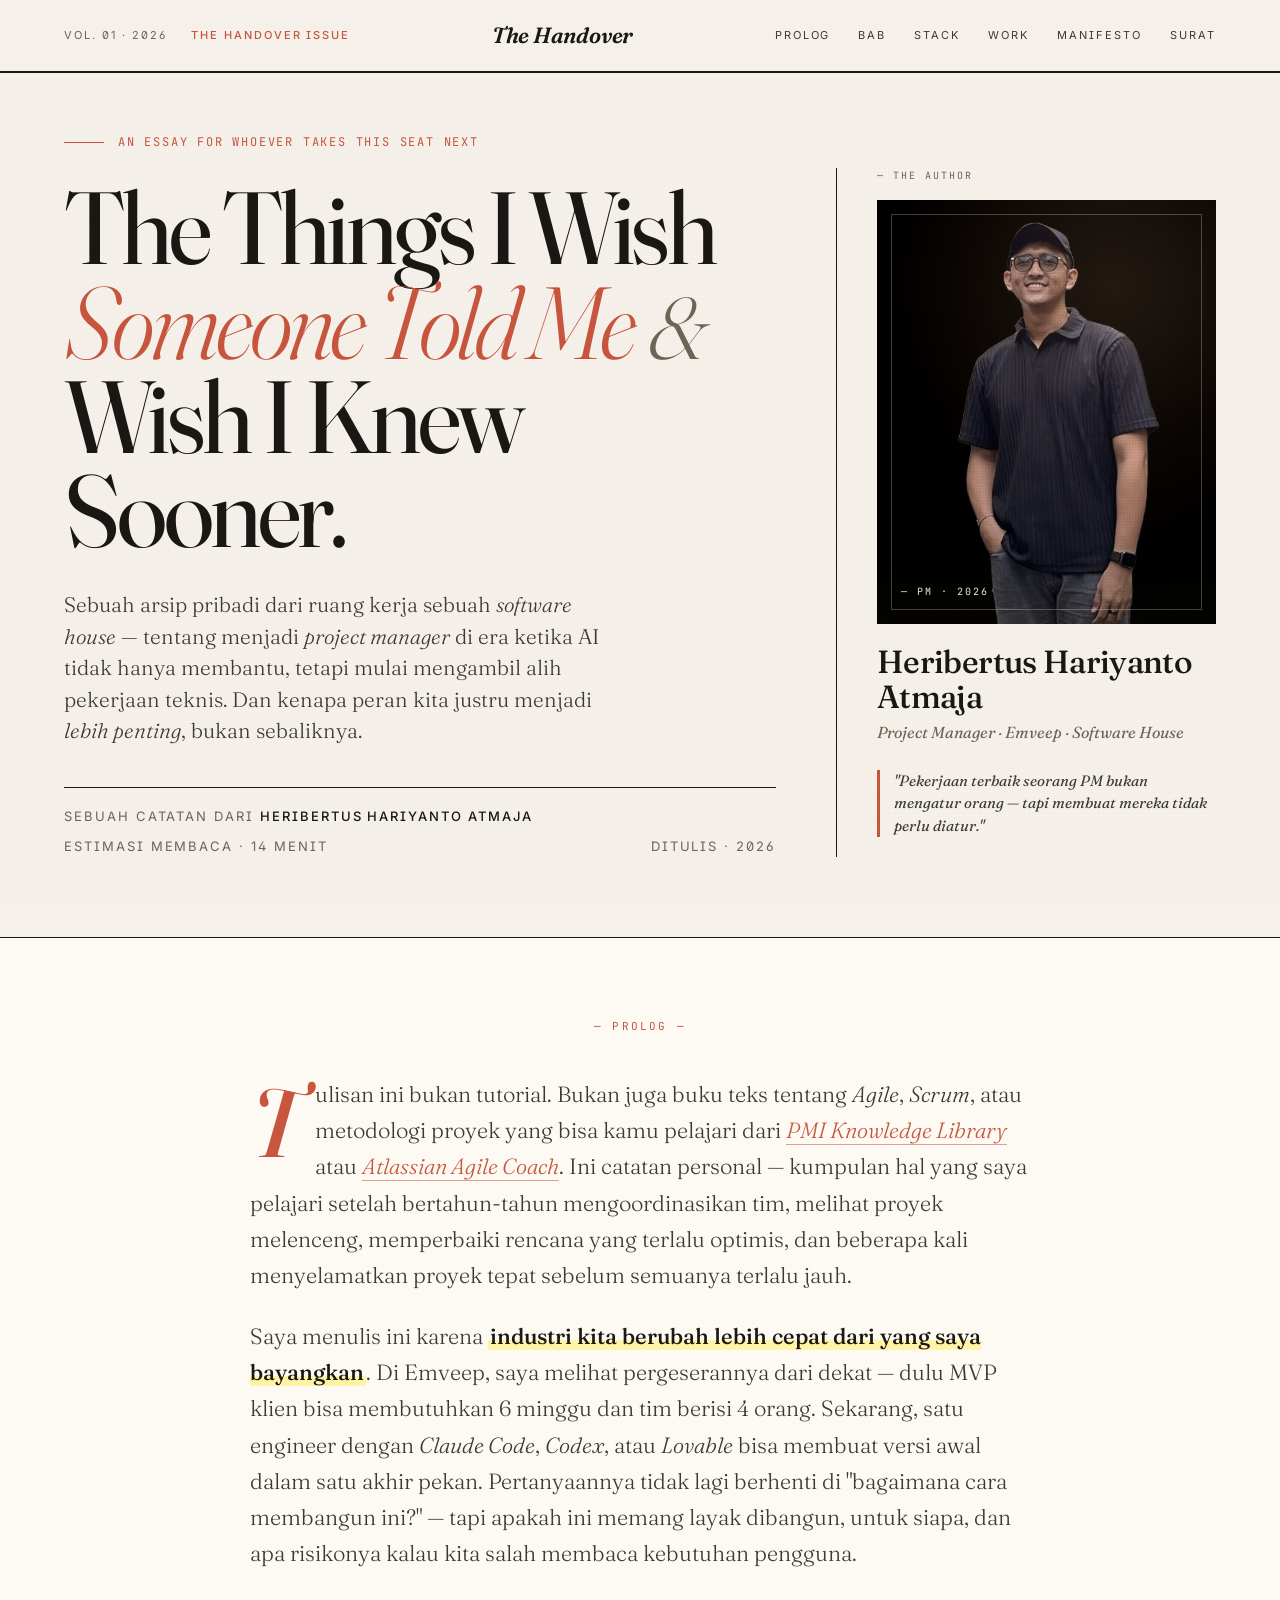
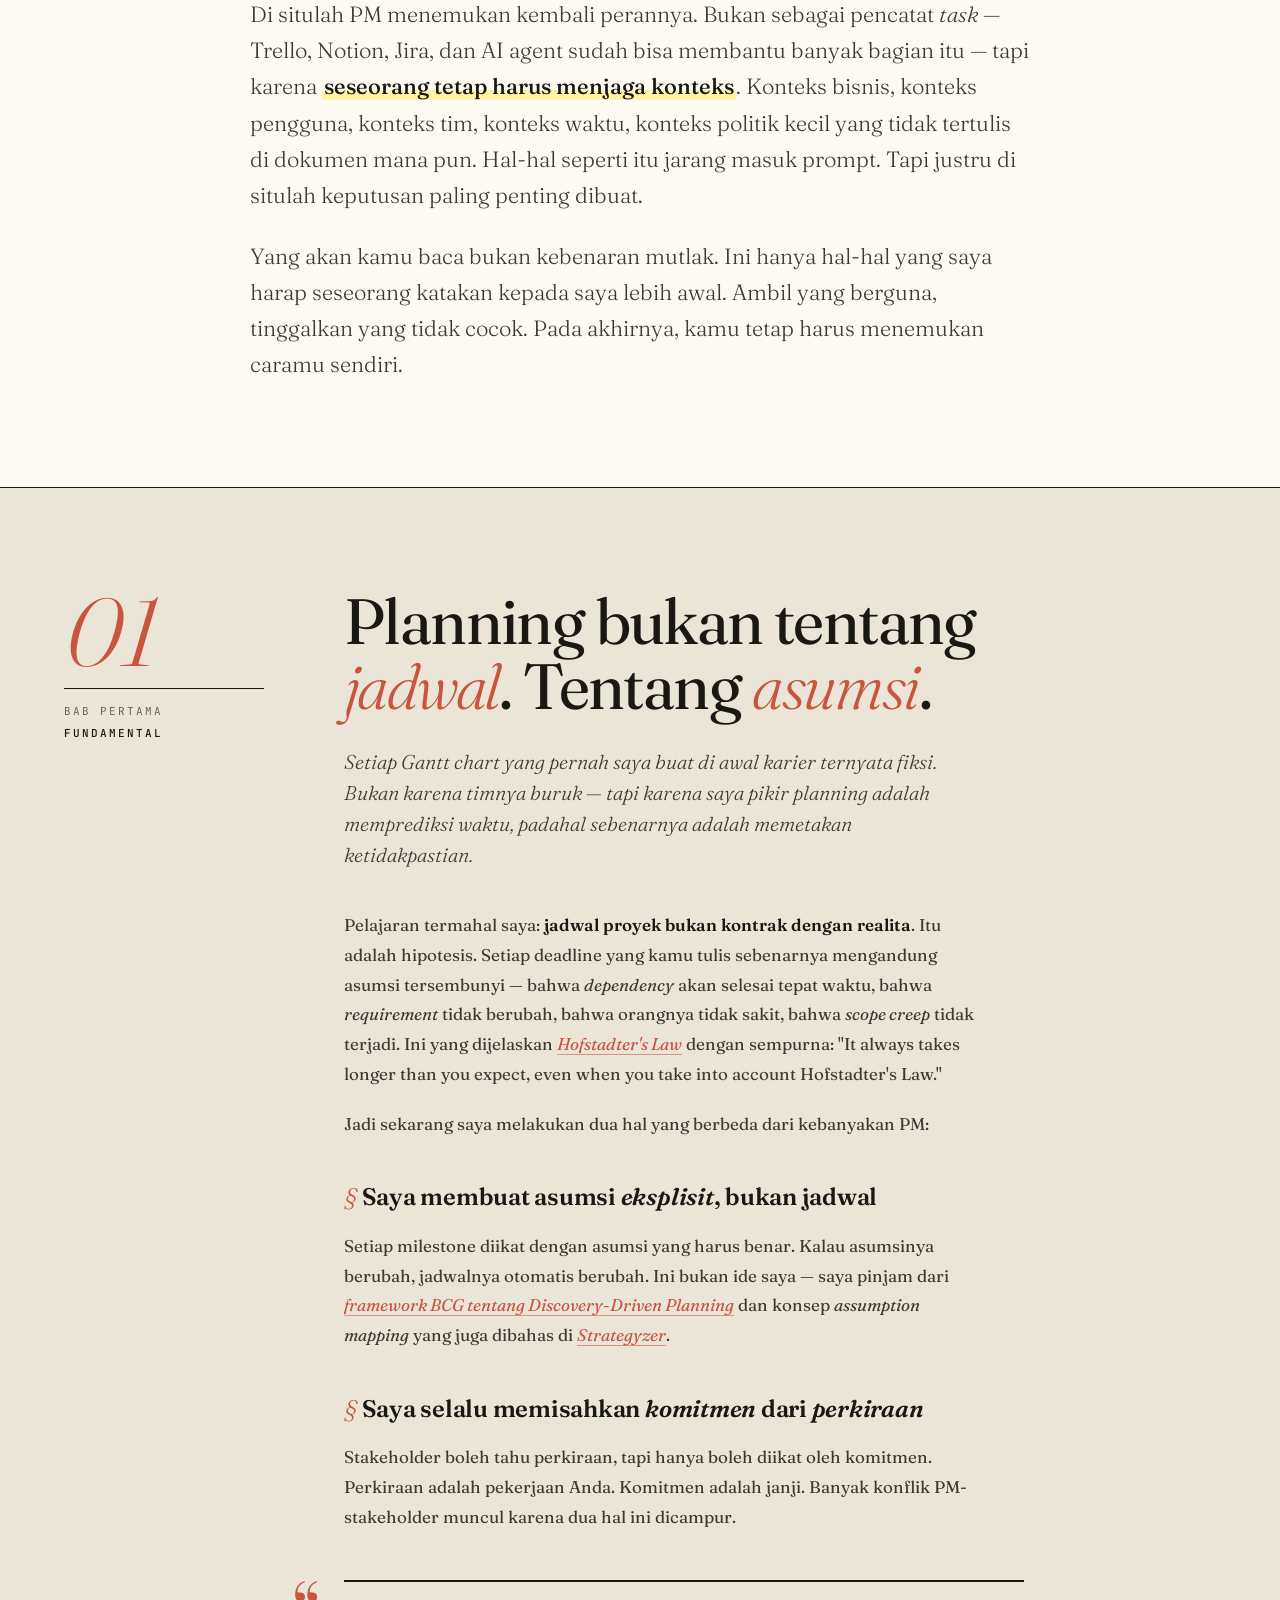
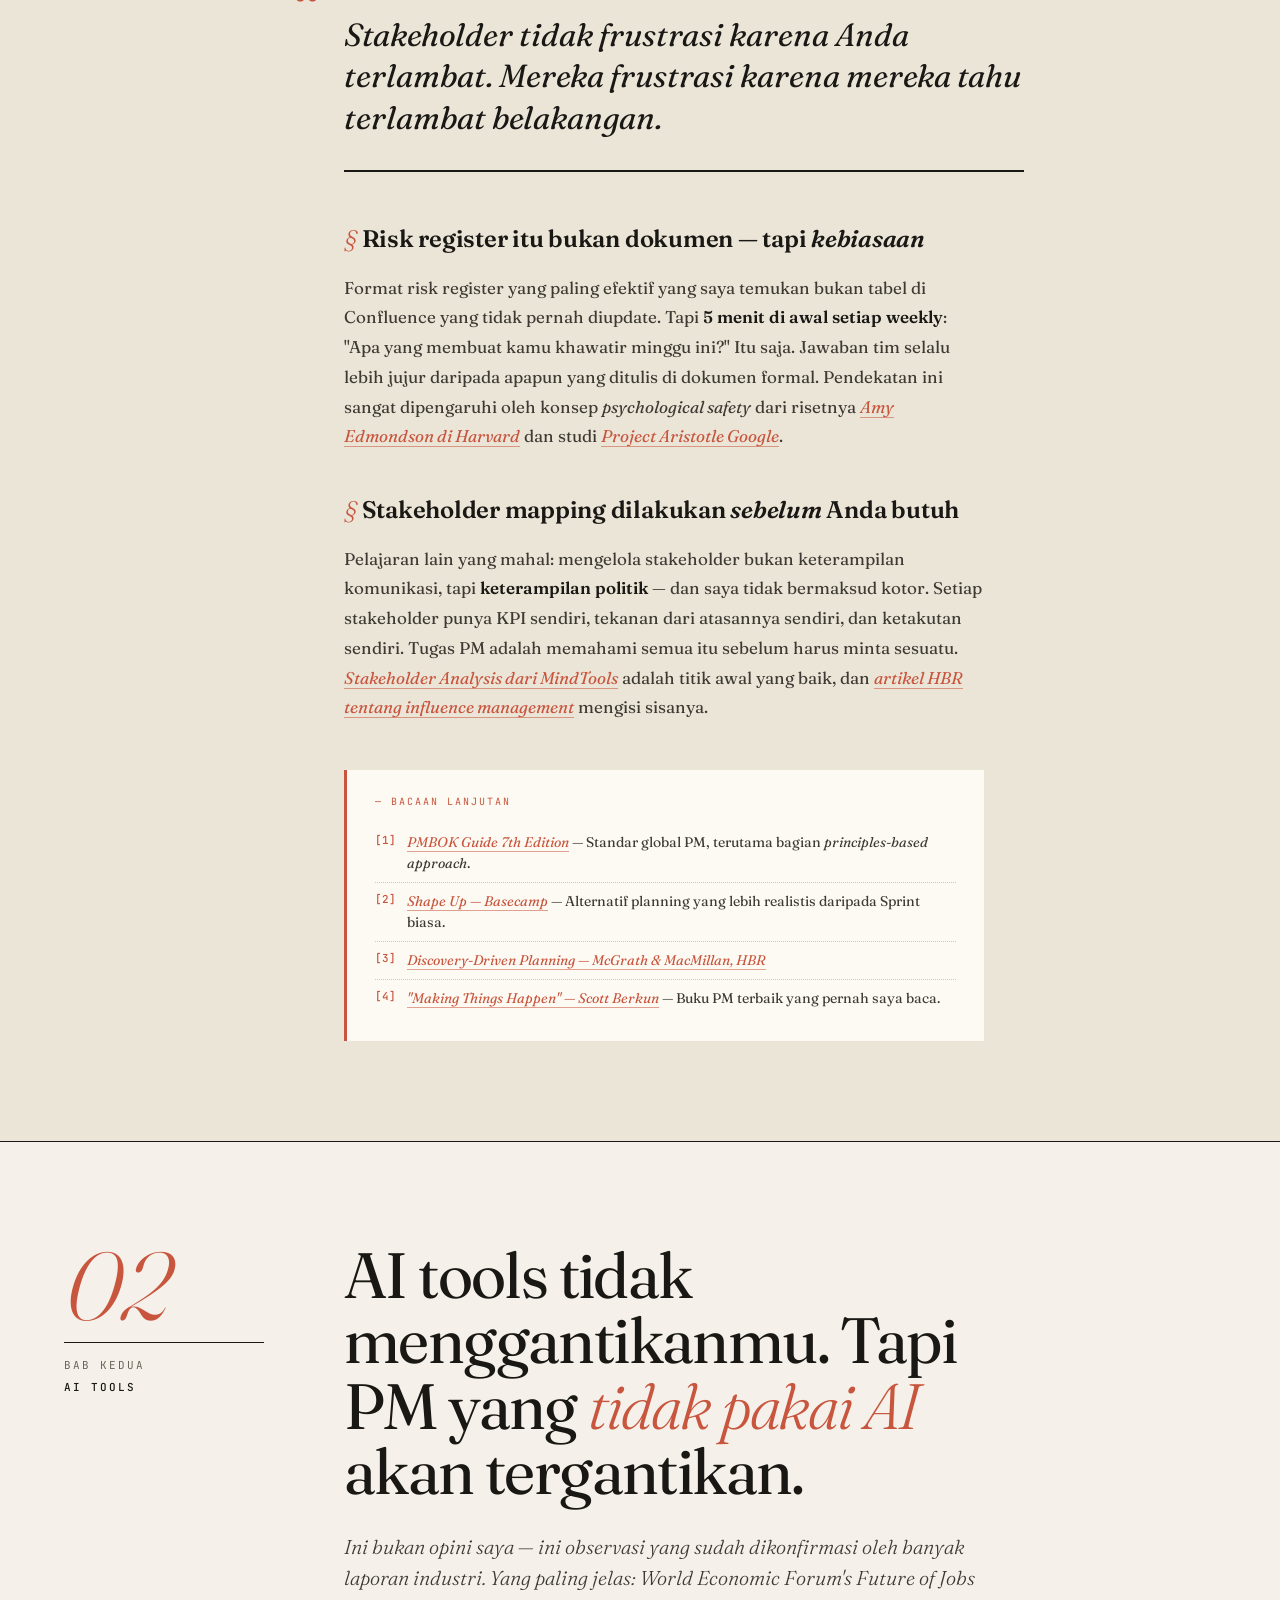
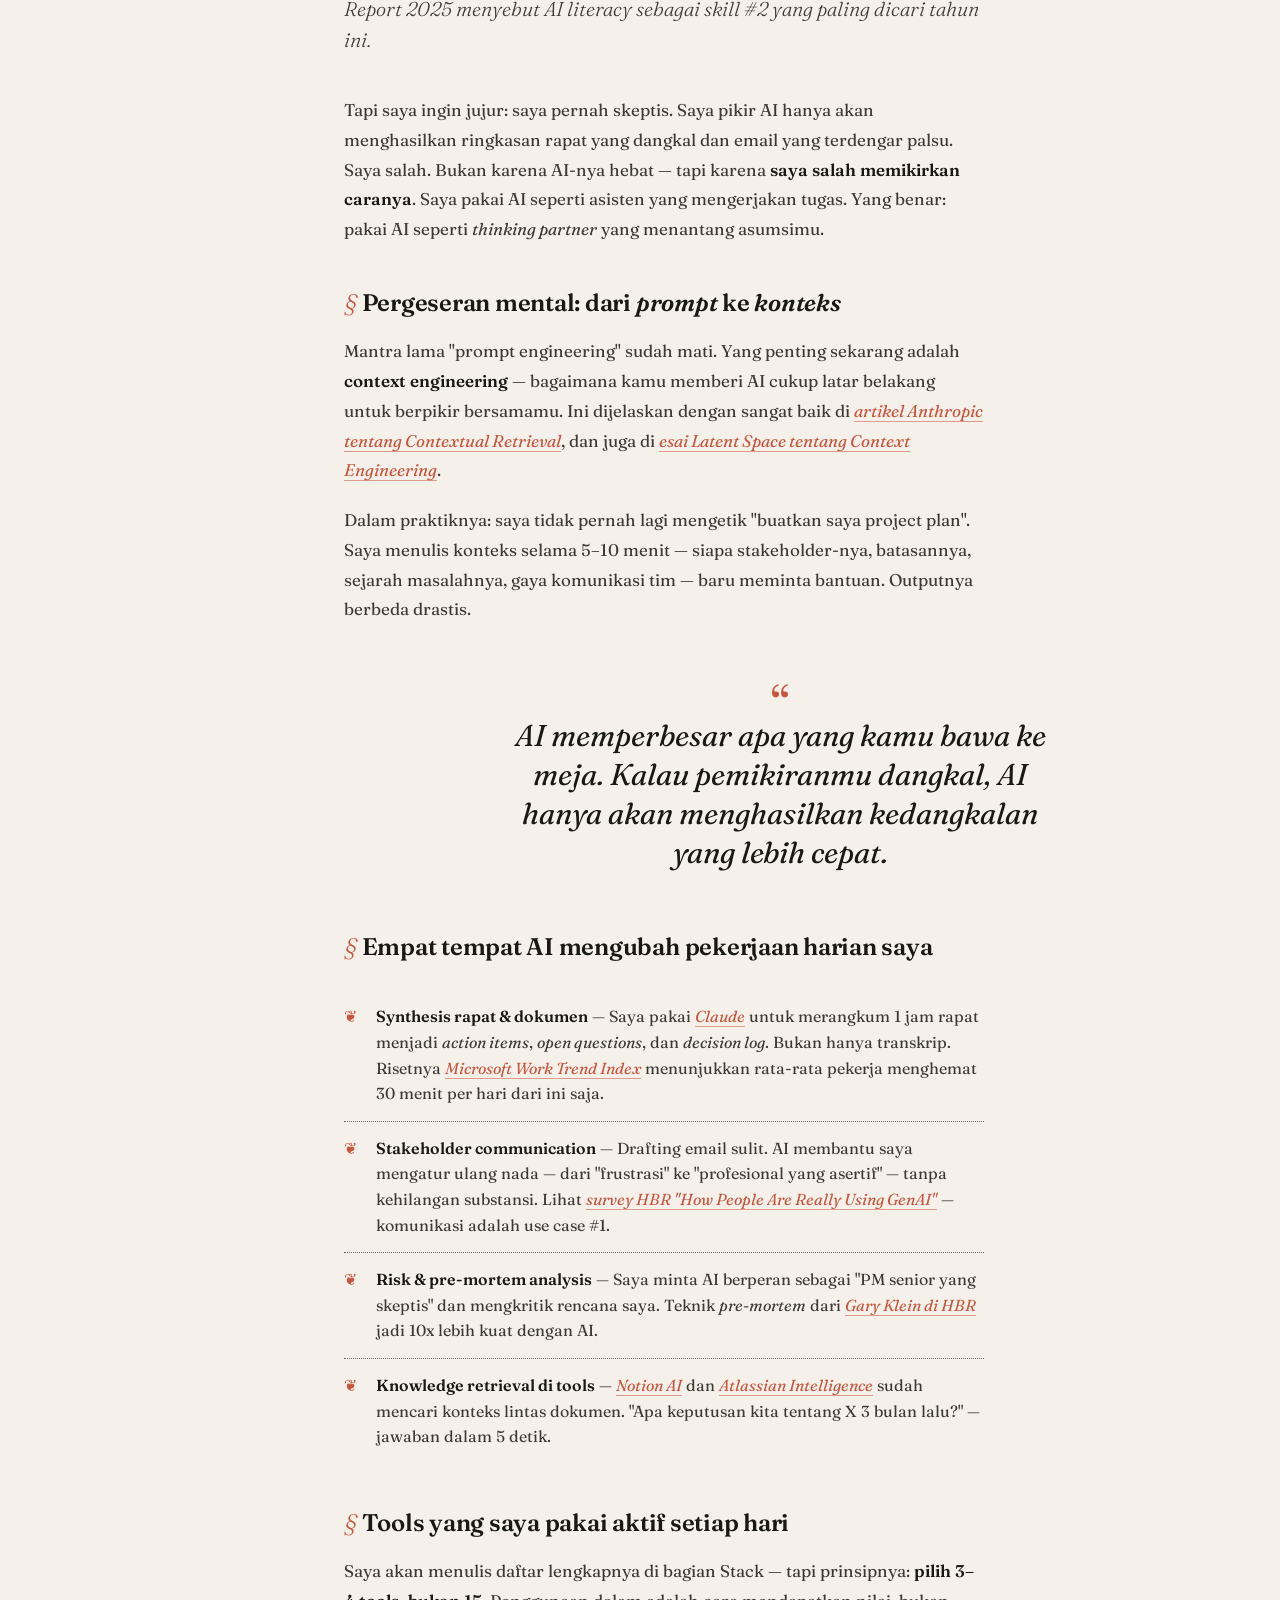
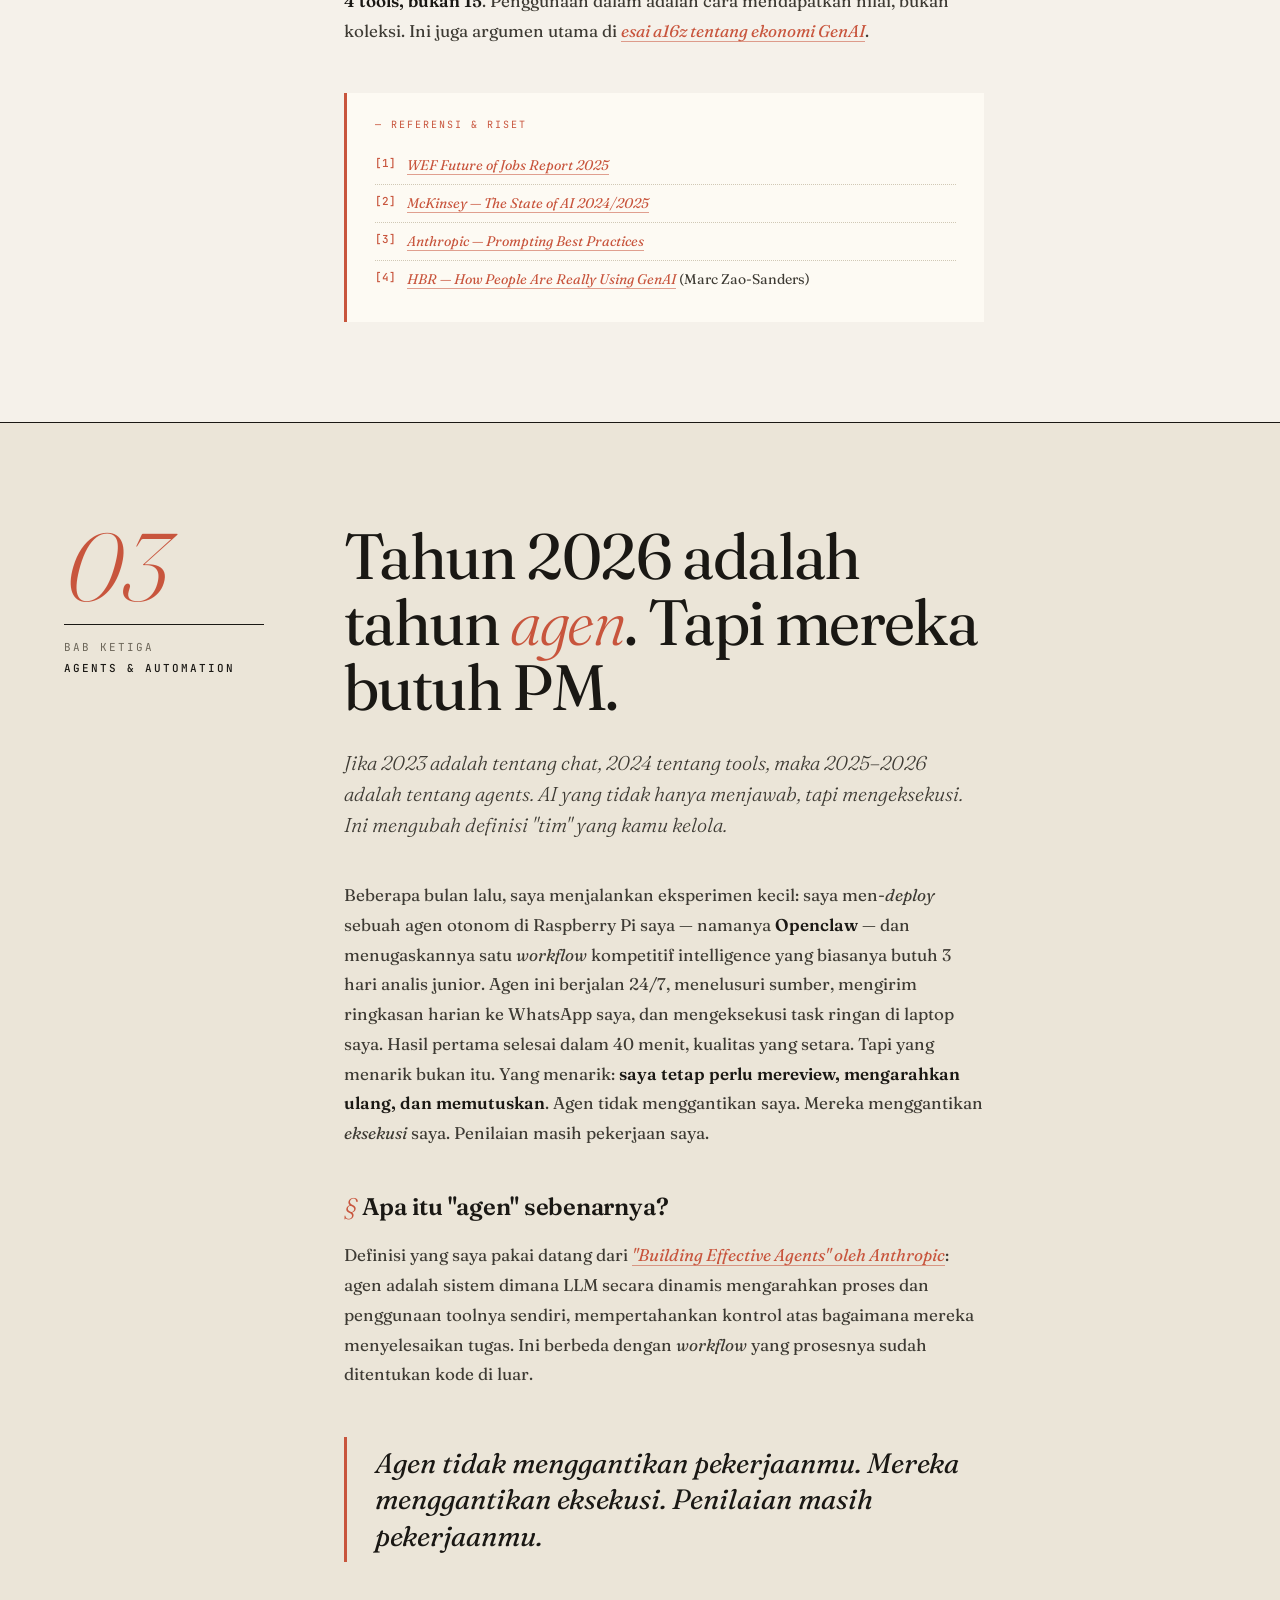
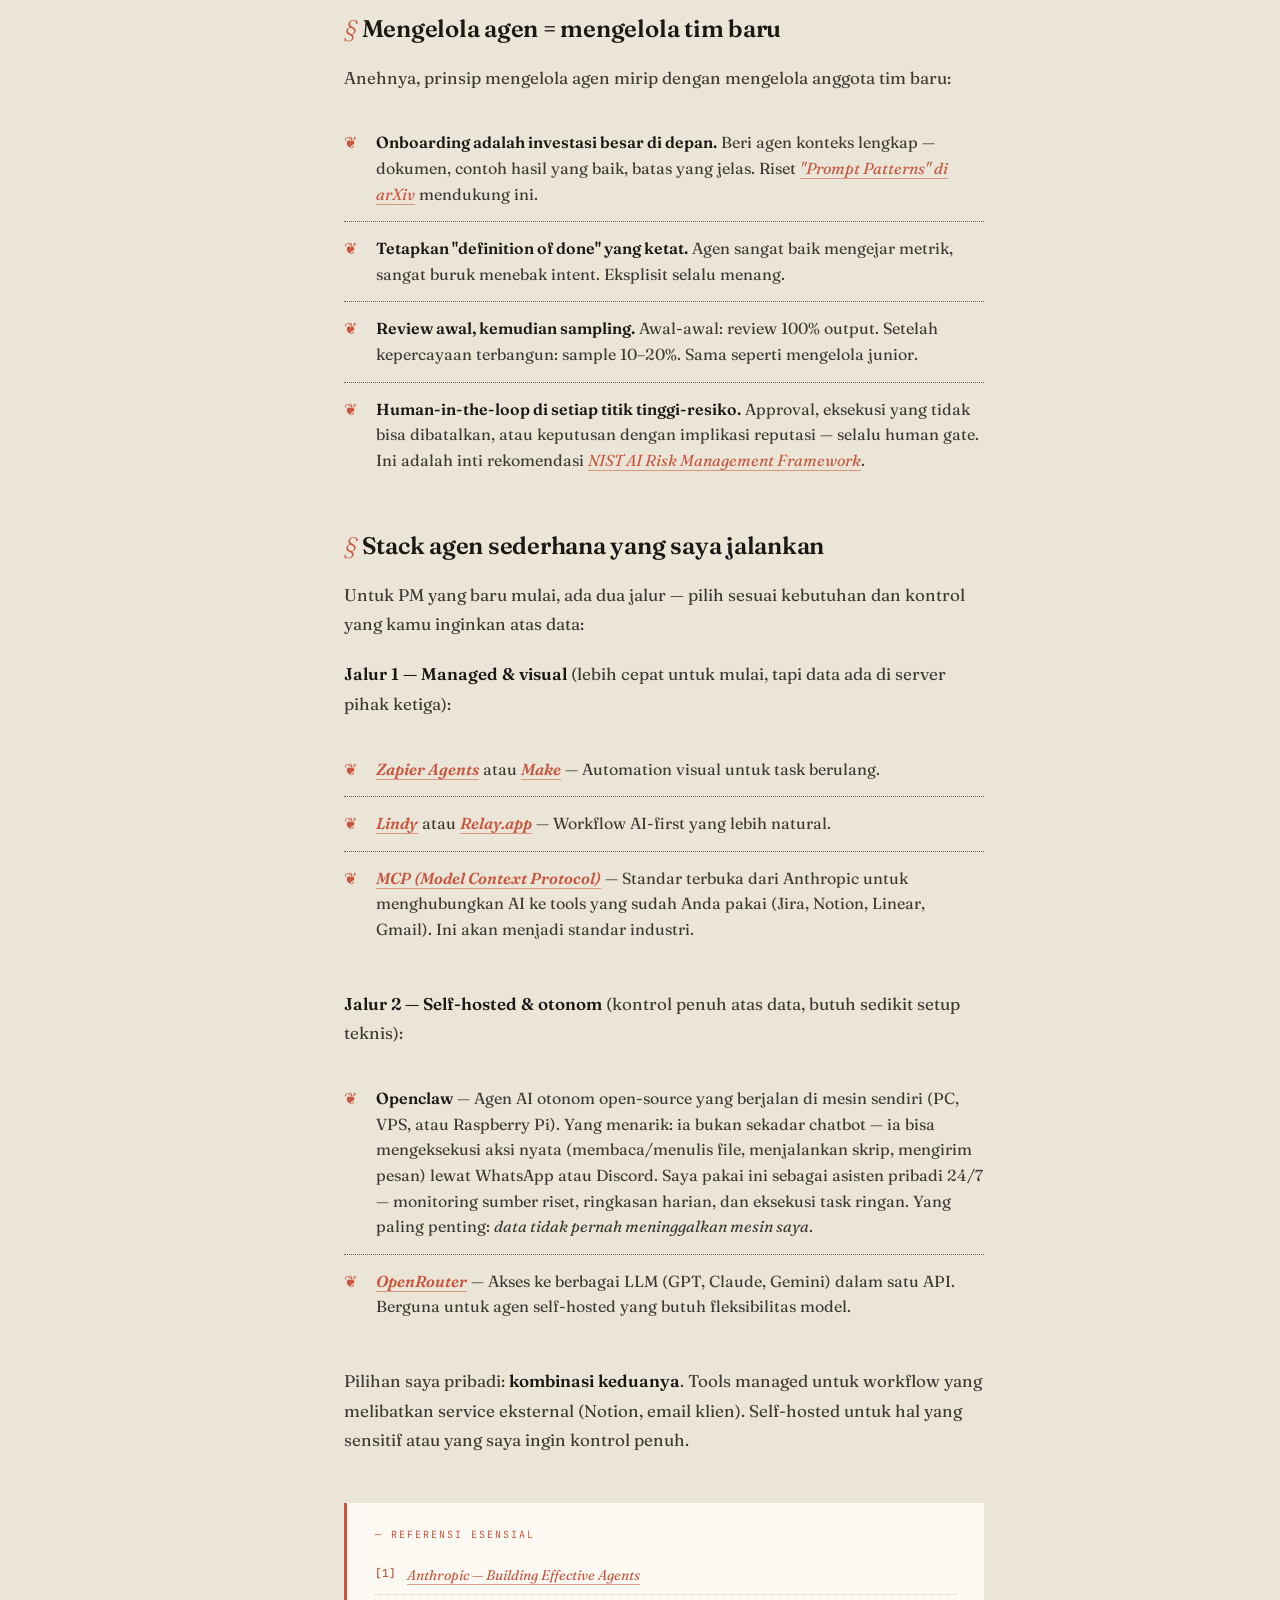
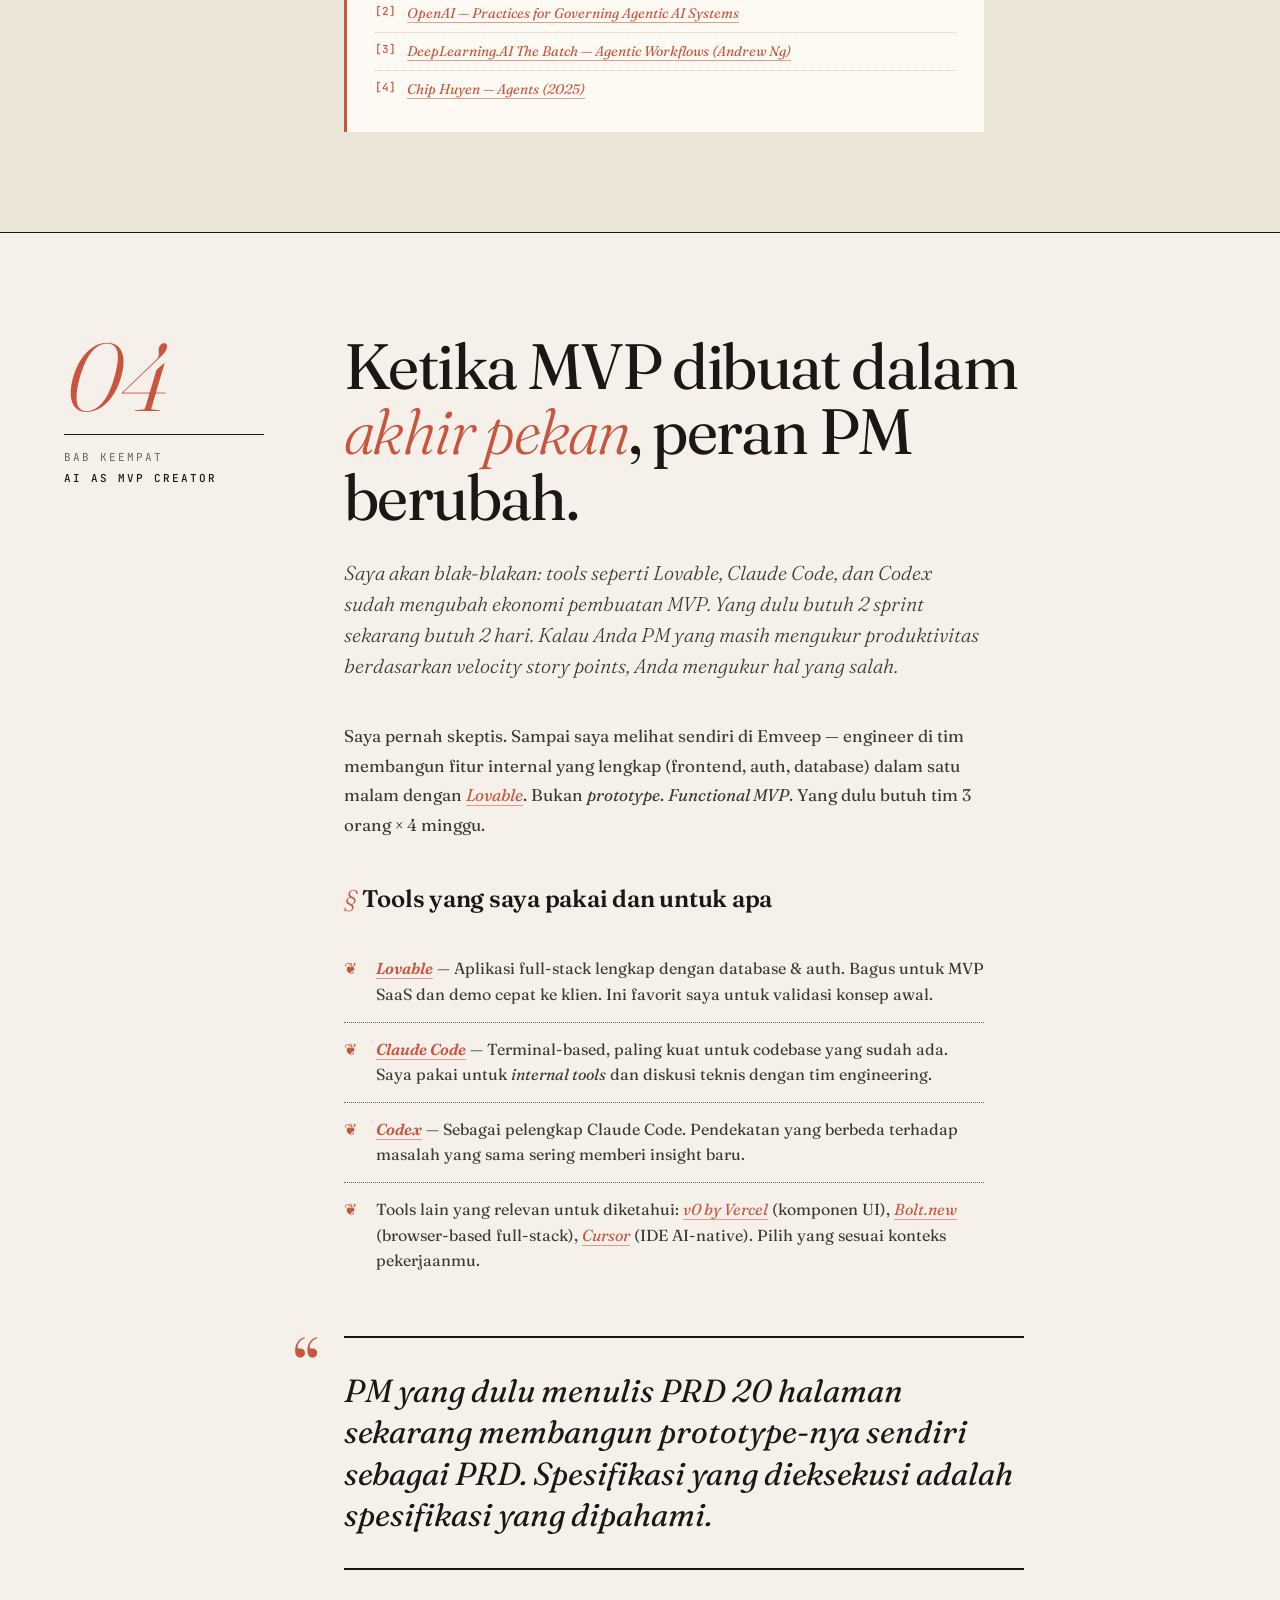
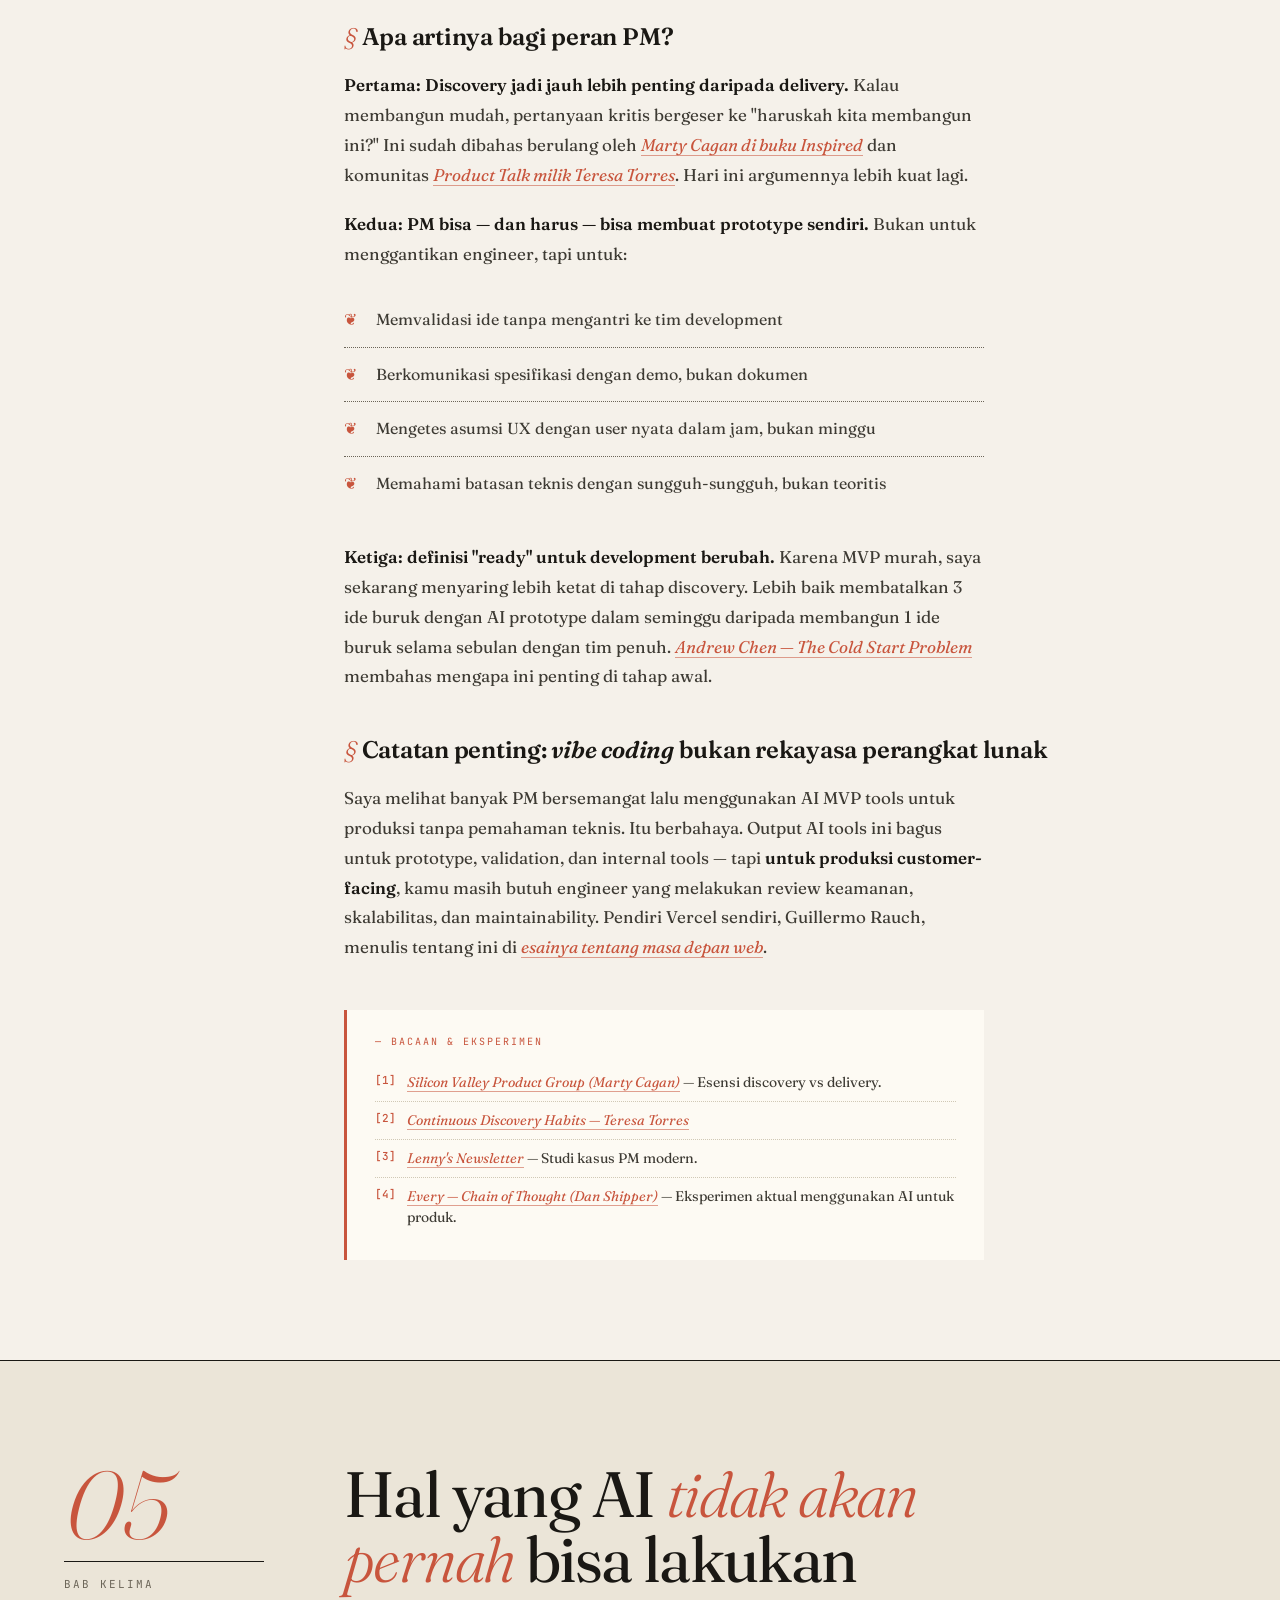
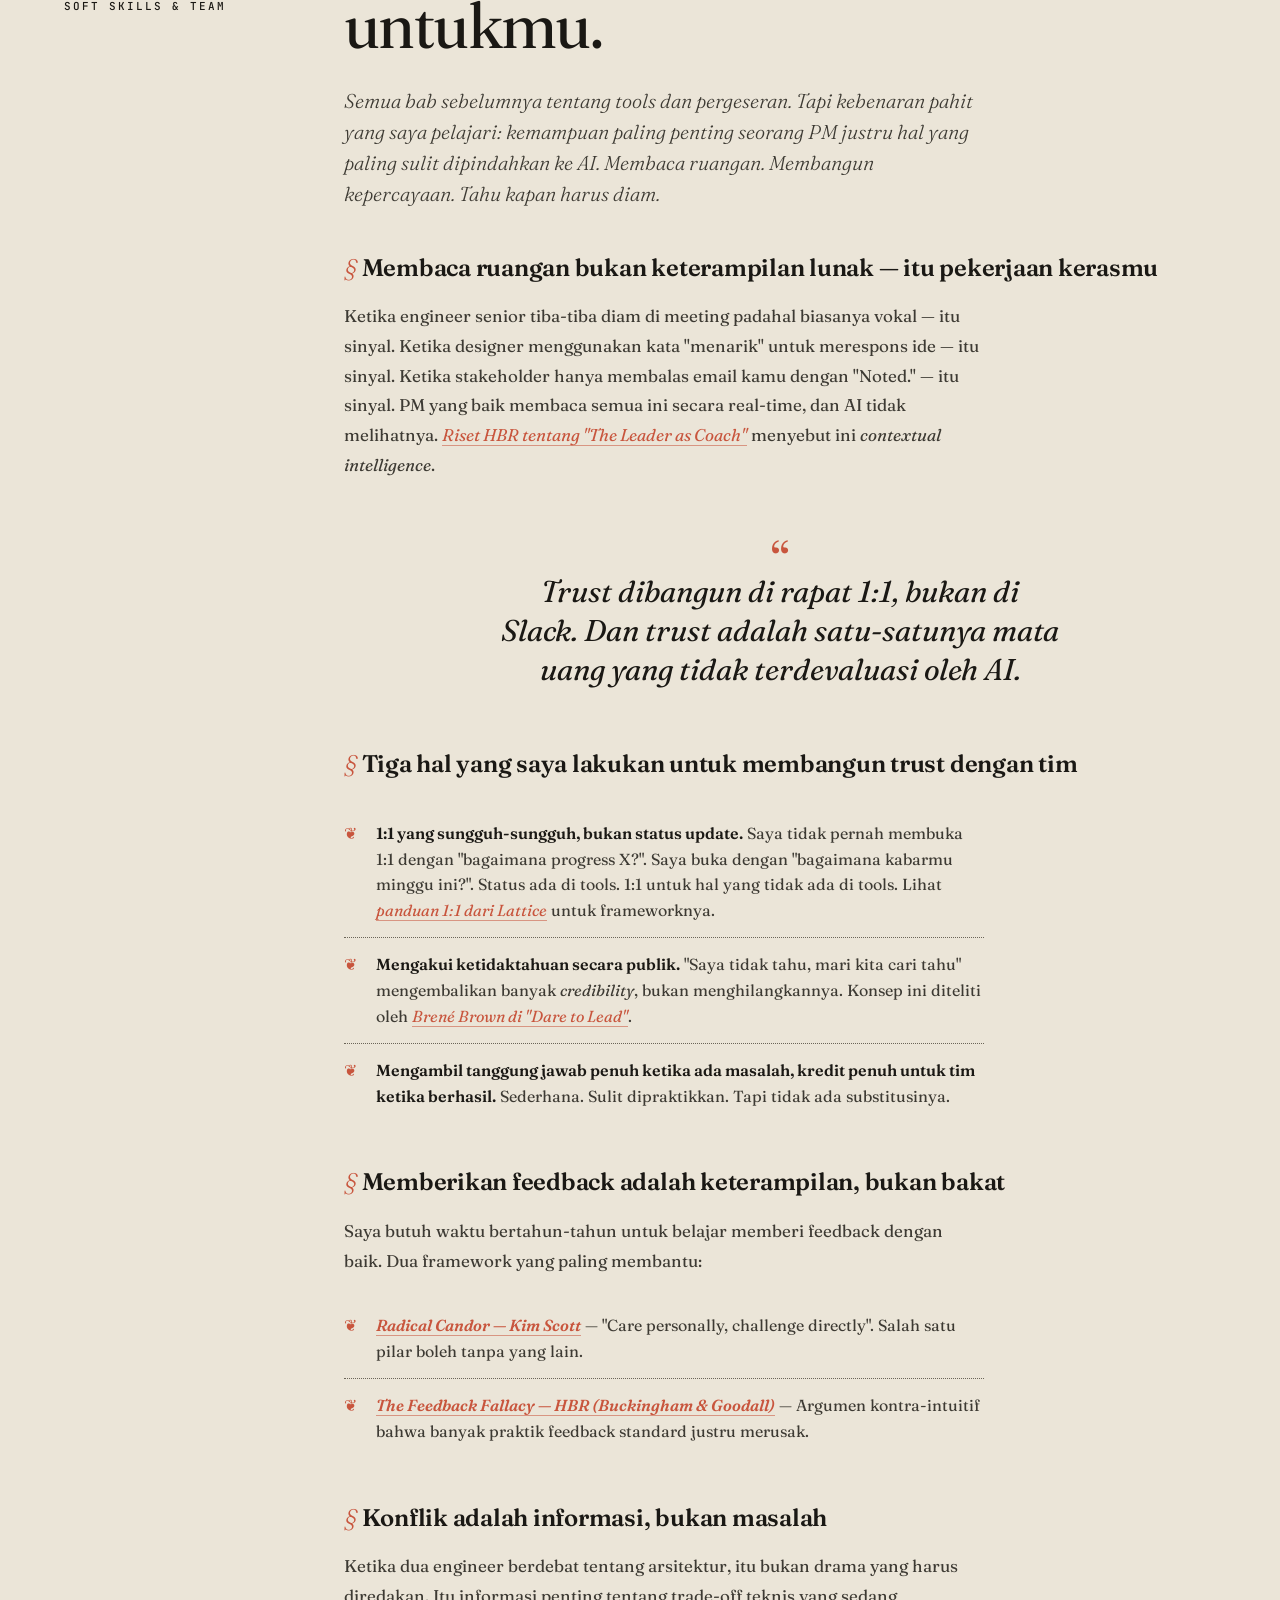
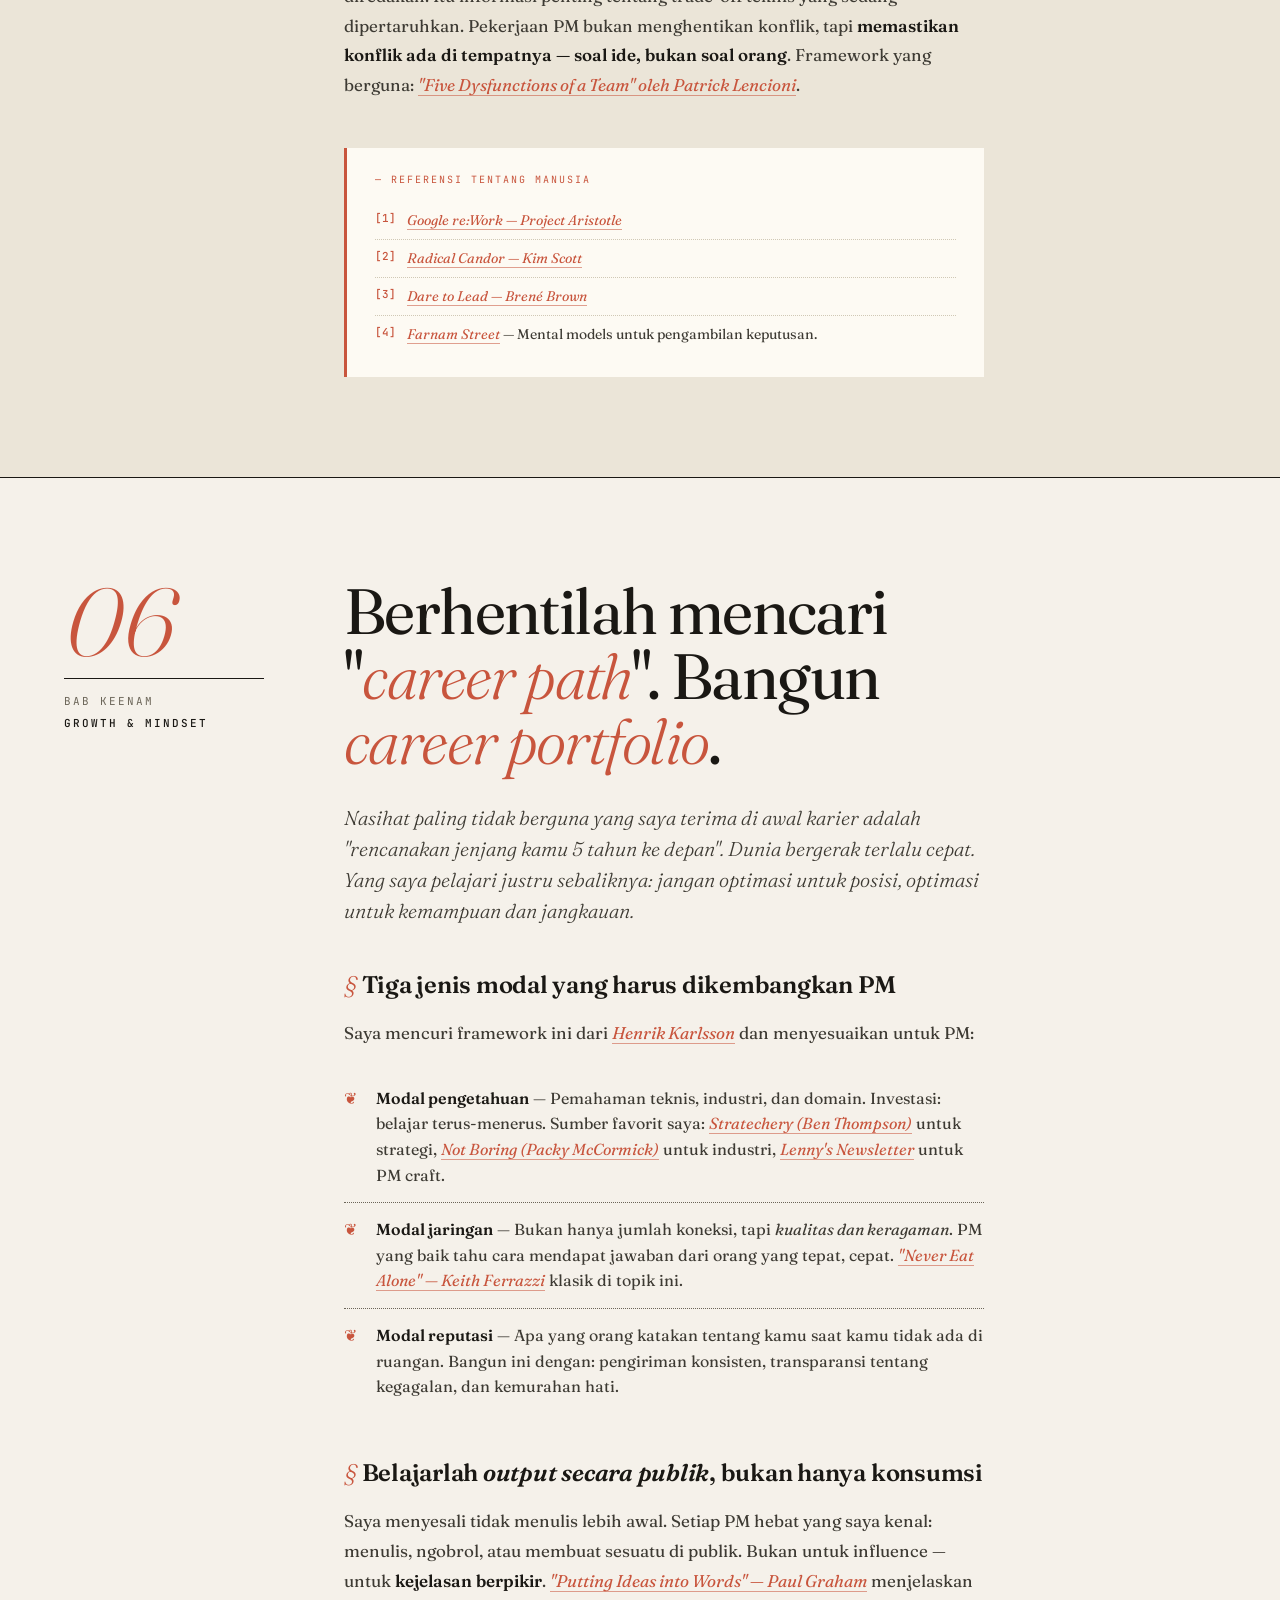
==== index.html @ 06b30543 "Compact Prolog back to 4 dense paragraphs Keep the revised copy but consolidate the 9 short paragrap" ====
<!DOCTYPE html>
<html lang="id">
<head>
<meta charset="UTF-8">
<meta name="viewport" content="width=device-width, initial-scale=1.0">
<meta name="description" content="Catatan personal Heribertus Hariyanto Atmaja — Project Manager di Emveep — untuk PM penerus di era ketika AI mulai mengambil alih eksekusi teknis.">
<meta name="theme-color" content="#f5f1ea">
<meta property="og:title" content="The Handover — Catatan untuk PM Penerus di Era AI">
<meta property="og:description" content="Sebuah arsip pribadi dari ruang kerja sebuah software house — tentang menjadi project manager di era AI.">
<meta property="og:type" content="article">
<title>The Handover — Catatan untuk PM Penerus di Era AI</title>
<link rel="preconnect" href="https://fonts.googleapis.com">
<link rel="preconnect" href="https://fonts.gstatic.com" crossorigin>
<link href="https://fonts.googleapis.com/css2?family=Fraunces:opsz,wght@9..144,300;9..144,400;9..144,500;9..144,600;9..144,700;9..144,900&family=Inter:wght@300;400;500;600&family=JetBrains+Mono:wght@400;500&display=swap" rel="stylesheet">
<style>
:root{
  --bg:#f5f1ea;
  --bg-alt:#ebe5d8;
  --ink:#1a1814;
  --ink-soft:#3d3a33;
  --muted:#6b6558;
  --rule:#1a1814;
  --accent:#c8553d;
  --accent-soft:#e8a87c;
  --paper:#fdfaf3;
  --highlight:#fff3a8;
}

*{box-sizing:border-box;margin:0;padding:0}
html{scroll-behavior:smooth}
.chapter,.intro,.toolstack,.portfolio,.manifesto,.letter{scroll-margin-top:80px}
@media (max-width:780px){
  .chapter,.intro,.toolstack,.portfolio,.manifesto,.letter{scroll-margin-top:64px}
}
:focus-visible{outline:2px solid var(--accent);outline-offset:3px;border-radius:2px}
body{
  background:var(--bg);
  color:var(--ink);
  font-family:'Fraunces',Georgia,serif;
  font-weight:400;
  line-height:1.6;
  overflow-x:hidden;
  font-feature-settings:"ss01","ss02";
}

/* Paper grain overlay */
body::before{
  content:"";
  position:fixed;
  inset:0;
  pointer-events:none;
  z-index:1;
  background-image:
    radial-gradient(circle at 20% 30%, rgba(0,0,0,0.015) 1px, transparent 1px),
    radial-gradient(circle at 80% 70%, rgba(0,0,0,0.02) 1px, transparent 1px);
  background-size:3px 3px, 5px 5px;
  opacity:0.6;
}

a{color:inherit;text-decoration:none}
a.ref{
  border-bottom:1px solid rgba(200,85,61,0.55);
  color:var(--accent);
  transition:all .2s ease;
  font-style:italic;
}
a.ref:hover{
  background:var(--accent);
  color:var(--paper);
  border-bottom-color:var(--accent);
}
a.ref:focus-visible{outline-offset:1px}

/* === MASTHEAD === */
.masthead{
  border-bottom:2px solid var(--ink);
  padding:18px 5vw;
  display:flex;
  justify-content:space-between;
  align-items:center;
  position:sticky;
  top:0;
  background:var(--bg);
  z-index:50;
  font-family:'Inter',sans-serif;
  font-size:11px;
  text-transform:uppercase;
  letter-spacing:0.18em;
}
.masthead .vol{display:flex;gap:24px;color:var(--muted)}
.masthead .vol span:nth-child(2){color:var(--accent);font-weight:500}
.masthead .logo{
  font-family:'Fraunces',serif;
  font-size:22px;
  font-weight:600;
  font-style:italic;
  letter-spacing:-0.01em;
  text-transform:none;
}
.masthead nav{display:flex;gap:28px}
.masthead nav a{transition:color .2s;color:var(--ink-soft)}
.masthead nav a:hover{color:var(--accent)}

@media (max-width:780px){
  .masthead{flex-wrap:wrap;gap:10px;padding:14px 5vw}
  .masthead nav{display:none}
  .masthead .vol{font-size:10px;gap:14px}
}

/* === HERO === */
.hero{
  padding:60px 5vw 80px;
  border-bottom:1px solid var(--ink);
  position:relative;
  overflow:hidden;
}
.hero-grid{
  display:grid;
  grid-template-columns:1fr 380px;
  gap:60px;
  align-items:end;
  max-width:1400px;
  margin:0 auto;
}
.hero .kicker{
  font-family:'JetBrains Mono',monospace;
  font-size:12px;
  letter-spacing:0.15em;
  color:var(--accent);
  text-transform:uppercase;
  margin-bottom:28px;
  display:flex;
  align-items:center;
  gap:14px;
}
.hero .kicker::before{
  content:"";
  width:40px;
  height:1px;
  background:var(--accent);
}
.hero h1{
  font-family:'Fraunces',serif;
  font-size:clamp(48px,8vw,128px);
  line-height:0.92;
  font-weight:400;
  letter-spacing:-0.035em;
  margin-bottom:32px;
}
.hero h1 em{
  font-style:italic;
  font-weight:300;
  color:var(--accent);
}
.hero h1 .ampersand{
  font-style:italic;
  font-weight:300;
  font-size:0.85em;
  color:var(--muted);
}
.hero .deck{
  font-size:21px;
  line-height:1.5;
  color:var(--ink-soft);
  max-width:560px;
  font-weight:300;
  margin-bottom:40px;
}
.hero .byline{
  font-family:'Inter',sans-serif;
  font-size:13px;
  color:var(--muted);
  text-transform:uppercase;
  letter-spacing:0.15em;
  border-top:1px solid var(--ink);
  padding-top:18px;
  display:flex;
  justify-content:space-between;
  flex-wrap:wrap;
  gap:10px;
}
.hero .byline strong{color:var(--ink);font-weight:500}

.hero-aside{
  border-left:1px solid var(--ink);
  padding-left:40px;
  padding-bottom:20px;
}
.hero-aside .label{
  font-family:'JetBrains Mono',monospace;
  font-size:10px;
  letter-spacing:0.2em;
  color:var(--muted);
  text-transform:uppercase;
  margin-bottom:16px;
}
.hero-aside .author-name{
  font-family:'Fraunces',serif;
  font-size:32px;
  font-weight:500;
  letter-spacing:-0.02em;
  margin-bottom:6px;
  line-height:1.1;
}
.hero-aside .author-role{
  font-style:italic;
  color:var(--muted);
  font-size:16px;
  margin-bottom:24px;
}
.hero-aside .avatar{
  width:100%;
  aspect-ratio:4/5;
  background:var(--ink);
  margin-bottom:20px;
  position:relative;
  overflow:hidden;
  display:flex;
  align-items:flex-end;
  justify-content:center;
  filter:contrast(1.05) saturate(0.85);
}
.hero-aside .avatar img{
  width:100%;
  height:100%;
  object-fit:cover;
  object-position:center top;
  display:block;
  mix-blend-mode:normal;
}
.hero-aside .avatar::before{
  content:"";
  position:absolute;
  inset:0;
  background:
    linear-gradient(180deg, transparent 50%, rgba(26,24,20,0.4) 100%),
    radial-gradient(circle at 70% 20%, rgba(232,168,124,0.18), transparent 65%);
  z-index:2;
  pointer-events:none;
}
.hero-aside .avatar::after{
  content:"";
  position:absolute;
  inset:0;
  background-image:radial-gradient(circle at 20% 30%, rgba(0,0,0,0.08) 1px, transparent 1px);
  background-size:3px 3px;
  z-index:3;
  pointer-events:none;
  opacity:0.6;
}
.hero-aside .avatar-frame{
  position:absolute;
  top:14px;
  left:14px;
  right:14px;
  bottom:14px;
  border:1px solid rgba(245,241,234,0.25);
  z-index:4;
  pointer-events:none;
}
.hero-aside .avatar-tag{
  position:absolute;
  bottom:24px;
  left:24px;
  font-family:'JetBrains Mono',monospace;
  font-size:10px;
  letter-spacing:0.2em;
  color:var(--paper);
  text-transform:uppercase;
  z-index:5;
  opacity:0.9;
}
.hero-aside .quote{
  font-style:italic;
  font-size:15px;
  line-height:1.5;
  color:var(--ink-soft);
  padding-left:14px;
  border-left:3px solid var(--accent);
}

@media (max-width:980px){
  .hero-grid{grid-template-columns:1fr;gap:40px}
  .hero-aside{border-left:none;border-top:1px solid var(--ink);padding-left:0;padding-top:32px;max-width:340px}
}

/* === DROPCAP INTRO === */
.intro{
  padding:80px 5vw;
  border-bottom:1px solid var(--ink);
  background:var(--paper);
}
.intro-inner{
  max-width:780px;
  margin:0 auto;
}
.intro .section-label{
  font-family:'JetBrains Mono',monospace;
  font-size:11px;
  letter-spacing:0.2em;
  color:var(--accent);
  text-transform:uppercase;
  margin-bottom:40px;
  text-align:center;
}
.intro p{
  font-size:22px;
  line-height:1.65;
  margin-bottom:24px;
  color:var(--ink-soft);
  font-weight:300;
}
.intro p:first-of-type::first-letter{
  font-family:'Fraunces',serif;
  float:left;
  font-size:96px;
  line-height:0.85;
  font-weight:500;
  padding:6px 14px 0 0;
  color:var(--accent);
  font-style:italic;
}
.intro p strong{
  font-weight:500;
  color:var(--ink);
  background:linear-gradient(transparent 65%, var(--highlight) 65%);
  padding:0 2px;
}
.intro p strong.no-mark{background:none;padding:0}

/* === CHAPTER === */
.chapter{
  padding:100px 5vw;
  border-bottom:1px solid var(--ink);
  position:relative;
}
.chapter:nth-child(even){background:var(--bg-alt)}
.chapter-inner{
  max-width:1200px;
  margin:0 auto;
  display:grid;
  grid-template-columns:200px 1fr;
  gap:80px;
}
.chapter-meta{
  position:sticky;
  top:120px;
  align-self:start;
}
.chapter-number{
  font-family:'Fraunces',serif;
  font-style:italic;
  font-size:96px;
  line-height:0.9;
  font-weight:300;
  color:var(--accent);
  margin-bottom:14px;
}
.chapter-tag{
  font-family:'JetBrains Mono',monospace;
  font-size:11px;
  letter-spacing:0.18em;
  text-transform:uppercase;
  color:var(--muted);
  padding-top:14px;
  border-top:1px solid var(--ink);
}
.chapter-tag span{display:block;color:var(--ink);margin-top:4px;font-weight:500}

.chapter-body h2{
  font-family:'Fraunces',serif;
  font-size:clamp(36px,5vw,64px);
  line-height:1.02;
  font-weight:400;
  letter-spacing:-0.025em;
  margin-bottom:28px;
  max-width:680px;
}
.chapter-body h2 em{font-style:italic;color:var(--accent);font-weight:300}
.chapter-body .lede{
  font-size:20px;
  line-height:1.55;
  color:var(--ink-soft);
  margin-bottom:40px;
  max-width:640px;
  font-weight:300;
  font-style:italic;
}
.chapter-body p{
  font-size:17px;
  line-height:1.75;
  margin-bottom:20px;
  max-width:640px;
  color:var(--ink-soft);
}
.chapter-body p strong{color:var(--ink);font-weight:600}
.chapter-body h3{
  font-family:'Fraunces',serif;
  font-size:24px;
  font-weight:600;
  letter-spacing:-0.01em;
  margin:40px 0 14px;
  color:var(--ink);
}
.chapter-body h3::before{
  content:"§ ";
  color:var(--accent);
  font-style:italic;
  font-weight:300;
}

.pullquote{
  font-family:'Fraunces',serif;
  font-style:italic;
  font-size:32px;
  line-height:1.3;
  color:var(--ink);
  margin:48px 0;
  padding:32px 0;
  border-top:2px solid var(--ink);
  border-bottom:2px solid var(--ink);
  font-weight:400;
  max-width:680px;
  position:relative;
}
.pullquote::before{
  content:"\201C";
  font-size:80px;
  position:absolute;
  top:-8px;
  left:-50px;
  color:var(--accent);
  line-height:1;
  font-style:normal;
}
.pullquote.side{
  border-top:none;
  border-bottom:none;
  border-left:3px solid var(--accent);
  padding:8px 0 8px 28px;
  font-size:28px;
}
.pullquote.side::before{display:none}
.pullquote.minimal{
  border:none;
  padding:8px 0;
  font-size:30px;
  text-align:center;
  max-width:560px;
  margin:48px auto;
}
.pullquote.minimal::before{
  position:static;
  display:block;
  font-size:48px;
  text-align:center;
  margin-bottom:-12px;
}
@media (max-width:780px){
  .pullquote::before{display:none}
  .pullquote.side{padding-left:18px}
}

ul.notes{
  list-style:none;
  margin:24px 0 32px;
  padding:0;
  max-width:640px;
}
ul.notes li{
  padding:14px 0 14px 32px;
  border-bottom:1px dotted var(--muted);
  font-size:16px;
  line-height:1.6;
  color:var(--ink-soft);
  position:relative;
}
ul.notes li::before{
  content:"❦";
  position:absolute;
  left:0;
  top:14px;
  color:var(--accent);
  font-size:16px;
}
ul.notes li:last-child{border-bottom:none}
ul.notes li strong{color:var(--ink);font-weight:600}

/* Reference box at end of each chapter */
.refs{
  margin-top:48px;
  padding:24px 28px;
  background:var(--paper);
  border-left:3px solid var(--accent);
  max-width:640px;
}
.refs .refs-title{
  font-family:'JetBrains Mono',monospace;
  font-size:10px;
  letter-spacing:0.2em;
  text-transform:uppercase;
  color:var(--accent);
  margin-bottom:14px;
}
.refs ol{
  list-style:none;
  counter-reset:refs;
  padding:0;
}
.refs ol li{
  counter-increment:refs;
  padding:8px 0 8px 32px;
  position:relative;
  font-size:14px;
  line-height:1.5;
  color:var(--ink-soft);
  border-bottom:1px dotted #d0c8b5;
}
.refs ol li:last-child{border-bottom:none}
.refs ol li::before{
  content:"[" counter(refs) "]";
  position:absolute;
  left:0;
  top:8px;
  font-family:'JetBrains Mono',monospace;
  font-size:11px;
  color:var(--accent);
  font-weight:500;
}

@media (max-width:980px){
  .chapter-inner{grid-template-columns:1fr;gap:30px}
  .chapter-meta{position:static;display:flex;align-items:baseline;gap:14px}
  .chapter-number{font-size:42px;margin-bottom:0}
  .chapter-tag{border-top:none;padding-top:0;font-size:10px}
  .chapter-tag span{display:inline;margin-top:0;margin-left:6px}
}

/* === TOOL STACK SECTION === */
.toolstack{
  padding:100px 5vw;
  background:var(--ink);
  color:var(--bg);
  border-bottom:1px solid var(--ink);
}
.toolstack-inner{max-width:1200px;margin:0 auto}
.toolstack .section-label{
  font-family:'JetBrains Mono',monospace;
  font-size:11px;
  letter-spacing:0.2em;
  color:var(--accent-soft);
  text-transform:uppercase;
  margin-bottom:30px;
}
.toolstack h2{
  font-family:'Fraunces',serif;
  font-size:clamp(36px,5vw,72px);
  font-weight:300;
  letter-spacing:-0.025em;
  line-height:1.02;
  margin-bottom:60px;
  max-width:900px;
}
.toolstack h2 em{font-style:italic;color:var(--accent-soft)}

.tool-grid{
  display:grid;
  grid-template-columns:repeat(3,1fr);
  gap:1px;
  background:rgba(245,241,234,0.15);
  border:1px solid rgba(245,241,234,0.15);
}
.tool-card{
  background:var(--ink);
  padding:32px 28px;
  transition:background .3s;
  cursor:default;
  position:relative;
}
.tool-card:hover{background:#252118}
.tool-card .tool-cat{
  font-family:'JetBrains Mono',monospace;
  font-size:10px;
  letter-spacing:0.18em;
  color:var(--accent-soft);
  text-transform:uppercase;
  margin-bottom:14px;
}
.tool-card h4{
  font-family:'Fraunces',serif;
  font-size:24px;
  font-weight:500;
  margin-bottom:8px;
  letter-spacing:-0.01em;
}
.tool-card h4 a{
  border-bottom:1px solid transparent;
  transition:border-color .2s;
}
.tool-card h4 a:hover{border-bottom-color:var(--accent-soft)}
.tool-card p{
  font-size:14px;
  line-height:1.55;
  color:#c8c2b3;
  font-weight:300;
}
.tool-card .use-case{
  margin-top:14px;
  padding-top:14px;
  border-top:1px dotted rgba(245,241,234,0.2);
  font-size:13px;
  font-style:italic;
  color:var(--accent-soft);
}

@media (max-width:780px){.tool-grid{grid-template-columns:1fr}}

/* === PORTFOLIO / SELECTED WORK === */
.portfolio{
  padding:100px 5vw;
  background:var(--paper);
  border-bottom:1px solid var(--ink);
  position:relative;
}
.portfolio-inner{max-width:1200px;margin:0 auto}
.portfolio .section-label{
  font-family:'JetBrains Mono',monospace;
  font-size:11px;
  letter-spacing:0.2em;
  color:var(--accent);
  text-transform:uppercase;
  margin-bottom:30px;
}
.portfolio h2{
  font-family:'Fraunces',serif;
  font-size:clamp(36px,5vw,72px);
  font-weight:400;
  letter-spacing:-0.025em;
  line-height:1.02;
  margin-bottom:24px;
  max-width:900px;
}
.portfolio h2 em{font-style:italic;color:var(--accent);font-weight:300}
.portfolio .portfolio-lede{
  font-size:19px;
  line-height:1.6;
  color:var(--ink-soft);
  max-width:680px;
  margin-bottom:70px;
  font-style:italic;
  font-weight:300;
}

.project-list{
  display:flex;
  flex-direction:column;
  border-top:2px solid var(--ink);
}
.project{
  display:grid;
  grid-template-columns:80px 1fr 1.5fr 180px;
  gap:40px;
  padding:36px 0 32px;
  border-bottom:1px solid var(--ink);
  align-items:start;
  transition:background .3s, padding-left .3s;
  position:relative;
}
.project:hover{
  background:var(--bg-alt);
  padding-left:16px;
}
.project::after{
  content:"→";
  position:absolute;
  right:0;
  top:36px;
  font-size:24px;
  color:var(--muted);
  opacity:0;
  transition:opacity .3s, transform .3s;
  font-family:'Fraunces',serif;
}
.project:hover::after{opacity:1; transform:translateX(4px)}

.project-number{
  font-family:'Fraunces',serif;
  font-style:italic;
  font-size:36px;
  font-weight:300;
  color:var(--accent);
  line-height:1;
}
.project-title{
  font-family:'Fraunces',serif;
  font-size:26px;
  font-weight:500;
  letter-spacing:-0.015em;
  line-height:1.15;
  color:var(--ink);
}
.project-title .project-status{
  display:inline-block;
  font-family:'JetBrains Mono',monospace;
  font-size:9px;
  letter-spacing:0.18em;
  text-transform:uppercase;
  background:var(--accent);
  color:var(--paper);
  padding:3px 8px;
  margin-left:10px;
  vertical-align:middle;
  font-weight:500;
  border-radius:2px;
}
.project-title .project-status.current{background:var(--ink)}
.project-desc{
  font-size:15px;
  line-height:1.65;
  color:var(--ink-soft);
}
.project-desc .project-stack{
  display:block;
  margin-top:10px;
  font-family:'JetBrains Mono',monospace;
  font-size:11px;
  letter-spacing:0.08em;
  color:var(--muted);
  text-transform:uppercase;
}
.project-meta{
  text-align:right;
  font-family:'JetBrains Mono',monospace;
  font-size:11px;
  letter-spacing:0.12em;
  color:var(--muted);
  text-transform:uppercase;
  line-height:1.8;
}
.project-meta strong{
  display:block;
  color:var(--ink);
  font-weight:500;
}
.project-meta .meta-flag{
  display:inline-block;
  width:18px;
  height:12px;
  margin-right:6px;
  vertical-align:-1px;
  border:1px solid rgba(26,24,20,0.2);
}

@media (max-width:980px){
  .project{
    grid-template-columns:50px 1fr;
    gap:18px 20px;
    padding:30px 0 26px;
  }
  .project-number{font-size:28px}
  .project-title{font-size:22px; grid-column:2}
  .project-desc{grid-column:1 / -1; padding-left:0; margin-top:6px}
  .project-meta{grid-column:1 / -1; text-align:left; margin-top:8px}
  .project::after{display:none}
  .project:hover{padding-left:0}
}

.portfolio-note{
  margin-top:50px;
  padding-top:30px;
  border-top:1px dotted var(--muted);
  font-size:15px;
  line-height:1.6;
  color:var(--ink-soft);
  font-style:italic;
  max-width:680px;
}
.portfolio-note strong{
  font-style:normal;
  color:var(--ink);
  font-weight:500;
}

/* === MANIFESTO === */
.manifesto{
  padding:120px 5vw;
  background:var(--paper);
  border-bottom:1px solid var(--ink);
  text-align:center;
}
.manifesto-inner{max-width:900px;margin:0 auto}
.manifesto .section-label{
  font-family:'JetBrains Mono',monospace;
  font-size:11px;
  letter-spacing:0.2em;
  color:var(--accent);
  text-transform:uppercase;
  margin-bottom:40px;
}
.manifesto h2{
  font-family:'Fraunces',serif;
  font-size:clamp(40px,6vw,88px);
  font-weight:300;
  font-style:italic;
  letter-spacing:-0.03em;
  line-height:1.05;
  margin-bottom:48px;
}
.manifesto h2 strong{
  font-style:normal;
  font-weight:500;
  background:linear-gradient(transparent 65%, var(--highlight) 65%);
  padding:0 4px;
}
.manifesto .principles{
  display:grid;
  grid-template-columns:repeat(2,1fr);
  gap:48px 60px;
  text-align:left;
  margin-top:60px;
}
.principle{position:relative;padding-top:16px}
.principle::before{
  content:"";
  position:absolute;
  top:0;
  left:0;
  width:40px;
  height:2px;
  background:var(--accent);
}
.principle h3{
  font-family:'Fraunces',serif;
  font-size:22px;
  font-weight:600;
  letter-spacing:-0.01em;
  margin-bottom:10px;
}
.principle p{
  font-size:15px;
  line-height:1.6;
  color:var(--ink-soft);
}
@media (max-width:780px){.manifesto .principles{grid-template-columns:1fr}}

/* === CLOSING LETTER === */
.letter{
  padding:120px 5vw;
  background:var(--bg);
}
.letter-inner{
  max-width:680px;
  margin:0 auto;
  position:relative;
}
.letter .stamp{
  position:absolute;
  top:-40px;
  right:-20px;
  font-family:'JetBrains Mono',monospace;
  font-size:10px;
  color:var(--accent);
  border:2px solid var(--accent);
  padding:14px 18px;
  letter-spacing:0.15em;
  transform:rotate(8deg);
  text-transform:uppercase;
  background:var(--paper);
}
@media (max-width:780px){.letter .stamp{position:static;display:inline-block;transform:none;margin-bottom:30px}}

.letter .salutation{
  font-family:'Fraunces',serif;
  font-style:italic;
  font-size:36px;
  font-weight:400;
  margin-bottom:32px;
  letter-spacing:-0.01em;
}
.letter p{
  font-family:'Fraunces',serif;
  font-size:19px;
  line-height:1.7;
  color:var(--ink-soft);
  margin-bottom:22px;
  font-weight:400;
}
.letter p strong{color:var(--ink);font-weight:500}
.letter .signoff{
  margin-top:48px;
  padding-top:32px;
  border-top:1px solid var(--ink);
}
.letter .signoff-text{
  font-family:'Fraunces',serif;
  font-style:italic;
  font-size:22px;
  margin-bottom:8px;
}
.letter .signature{
  font-family:'Fraunces',serif;
  font-size:42px;
  font-weight:500;
  font-style:italic;
  color:var(--accent);
  letter-spacing:-0.02em;
  margin-bottom:6px;
}
.letter .signature-role{
  font-family:'JetBrains Mono',monospace;
  font-size:11px;
  letter-spacing:0.18em;
  text-transform:uppercase;
  color:var(--muted);
}

.contact-strip{
  margin-top:60px;
  padding:32px;
  border:1px solid var(--ink);
  display:flex;
  justify-content:space-between;
  align-items:center;
  flex-wrap:wrap;
  gap:24px;
  background:var(--paper);
}
.contact-strip .ct-label{
  font-family:'JetBrains Mono',monospace;
  font-size:11px;
  letter-spacing:0.2em;
  text-transform:uppercase;
  color:var(--muted);
}
.contact-strip .ct-links{display:flex;gap:24px;flex-wrap:wrap}
.contact-strip .ct-links a{
  font-family:'Inter',sans-serif;
  font-size:13px;
  letter-spacing:0.05em;
  border-bottom:1px solid var(--ink);
  padding-bottom:2px;
  transition:all .2s;
}
.contact-strip .ct-links a:hover{color:var(--accent);border-color:var(--accent)}

/* === COLOPHON === */
footer{
  background:var(--ink);
  color:var(--bg);
  padding:50px 5vw 30px;
  font-family:'Inter',sans-serif;
  font-size:12px;
  letter-spacing:0.05em;
}
footer .colophon{
  max-width:1200px;
  margin:0 auto;
  display:flex;
  justify-content:space-between;
  align-items:flex-start;
  flex-wrap:wrap;
  gap:30px;
  padding-bottom:30px;
  border-bottom:1px solid rgba(245,241,234,0.2);
}
footer .colophon-block{max-width:280px}
footer .colophon-block .ttl{
  font-family:'JetBrains Mono',monospace;
  font-size:10px;
  letter-spacing:0.2em;
  text-transform:uppercase;
  color:var(--accent-soft);
  margin-bottom:10px;
}
footer .colophon-block p{
  font-size:13px;
  line-height:1.6;
  color:#c8c2b3;
}
footer .footer-bottom{
  max-width:1200px;
  margin:24px auto 0;
  display:flex;
  justify-content:space-between;
  flex-wrap:wrap;
  gap:14px;
  color:#8a8475;
  font-size:11px;
  text-transform:uppercase;
  letter-spacing:0.15em;
}

/* === RESPONSIVE TYPOGRAPHY === */
@media (max-width:600px){
  .hero{padding:40px 5vw 60px}
  .chapter{padding:70px 5vw}
  .intro,.toolstack,.manifesto,.letter{padding:70px 5vw}
  .tool-card{padding:24px 20px}
}

/* === SCROLL REVEAL === */
.reveal{opacity:0;transform:translateY(20px);transition:opacity .8s ease,transform .8s ease}
.reveal.show{opacity:1;transform:translateY(0)}
@media (prefers-reduced-motion: reduce){
  html{scroll-behavior:auto}
  .reveal{opacity:1;transform:none;transition:none}
  *,*::before,*::after{animation-duration:0.01ms !important;animation-iteration-count:1 !important;transition-duration:0.01ms !important}
}
</style>
</head>
<body>

<!-- ============ MASTHEAD ============ -->
<header class="masthead">
  <div class="vol">
    <span>Vol. 01 · 2026</span>
    <span>The Handover Issue</span>
  </div>
  <div class="logo">The Handover</div>
  <nav>
    <a href="#intro">Prolog</a>
    <a href="#ch1">Bab</a>
    <a href="#stack">Stack</a>
    <a href="#portfolio">Work</a>
    <a href="#manifesto">Manifesto</a>
    <a href="#letter">Surat</a>
  </nav>
</header>

<!-- ============ HERO ============ -->
<section class="hero">
  <div class="hero-grid">
    <div>
      <div class="kicker" lang="en">An essay for whoever takes this seat next</div>
      <h1 lang="en">The Things I Wish <em>Someone Told Me</em> <span class="ampersand">&amp;</span> Wish I Knew Sooner.</h1>
      <p class="deck">Sebuah arsip pribadi dari ruang kerja sebuah <em>software house</em> — tentang menjadi <em>project manager</em> di era ketika AI tidak hanya membantu, tetapi mulai mengambil alih pekerjaan teknis. Dan kenapa peran kita justru menjadi <em>lebih penting</em>, bukan sebaliknya.</p>
      <div class="byline">
        <span>Sebuah catatan dari <strong>Heribertus Hariyanto Atmaja</strong></span>
        <span>Estimasi membaca · 14 menit</span>
        <span>Ditulis · 2026</span>
      </div>
    </div>
    <aside class="hero-aside">
      <div class="label">— The Author</div>
      <div class="avatar">
        <img src="assets/author.jpg" alt="Foto Heribertus Hariyanto Atmaja" loading="lazy" decoding="async" width="559" height="619">
        <div class="avatar-frame"></div>
        <div class="avatar-tag">— PM · 2026</div>
      </div>
      <div class="author-name">Heribertus Hariyanto Atmaja</div>
      <div class="author-role">Project Manager · Emveep · Software House</div>
      <div class="quote">"Pekerjaan terbaik seorang PM bukan mengatur orang — tapi membuat mereka tidak perlu diatur."</div>
    </aside>
  </div>
</section>

<!-- ============ PROLOG ============ -->
<section class="intro" id="intro">
  <div class="intro-inner">
    <div class="section-label">— Prolog —</div>
    <p>Tulisan ini bukan tutorial. Bukan juga buku teks tentang <em>Agile</em>, <em>Scrum</em>, atau metodologi proyek yang bisa kamu pelajari dari <a class="ref" href="https://www.pmi.org/learning/library" target="_blank" rel="noopener">PMI Knowledge Library</a> atau <a class="ref" href="https://www.atlassian.com/agile" target="_blank" rel="noopener">Atlassian Agile Coach</a>. Ini catatan personal — kumpulan hal yang saya pelajari setelah bertahun-tahun mengoordinasikan tim, melihat proyek melenceng, memperbaiki rencana yang terlalu optimis, dan beberapa kali menyelamatkan proyek tepat sebelum semuanya terlalu jauh.</p>

    <p>Saya menulis ini karena <strong>industri kita berubah lebih cepat dari yang saya bayangkan</strong>. Di Emveep, saya melihat pergeserannya dari dekat — dulu MVP klien bisa membutuhkan 6 minggu dan tim berisi 4 orang. Sekarang, satu engineer dengan <em>Claude Code</em>, <em>Codex</em>, atau <em>Lovable</em> bisa membuat versi awal dalam satu akhir pekan. Pertanyaannya tidak lagi berhenti di "bagaimana cara membangun ini?" — tapi apakah ini memang layak dibangun, untuk siapa, dan apa risikonya kalau kita salah membaca kebutuhan pengguna.</p>

    <p>Di situlah PM menemukan kembali perannya. Bukan sebagai pencatat <em>task</em> — Trello, Notion, Jira, dan AI agent sudah bisa membantu banyak bagian itu — tapi karena <strong>seseorang tetap harus menjaga konteks</strong>. Konteks bisnis, konteks pengguna, konteks tim, konteks waktu, konteks politik kecil yang tidak tertulis di dokumen mana pun. Hal-hal seperti itu jarang masuk prompt. Tapi justru di situlah keputusan paling penting dibuat.</p>

    <p>Yang akan kamu baca bukan kebenaran mutlak. Ini hanya hal-hal yang saya harap seseorang katakan kepada saya lebih awal. Ambil yang berguna, tinggalkan yang tidak cocok. Pada akhirnya, kamu tetap harus menemukan caramu sendiri.</p>
  </div>
</section>

<!-- ============ CHAPTER 1 — FUNDAMENTAL ============ -->
<section class="chapter" id="ch1">
  <div class="chapter-inner">
    <div class="chapter-meta">
      <div class="chapter-number">01</div>
      <div class="chapter-tag">Bab Pertama<span>Fundamental</span></div>
    </div>
    <div class="chapter-body">
      <h2>Planning bukan tentang <em>jadwal</em>. Tentang <em>asumsi</em>.</h2>
      <p class="lede">Setiap Gantt chart yang pernah saya buat di awal karier ternyata fiksi. Bukan karena timnya buruk — tapi karena saya pikir <em>planning</em> adalah memprediksi waktu, padahal sebenarnya adalah memetakan ketidakpastian.</p>

      <p>Pelajaran termahal saya: <strong>jadwal proyek bukan kontrak dengan realita</strong>. Itu adalah hipotesis. Setiap deadline yang kamu tulis sebenarnya mengandung asumsi tersembunyi — bahwa <em>dependency</em> akan selesai tepat waktu, bahwa <em>requirement</em> tidak berubah, bahwa orangnya tidak sakit, bahwa <em>scope creep</em> tidak terjadi. Ini yang dijelaskan <a class="ref" href="https://en.wikipedia.org/wiki/Hofstadter%27s_law" target="_blank" rel="noopener">Hofstadter's Law</a> dengan sempurna: "It always takes longer than you expect, even when you take into account Hofstadter's Law."</p>

      <p>Jadi sekarang saya melakukan dua hal yang berbeda dari kebanyakan PM:</p>

      <h3>Saya membuat asumsi <em>eksplisit</em>, bukan jadwal</h3>
      <p>Setiap milestone diikat dengan asumsi yang harus benar. Kalau asumsinya berubah, jadwalnya otomatis berubah. Ini bukan ide saya — saya pinjam dari <a class="ref" href="https://www.bcg.com/publications/2023/managing-uncertainty-in-projects" target="_blank" rel="noopener">framework BCG tentang Discovery-Driven Planning</a> dan konsep <em>assumption mapping</em> yang juga dibahas di <a class="ref" href="https://strategyzer.com/library/assumptions-mapping" target="_blank" rel="noopener">Strategyzer</a>.</p>

      <h3>Saya selalu memisahkan <em>komitmen</em> dari <em>perkiraan</em></h3>
      <p>Stakeholder boleh tahu perkiraan, tapi hanya boleh diikat oleh komitmen. Perkiraan adalah pekerjaan Anda. Komitmen adalah janji. Banyak konflik PM-stakeholder muncul karena dua hal ini dicampur.</p>

      <div class="pullquote">Stakeholder tidak frustrasi karena Anda terlambat. Mereka frustrasi karena mereka <em>tahu terlambat</em> belakangan.</div>

      <h3>Risk register itu bukan dokumen — tapi <em>kebiasaan</em></h3>
      <p>Format risk register yang paling efektif yang saya temukan bukan tabel di Confluence yang tidak pernah diupdate. Tapi <strong>5 menit di awal setiap weekly</strong>: "Apa yang membuat kamu khawatir minggu ini?" Itu saja. Jawaban tim selalu lebih jujur daripada apapun yang ditulis di dokumen formal. Pendekatan ini sangat dipengaruhi oleh konsep <em>psychological safety</em> dari risetnya <a class="ref" href="https://www.hbs.edu/faculty/Pages/profile.aspx?facId=6451" target="_blank" rel="noopener">Amy Edmondson di Harvard</a> dan studi <a class="ref" href="https://rework.withgoogle.com/print/guides/5721312655835136/" target="_blank" rel="noopener">Project Aristotle Google</a>.</p>

      <h3>Stakeholder mapping dilakukan <em>sebelum</em> Anda butuh</h3>
      <p>Pelajaran lain yang mahal: mengelola stakeholder bukan keterampilan komunikasi, tapi <strong>keterampilan politik</strong> — dan saya tidak bermaksud kotor. Setiap stakeholder punya KPI sendiri, tekanan dari atasannya sendiri, dan ketakutan sendiri. Tugas PM adalah memahami semua itu sebelum harus minta sesuatu. <a class="ref" href="https://www.mindtools.com/aol0rms/stakeholder-analysis" target="_blank" rel="noopener">Stakeholder Analysis dari MindTools</a> adalah titik awal yang baik, dan <a class="ref" href="https://hbr.org/2007/11/influence-management-the-art-of-creating-and-sharing-value" target="_blank" rel="noopener">artikel HBR tentang influence management</a> mengisi sisanya.</p>

      <div class="refs">
        <div class="refs-title">— Bacaan Lanjutan</div>
        <ol>
          <li><a class="ref" href="https://www.pmi.org/pmbok-guide-standards" target="_blank" rel="noopener">PMBOK Guide 7th Edition</a> — Standar global PM, terutama bagian <em>principles-based approach</em>.</li>
          <li><a class="ref" href="https://www.shapeup.com/" target="_blank" rel="noopener">Shape Up — Basecamp</a> — Alternatif planning yang lebih realistis daripada Sprint biasa.</li>
          <li><a class="ref" href="https://hbr.org/1995/05/discovery-driven-planning" target="_blank" rel="noopener">Discovery-Driven Planning — McGrath &amp; MacMillan, HBR</a></li>
          <li><a class="ref" href="https://www.amazon.com/Making-Things-Happen-Mastering-Management/dp/0596517718" target="_blank" rel="noopener">"Making Things Happen" — Scott Berkun</a> — Buku PM terbaik yang pernah saya baca.</li>
        </ol>
      </div>
    </div>
  </div>
</section>

<!-- ============ CHAPTER 2 — AI TOOLS ============ -->
<section class="chapter" id="ch2">
  <div class="chapter-inner">
    <div class="chapter-meta">
      <div class="chapter-number">02</div>
      <div class="chapter-tag">Bab Kedua<span>AI Tools</span></div>
    </div>
    <div class="chapter-body">
      <h2>AI tools tidak menggantikanmu. Tapi PM yang <em>tidak pakai AI</em> akan tergantikan.</h2>
      <p class="lede">Ini bukan opini saya — ini observasi yang sudah dikonfirmasi oleh banyak laporan industri. Yang paling jelas: World Economic Forum's Future of Jobs Report 2025 menyebut <em>AI literacy</em> sebagai skill #2 yang paling dicari tahun ini.</p>

      <p>Tapi saya ingin jujur: saya pernah skeptis. Saya pikir AI hanya akan menghasilkan ringkasan rapat yang dangkal dan email yang terdengar palsu. Saya salah. Bukan karena AI-nya hebat — tapi karena <strong>saya salah memikirkan caranya</strong>. Saya pakai AI seperti asisten yang mengerjakan tugas. Yang benar: pakai AI seperti <em>thinking partner</em> yang menantang asumsimu.</p>

      <h3>Pergeseran mental: dari <em>prompt</em> ke <em>konteks</em></h3>
      <p>Mantra lama "prompt engineering" sudah mati. Yang penting sekarang adalah <strong>context engineering</strong> — bagaimana kamu memberi AI cukup latar belakang untuk berpikir bersamamu. Ini dijelaskan dengan sangat baik di <a class="ref" href="https://www.anthropic.com/news/contextual-retrieval" target="_blank" rel="noopener">artikel Anthropic tentang Contextual Retrieval</a>, dan juga di <a class="ref" href="https://www.latent.space/p/context-engineering" target="_blank" rel="noopener">esai Latent Space tentang Context Engineering</a>.</p>

      <p>Dalam praktiknya: saya tidak pernah lagi mengetik "buatkan saya project plan". Saya menulis konteks selama 5–10 menit — siapa stakeholder-nya, batasannya, sejarah masalahnya, gaya komunikasi tim — baru meminta bantuan. Outputnya berbeda drastis.</p>

      <div class="pullquote minimal">AI memperbesar apa yang kamu bawa ke meja. Kalau pemikiranmu dangkal, AI hanya akan menghasilkan kedangkalan yang lebih cepat.</div>

      <h3>Empat tempat AI mengubah pekerjaan harian saya</h3>

      <ul class="notes">
        <li><strong>Synthesis rapat &amp; dokumen</strong> — Saya pakai <a class="ref" href="https://claude.ai" target="_blank" rel="noopener">Claude</a> untuk merangkum 1 jam rapat menjadi <em>action items</em>, <em>open questions</em>, dan <em>decision log</em>. Bukan hanya transkrip. Risetnya <a class="ref" href="https://www.microsoft.com/en-us/worklab/work-trend-index/" target="_blank" rel="noopener">Microsoft Work Trend Index</a> menunjukkan rata-rata pekerja menghemat 30 menit per hari dari ini saja.</li>
        <li><strong>Stakeholder communication</strong> — Drafting email sulit. AI membantu saya mengatur ulang nada — dari "frustrasi" ke "profesional yang asertif" — tanpa kehilangan substansi. Lihat <a class="ref" href="https://hbr.org/2024/05/how-people-are-really-using-genai" target="_blank" rel="noopener">survey HBR "How People Are Really Using GenAI"</a> — komunikasi adalah use case #1.</li>
        <li><strong>Risk &amp; pre-mortem analysis</strong> — Saya minta AI berperan sebagai "PM senior yang skeptis" dan mengkritik rencana saya. Teknik <em>pre-mortem</em> dari <a class="ref" href="https://hbr.org/2007/09/performing-a-project-premortem" target="_blank" rel="noopener">Gary Klein di HBR</a> jadi 10x lebih kuat dengan AI.</li>
        <li><strong>Knowledge retrieval di tools</strong> — <a class="ref" href="https://www.notion.so/help/notion-ai" target="_blank" rel="noopener">Notion AI</a> dan <a class="ref" href="https://www.atlassian.com/software/artificial-intelligence" target="_blank" rel="noopener">Atlassian Intelligence</a> sudah mencari konteks lintas dokumen. "Apa keputusan kita tentang X 3 bulan lalu?" — jawaban dalam 5 detik.</li>
      </ul>

      <h3>Tools yang saya pakai aktif setiap hari</h3>
      <p>Saya akan menulis daftar lengkapnya di bagian Stack — tapi prinsipnya: <strong>pilih 3–4 tools, bukan 15</strong>. Penggunaan dalam adalah cara mendapatkan nilai, bukan koleksi. Ini juga argumen utama di <a class="ref" href="https://a16z.com/the-economic-case-for-generative-ai-and-foundation-models/" target="_blank" rel="noopener">esai a16z tentang ekonomi GenAI</a>.</p>

      <div class="refs">
        <div class="refs-title">— Referensi &amp; Riset</div>
        <ol>
          <li><a class="ref" href="https://www.weforum.org/publications/the-future-of-jobs-report-2025/" target="_blank" rel="noopener">WEF Future of Jobs Report 2025</a></li>
          <li><a class="ref" href="https://www.mckinsey.com/capabilities/quantumblack/our-insights/the-state-of-ai" target="_blank" rel="noopener">McKinsey — The State of AI 2024/2025</a></li>
          <li><a class="ref" href="https://www.anthropic.com/news/prompt-engineering-for-business-performance" target="_blank" rel="noopener">Anthropic — Prompting Best Practices</a></li>
          <li><a class="ref" href="https://hbr.org/2024/05/how-people-are-really-using-genai" target="_blank" rel="noopener">HBR — How People Are Really Using GenAI</a> (Marc Zao-Sanders)</li>
        </ol>
      </div>
    </div>
  </div>
</section>

<!-- ============ CHAPTER 3 — AGENTS ============ -->
<section class="chapter" id="ch3">
  <div class="chapter-inner">
    <div class="chapter-meta">
      <div class="chapter-number">03</div>
      <div class="chapter-tag">Bab Ketiga<span>Agents &amp; Automation</span></div>
    </div>
    <div class="chapter-body">
      <h2>Tahun 2026 adalah tahun <em>agen</em>. Tapi mereka butuh PM.</h2>
      <p class="lede">Jika 2023 adalah tentang <em>chat</em>, 2024 tentang <em>tools</em>, maka 2025–2026 adalah tentang <em>agents</em>. AI yang tidak hanya menjawab, tapi <em>mengeksekusi</em>. Ini mengubah definisi "tim" yang kamu kelola.</p>

      <p>Beberapa bulan lalu, saya menjalankan eksperimen kecil: saya men-<em>deploy</em> sebuah agen otonom di Raspberry Pi saya — namanya <strong>Openclaw</strong> — dan menugaskannya satu <em>workflow</em> kompetitif intelligence yang biasanya butuh 3 hari analis junior. Agen ini berjalan 24/7, menelusuri sumber, mengirim ringkasan harian ke WhatsApp saya, dan mengeksekusi task ringan di laptop saya. Hasil pertama selesai dalam 40 menit, kualitas yang setara. Tapi yang menarik bukan itu. Yang menarik: <strong>saya tetap perlu mereview, mengarahkan ulang, dan memutuskan</strong>. Agen tidak menggantikan saya. Mereka menggantikan <em>eksekusi</em> saya. Penilaian masih pekerjaan saya.</p>

      <h3>Apa itu "agen" sebenarnya?</h3>
      <p>Definisi yang saya pakai datang dari <a class="ref" href="https://www.anthropic.com/research/building-effective-agents" target="_blank" rel="noopener">"Building Effective Agents" oleh Anthropic</a>: agen adalah sistem dimana LLM secara dinamis mengarahkan proses dan penggunaan toolnya sendiri, mempertahankan kontrol atas bagaimana mereka menyelesaikan tugas. Ini berbeda dengan <em>workflow</em> yang prosesnya sudah ditentukan kode di luar.</p>

      <div class="pullquote side">Agen tidak menggantikan pekerjaanmu. Mereka menggantikan <em>eksekusi</em>. Penilaian masih pekerjaanmu.</div>

      <h3>Mengelola agen = mengelola tim baru</h3>
      <p>Anehnya, prinsip mengelola agen mirip dengan mengelola anggota tim baru:</p>

      <ul class="notes">
        <li><strong>Onboarding adalah investasi besar di depan.</strong> Beri agen konteks lengkap — dokumen, contoh hasil yang baik, batas yang jelas. Riset <a class="ref" href="https://arxiv.org/abs/2302.11382" target="_blank" rel="noopener">"Prompt Patterns" di arXiv</a> mendukung ini.</li>
        <li><strong>Tetapkan "definition of done" yang ketat.</strong> Agen sangat baik mengejar metrik, sangat buruk menebak intent. Eksplisit selalu menang.</li>
        <li><strong>Review awal, kemudian sampling.</strong> Awal-awal: review 100% output. Setelah kepercayaan terbangun: sample 10–20%. Sama seperti mengelola junior.</li>
        <li><strong>Human-in-the-loop di setiap titik tinggi-resiko.</strong> Approval, eksekusi yang tidak bisa dibatalkan, atau keputusan dengan implikasi reputasi — selalu human gate. Ini adalah inti rekomendasi <a class="ref" href="https://www.nist.gov/itl/ai-risk-management-framework" target="_blank" rel="noopener">NIST AI Risk Management Framework</a>.</li>
      </ul>

      <h3>Stack agen sederhana yang saya jalankan</h3>
      <p>Untuk PM yang baru mulai, ada dua jalur — pilih sesuai kebutuhan dan kontrol yang kamu inginkan atas data:</p>

      <p><strong>Jalur 1 — Managed &amp; visual</strong> (lebih cepat untuk mulai, tapi data ada di server pihak ketiga):</p>
      <ul class="notes">
        <li><strong><a class="ref" href="https://zapier.com/agents" target="_blank" rel="noopener">Zapier Agents</a></strong> atau <strong><a class="ref" href="https://make.com" target="_blank" rel="noopener">Make</a></strong> — Automation visual untuk task berulang.</li>
        <li><strong><a class="ref" href="https://www.lindy.ai" target="_blank" rel="noopener">Lindy</a></strong> atau <strong><a class="ref" href="https://relay.app" target="_blank" rel="noopener">Relay.app</a></strong> — Workflow AI-first yang lebih natural.</li>
        <li><strong><a class="ref" href="https://modelcontextprotocol.io" target="_blank" rel="noopener">MCP (Model Context Protocol)</a></strong> — Standar terbuka dari Anthropic untuk menghubungkan AI ke tools yang sudah Anda pakai (Jira, Notion, Linear, Gmail). Ini akan menjadi standar industri.</li>
      </ul>

      <p><strong>Jalur 2 — Self-hosted &amp; otonom</strong> (kontrol penuh atas data, butuh sedikit setup teknis):</p>
      <ul class="notes">
        <li><strong>Openclaw</strong> — Agen AI otonom open-source yang berjalan di mesin sendiri (PC, VPS, atau Raspberry Pi). Yang menarik: ia bukan sekadar chatbot — ia bisa mengeksekusi aksi nyata (membaca/menulis file, menjalankan skrip, mengirim pesan) lewat WhatsApp atau Discord. Saya pakai ini sebagai asisten pribadi 24/7 — monitoring sumber riset, ringkasan harian, dan eksekusi task ringan. Yang paling penting: <em>data tidak pernah meninggalkan mesin saya</em>.</li>
        <li><strong><a class="ref" href="https://openrouter.ai" target="_blank" rel="noopener">OpenRouter</a></strong> — Akses ke berbagai LLM (GPT, Claude, Gemini) dalam satu API. Berguna untuk agen self-hosted yang butuh fleksibilitas model.</li>
      </ul>

      <p>Pilihan saya pribadi: <strong>kombinasi keduanya</strong>. Tools managed untuk workflow yang melibatkan service eksternal (Notion, email klien). Self-hosted untuk hal yang sensitif atau yang saya ingin kontrol penuh.</p>

      <div class="refs">
        <div class="refs-title">— Referensi Esensial</div>
        <ol>
          <li><a class="ref" href="https://www.anthropic.com/research/building-effective-agents" target="_blank" rel="noopener">Anthropic — Building Effective Agents</a></li>
          <li><a class="ref" href="https://openai.com/index/practices-for-governing-agentic-ai-systems/" target="_blank" rel="noopener">OpenAI — Practices for Governing Agentic AI Systems</a></li>
          <li><a class="ref" href="https://www.deeplearning.ai/the-batch/issue-241/" target="_blank" rel="noopener">DeepLearning.AI The Batch — Agentic Workflows (Andrew Ng)</a></li>
          <li><a class="ref" href="https://huyenchip.com/2025/01/07/agents.html" target="_blank" rel="noopener">Chip Huyen — Agents (2025)</a></li>
        </ol>
      </div>
    </div>
  </div>
</section>

<!-- ============ CHAPTER 4 — MVP CREATORS ============ -->
<section class="chapter" id="ch4">
  <div class="chapter-inner">
    <div class="chapter-meta">
      <div class="chapter-number">04</div>
      <div class="chapter-tag">Bab Keempat<span>AI as MVP Creator</span></div>
    </div>
    <div class="chapter-body">
      <h2>Ketika MVP dibuat dalam <em>akhir pekan</em>, peran PM berubah.</h2>
      <p class="lede">Saya akan blak-blakan: tools seperti Lovable, Claude Code, dan Codex sudah mengubah ekonomi pembuatan MVP. Yang dulu butuh 2 sprint sekarang butuh 2 hari. Kalau Anda PM yang masih mengukur produktivitas berdasarkan <em>velocity story points</em>, Anda mengukur hal yang salah.</p>

      <p>Saya pernah skeptis. Sampai saya melihat sendiri di Emveep — engineer di tim membangun fitur internal yang lengkap (frontend, auth, database) dalam satu malam dengan <a class="ref" href="https://lovable.dev" target="_blank" rel="noopener">Lovable</a>. Bukan <em>prototype</em>. <em>Functional MVP</em>. Yang dulu butuh tim 3 orang × 4 minggu.</p>

      <h3>Tools yang saya pakai dan untuk apa</h3>
      <ul class="notes">
        <li><strong><a class="ref" href="https://lovable.dev" target="_blank" rel="noopener">Lovable</a></strong> — Aplikasi full-stack lengkap dengan database &amp; auth. Bagus untuk MVP SaaS dan demo cepat ke klien. Ini favorit saya untuk validasi konsep awal.</li>
        <li><strong><a class="ref" href="https://www.anthropic.com/claude-code" target="_blank" rel="noopener">Claude Code</a></strong> — Terminal-based, paling kuat untuk codebase yang sudah ada. Saya pakai untuk <em>internal tools</em> dan diskusi teknis dengan tim engineering.</li>
        <li><strong><a class="ref" href="https://openai.com/index/openai-codex/" target="_blank" rel="noopener">Codex</a></strong> — Sebagai pelengkap Claude Code. Pendekatan yang berbeda terhadap masalah yang sama sering memberi insight baru.</li>
        <li>Tools lain yang relevan untuk diketahui: <a class="ref" href="https://v0.dev" target="_blank" rel="noopener">v0 by Vercel</a> (komponen UI), <a class="ref" href="https://bolt.new" target="_blank" rel="noopener">Bolt.new</a> (browser-based full-stack), <a class="ref" href="https://www.cursor.com" target="_blank" rel="noopener">Cursor</a> (IDE AI-native). Pilih yang sesuai konteks pekerjaanmu.</li>
      </ul>

      <div class="pullquote">PM yang dulu menulis PRD 20 halaman sekarang membangun <em>prototype-nya sendiri</em> sebagai PRD. Spesifikasi yang dieksekusi adalah spesifikasi yang dipahami.</div>

      <h3>Apa artinya bagi peran PM?</h3>

      <p><strong>Pertama: Discovery jadi jauh lebih penting daripada delivery.</strong> Kalau membangun mudah, pertanyaan kritis bergeser ke "haruskah kita membangun ini?" Ini sudah dibahas berulang oleh <a class="ref" href="https://www.svpg.com/inspired-how-to-create-products-customers-love/" target="_blank" rel="noopener">Marty Cagan di buku Inspired</a> dan komunitas <a class="ref" href="https://www.producttalk.org" target="_blank" rel="noopener">Product Talk milik Teresa Torres</a>. Hari ini argumennya lebih kuat lagi.</p>

      <p><strong>Kedua: PM bisa — dan harus — bisa membuat prototype sendiri.</strong> Bukan untuk menggantikan engineer, tapi untuk:</p>
      <ul class="notes">
        <li>Memvalidasi ide tanpa mengantri ke tim development</li>
        <li>Berkomunikasi spesifikasi dengan demo, bukan dokumen</li>
        <li>Mengetes asumsi UX dengan user nyata dalam jam, bukan minggu</li>
        <li>Memahami batasan teknis dengan sungguh-sungguh, bukan teoritis</li>
      </ul>

      <p><strong>Ketiga: definisi "ready" untuk development berubah.</strong> Karena MVP murah, saya sekarang menyaring lebih ketat di tahap discovery. Lebih baik membatalkan 3 ide buruk dengan AI prototype dalam seminggu daripada membangun 1 ide buruk selama sebulan dengan tim penuh. <a class="ref" href="https://andrewchen.com/the-cold-start-problem/" target="_blank" rel="noopener">Andrew Chen — The Cold Start Problem</a> membahas mengapa ini penting di tahap awal.</p>

      <h3>Catatan penting: <em>vibe coding</em> bukan rekayasa perangkat lunak</h3>
      <p>Saya melihat banyak PM bersemangat lalu menggunakan AI MVP tools untuk produksi tanpa pemahaman teknis. Itu berbahaya. Output AI tools ini bagus untuk prototype, validation, dan internal tools — tapi <strong>untuk produksi customer-facing</strong>, kamu masih butuh engineer yang melakukan review keamanan, skalabilitas, dan maintainability. Pendiri Vercel sendiri, Guillermo Rauch, menulis tentang ini di <a class="ref" href="https://vercel.com/blog/ai-and-the-future-of-the-web" target="_blank" rel="noopener">esainya tentang masa depan web</a>.</p>

      <div class="refs">
        <div class="refs-title">— Bacaan &amp; Eksperimen</div>
        <ol>
          <li><a class="ref" href="https://www.svpg.com/" target="_blank" rel="noopener">Silicon Valley Product Group (Marty Cagan)</a> — Esensi discovery vs delivery.</li>
          <li><a class="ref" href="https://www.producttalk.org/continuous-discovery-habits/" target="_blank" rel="noopener">Continuous Discovery Habits — Teresa Torres</a></li>
          <li><a class="ref" href="https://www.lennysnewsletter.com/" target="_blank" rel="noopener">Lenny's Newsletter</a> — Studi kasus PM modern.</li>
          <li><a class="ref" href="https://every.to/chain-of-thought" target="_blank" rel="noopener">Every — Chain of Thought (Dan Shipper)</a> — Eksperimen aktual menggunakan AI untuk produk.</li>
        </ol>
      </div>
    </div>
  </div>
</section>

<!-- ============ CHAPTER 5 — SOFT SKILLS ============ -->
<section class="chapter" id="ch5">
  <div class="chapter-inner">
    <div class="chapter-meta">
      <div class="chapter-number">05</div>
      <div class="chapter-tag">Bab Kelima<span>Soft Skills &amp; Team</span></div>
    </div>
    <div class="chapter-body">
      <h2>Hal yang AI <em>tidak akan pernah</em> bisa lakukan untukmu.</h2>
      <p class="lede">Semua bab sebelumnya tentang tools dan pergeseran. Tapi kebenaran pahit yang saya pelajari: kemampuan paling penting seorang PM justru hal yang paling sulit dipindahkan ke AI. Membaca ruangan. Membangun kepercayaan. Tahu kapan harus diam.</p>

      <h3>Membaca ruangan bukan keterampilan lunak — itu pekerjaan kerasmu</h3>
      <p>Ketika engineer senior tiba-tiba diam di meeting padahal biasanya vokal — itu sinyal. Ketika designer menggunakan kata "menarik" untuk merespons ide — itu sinyal. Ketika stakeholder hanya membalas email kamu dengan "Noted." — itu sinyal. PM yang baik membaca semua ini secara real-time, dan AI tidak melihatnya. <a class="ref" href="https://hbr.org/2017/02/the-leader-as-coach" target="_blank" rel="noopener">Riset HBR tentang "The Leader as Coach"</a> menyebut ini <em>contextual intelligence</em>.</p>

      <div class="pullquote minimal">Trust dibangun di rapat 1:1, bukan di Slack. Dan trust adalah satu-satunya mata uang yang tidak terdevaluasi oleh AI.</div>

      <h3>Tiga hal yang saya lakukan untuk membangun trust dengan tim</h3>
      <ul class="notes">
        <li><strong>1:1 yang sungguh-sungguh, bukan status update.</strong> Saya tidak pernah membuka 1:1 dengan "bagaimana progress X?". Saya buka dengan "bagaimana kabarmu minggu ini?". Status ada di tools. 1:1 untuk hal yang tidak ada di tools. Lihat <a class="ref" href="https://lattice.com/library/the-ultimate-guide-to-1-1-meetings-for-managers-and-employees" target="_blank" rel="noopener">panduan 1:1 dari Lattice</a> untuk frameworknya.</li>
        <li><strong>Mengakui ketidaktahuan secara publik.</strong> "Saya tidak tahu, mari kita cari tahu" mengembalikan banyak <em>credibility</em>, bukan menghilangkannya. Konsep ini diteliti oleh <a class="ref" href="https://www.brenebrown.com/book/dare-to-lead/" target="_blank" rel="noopener">Brené Brown di "Dare to Lead"</a>.</li>
        <li><strong>Mengambil tanggung jawab penuh ketika ada masalah, kredit penuh untuk tim ketika berhasil.</strong> Sederhana. Sulit dipraktikkan. Tapi tidak ada substitusinya.</li>
      </ul>

      <h3>Memberikan feedback adalah keterampilan, bukan bakat</h3>
      <p>Saya butuh waktu bertahun-tahun untuk belajar memberi feedback dengan baik. Dua framework yang paling membantu:</p>
      <ul class="notes">
        <li><strong><a class="ref" href="https://www.radicalcandor.com/our-approach/" target="_blank" rel="noopener">Radical Candor — Kim Scott</a></strong> — "Care personally, challenge directly". Salah satu pilar boleh tanpa yang lain.</li>
        <li><strong><a class="ref" href="https://hbr.org/2019/03/the-feedback-fallacy" target="_blank" rel="noopener">The Feedback Fallacy — HBR (Buckingham &amp; Goodall)</a></strong> — Argumen kontra-intuitif bahwa banyak praktik feedback standard justru merusak.</li>
      </ul>

      <h3>Konflik adalah informasi, bukan masalah</h3>
      <p>Ketika dua engineer berdebat tentang arsitektur, itu bukan drama yang harus diredakan. Itu informasi penting tentang trade-off teknis yang sedang dipertaruhkan. Pekerjaan PM bukan menghentikan konflik, tapi <strong>memastikan konflik ada di tempatnya — soal ide, bukan soal orang</strong>. Framework yang berguna: <a class="ref" href="https://www.tablegroup.com/topics-and-resources/teamwork-5-dysfunctions/" target="_blank" rel="noopener">"Five Dysfunctions of a Team" oleh Patrick Lencioni</a>.</p>

      <div class="refs">
        <div class="refs-title">— Referensi tentang Manusia</div>
        <ol>
          <li><a class="ref" href="https://rework.withgoogle.com/print/guides/5721312655835136/" target="_blank" rel="noopener">Google re:Work — Project Aristotle</a></li>
          <li><a class="ref" href="https://www.radicalcandor.com/" target="_blank" rel="noopener">Radical Candor — Kim Scott</a></li>
          <li><a class="ref" href="https://www.brenebrown.com/book/dare-to-lead/" target="_blank" rel="noopener">Dare to Lead — Brené Brown</a></li>
          <li><a class="ref" href="https://fs.blog/" target="_blank" rel="noopener">Farnam Street</a> — Mental models untuk pengambilan keputusan.</li>
        </ol>
      </div>
    </div>
  </div>
</section>

<!-- ============ CHAPTER 6 — CAREER MINDSET ============ -->
<section class="chapter" id="ch6">
  <div class="chapter-inner">
    <div class="chapter-meta">
      <div class="chapter-number">06</div>
      <div class="chapter-tag">Bab Keenam<span>Growth &amp; Mindset</span></div>
    </div>
    <div class="chapter-body">
      <h2>Berhentilah mencari "<em>career path</em>". Bangun <em>career portfolio</em>.</h2>
      <p class="lede">Nasihat paling tidak berguna yang saya terima di awal karier adalah "rencanakan jenjang kamu 5 tahun ke depan". Dunia bergerak terlalu cepat. Yang saya pelajari justru sebaliknya: jangan optimasi untuk posisi, optimasi untuk <em>kemampuan dan jangkauan</em>.</p>

      <h3>Tiga jenis modal yang harus dikembangkan PM</h3>
      <p>Saya mencuri framework ini dari <a class="ref" href="https://www.henrikkarlsson.xyz/" target="_blank" rel="noopener">Henrik Karlsson</a> dan menyesuaikan untuk PM:</p>
      <ul class="notes">
        <li><strong>Modal pengetahuan</strong> — Pemahaman teknis, industri, dan domain. Investasi: belajar terus-menerus. Sumber favorit saya: <a class="ref" href="https://stratechery.com/" target="_blank" rel="noopener">Stratechery (Ben Thompson)</a> untuk strategi, <a class="ref" href="https://www.notboring.co/" target="_blank" rel="noopener">Not Boring (Packy McCormick)</a> untuk industri, <a class="ref" href="https://www.lennysnewsletter.com/" target="_blank" rel="noopener">Lenny's Newsletter</a> untuk PM craft.</li>
        <li><strong>Modal jaringan</strong> — Bukan hanya jumlah koneksi, tapi <em>kualitas dan keragaman</em>. PM yang baik tahu cara mendapat jawaban dari orang yang tepat, cepat. <a class="ref" href="https://www.amazon.com/Never-Eat-Alone-Expanded-Updated/dp/0553418769" target="_blank" rel="noopener">"Never Eat Alone" — Keith Ferrazzi</a> klasik di topik ini.</li>
        <li><strong>Modal reputasi</strong> — Apa yang orang katakan tentang kamu saat kamu tidak ada di ruangan. Bangun ini dengan: pengiriman konsisten, transparansi tentang kegagalan, dan kemurahan hati.</li>
      </ul>

      <h3>Belajarlah <em>output secara publik</em>, bukan hanya konsumsi</h3>
      <p>Saya menyesali tidak menulis lebih awal. Setiap PM hebat yang saya kenal: menulis, ngobrol, atau membuat sesuatu di publik. Bukan untuk influence — untuk <strong>kejelasan berpikir</strong>. <a class="ref" href="http://www.paulgraham.com/words.html" target="_blank" rel="noopener">"Putting Ideas into Words" — Paul Graham</a> menjelaskan kenapa lebih baik daripada saya bisa.</p>

      <div class="pullquote side">Cara tercepat berhenti menjadi <em>generalist yang dangkal</em> adalah menulis. Menulis memaksamu menjadi spesifik. Spesifik memaksa kedalaman.</div>

      <h3>Pertanyaan untuk menemukan kelebihanmu sendiri</h3>
      <p>Setiap kuartal saya menulis ulang jawaban untuk 4 pertanyaan ini. Mereka membantu saya tetap jujur:</p>
      <ul class="notes">
        <li>Apa yang saya kerjakan dengan mudah, padahal orang lain susah?</li>
        <li>Topik apa yang saya bicarakan tanpa lelah, di mana pun?</li>
        <li>Skill apa yang akan jadi langka 3 tahun lagi, dan saya bisa kembangkan sekarang?</li>
        <li>Siapa yang saya iri padanya — dan apa sebenarnya yang saya iri?</li>
      </ul>

      <h3>Dan akhirnya: tentang ambisi yang masuk akal</h3>
      <p>Industri tech mencintai narasi <em>"10x harder, 10x faster"</em>. Saya pernah hidup demikian. Saya juga pernah burnout. Yang saya pelajari: <strong>karier panjang dibangun oleh keberlanjutan, bukan intensitas</strong>. <a class="ref" href="https://www.amazon.com/Slow-Productivity-Burnout-Accomplishment-Without/dp/0593544854" target="_blank" rel="noopener">Cal Newport's "Slow Productivity"</a> jadi bacaan yang penting untuk saya tahun lalu. Tidak semua hal harus dikerjakan sekarang. Tidak semua kesempatan harus diambil.</p>

      <div class="refs">
        <div class="refs-title">— Mentor yang Tidak Pernah Bertemu</div>
        <ol>
          <li><a class="ref" href="https://www.lennysnewsletter.com/" target="_blank" rel="noopener">Lenny Rachitsky</a> — Konten PM modern paling konsisten.</li>
          <li><a class="ref" href="https://stratechery.com/" target="_blank" rel="noopener">Ben Thompson — Stratechery</a> — Cara berpikir tentang strategi tech.</li>
          <li><a class="ref" href="https://www.calnewport.com/" target="_blank" rel="noopener">Cal Newport</a> — Karier &amp; produktivitas yang berkelanjutan.</li>
          <li><a class="ref" href="https://www.henrikkarlsson.xyz/" target="_blank" rel="noopener">Henrik Karlsson</a> — Esai jangka panjang tentang berpikir &amp; karier.</li>
          <li><a class="ref" href="http://www.paulgraham.com/articles.html" target="_blank" rel="noopener">Paul Graham — Essays</a></li>
        </ol>
      </div>
    </div>
  </div>
</section>

<!-- ============ TOOL STACK ============ -->
<section class="toolstack" id="stack">
  <div class="toolstack-inner">
    <div class="section-label">— Apendiks A · Tool Stack</div>
    <h2>Yang sebenarnya saya pakai. <em>Tidak lebih, tidak kurang.</em></h2>
    <div class="tool-grid">
      <div class="tool-card">
        <div class="tool-cat">— Thinking Partner · Primary</div>
        <h4><a href="https://claude.ai" target="_blank" rel="noopener">Claude</a></h4>
        <p>Reasoning panjang, analisis dokumen, drafting komunikasi sensitif, dan deep research. Context window besar membuat analisis lintas dokumen tetap menjaga nuansa.</p>
        <div class="use-case">Pre-mortem, stakeholder communication, synthesis, research</div>
      </div>
      <div class="tool-card">
        <div class="tool-cat">— Thinking Partner · Secondary</div>
        <h4><a href="https://chat.openai.com" target="_blank" rel="noopener">ChatGPT</a></h4>
        <p>Saya pakai sebagai second opinion. Ketika satu model setuju, oke. Ketika dua model setuju di sudut yang berbeda — saya lebih percaya keputusan saya.</p>
        <div class="use-case">Cross-check reasoning, alternative framing</div>
      </div>
      <div class="tool-card">
        <div class="tool-cat">— Task Board</div>
        <h4><a href="https://trello.com" target="_blank" rel="noopener">Trello</a></h4>
        <p>Visual kanban yang sudah teruji. Untuk proyek klien dan tim yang butuh lihat status dengan cepat tanpa belajar tool baru. Simpel, jelas, langsung jalan.</p>
        <div class="use-case">Sprint board, client task tracking, roadmap visual</div>
      </div>
      <div class="tool-card">
        <div class="tool-cat">— Workspace &amp; Docs</div>
        <h4><a href="https://www.notion.so" target="_blank" rel="noopener">Notion</a></h4>
        <p>Single source of truth untuk semua dokumentasi proyek. PRD, retrospective, knowledge base klien, hingga personal SOP — semua di satu tempat.</p>
        <div class="use-case">PRD, retrospective, knowledge base, SOP</div>
      </div>
      <div class="tool-card">
        <div class="tool-cat">— MVP &amp; Prototype</div>
        <h4><a href="https://lovable.dev" target="_blank" rel="noopener">Lovable</a></h4>
        <p>Untuk validasi konsep klien dalam hitungan jam, bukan minggu. Sebagai PM di software house, ini mengubah cara saya melakukan <em>scoping</em> — saya bisa menunjukkan demo, bukan mockup.</p>
        <div class="use-case">MVP validation, client demo, internal tool</div>
      </div>
      <div class="tool-card">
        <div class="tool-cat">— Autonomous Agent</div>
        <h4>Openclaw</h4>
        <p>Agen AI otonom <em>self-hosted</em> yang bisa mengeksekusi aksi nyata — bukan sekadar chatbot. Berjalan di mesin sendiri, terintegrasi dengan WhatsApp/Discord, dan punya akses ke tools seperti browsing, email, dan kalender. Inilah yang membuat "agen" bukan hanya konsep.</p>
        <div class="use-case">Personal AI assistant 24/7, task execution, monitoring</div>
      </div>
      <div class="tool-card">
        <div class="tool-cat">— Research Stack</div>
        <h4><a href="https://claude.ai" target="_blank" rel="noopener">Claude Research</a> + Openclaw</h4>
        <p>Kombinasi yang saya pakai untuk competitive intelligence. Claude untuk reasoning &amp; sintesis mendalam, Openclaw sebagai agen yang menelusuri internet real-time, memonitor sumber, dan mengirim hasilnya langsung ke WhatsApp saya.</p>
        <div class="use-case">Market research, competitor monitoring, trend tracking</div>
      </div>
      <div class="tool-card">
        <div class="tool-cat">— Code &amp; Technical</div>
        <h4><a href="https://www.anthropic.com/claude-code" target="_blank" rel="noopener">Claude Code</a> + <a href="https://github.com/openai/codex" target="_blank" rel="noopener">Codex</a></h4>
        <p>Untuk PM software house, kemampuan membaca dan mendiskusikan kode bukan opsional. Dua tools ini membantu saya tetap relevan dalam diskusi teknis dengan tim engineering.</p>
        <div class="use-case">Code review, technical scoping, learning</div>
      </div>
      <div class="tool-card">
        <div class="tool-cat">— Meeting Intelligence</div>
        <h4><a href="https://fathom.video" target="_blank" rel="noopener">Fathom</a></h4>
        <p>Transcription + action items otomatis untuk setiap meeting klien dan internal. Saya tidak perlu sibuk mencatat — saya bisa hadir dan benar-benar mendengarkan.</p>
        <div class="use-case">Meeting notes, action items, decision log</div>
      </div>
    </div>
  </div>
</section>

<!-- ============ PORTFOLIO ============ -->
<section class="portfolio" id="portfolio">
  <div class="portfolio-inner">
    <div class="section-label">— Apendiks B · Selected Work</div>
    <h2>Bukti dalam <em>pengiriman.</em></h2>
    <p class="portfolio-lede">Teori yang tidak diuji adalah opini. Berikut beberapa proyek yang saya tangani — masing-masing mengajari saya pelajaran yang berbeda. Beberapa berhasil. Beberapa hampir gagal. Semua mengubah cara saya berpikir.</p>

    <div class="project-list">

      <div class="project">
        <div class="project-number">01</div>
        <div class="project-title">
          Booking System
          <span class="project-status current">Active</span>
        </div>
        <div class="project-desc">
          Membangun sistem booking untuk klien di Belanda. Proyek yang sedang berjalan saat tulisan ini dibuat — penuh dengan tantangan kompleksitas regulasi lintas batas, multi-bahasa, dan ekspektasi pengguna Eropa yang demanding terhadap UX dan privasi data.
          <span class="project-stack">Sector: Travel &amp; Hospitality · Region: Netherlands</span>
        </div>
        <div class="project-meta">
          <svg class="meta-flag" viewBox="0 0 9 6" aria-hidden="true" focusable="false"><rect width="9" height="2" fill="#ae1c28"/><rect y="2" width="9" height="2" fill="#fff"/><rect y="4" width="9" height="2" fill="#21468b"/></svg><strong>Netherlands</strong>
          2026 · Ongoing
        </div>
      </div>

      <div class="project">
        <div class="project-number">02</div>
        <div class="project-title">
          AI Voice Ordering Platform
        </div>
        <div class="project-desc">
          Sistem pemesanan berbasis suara dengan AI untuk klien di Amerika Serikat. Tantangan utamanya bukan pada teknologi — tapi pada <em>edge cases</em> bahasa: aksen, kata sambung, noise, dan multi-intent dalam satu kalimat. Mengajari saya bahwa <em>voice UX</em> adalah disiplin tersendiri.
          <span class="project-stack">Sector: Food &amp; Retail · Tech: LLM · Voice AI · NLU</span>
        </div>
        <div class="project-meta">
          <svg class="meta-flag" viewBox="0 0 19 10" aria-hidden="true" focusable="false"><rect width="19" height="10" fill="#fff"/><g fill="#b22234"><rect y="0" width="19" height="0.77"/><rect y="1.54" width="19" height="0.77"/><rect y="3.08" width="19" height="0.77"/><rect y="4.62" width="19" height="0.77"/><rect y="6.15" width="19" height="0.77"/><rect y="7.69" width="19" height="0.77"/><rect y="9.23" width="19" height="0.77"/></g><rect width="7.6" height="5.38" fill="#3c3b6e"/></svg><strong>United States</strong>
          AI Product
        </div>
      </div>

      <div class="project">
        <div class="project-number">03</div>
        <div class="project-title">
          AI Game Design &amp; Maker
        </div>
        <div class="project-desc">
          Platform AI untuk membuat dan mendesain game — pengguna mendeskripsikan game yang mereka inginkan, sistem yang menghasilkan asset, logika, dan struktur. Proyek paling ambisius secara teknis. Pelajaran terbesar: <em>scope discipline</em>. Setiap minggu ada ide baru yang menggoda — tugas PM adalah menjaga fokus tanpa membunuh kreativitas.
          <span class="project-stack">Sector: Gaming &amp; Creative · Tech: Generative AI · Multi-modal</span>
        </div>
        <div class="project-meta">
          <svg class="meta-flag" viewBox="0 0 19 10" aria-hidden="true" focusable="false"><rect width="19" height="10" fill="#fff"/><g fill="#b22234"><rect y="0" width="19" height="0.77"/><rect y="1.54" width="19" height="0.77"/><rect y="3.08" width="19" height="0.77"/><rect y="4.62" width="19" height="0.77"/><rect y="6.15" width="19" height="0.77"/><rect y="7.69" width="19" height="0.77"/><rect y="9.23" width="19" height="0.77"/></g><rect width="7.6" height="5.38" fill="#3c3b6e"/></svg><strong>United States</strong>
          AI · Creative Tools
        </div>
      </div>

      <div class="project">
        <div class="project-number">04</div>
        <div class="project-title">
          Web3 Web Application
        </div>
        <div class="project-desc">
          Aplikasi web berbasis teknologi blockchain. Dari proyek ini saya belajar bahwa stakeholder management di ruang Web3 sangat berbeda — komunitas adalah stakeholder, bukan hanya klien. Transparansi bukan pilihan, tapi keharusan. <em>Decentralization</em> juga berarti keputusan tidak bisa di-rollback dengan mudah.
          <span class="project-stack">Tech: Smart Contract · Wallet Integration · dApp</span>
        </div>
        <div class="project-meta">
          <strong>Web3 Native</strong>
          Blockchain
        </div>
      </div>

      <div class="project">
        <div class="project-number">05</div>
        <div class="project-title">
          Community Engagement Mobile App
        </div>
        <div class="project-desc">
          Aplikasi mobile untuk <em>community engagement</em> dengan integrasi teknologi Web3 — gamifikasi, reward system on-chain, dan mekanisme partisipasi yang transparan. Pelajaran inti: teknologi blockchain hanya bernilai kalau memecahkan masalah yang nyata. Kalau tidak, itu hanya komplikasi tambahan.
          <span class="project-stack">Tech: Mobile (iOS/Android) · Web3 · Token Mechanics</span>
        </div>
        <div class="project-meta">
          <strong>Mobile + Web3</strong>
          Community Tech
        </div>
      </div>

    </div>

    <p class="portfolio-note"><strong>Catatan:</strong> Sebagian besar proyek di atas berada di bawah NDA, jadi nama klien dan detail teknis spesifik tidak bisa saya bagikan secara publik. Tapi pelajarannya — itu yang ingin saya wariskan. Untuk diskusi lebih mendalam tentang salah satu proyek di atas, silakan hubungi saya langsung.</p>
  </div>
</section>

<!-- ============ MANIFESTO ============ -->
<section class="manifesto" id="manifesto">
  <div class="manifesto-inner">
    <div class="section-label">— Apendiks C · Prinsip</div>
    <h2>Enam <strong>prinsip</strong> untuk PM<br>di era yang penuh ketidakpastian.</h2>
    <div class="principles">
      <div class="principle">
        <h3>I. Konteks &gt; Tools</h3>
        <p>Tools bisa diganti besok. Konteks bisnis, pengguna, dan tim yang kamu bangun — itu yang tahan lama.</p>
      </div>
      <div class="principle">
        <h3>II. Bertanya &gt; Memberitahu</h3>
        <p>PM yang baik bertanya 5x lebih banyak daripada memberi pernyataan. Pertanyaan yang baik membuka, pernyataan yang buruk menutup.</p>
      </div>
      <div class="principle">
        <h3>III. Iterasi &gt; Sempurna</h3>
        <p>Versi 1 yang dikirim mengalahkan versi sempurna yang tidak pernah ada. Selalu.</p>
      </div>
      <div class="principle">
        <h3>IV. Sistem &gt; Heroik</h3>
        <p>Kalau proyek bergantung pada satu orang menjadi pahlawan, sistemnya rusak. Bangun proses, bukan ketergantungan.</p>
      </div>
      <div class="principle">
        <h3>V. Tulis &gt; Bicara</h3>
        <p>Tulisan memaksa kejelasan. Pikiran yang tidak bisa ditulis biasanya pikiran yang tidak jelas.</p>
      </div>
      <div class="principle">
        <h3>VI. Trust &gt; Otoritas</h3>
        <p>Sebagian besar PM tidak punya otoritas formal. Kekuatan datang dari kredibilitas. Bangun perlahan, lindungi seperti emas.</p>
      </div>
    </div>
  </div>
</section>

<!-- ============ LETTER ============ -->
<section class="letter" id="letter">
  <div class="letter-inner">
    <div class="stamp">Untuk Yang Datang Berikutnya</div>
    <div class="salutation">Untuk kamu yang menerima estafet ini,</div>
    <p>Saya tidak tahu siapa kamu. Tapi saya tahu satu hal: <strong>tantanganmu akan berbeda dari tantangan saya</strong>.</p>

    <p>Tools akan berubah. Tim akan berubah. <em>Stakeholder</em> akan datang dan pergi. Cara kerja akan bergeser lagi. Bahkan definisi "project manager" mungkin akan terlihat aneh lima tahun dari sekarang.</p>

    <p>Yang saya tinggalkan bukan peta. Ini hanya <em>kompas</em>.</p>

    <p>Bab-bab di atas adalah cara saya membaca dunia kerja per Mei 2026. Sebagian akan tetap relevan. Sebagian mungkin akan ketinggalan zaman lebih cepat dari yang saya kira.</p>

    <p>Tugasmu adalah mencari tahu mana yang masih berguna dan mana yang harus kamu tinggalkan.</p>

    <p>Tapi <strong>ada satu hal yang saya percaya tidak akan cepat usang</strong>: orang-orang di sekitarmu.</p>

    <p>Engineer yang stuck di bug Jumat malam. Designer yang diam-diam tidak yakin dengan hasilnya. Stakeholder yang takut terlihat gagal di depan atasan. Junior yang sebenarnya butuh arahan, tapi terlalu takut bertanya.</p>

    <p>Mereka semua butuh seseorang yang <em>melihat</em> mereka.</p>

    <p>Seseorang yang membuat mereka aman untuk bicara. Seseorang yang membantu mereka memahami prioritas. Seseorang yang cukup peduli untuk bertanya, bukan hanya menagih.</p>

    <p>Itu pekerjaan kita yang sebenarnya.</p>

    <p>AI tidak mengambil bagian itu. Kalau kita menggunakannya dengan benar, AI justru membebaskan lebih banyak waktu kita untuk melakukannya dengan lebih baik.</p>

    <p>Pergilah membuat sesuatu yang baik.</p>

    <p>Pergilah merawat orang-orangmu.</p>

    <p>Dan semoga kamu menjadi PM yang lebih baik daripada saya.</p>

    <div class="signoff">
      <div class="signoff-text">Salam hangat,</div>
      <div class="signature">Heribertus Hariyanto Atmaja</div>
      <div class="signature-role">Project Manager · Emveep · Mei 2026</div>
    </div>

    <div class="contact-strip">
      <div class="ct-label">— Mari berbicara</div>
      <div class="ct-links">
        <a href="mailto:heribertushhariyanto@gmail.com">Email</a>
        <a href="https://www.linkedin.com/in/heribertus-hariyanto-atmaja-a29b63199/" target="_blank" rel="noopener">LinkedIn</a>
        <a href="https://www.instagram.com/heribertusha/" target="_blank" rel="noopener">Instagram</a>
      </div>
    </div>
  </div>
</section>

<!-- ============ COLOPHON ============ -->
<footer>
  <div class="colophon">
    <div class="colophon-block">
      <div class="ttl">— Colophon</div>
      <p>Diset dalam Fraunces &amp; Inter. Dibuat sebagai catatan personal untuk siapa saja yang menerima estafet menjadi project manager — di era apapun.</p>
    </div>
    <div class="colophon-block">
      <div class="ttl">— Lisensi</div>
      <p>Semua isi di sini gratis untuk dibagikan, dikutip, dimodifikasi. Atribusi dihargai, tidak diwajibkan. Pengetahuan tidak boleh dipenjara.</p>
    </div>
    <div class="colophon-block">
      <div class="ttl">— Versi</div>
      <p>v1.0 · Mei 2026 · Living document. Akan diperbarui ketika dunia berubah — yang berarti, segera.</p>
    </div>
  </div>
  <div class="footer-bottom">
    <span>© 2026 Heribertus Hariyanto Atmaja</span>
    <span>The Handover Issue · Vol. 01</span>
  </div>
</footer>

<script>
// Soft reveal on scroll
const observer = new IntersectionObserver((entries) => {
  entries.forEach(entry => {
    if (entry.isIntersecting) {
      entry.target.classList.add('show');
    }
  });
}, {threshold: 0.1});

document.querySelectorAll('.chapter, .intro-inner, .toolstack-inner, .portfolio-inner, .manifesto-inner, .letter-inner').forEach(el => {
  el.classList.add('reveal');
  observer.observe(el);
});

// Smooth scroll already enabled via CSS
</script>

</body>
</html>
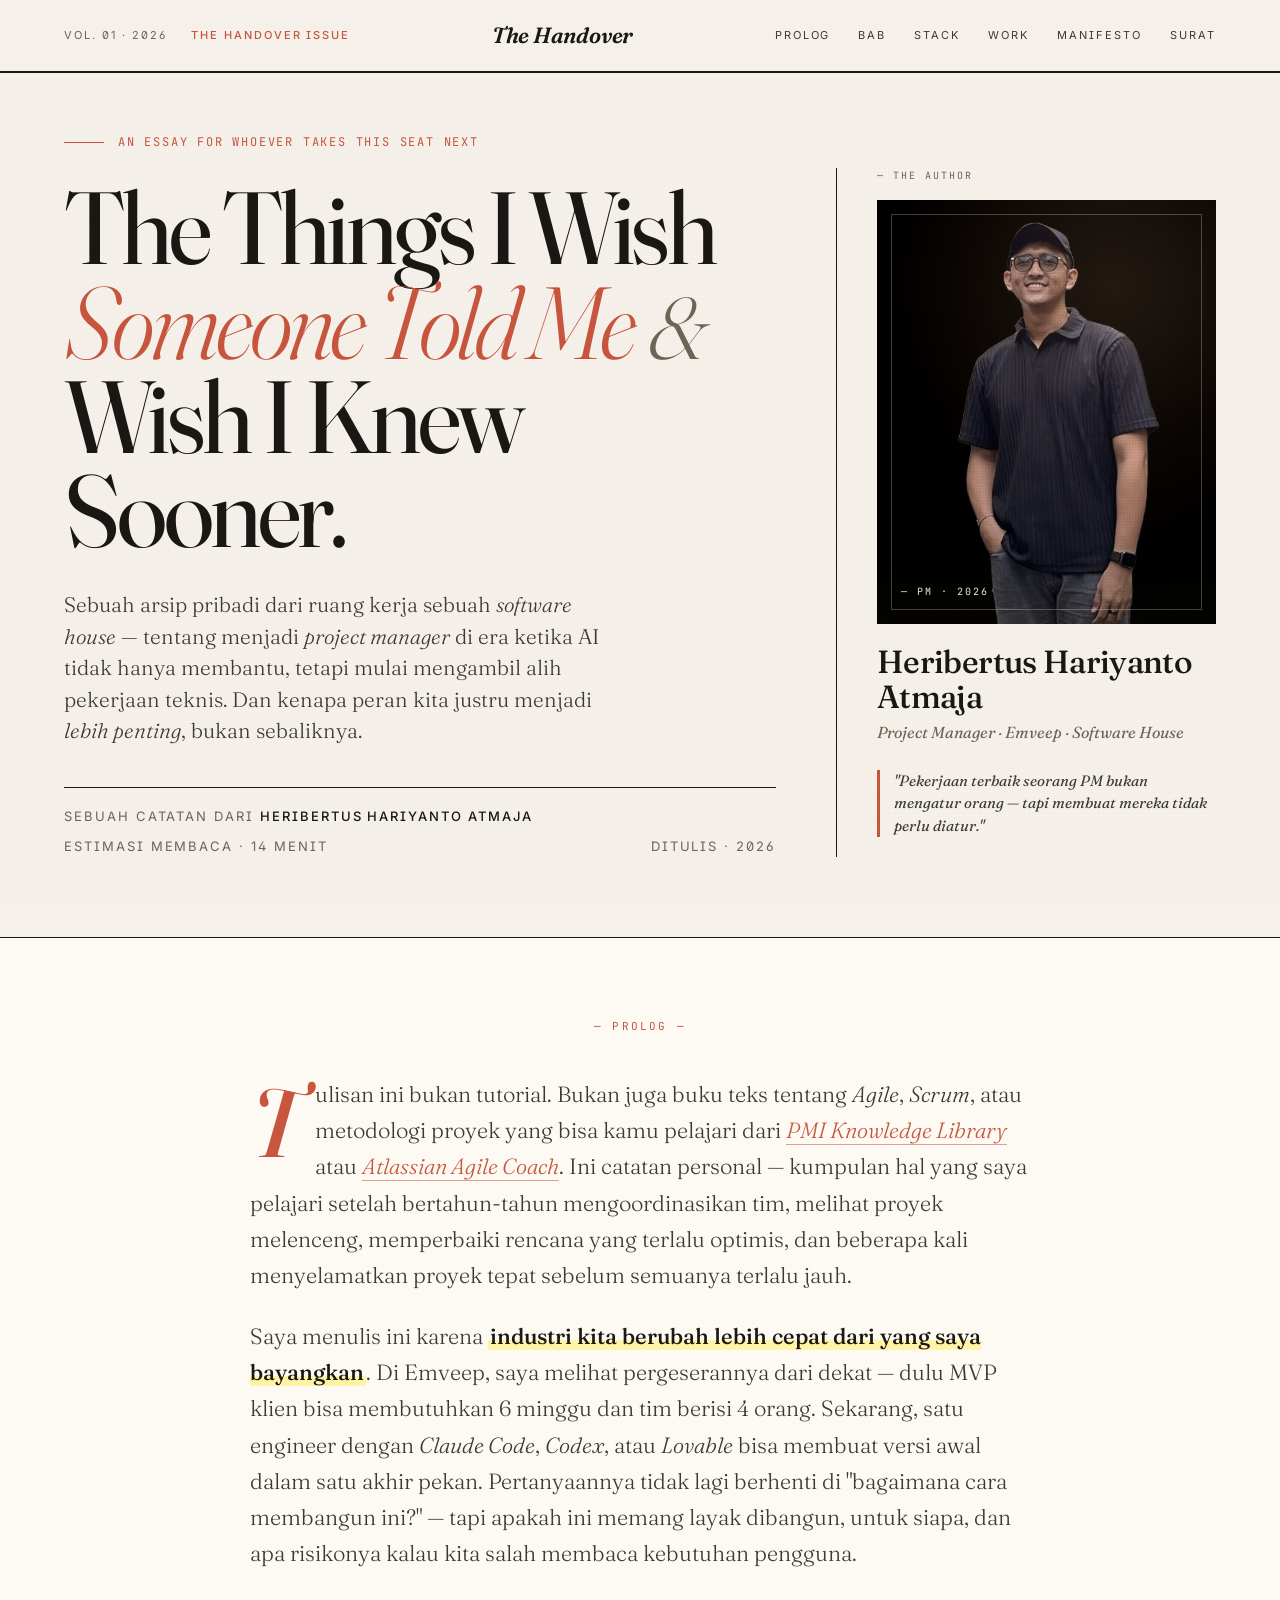
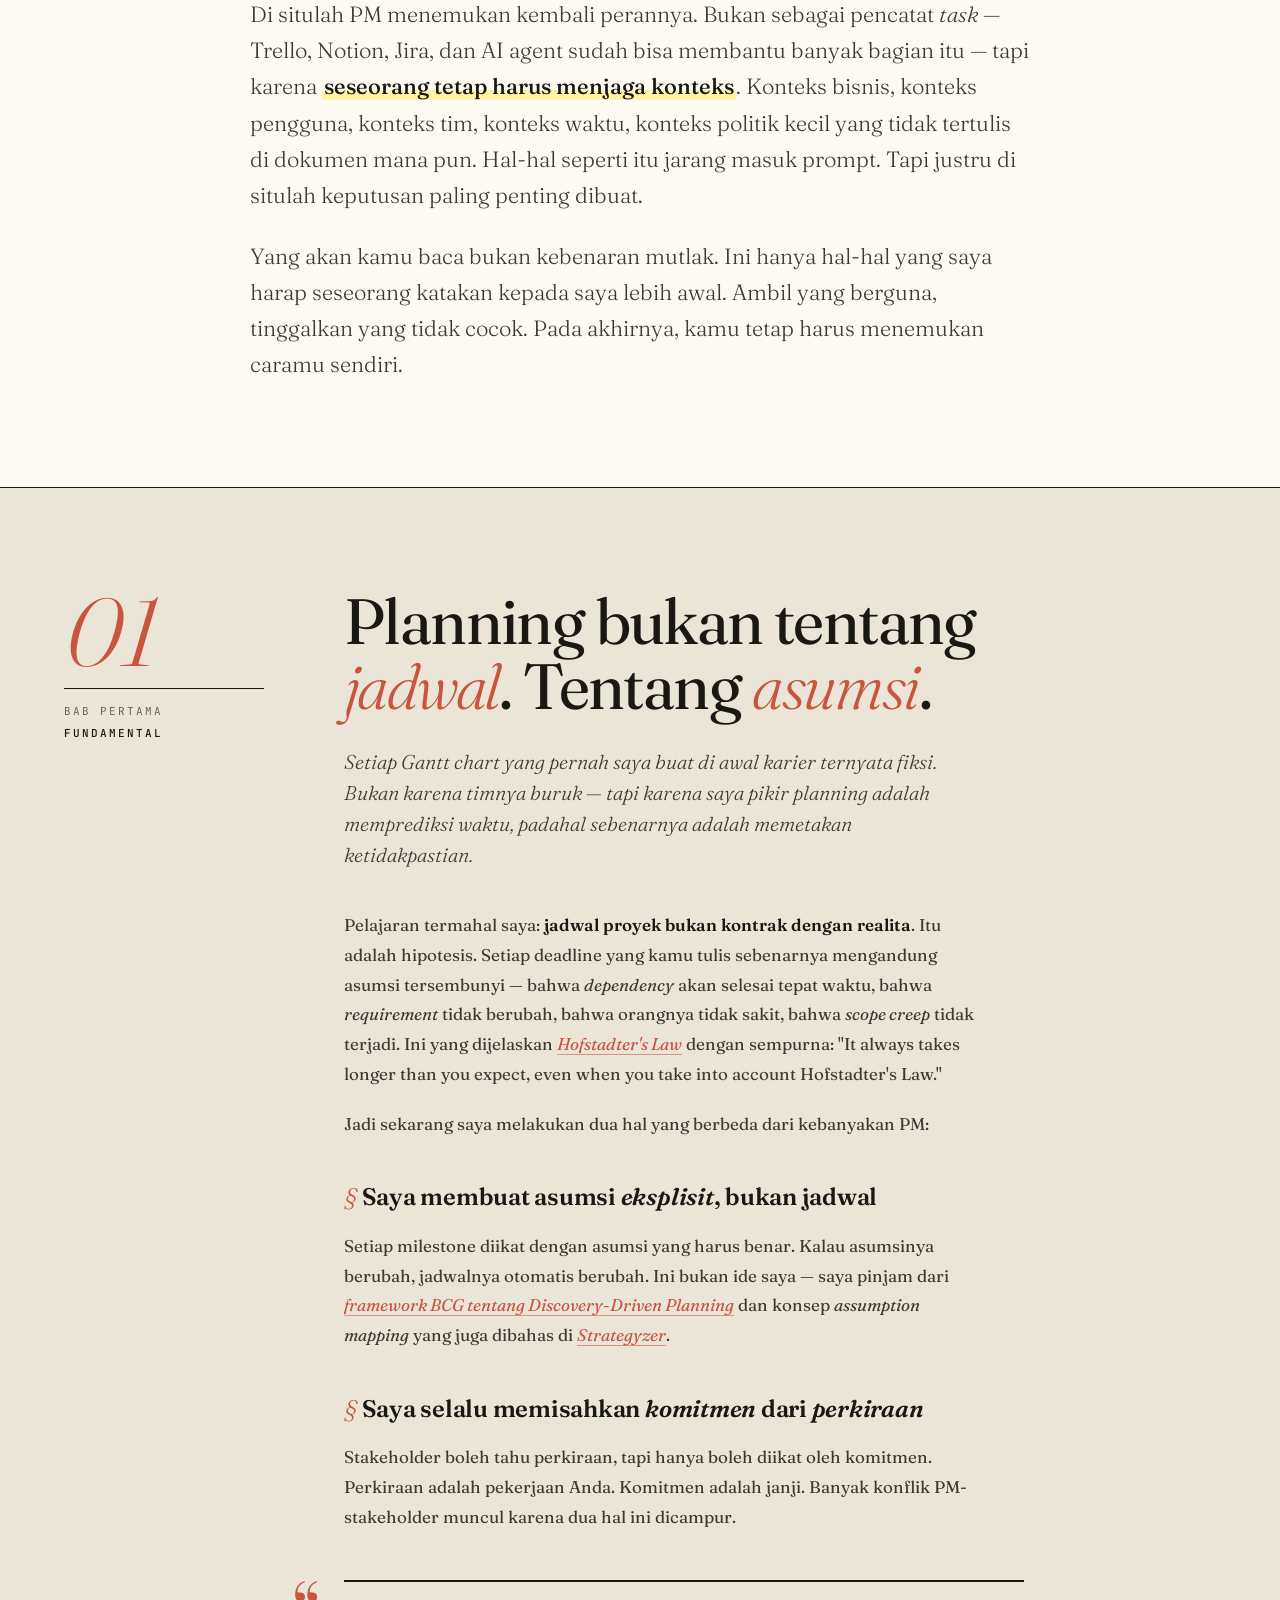
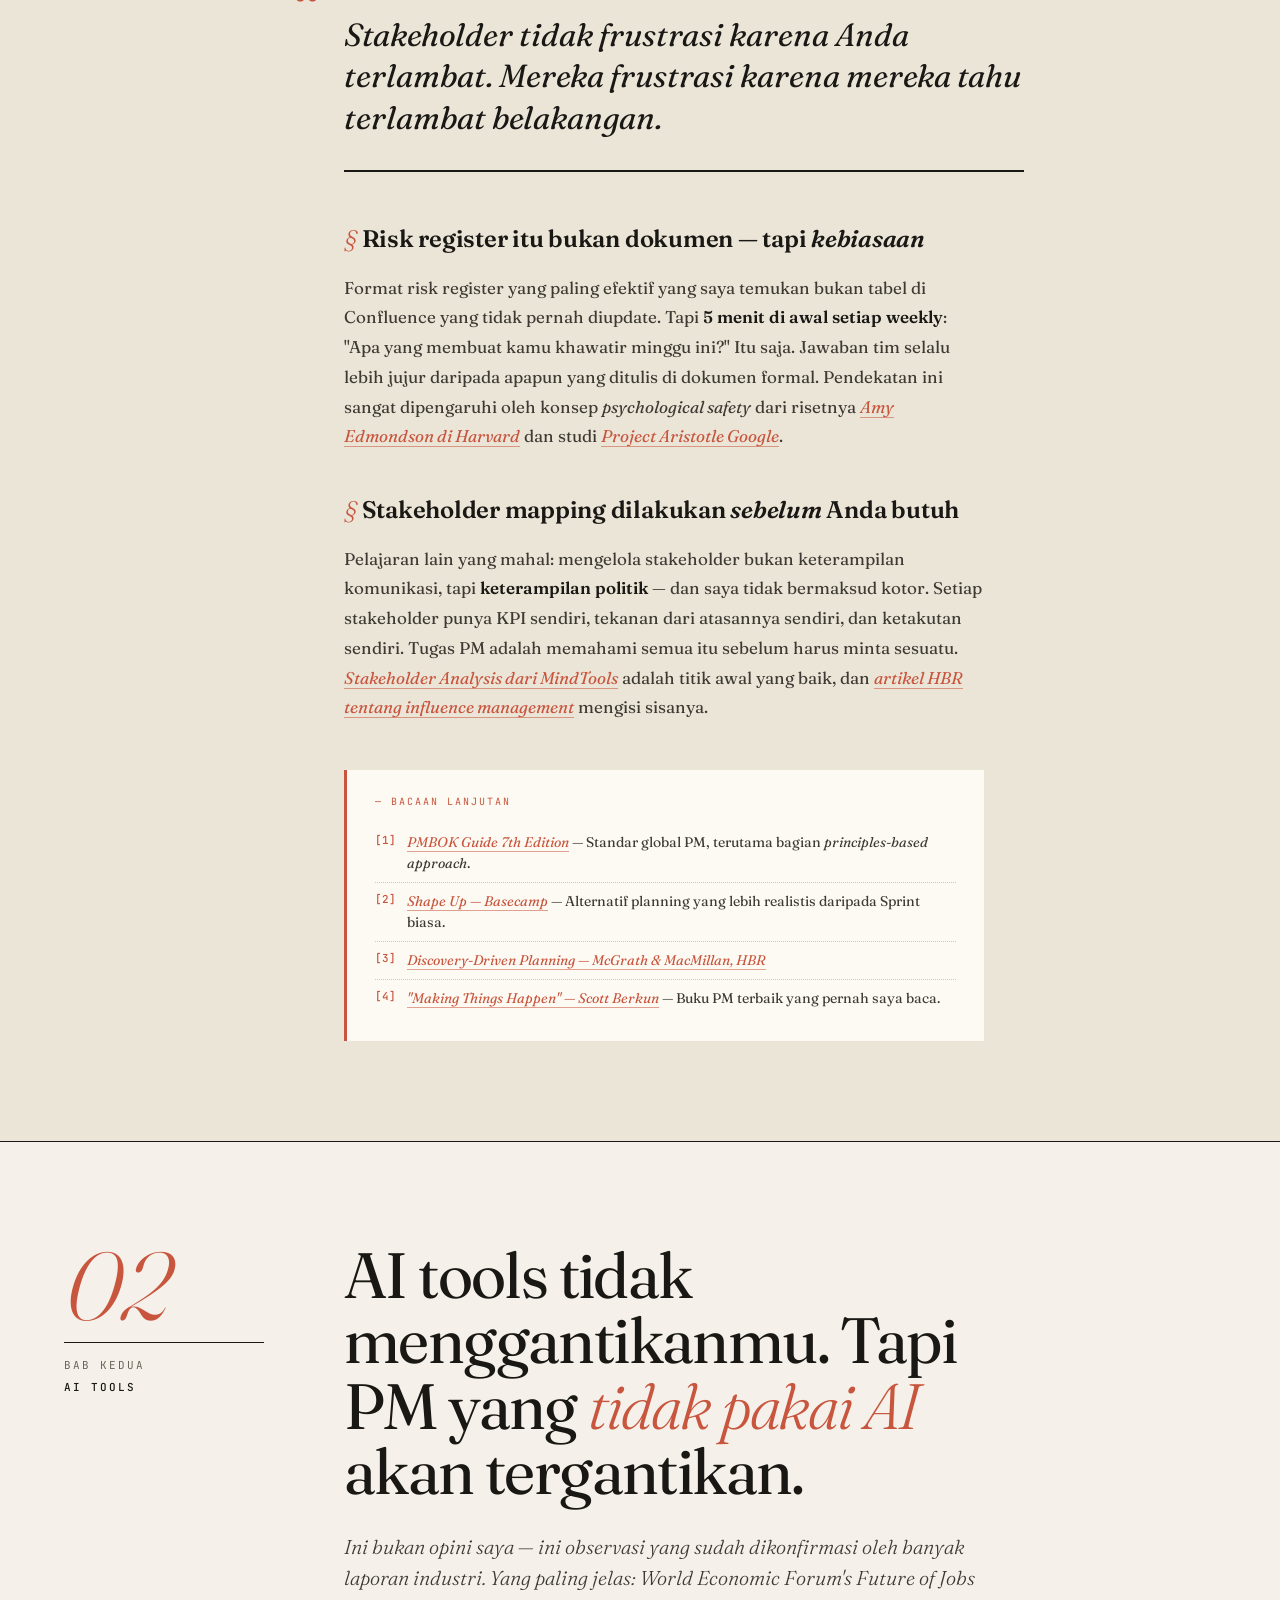
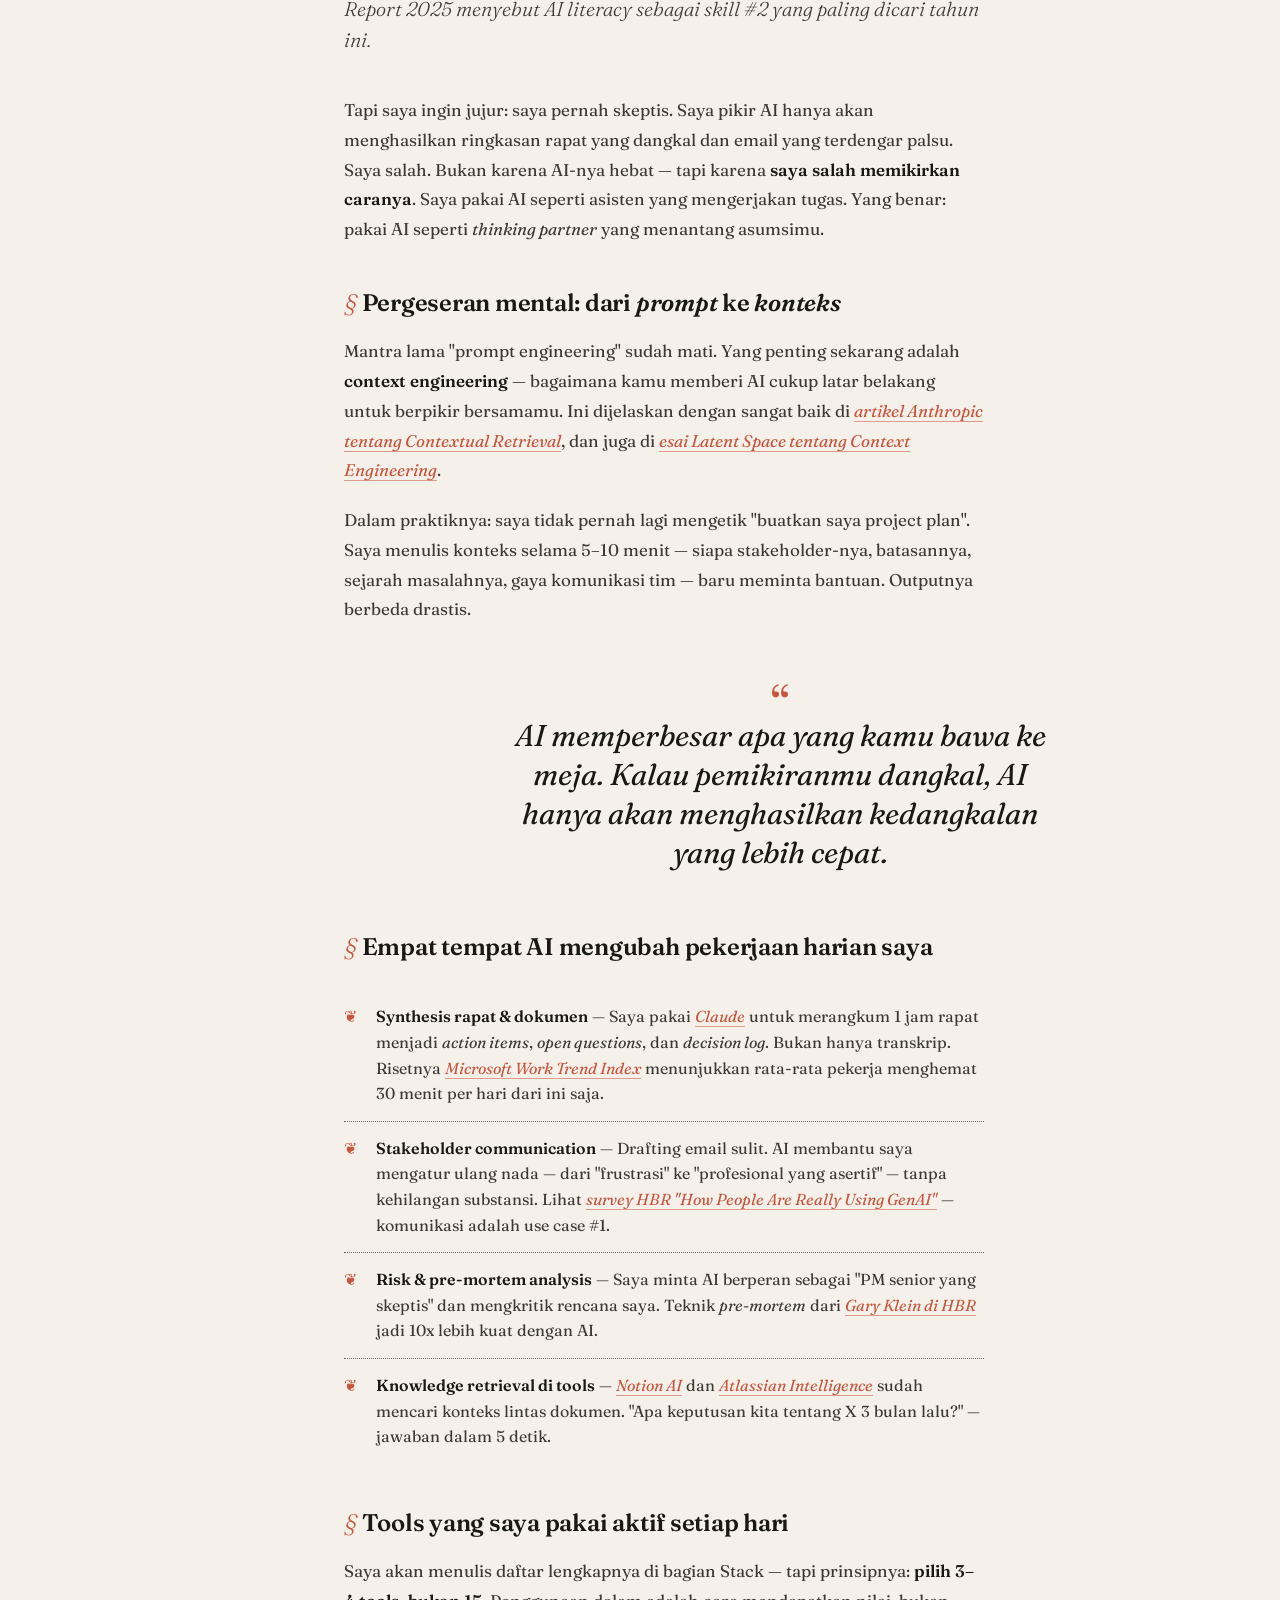
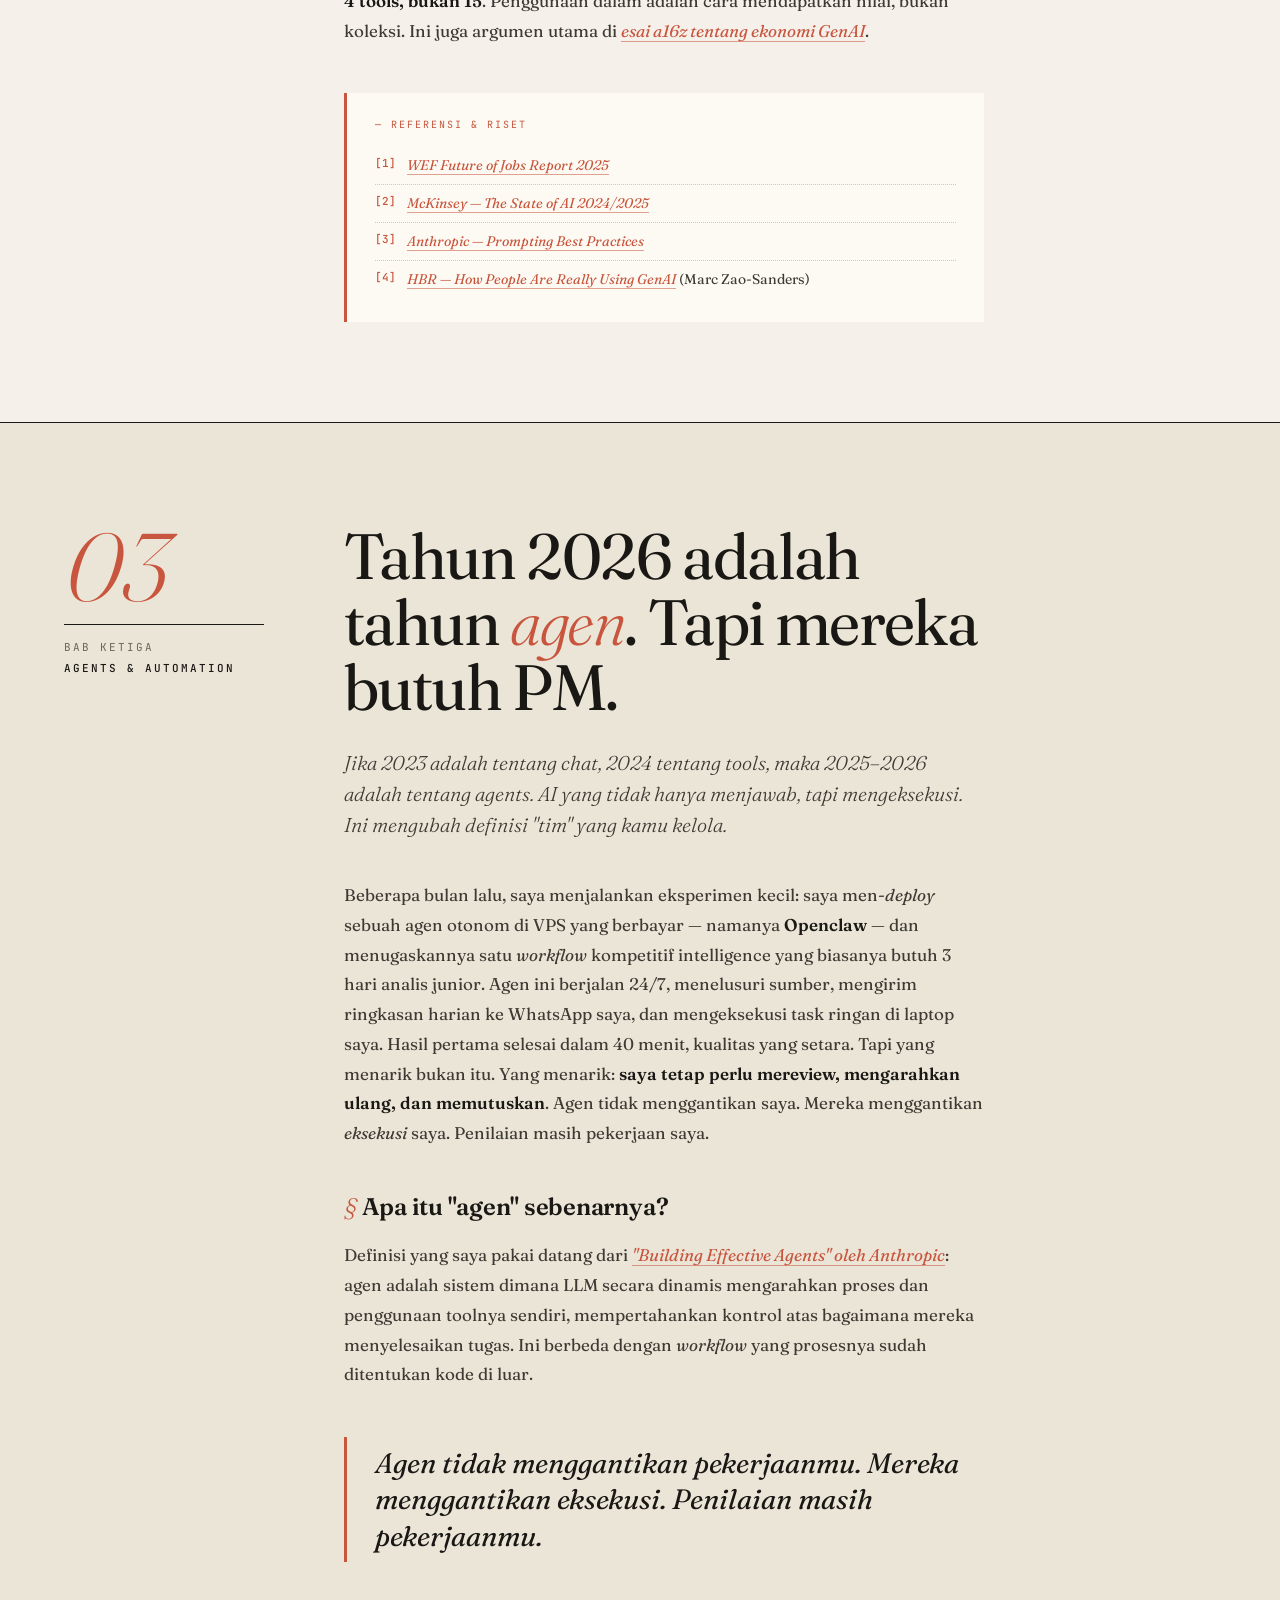
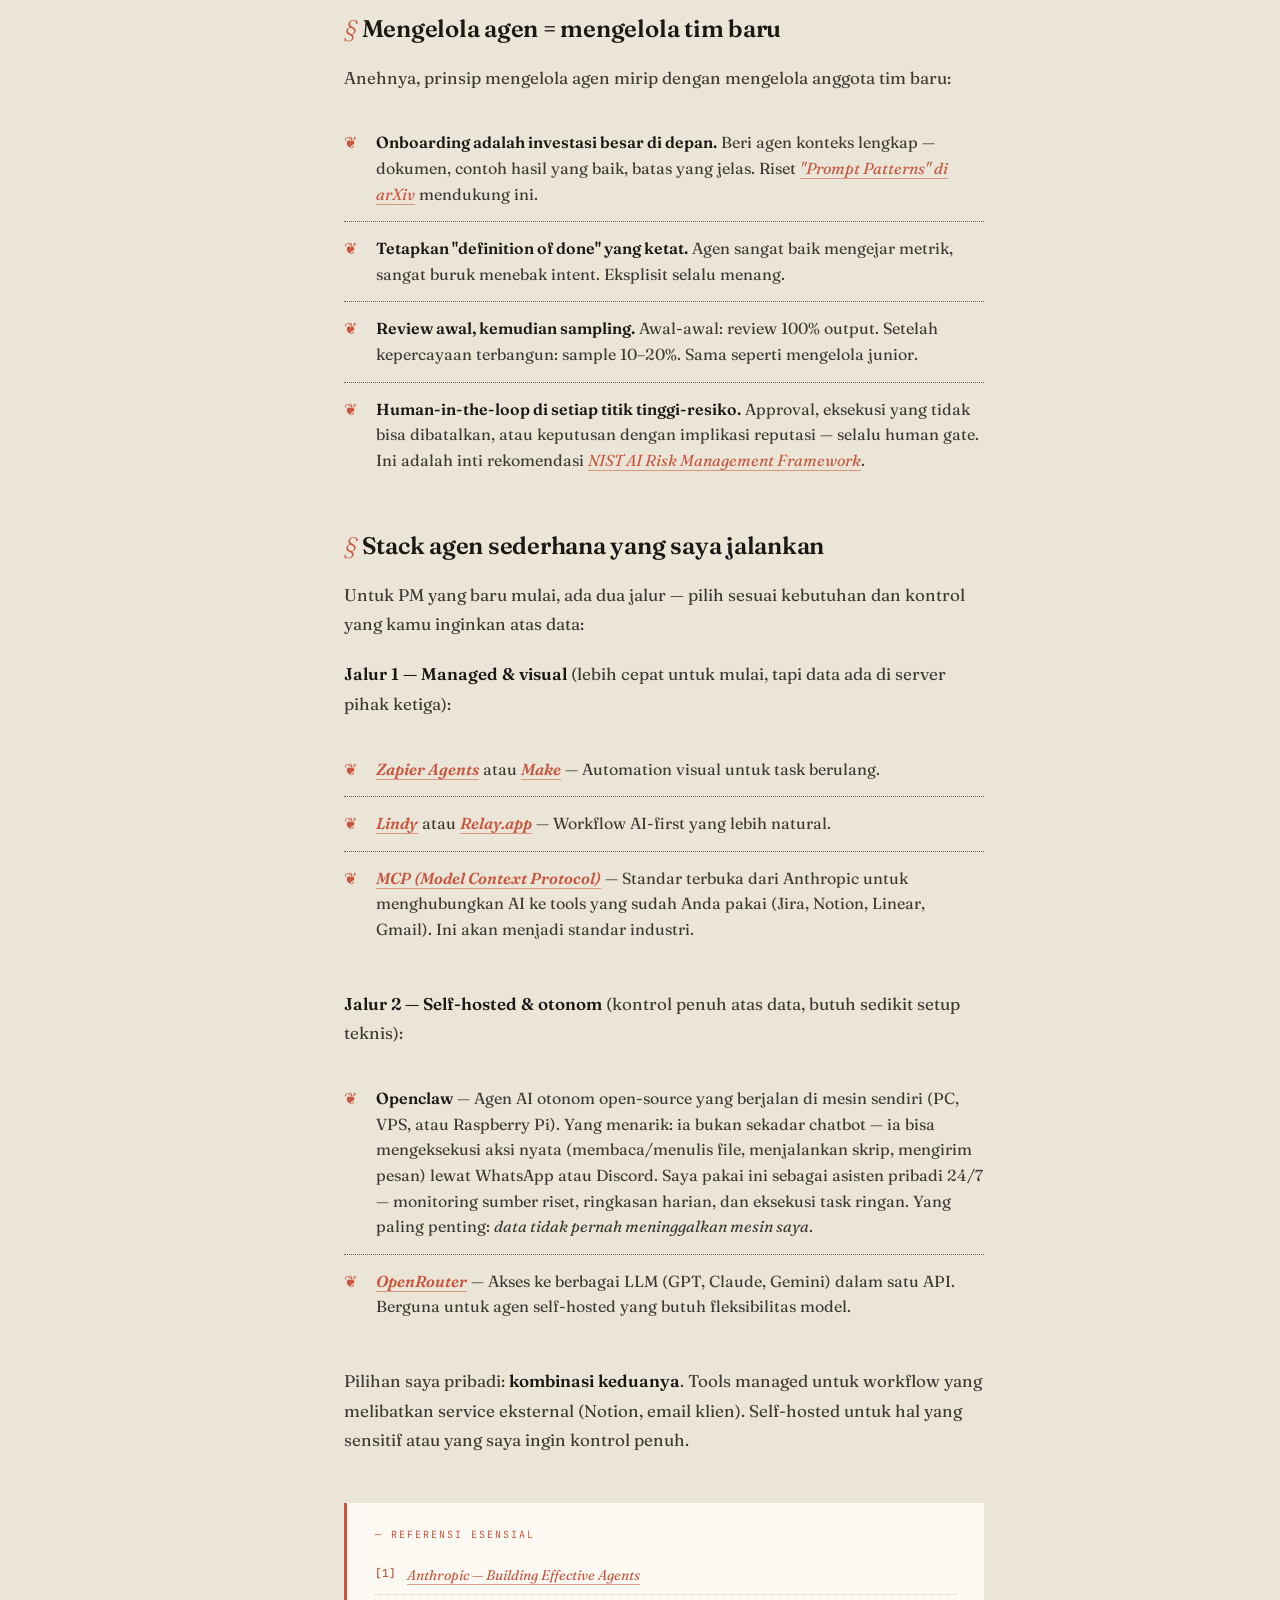
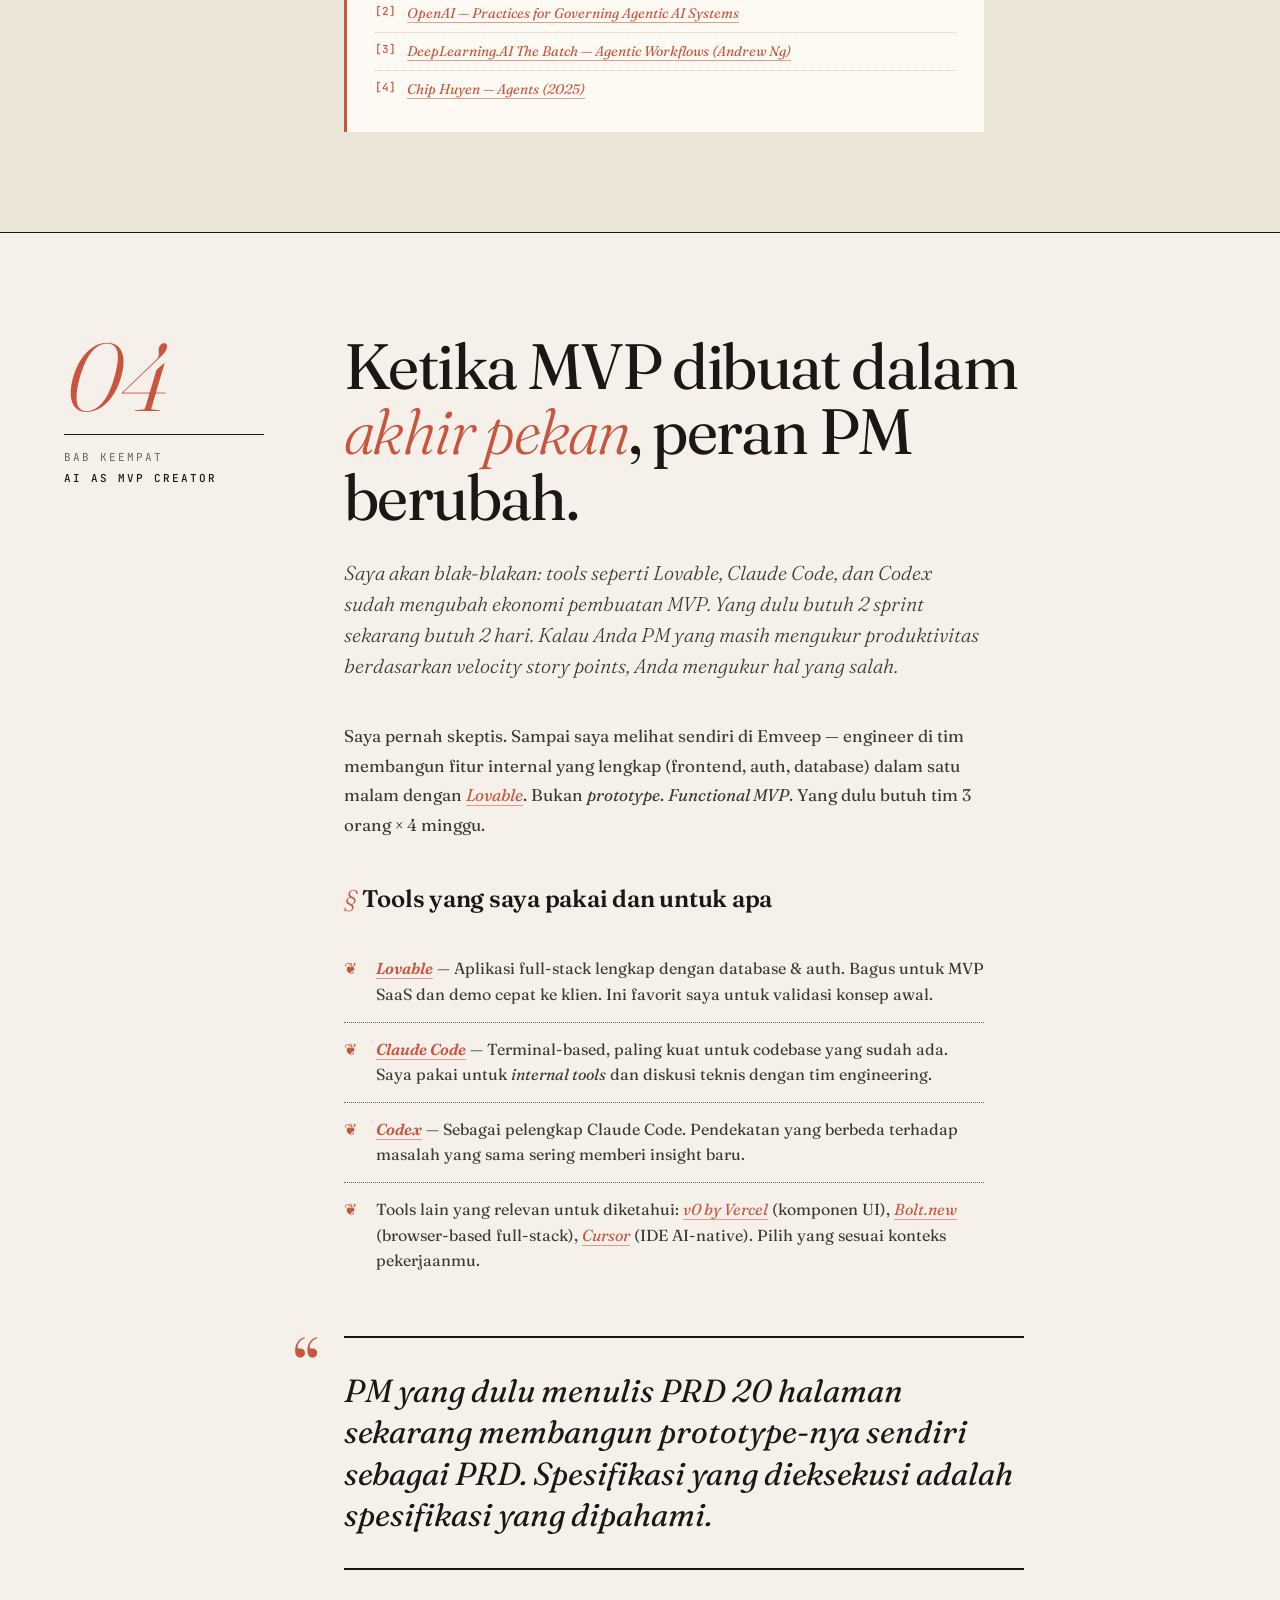
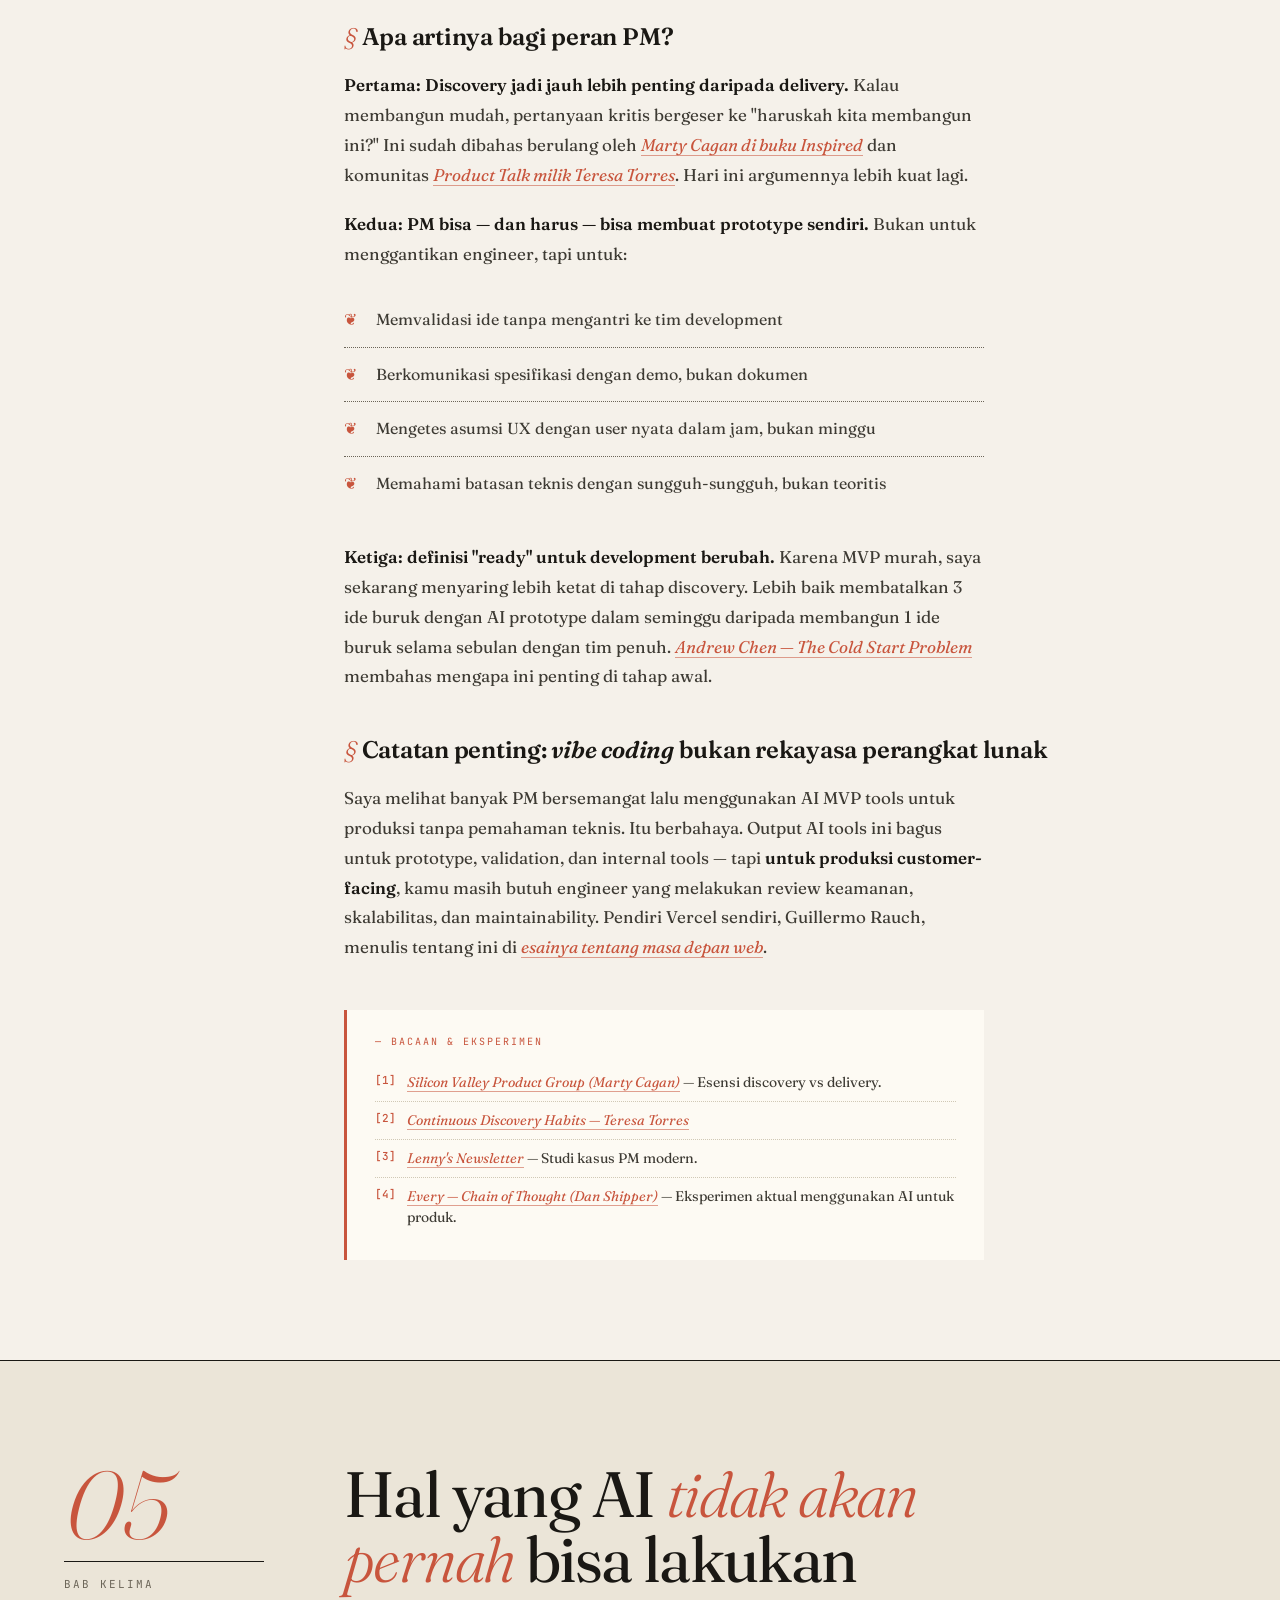
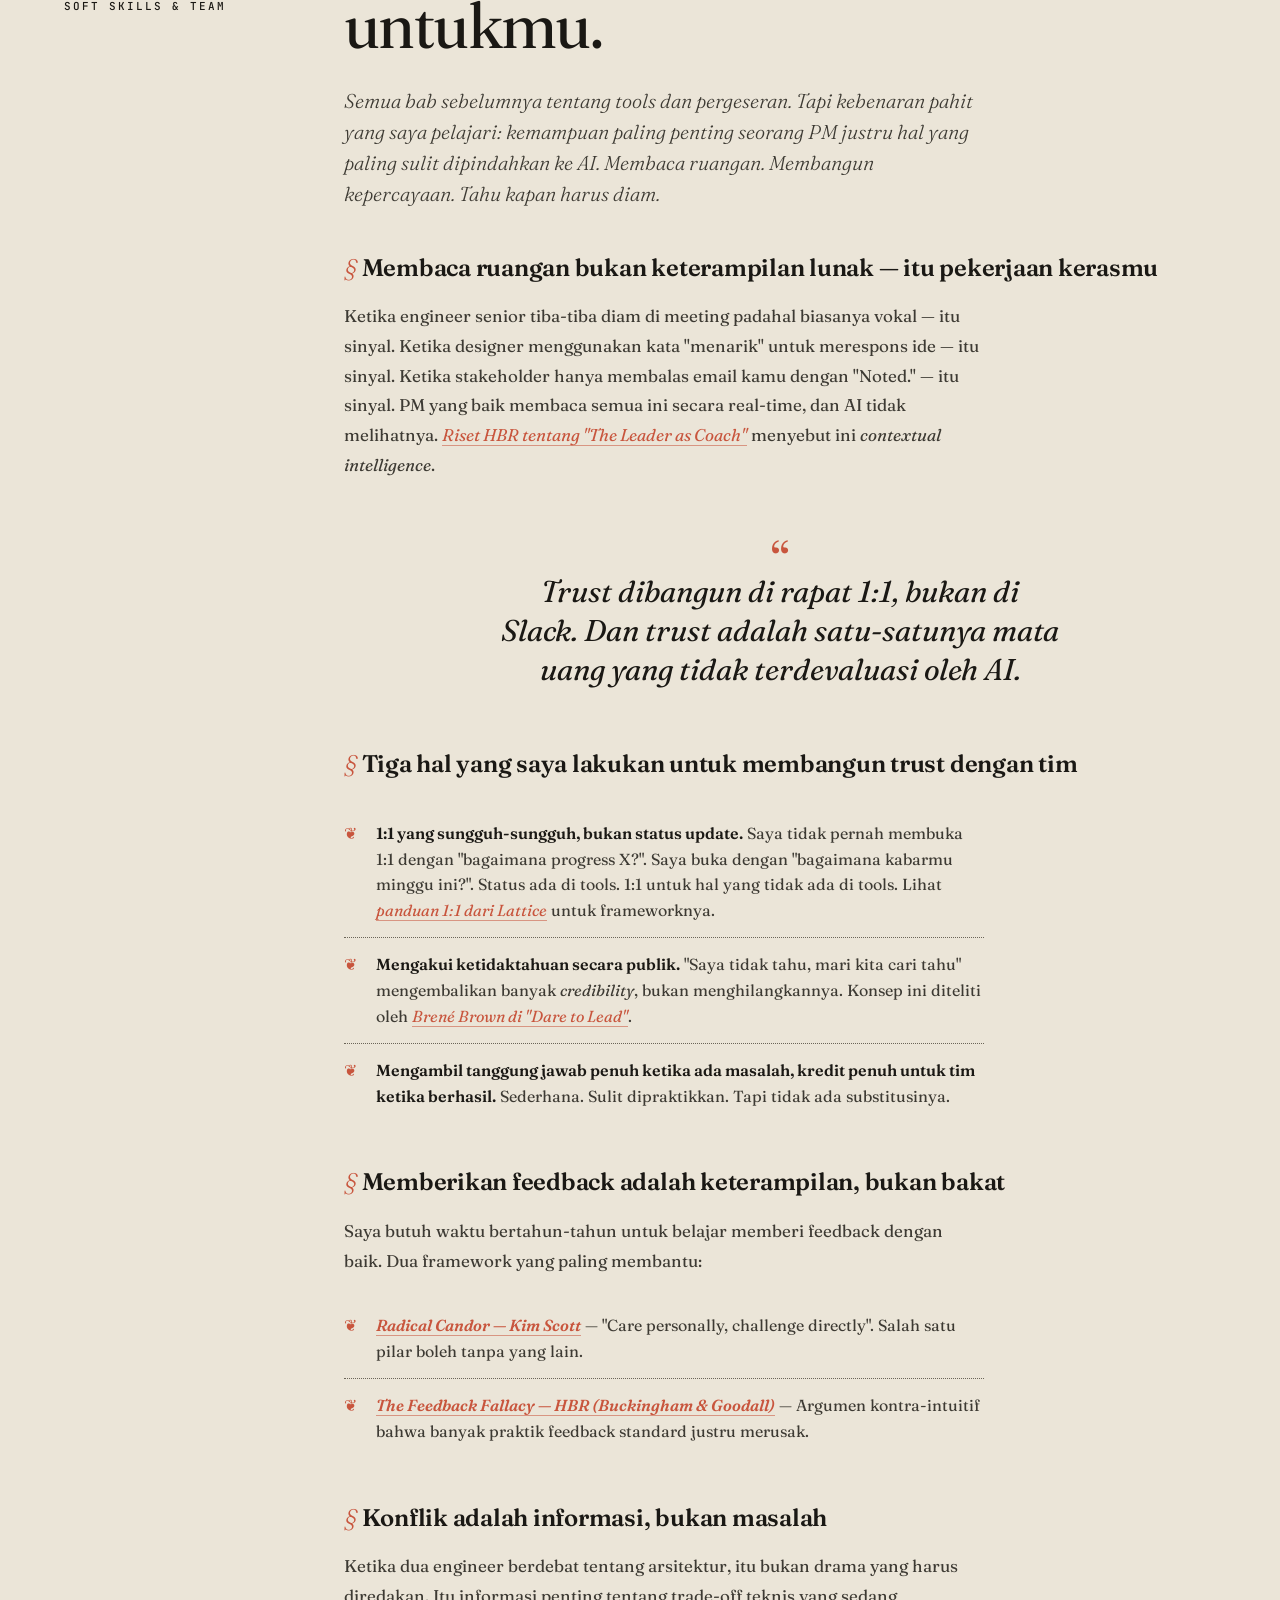
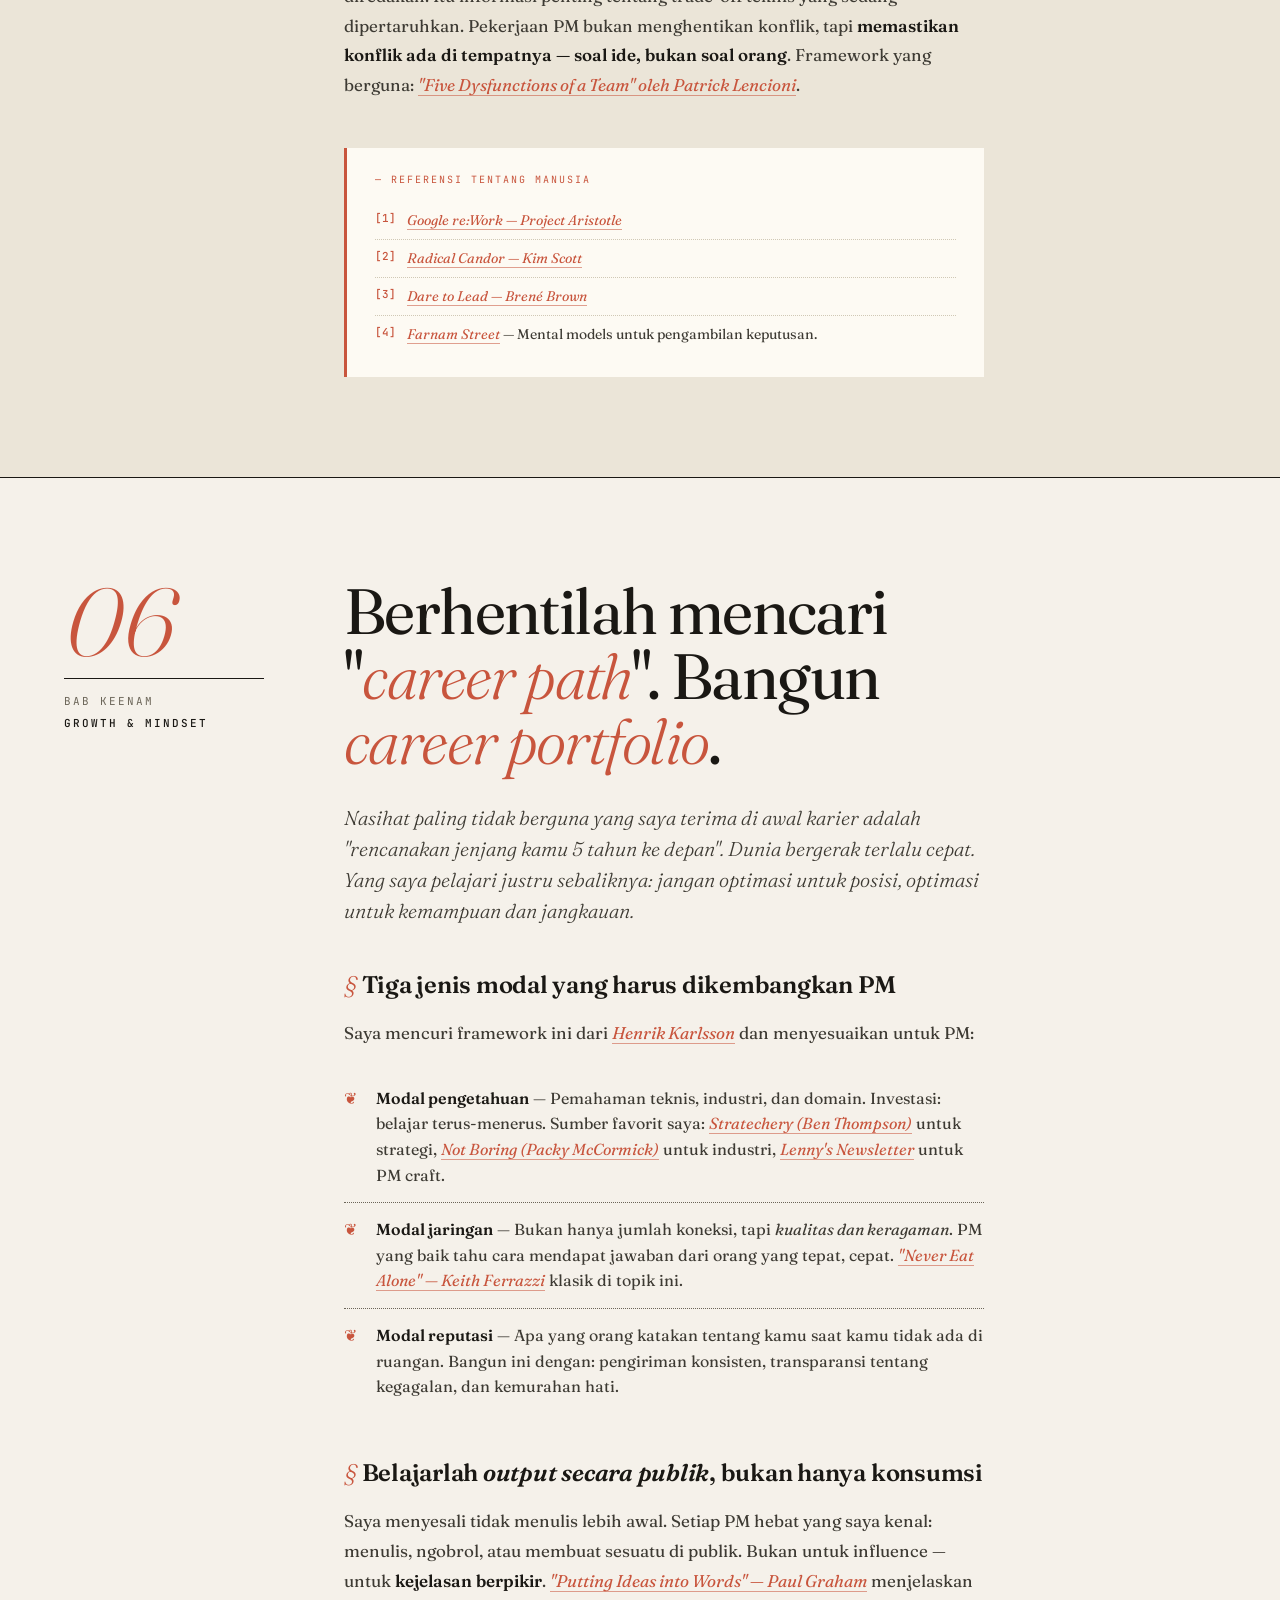
==== commit 98f14448: "Update Openclaw experiment story: VPS instead of Raspberry Pi Match the actual deployment context (p" ====
--- a/index.html
+++ b/index.html
@@ -1166,7 +1166,7 @@
       <h2>Tahun 2026 adalah tahun <em>agen</em>. Tapi mereka butuh PM.</h2>
       <p class="lede">Jika 2023 adalah tentang <em>chat</em>, 2024 tentang <em>tools</em>, maka 2025–2026 adalah tentang <em>agents</em>. AI yang tidak hanya menjawab, tapi <em>mengeksekusi</em>. Ini mengubah definisi "tim" yang kamu kelola.</p>
 
-      <p>Beberapa bulan lalu, saya menjalankan eksperimen kecil: saya men-<em>deploy</em> sebuah agen otonom di Raspberry Pi saya — namanya <strong>Openclaw</strong> — dan menugaskannya satu <em>workflow</em> kompetitif intelligence yang biasanya butuh 3 hari analis junior. Agen ini berjalan 24/7, menelusuri sumber, mengirim ringkasan harian ke WhatsApp saya, dan mengeksekusi task ringan di laptop saya. Hasil pertama selesai dalam 40 menit, kualitas yang setara. Tapi yang menarik bukan itu. Yang menarik: <strong>saya tetap perlu mereview, mengarahkan ulang, dan memutuskan</strong>. Agen tidak menggantikan saya. Mereka menggantikan <em>eksekusi</em> saya. Penilaian masih pekerjaan saya.</p>
+      <p>Beberapa bulan lalu, saya menjalankan eksperimen kecil: saya men-<em>deploy</em> sebuah agen otonom di VPS yang berbayar — namanya <strong>Openclaw</strong> — dan menugaskannya satu <em>workflow</em> kompetitif intelligence yang biasanya butuh 3 hari analis junior. Agen ini berjalan 24/7, menelusuri sumber, mengirim ringkasan harian ke WhatsApp saya, dan mengeksekusi task ringan di laptop saya. Hasil pertama selesai dalam 40 menit, kualitas yang setara. Tapi yang menarik bukan itu. Yang menarik: <strong>saya tetap perlu mereview, mengarahkan ulang, dan memutuskan</strong>. Agen tidak menggantikan saya. Mereka menggantikan <em>eksekusi</em> saya. Penilaian masih pekerjaan saya.</p>
 
       <h3>Apa itu "agen" sebenarnya?</h3>
       <p>Definisi yang saya pakai datang dari <a class="ref" href="https://www.anthropic.com/research/building-effective-agents" target="_blank" rel="noopener">"Building Effective Agents" oleh Anthropic</a>: agen adalah sistem dimana LLM secara dinamis mengarahkan proses dan penggunaan toolnya sendiri, mempertahankan kontrol atas bagaimana mereka menyelesaikan tugas. Ini berbeda dengan <em>workflow</em> yang prosesnya sudah ditentukan kode di luar.</p>
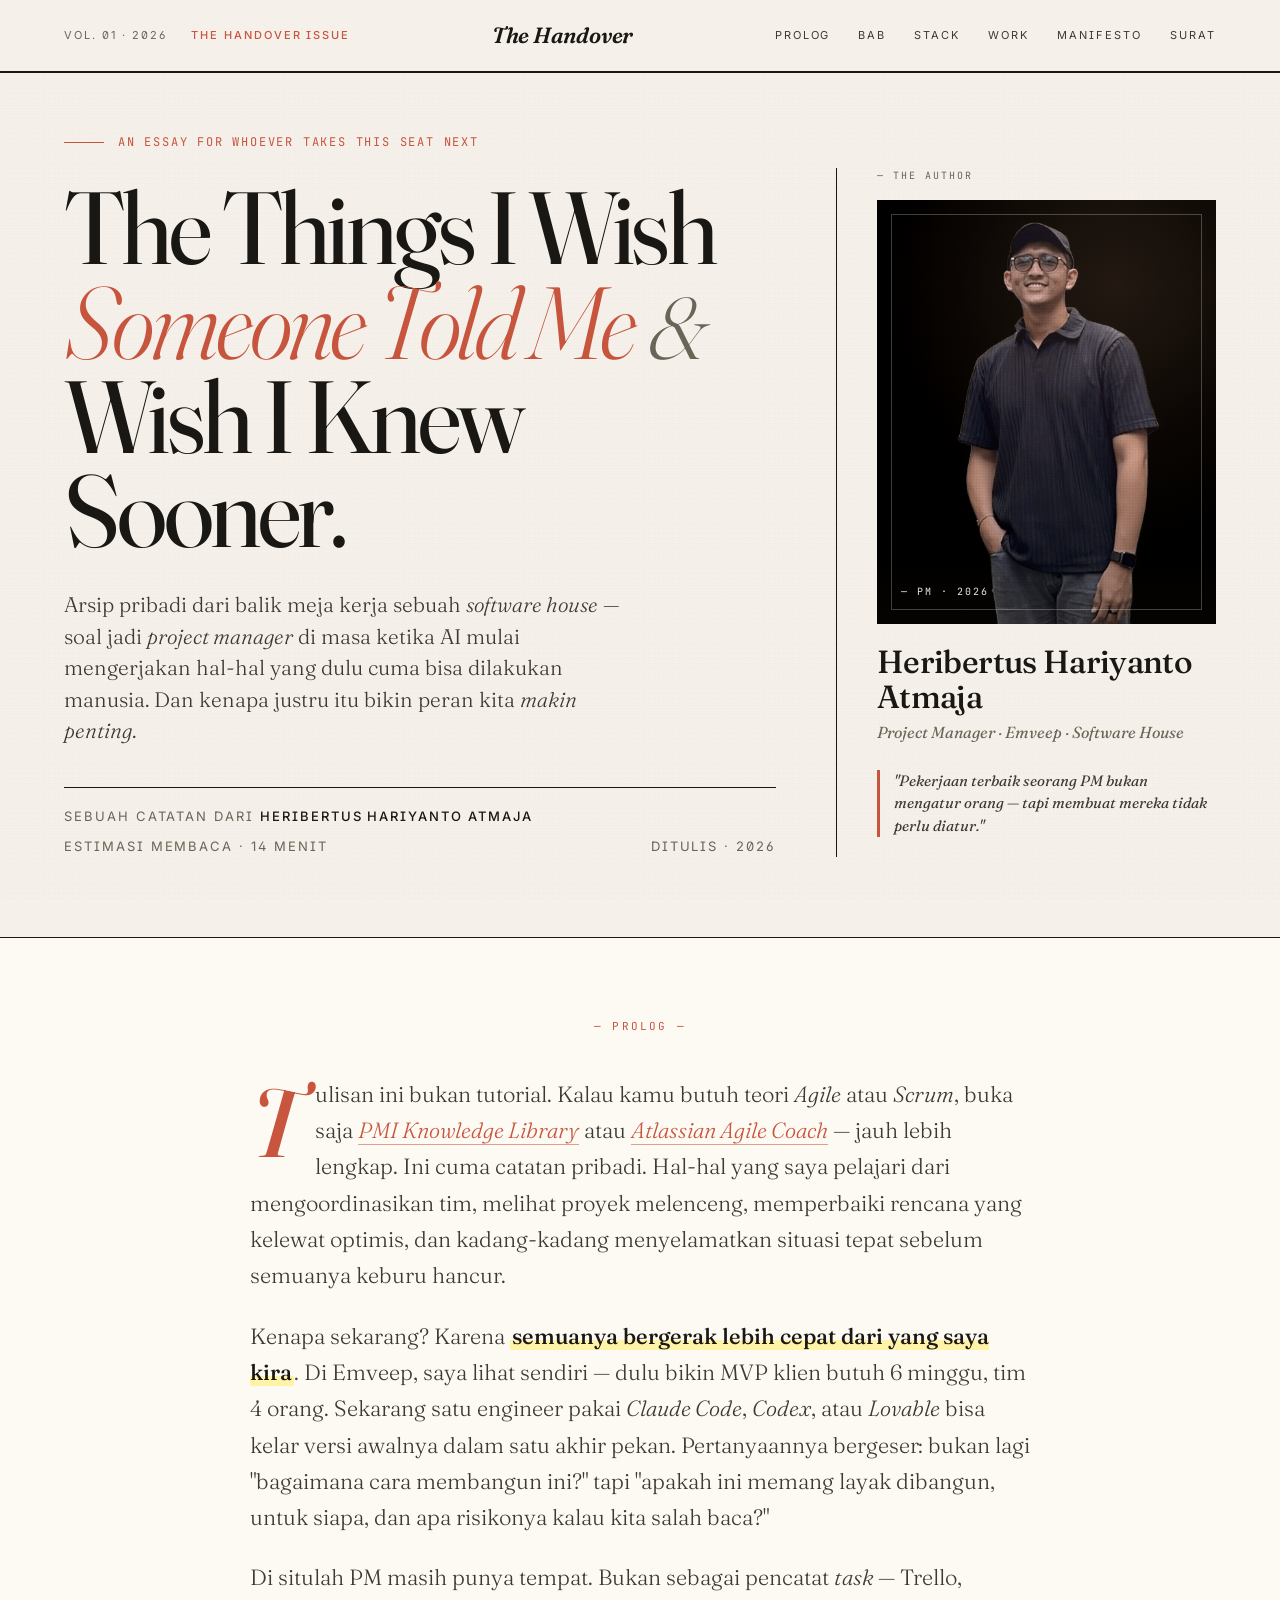
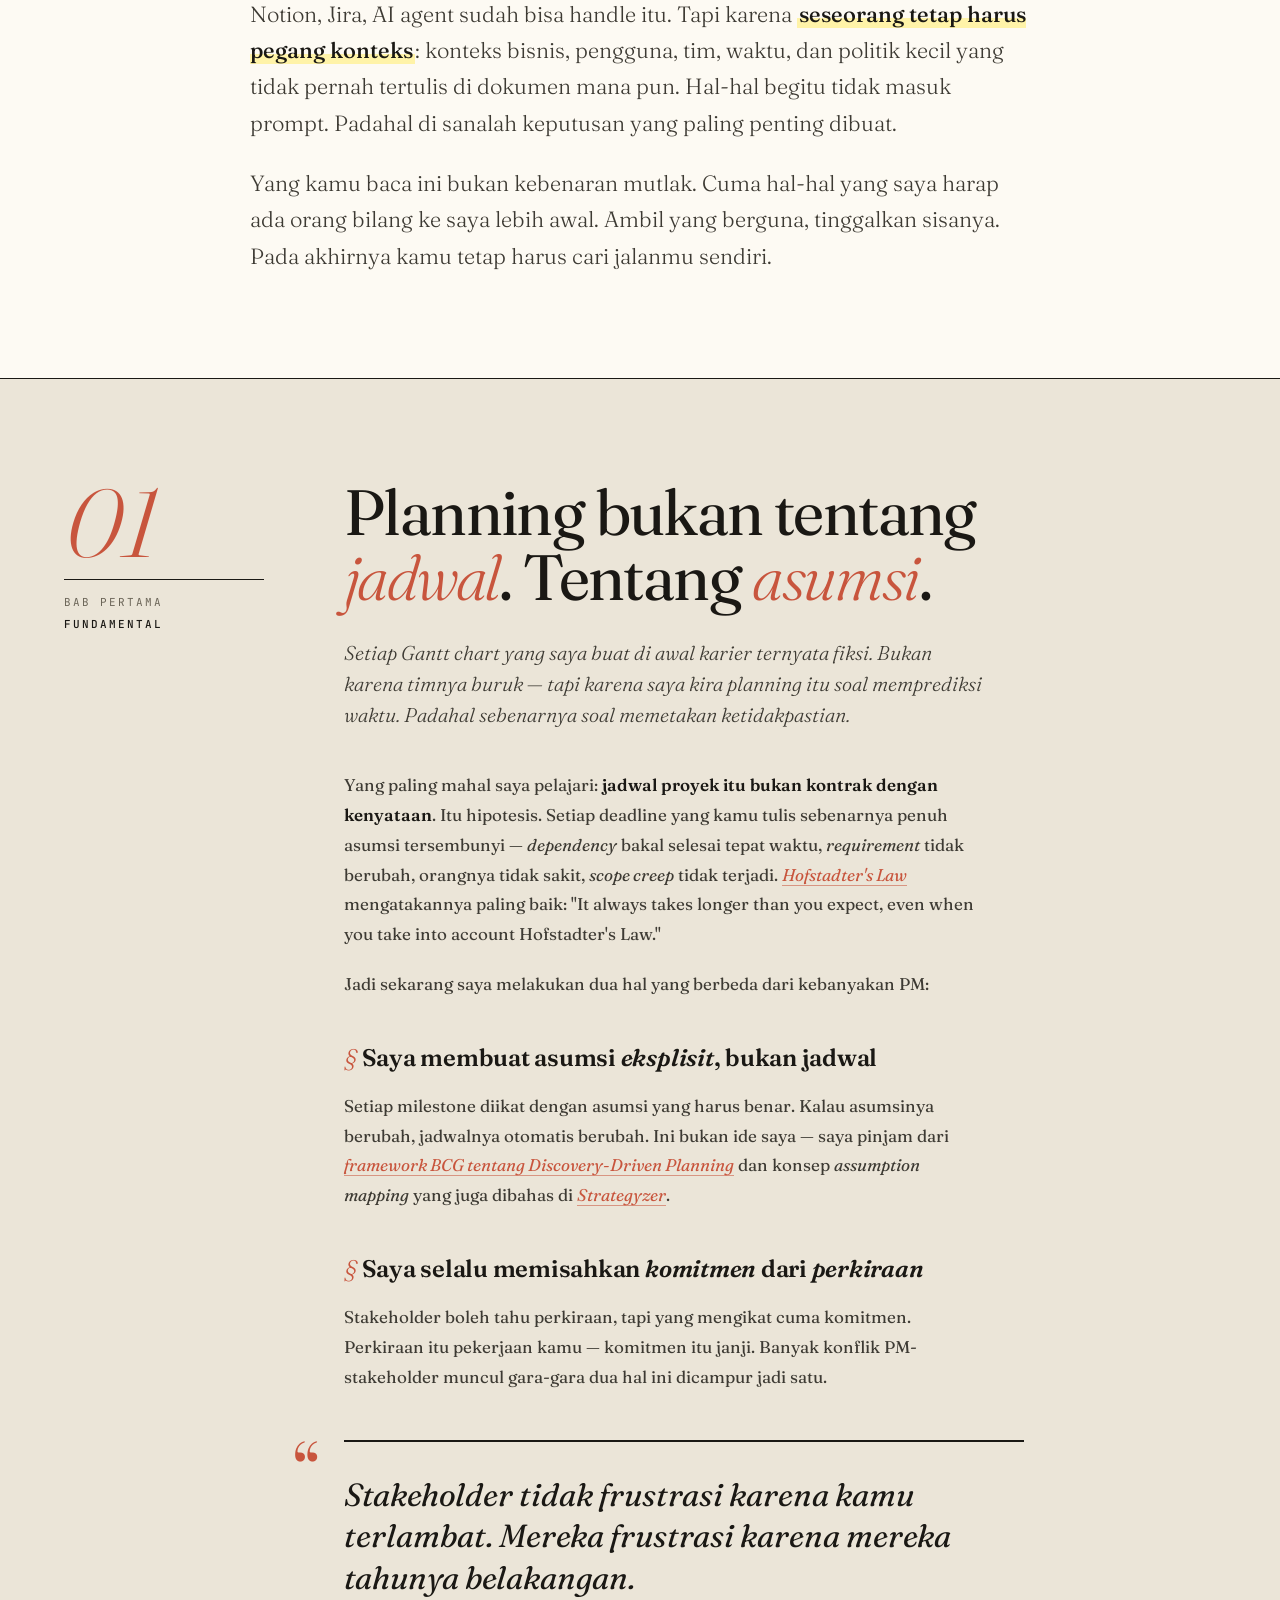
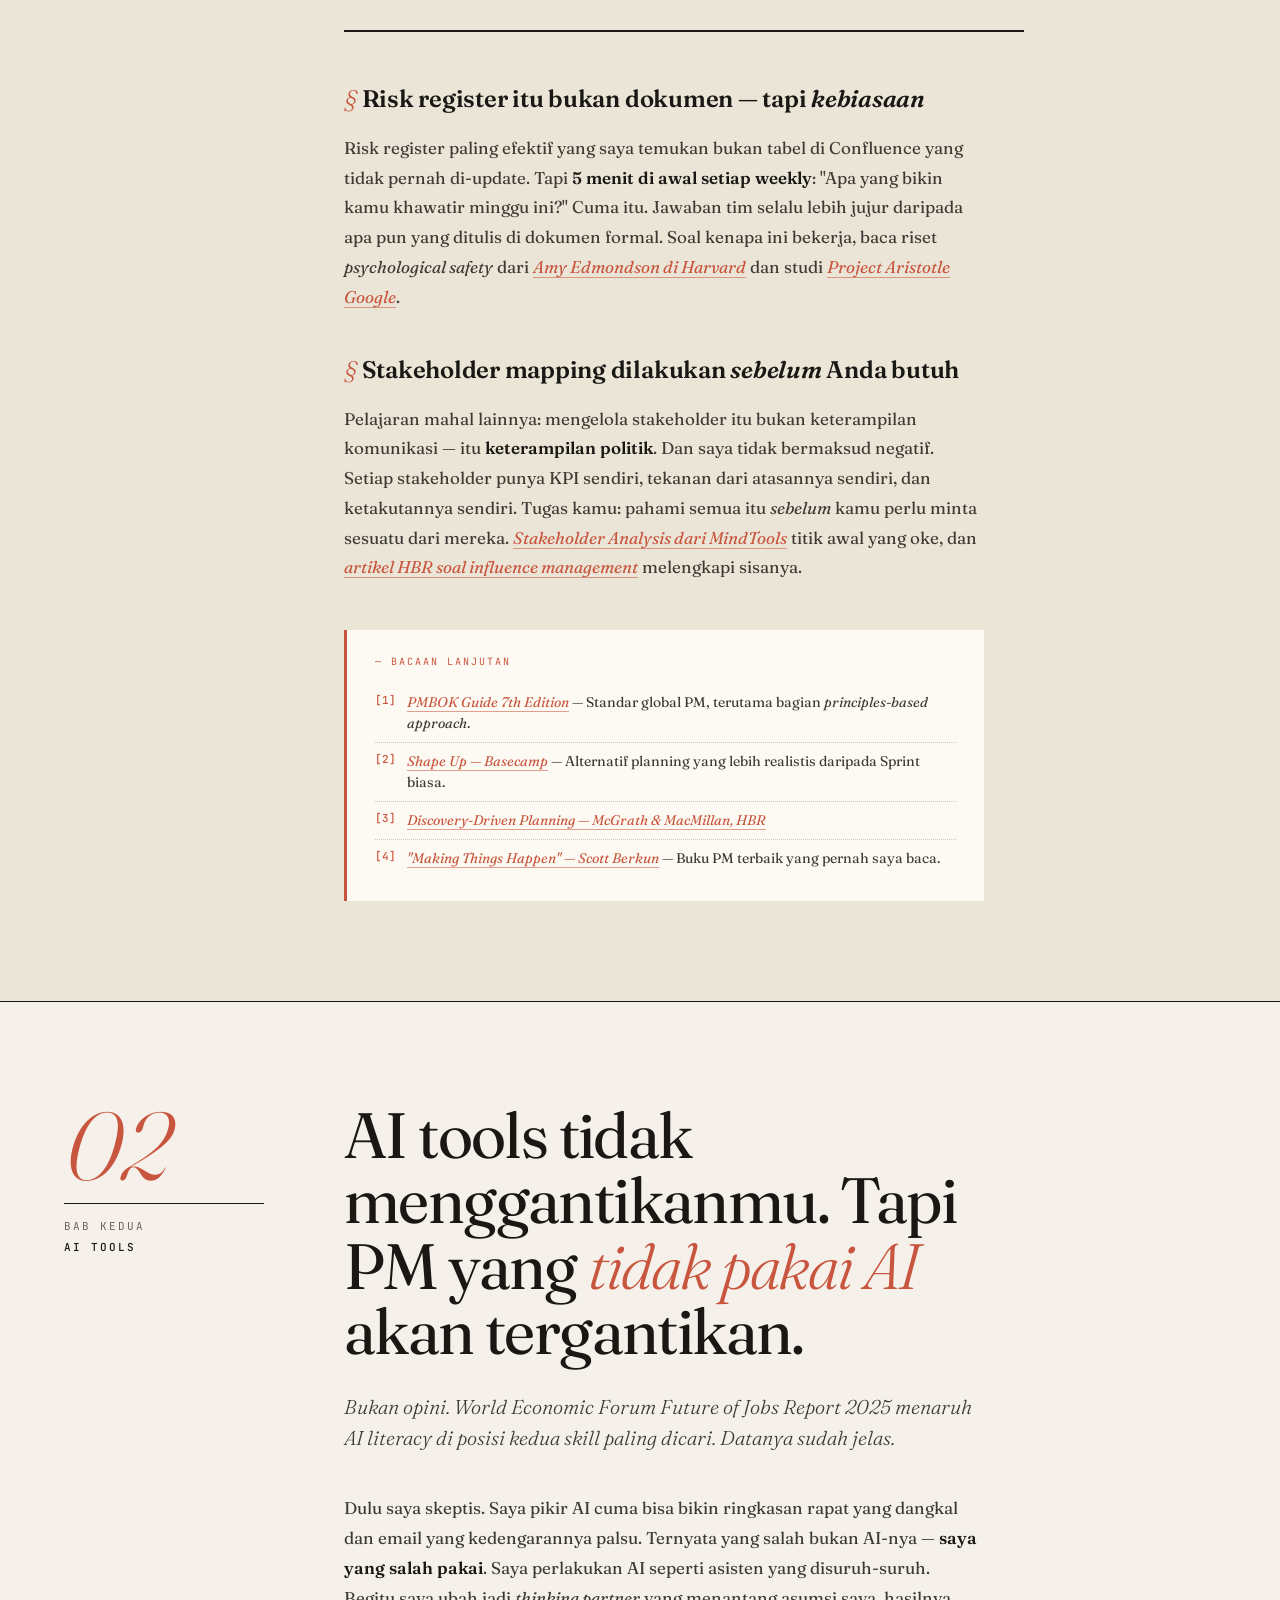
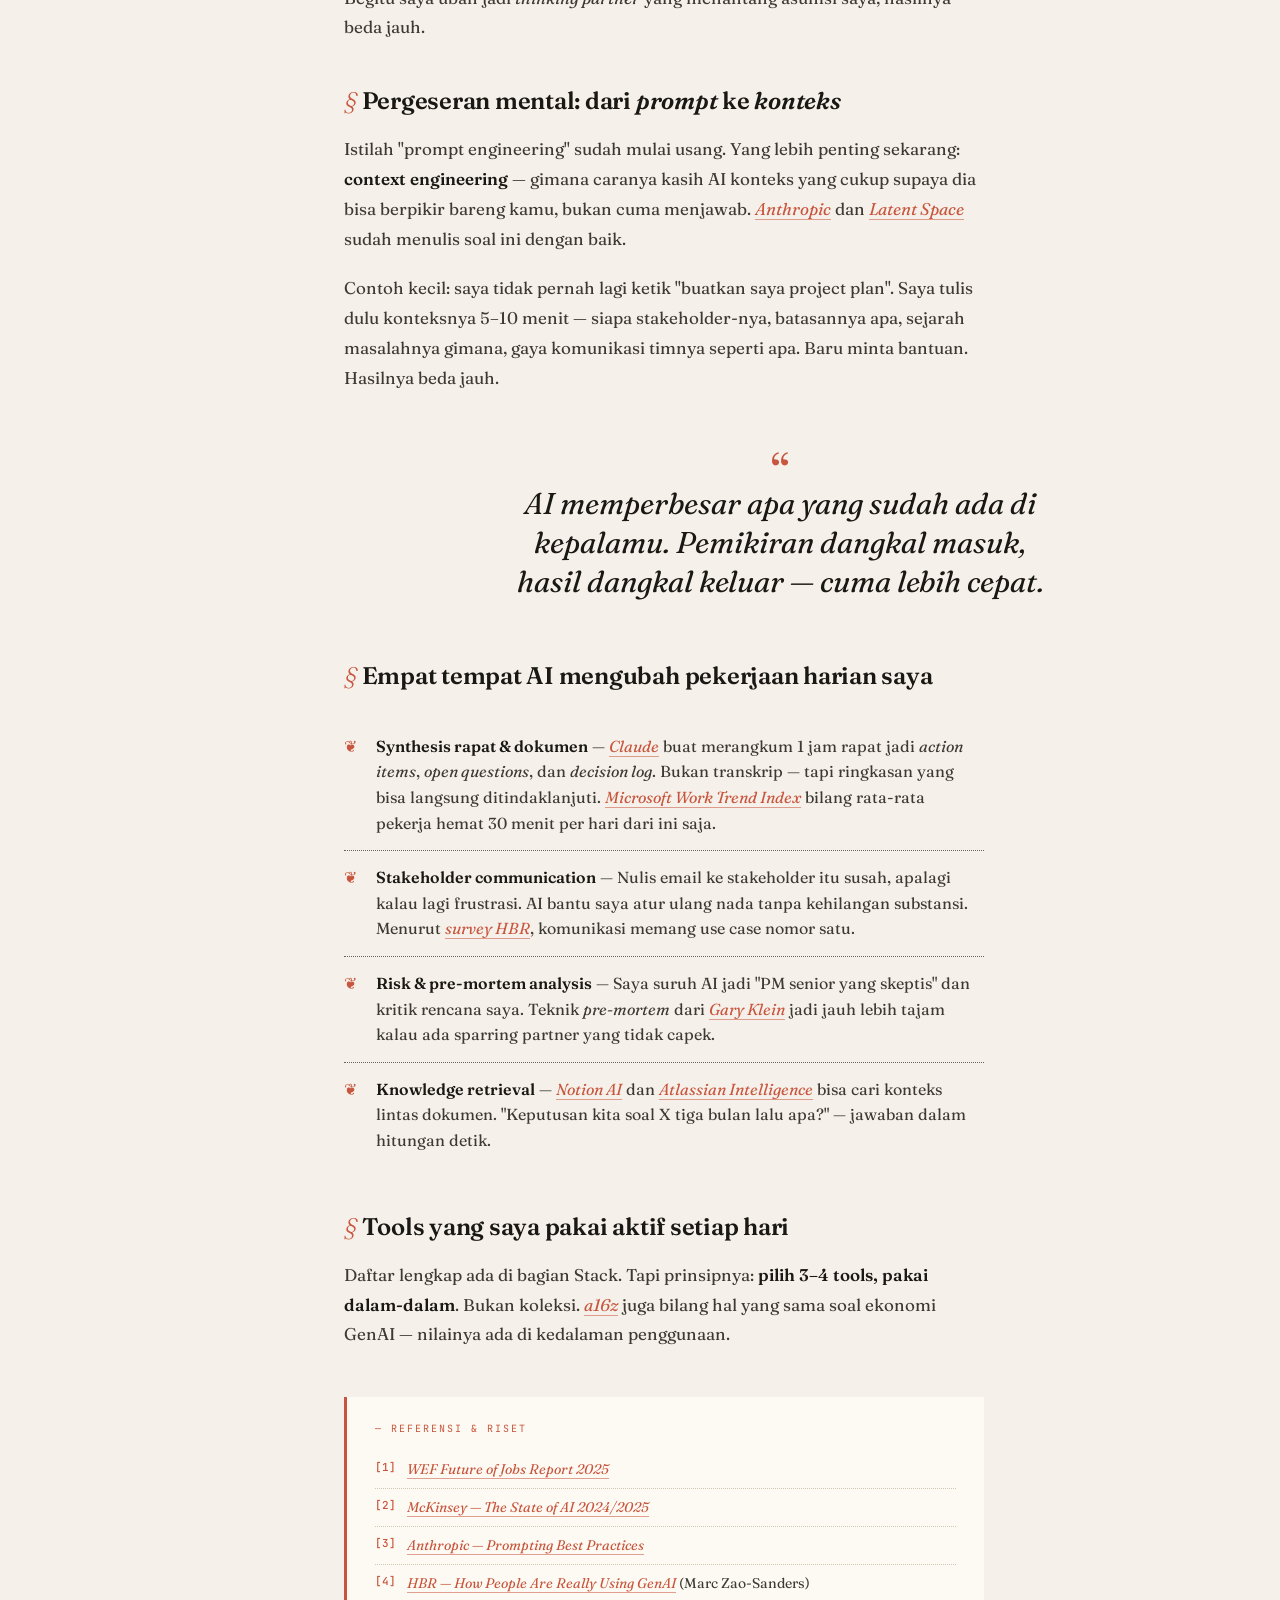
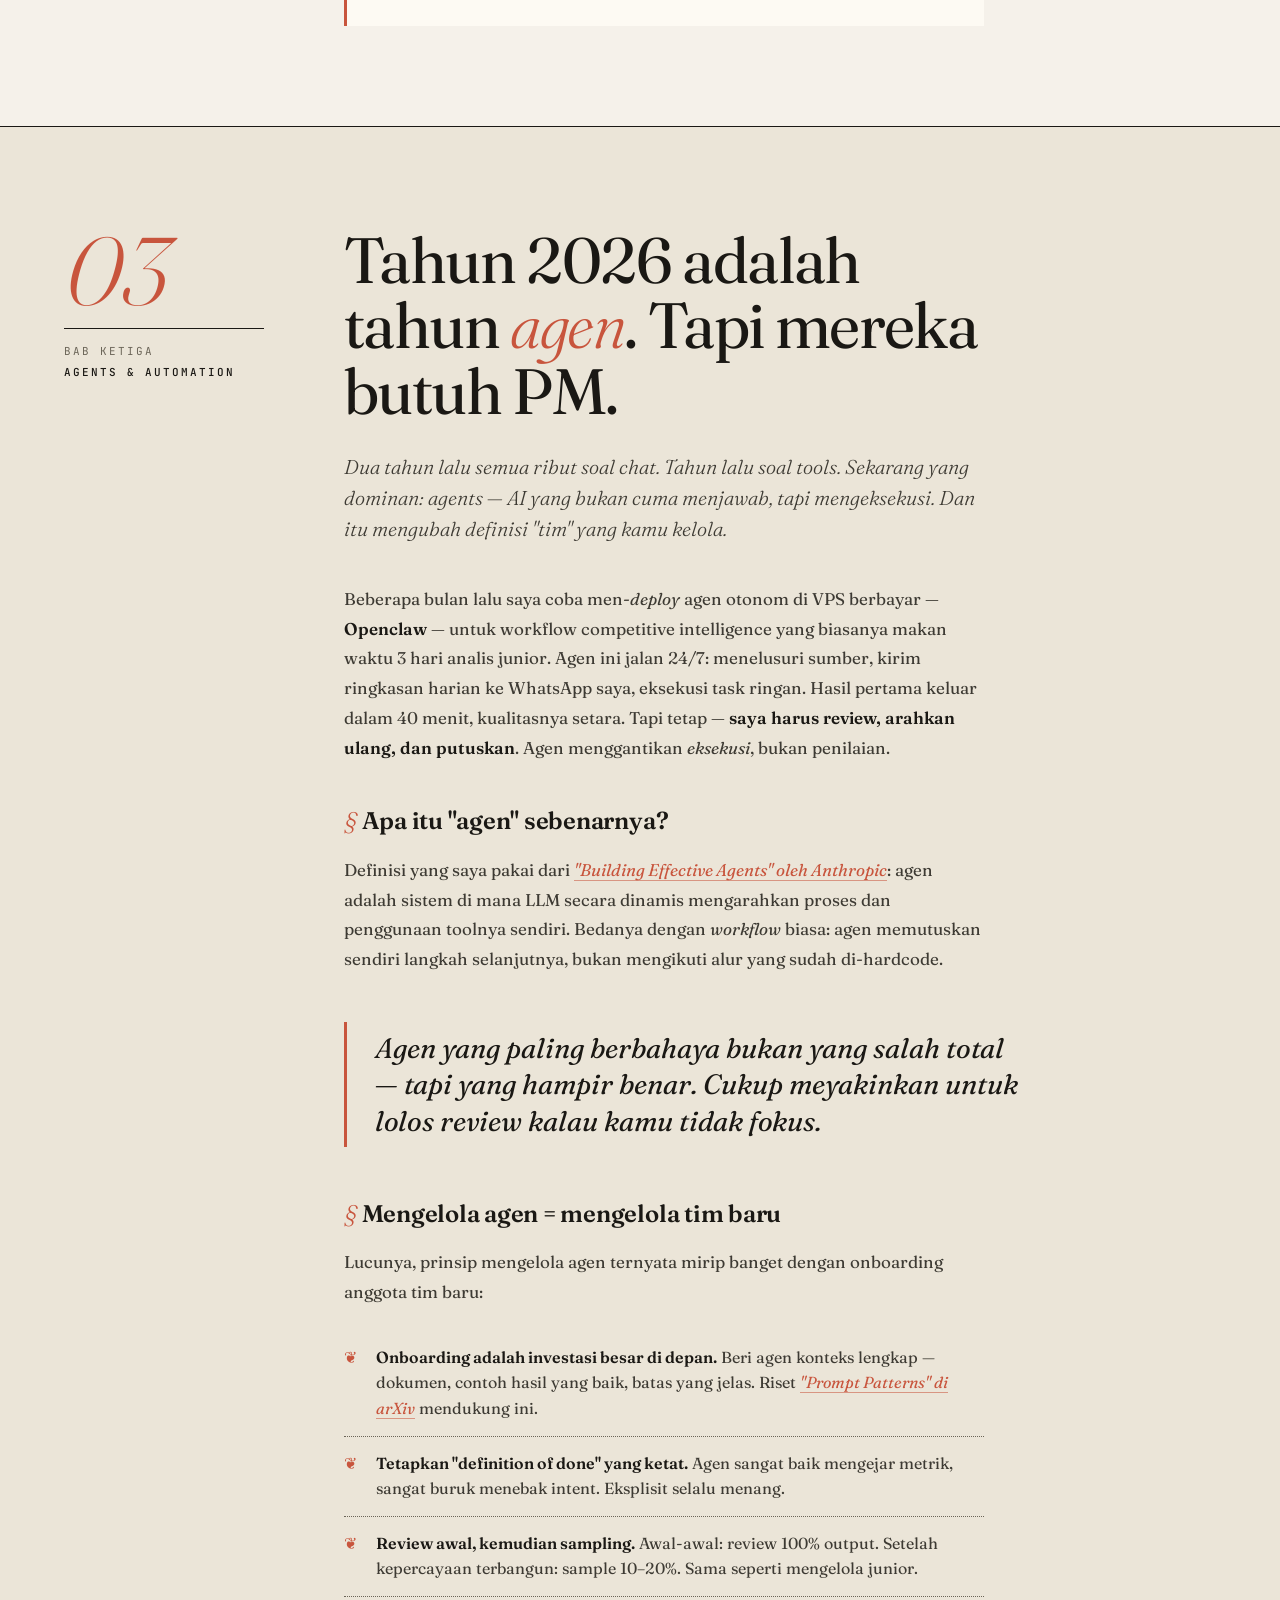
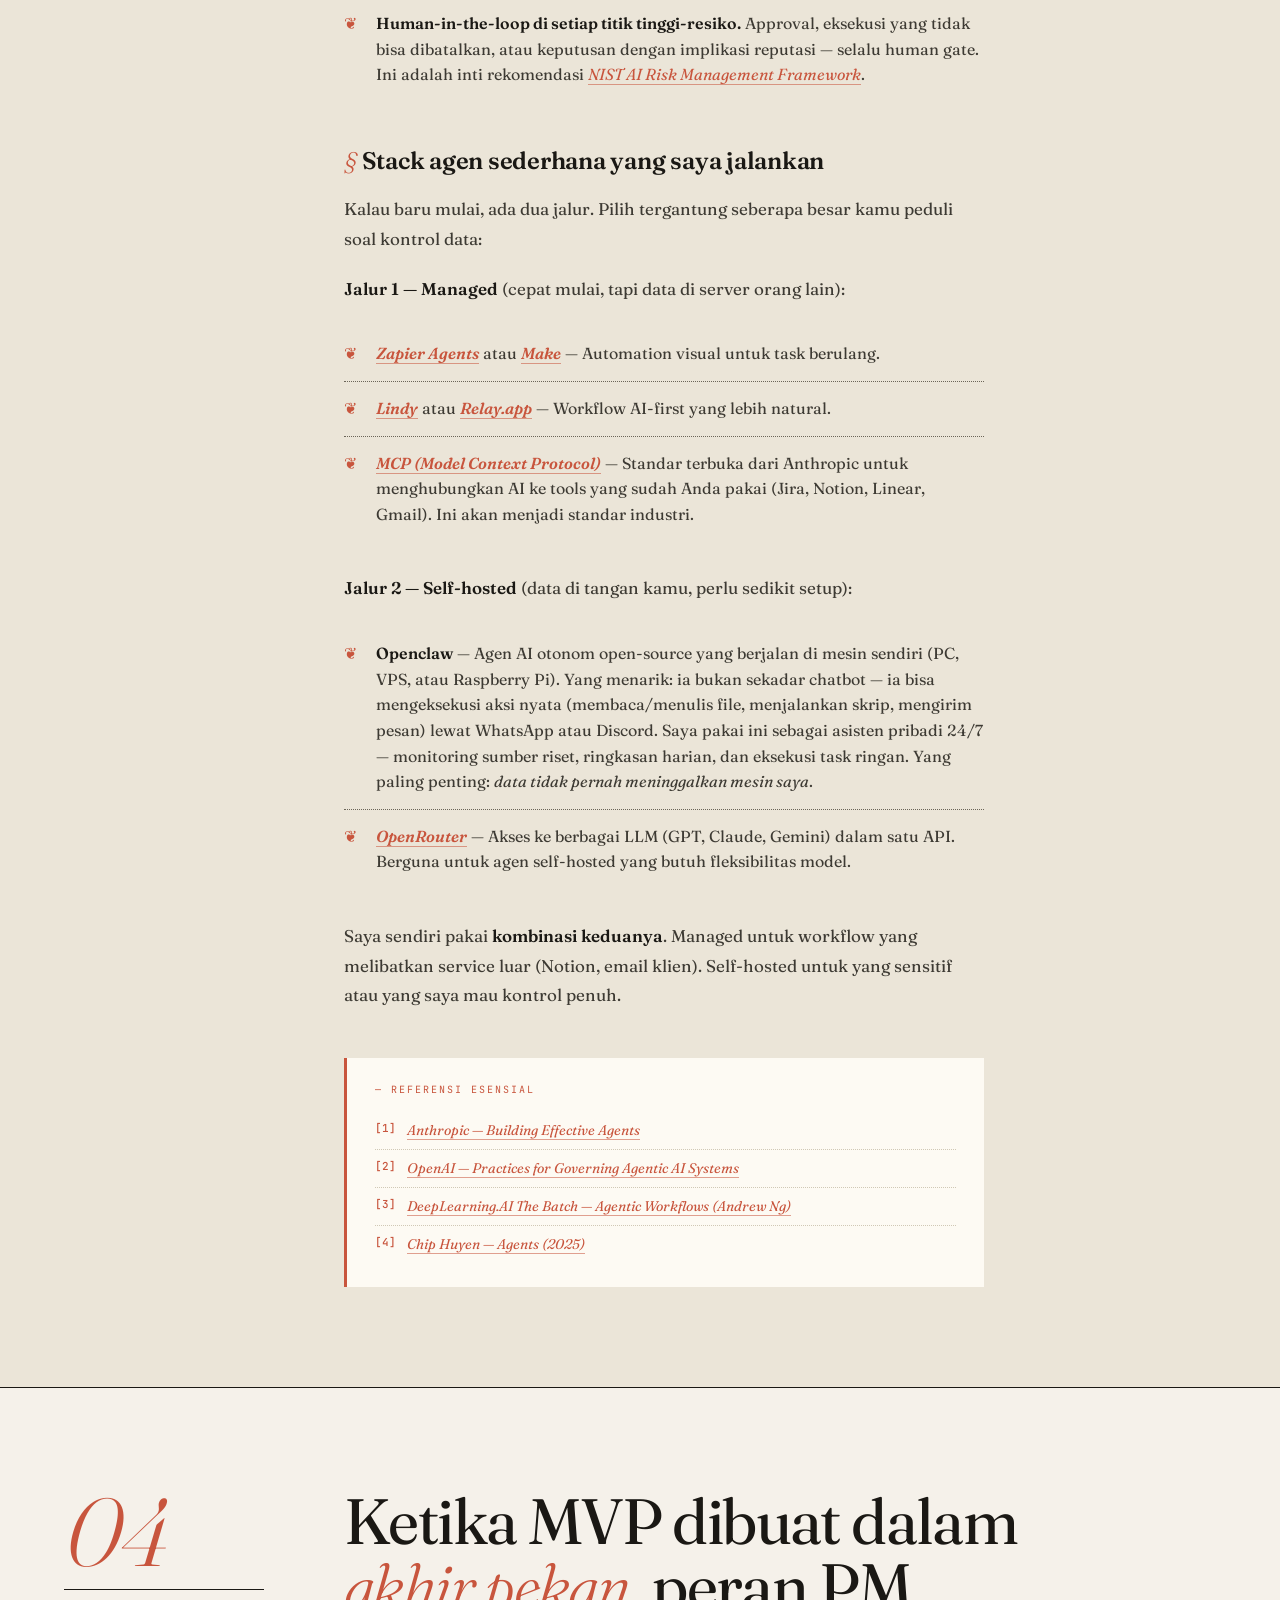
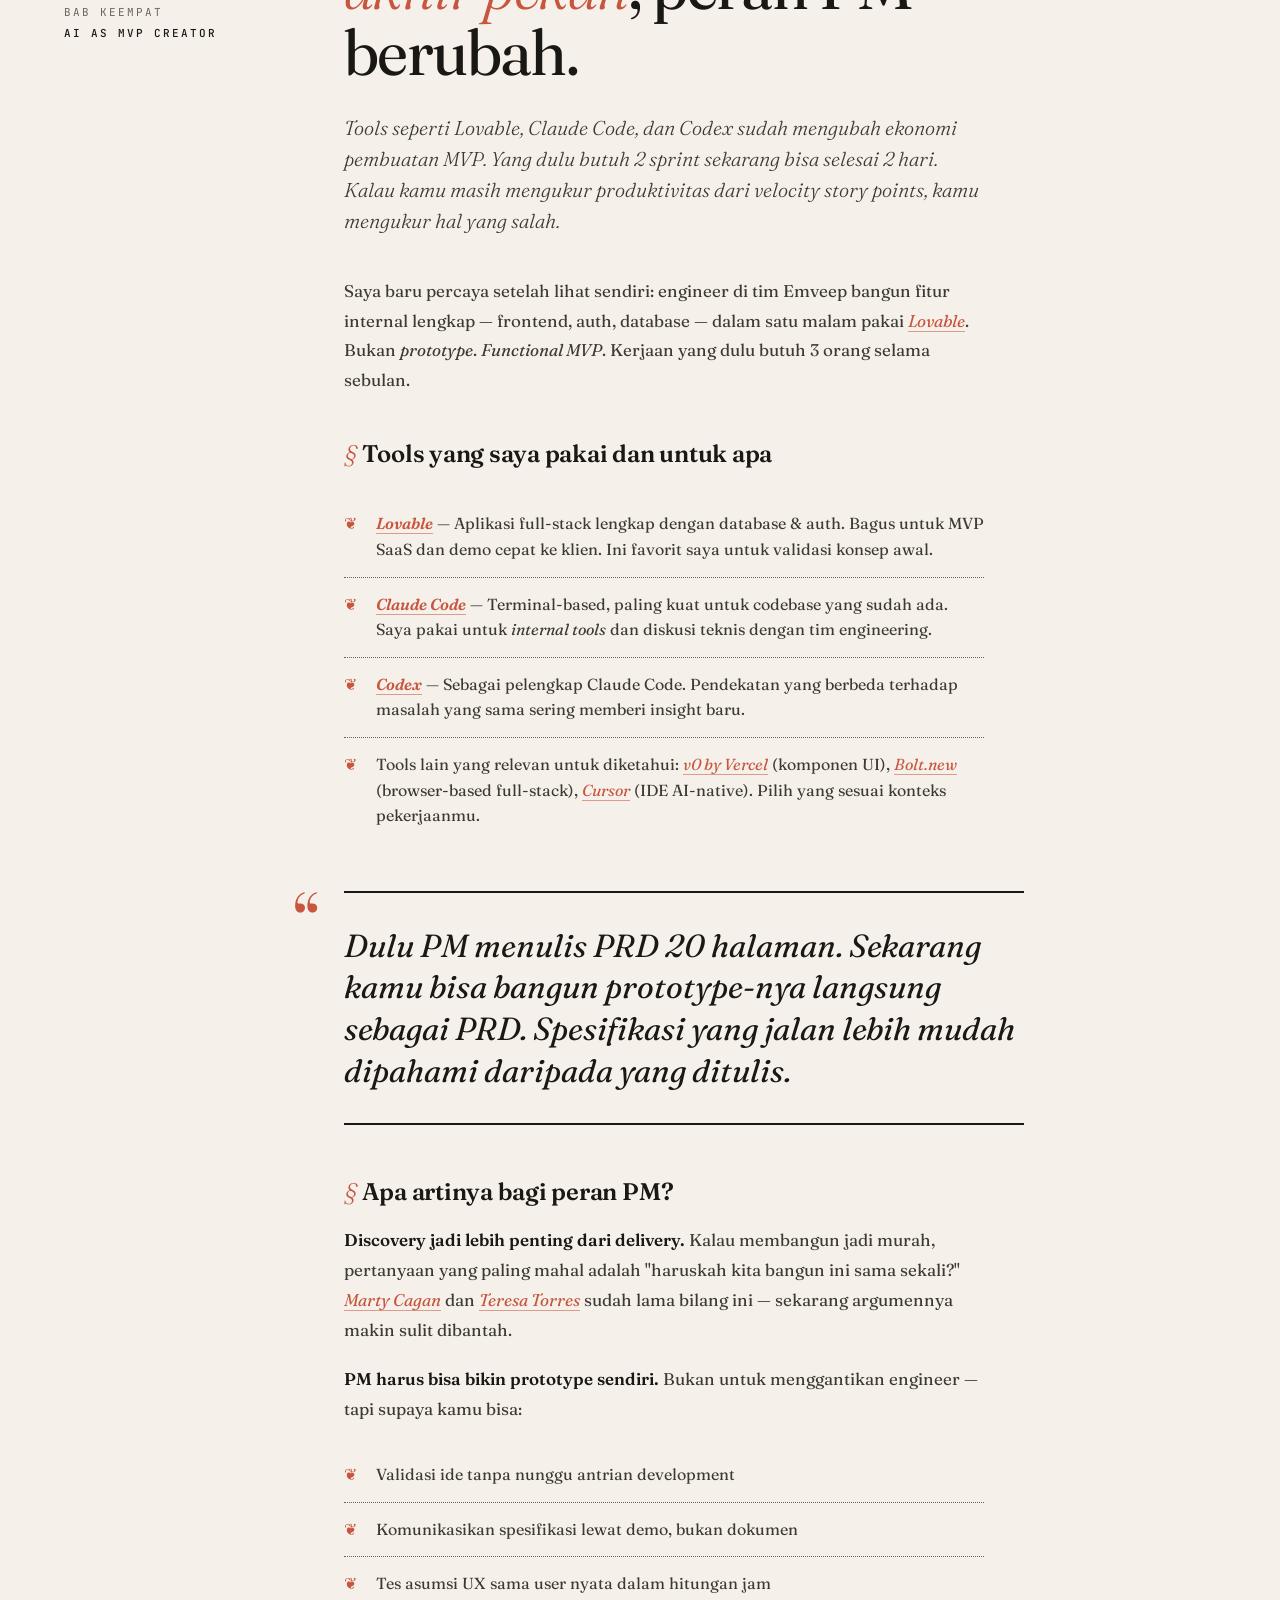
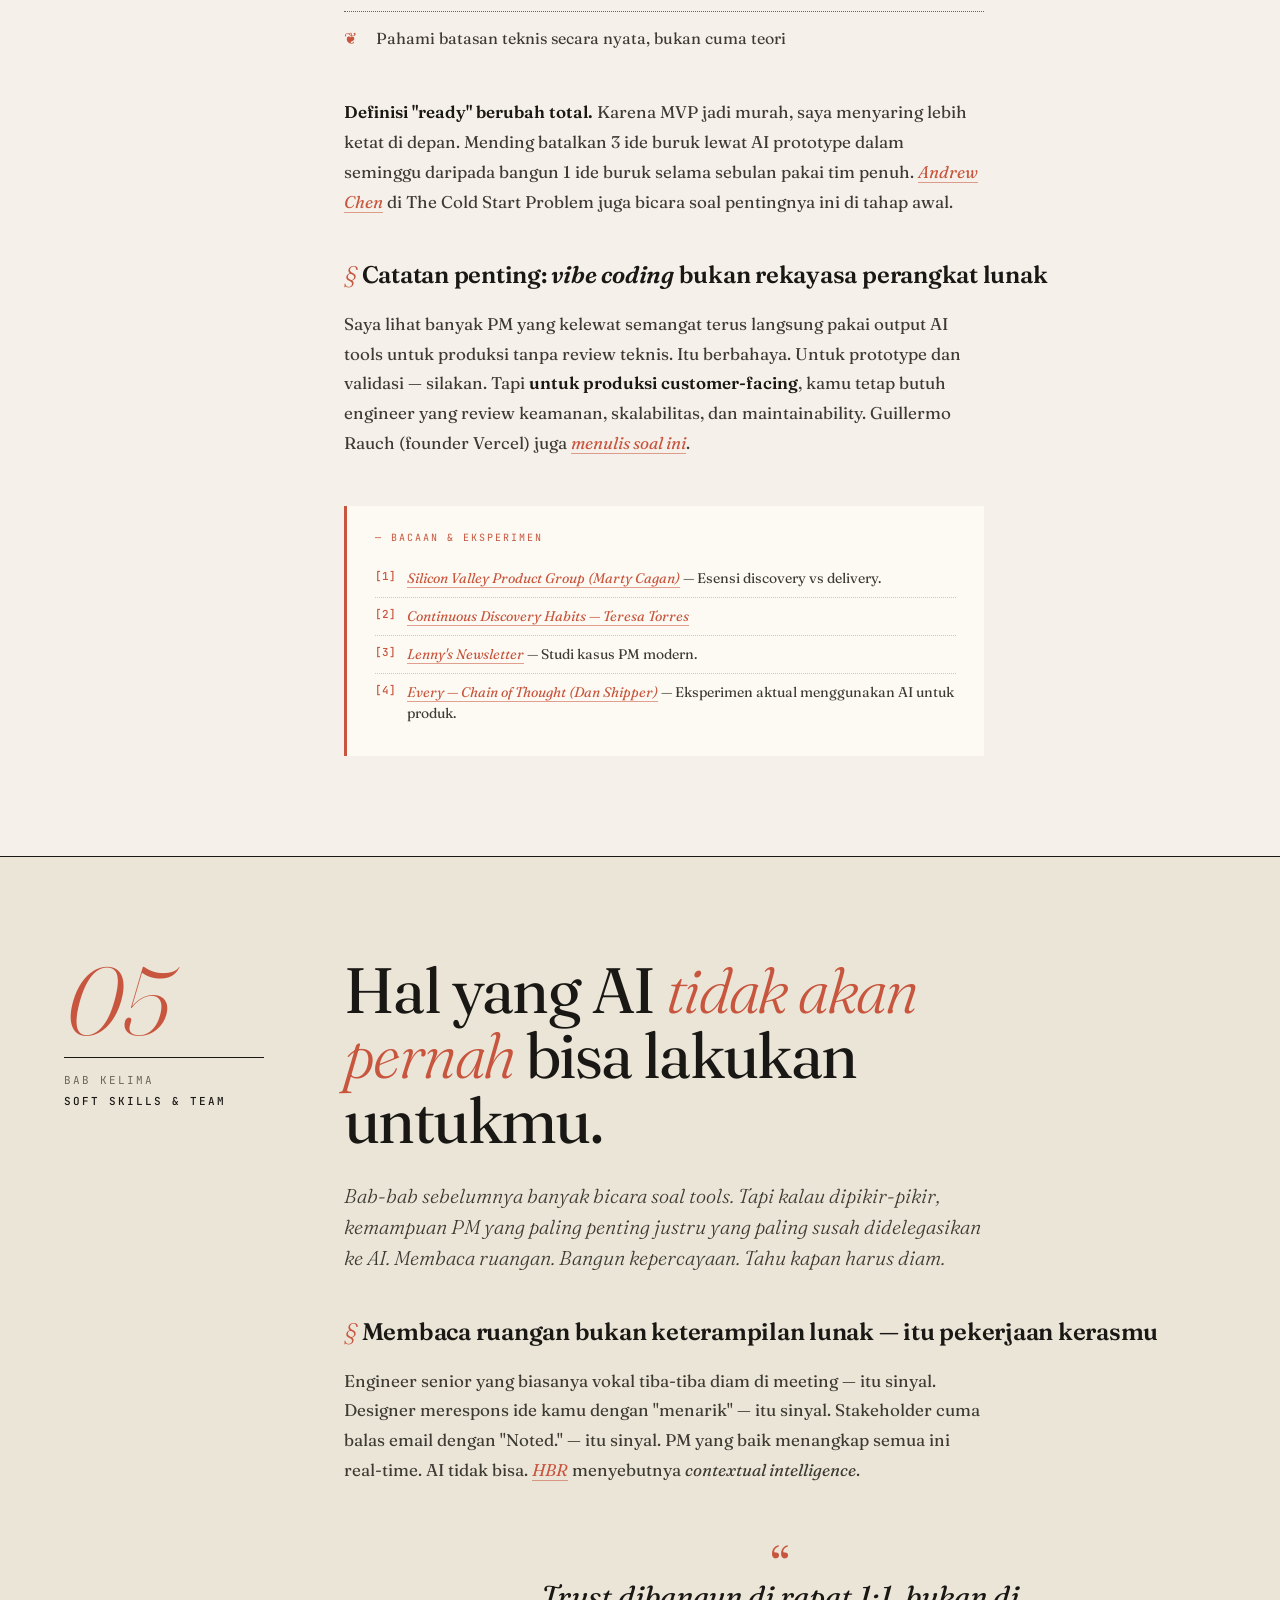
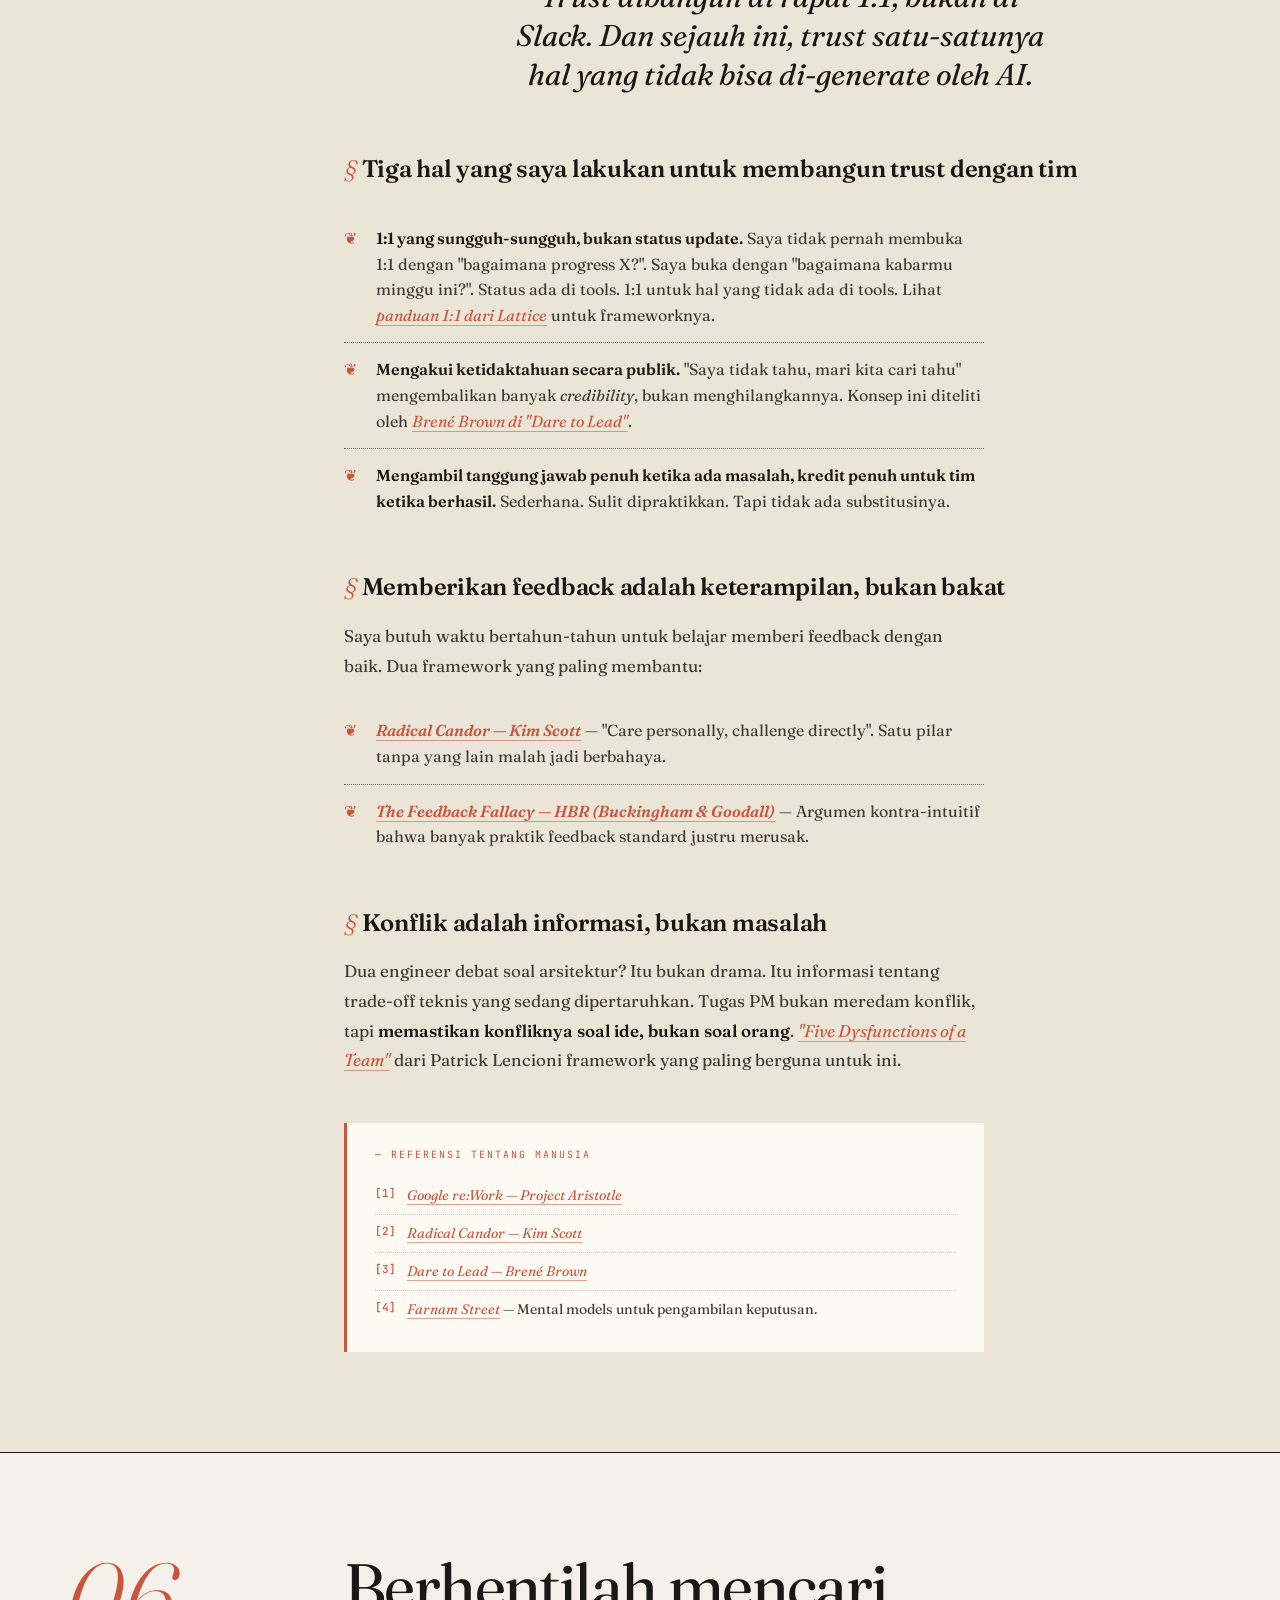
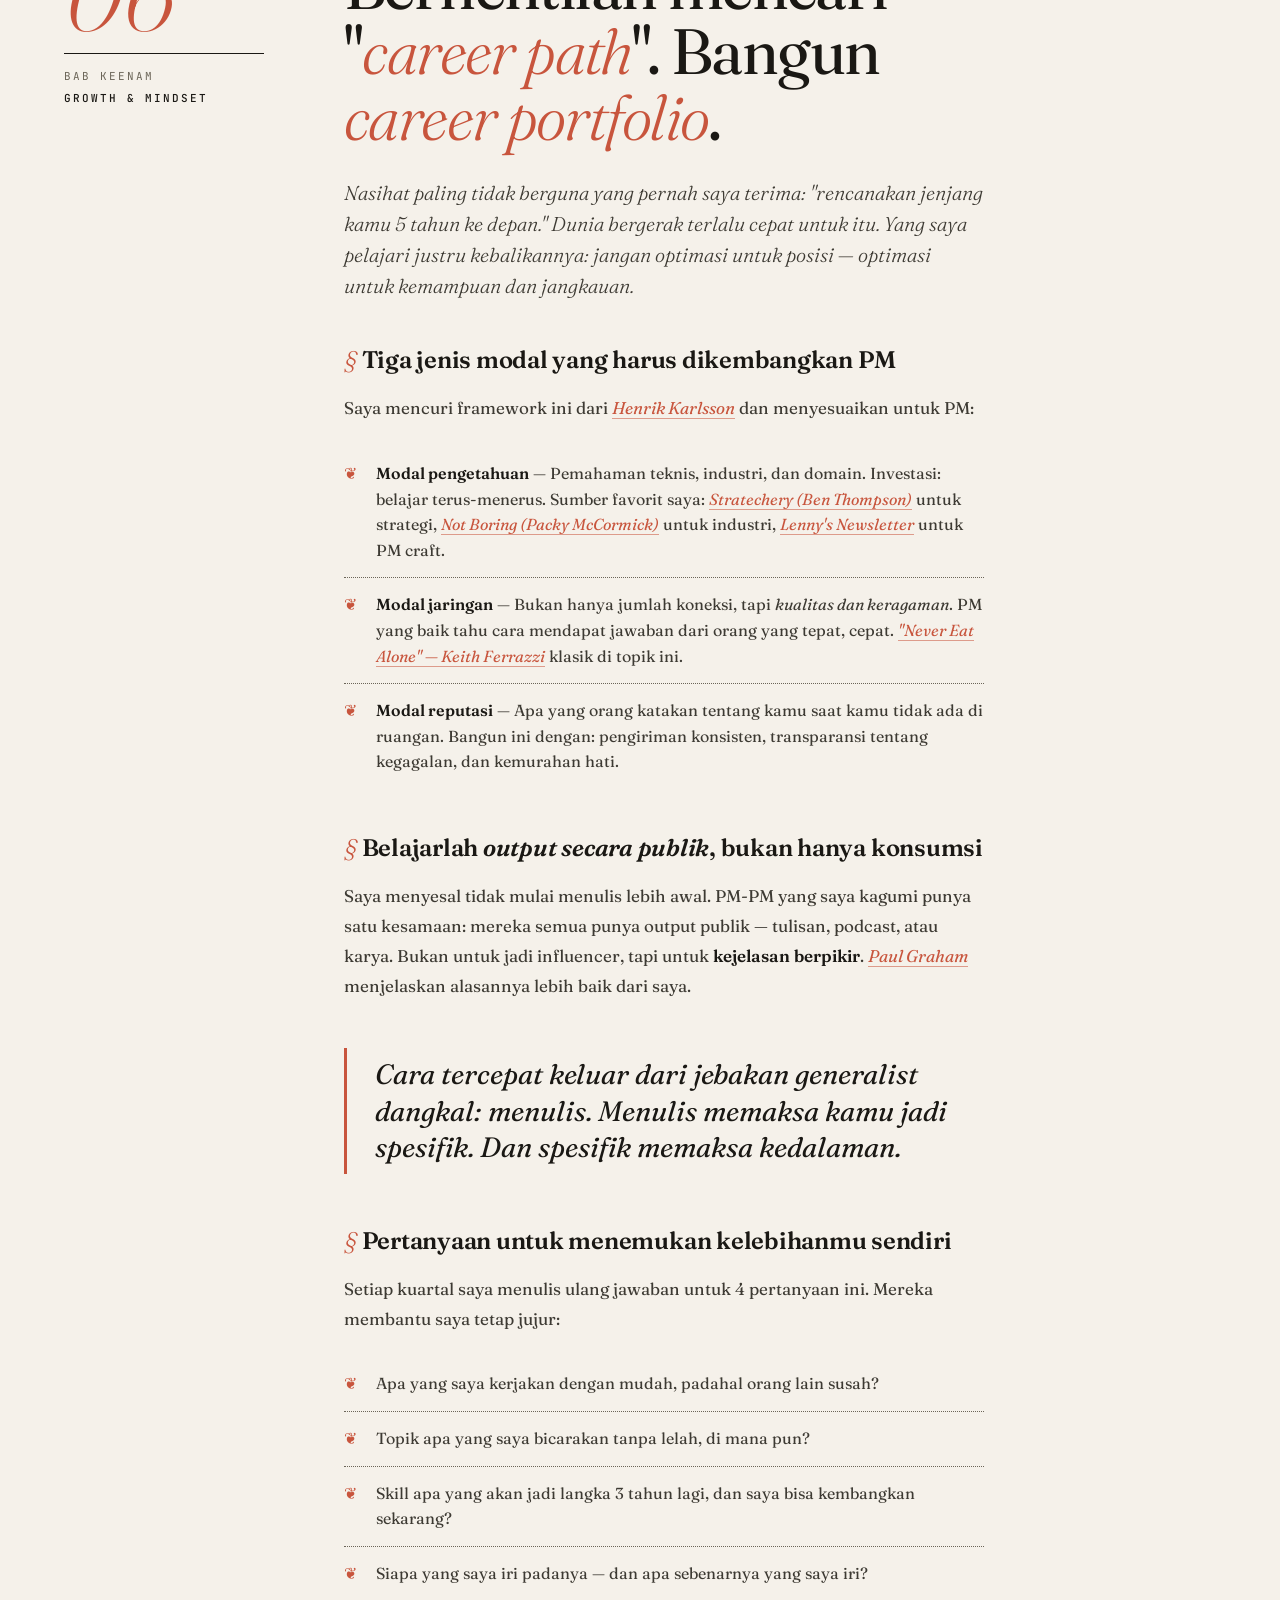
==== commit f792b21f: "Rewrite content to sound less AI-generated, more human - Break formulaic patterns (Pertama/Kedua/Ket" ====
--- a/index.html
+++ b/index.html
@@ -3,12 +3,91 @@
 <head>
 <meta charset="UTF-8">
 <meta name="viewport" content="width=device-width, initial-scale=1.0">
-<meta name="description" content="Catatan personal Heribertus Hariyanto Atmaja — Project Manager di Emveep — untuk PM penerus di era ketika AI mulai mengambil alih eksekusi teknis.">
+
+<!-- Primary SEO -->
+<title>The Handover — Catatan untuk PM Penerus di Era AI · Heribertus Hariyanto Atmaja</title>
+<meta name="description" content="Catatan personal Heribertus Hariyanto Atmaja — Project Manager di Emveep — untuk PM penerus di era ketika AI mulai mengambil alih eksekusi teknis. Tools, agents, soft skills, dan apa yang tidak berubah.">
+<meta name="keywords" content="project manager, PM, AI tools, agents, software house, Emveep, Indonesia, Claude Code, Lovable, project management, agile, scrum, AI MVP, Heribertus Hariyanto Atmaja">
+<meta name="author" content="Heribertus Hariyanto Atmaja">
+<meta name="robots" content="index, follow, max-snippet:-1, max-image-preview:large, max-video-preview:-1">
+<link rel="canonical" href="https://heri-page.vercel.app/">
+
+<!-- Theme & favicon -->
 <meta name="theme-color" content="#f5f1ea">
+<meta name="color-scheme" content="light">
+<link rel="icon" type="image/svg+xml" href="data:image/svg+xml,%3Csvg xmlns='http://www.w3.org/2000/svg' viewBox='0 0 32 32'%3E%3Crect width='32' height='32' fill='%23f5f1ea'/%3E%3Ctext x='16' y='24' font-family='Georgia,serif' font-size='22' font-weight='600' font-style='italic' fill='%23c8553d' text-anchor='middle'%3EH%3C/text%3E%3C/svg%3E">
+<link rel="apple-touch-icon" href="assets/author.jpg">
+
+<!-- Open Graph / Facebook -->
+<meta property="og:type" content="article">
+<meta property="og:site_name" content="The Handover">
 <meta property="og:title" content="The Handover — Catatan untuk PM Penerus di Era AI">
 <meta property="og:description" content="Sebuah arsip pribadi dari ruang kerja sebuah software house — tentang menjadi project manager di era AI.">
-<meta property="og:type" content="article">
-<title>The Handover — Catatan untuk PM Penerus di Era AI</title>
+<meta property="og:url" content="https://heri-page.vercel.app/">
+<meta property="og:image" content="https://heri-page.vercel.app/assets/author.jpg">
+<meta property="og:image:alt" content="Foto Heribertus Hariyanto Atmaja">
+<meta property="og:image:width" content="559">
+<meta property="og:image:height" content="619">
+<meta property="og:locale" content="id_ID">
+<meta property="og:locale:alternate" content="en_US">
+<meta property="article:author" content="Heribertus Hariyanto Atmaja">
+<meta property="article:published_time" content="2026-05-01T00:00:00+07:00">
+<meta property="article:modified_time" content="2026-05-12T00:00:00+07:00">
+<meta property="article:section" content="Essay">
+<meta property="article:tag" content="Project Management">
+<meta property="article:tag" content="AI">
+<meta property="article:tag" content="Career">
+
+<!-- Twitter Card -->
+<meta name="twitter:card" content="summary_large_image">
+<meta name="twitter:title" content="The Handover — Catatan untuk PM Penerus di Era AI">
+<meta name="twitter:description" content="Sebuah arsip pribadi dari ruang kerja sebuah software house — tentang menjadi project manager di era AI.">
+<meta name="twitter:image" content="https://heri-page.vercel.app/assets/author.jpg">
+<meta name="twitter:image:alt" content="Foto Heribertus Hariyanto Atmaja">
+
+<!-- JSON-LD structured data -->
+<script type="application/ld+json">
+{
+  "@context": "https://schema.org",
+  "@type": "Article",
+  "headline": "The Handover — Catatan untuk PM Penerus di Era AI",
+  "alternativeHeadline": "The Things I Wish Someone Told Me & Wish I Knew Sooner",
+  "description": "Catatan personal untuk PM penerus di era ketika AI mulai mengambil alih eksekusi teknis.",
+  "inLanguage": "id-ID",
+  "datePublished": "2026-05-01",
+  "dateModified": "2026-05-12",
+  "url": "https://heri-page.vercel.app/",
+  "image": {
+    "@type": "ImageObject",
+    "url": "https://heri-page.vercel.app/assets/author.jpg",
+    "width": 559,
+    "height": 619
+  },
+  "author": {
+    "@type": "Person",
+    "name": "Heribertus Hariyanto Atmaja",
+    "jobTitle": "Project Manager",
+    "worksFor": {
+      "@type": "Organization",
+      "name": "Emveep"
+    },
+    "sameAs": [
+      "https://www.linkedin.com/in/heribertus-hariyanto-atmaja-a29b63199/",
+      "https://www.instagram.com/heribertusha/"
+    ]
+  },
+  "publisher": {
+    "@type": "Person",
+    "name": "Heribertus Hariyanto Atmaja"
+  },
+  "mainEntityOfPage": {
+    "@type": "WebPage",
+    "@id": "https://heri-page.vercel.app/"
+  }
+}
+</script>
+
+<!-- Fonts -->
 <link rel="preconnect" href="https://fonts.googleapis.com">
 <link rel="preconnect" href="https://fonts.gstatic.com" crossorigin>
 <link href="https://fonts.googleapis.com/css2?family=Fraunces:opsz,wght@9..144,300;9..144,400;9..144,500;9..144,600;9..144,700;9..144,900&family=Inter:wght@300;400;500;600&family=JetBrains+Mono:wght@400;500&display=swap" rel="stylesheet">
@@ -1033,7 +1112,7 @@
     <div>
       <div class="kicker" lang="en">An essay for whoever takes this seat next</div>
       <h1 lang="en">The Things I Wish <em>Someone Told Me</em> <span class="ampersand">&amp;</span> Wish I Knew Sooner.</h1>
-      <p class="deck">Sebuah arsip pribadi dari ruang kerja sebuah <em>software house</em> — tentang menjadi <em>project manager</em> di era ketika AI tidak hanya membantu, tetapi mulai mengambil alih pekerjaan teknis. Dan kenapa peran kita justru menjadi <em>lebih penting</em>, bukan sebaliknya.</p>
+      <p class="deck">Arsip pribadi dari balik meja kerja sebuah <em>software house</em> — soal jadi <em>project manager</em> di masa ketika AI mulai mengerjakan hal-hal yang dulu cuma bisa dilakukan manusia. Dan kenapa justru itu bikin peran kita <em>makin penting</em>.</p>
       <div class="byline">
         <span>Sebuah catatan dari <strong>Heribertus Hariyanto Atmaja</strong></span>
         <span>Estimasi membaca · 14 menit</span>
@@ -1058,13 +1137,13 @@
 <section class="intro" id="intro">
   <div class="intro-inner">
     <div class="section-label">— Prolog —</div>
-    <p>Tulisan ini bukan tutorial. Bukan juga buku teks tentang <em>Agile</em>, <em>Scrum</em>, atau metodologi proyek yang bisa kamu pelajari dari <a class="ref" href="https://www.pmi.org/learning/library" target="_blank" rel="noopener">PMI Knowledge Library</a> atau <a class="ref" href="https://www.atlassian.com/agile" target="_blank" rel="noopener">Atlassian Agile Coach</a>. Ini catatan personal — kumpulan hal yang saya pelajari setelah bertahun-tahun mengoordinasikan tim, melihat proyek melenceng, memperbaiki rencana yang terlalu optimis, dan beberapa kali menyelamatkan proyek tepat sebelum semuanya terlalu jauh.</p>
-
-    <p>Saya menulis ini karena <strong>industri kita berubah lebih cepat dari yang saya bayangkan</strong>. Di Emveep, saya melihat pergeserannya dari dekat — dulu MVP klien bisa membutuhkan 6 minggu dan tim berisi 4 orang. Sekarang, satu engineer dengan <em>Claude Code</em>, <em>Codex</em>, atau <em>Lovable</em> bisa membuat versi awal dalam satu akhir pekan. Pertanyaannya tidak lagi berhenti di "bagaimana cara membangun ini?" — tapi apakah ini memang layak dibangun, untuk siapa, dan apa risikonya kalau kita salah membaca kebutuhan pengguna.</p>
-
-    <p>Di situlah PM menemukan kembali perannya. Bukan sebagai pencatat <em>task</em> — Trello, Notion, Jira, dan AI agent sudah bisa membantu banyak bagian itu — tapi karena <strong>seseorang tetap harus menjaga konteks</strong>. Konteks bisnis, konteks pengguna, konteks tim, konteks waktu, konteks politik kecil yang tidak tertulis di dokumen mana pun. Hal-hal seperti itu jarang masuk prompt. Tapi justru di situlah keputusan paling penting dibuat.</p>
-
-    <p>Yang akan kamu baca bukan kebenaran mutlak. Ini hanya hal-hal yang saya harap seseorang katakan kepada saya lebih awal. Ambil yang berguna, tinggalkan yang tidak cocok. Pada akhirnya, kamu tetap harus menemukan caramu sendiri.</p>
+    <p>Tulisan ini bukan tutorial. Kalau kamu butuh teori <em>Agile</em> atau <em>Scrum</em>, buka saja <a class="ref" href="https://www.pmi.org/learning/library" target="_blank" rel="noopener">PMI Knowledge Library</a> atau <a class="ref" href="https://www.atlassian.com/agile" target="_blank" rel="noopener">Atlassian Agile Coach</a> — jauh lebih lengkap. Ini cuma catatan pribadi. Hal-hal yang saya pelajari dari mengoordinasikan tim, melihat proyek melenceng, memperbaiki rencana yang kelewat optimis, dan kadang-kadang menyelamatkan situasi tepat sebelum semuanya keburu hancur.</p>
+
+    <p>Kenapa sekarang? Karena <strong>semuanya bergerak lebih cepat dari yang saya kira</strong>. Di Emveep, saya lihat sendiri — dulu bikin MVP klien butuh 6 minggu, tim 4 orang. Sekarang satu engineer pakai <em>Claude Code</em>, <em>Codex</em>, atau <em>Lovable</em> bisa kelar versi awalnya dalam satu akhir pekan. Pertanyaannya bergeser: bukan lagi "bagaimana cara membangun ini?" tapi "apakah ini memang layak dibangun, untuk siapa, dan apa risikonya kalau kita salah baca?"</p>
+
+    <p>Di situlah PM masih punya tempat. Bukan sebagai pencatat <em>task</em> — Trello, Notion, Jira, AI agent sudah bisa handle itu. Tapi karena <strong>seseorang tetap harus pegang konteks</strong>: konteks bisnis, pengguna, tim, waktu, dan politik kecil yang tidak pernah tertulis di dokumen mana pun. Hal-hal begitu tidak masuk prompt. Padahal di sanalah keputusan yang paling penting dibuat.</p>
+
+    <p>Yang kamu baca ini bukan kebenaran mutlak. Cuma hal-hal yang saya harap ada orang bilang ke saya lebih awal. Ambil yang berguna, tinggalkan sisanya. Pada akhirnya kamu tetap harus cari jalanmu sendiri.</p>
   </div>
 </section>
 
@@ -1077,9 +1156,9 @@
     </div>
     <div class="chapter-body">
       <h2>Planning bukan tentang <em>jadwal</em>. Tentang <em>asumsi</em>.</h2>
-      <p class="lede">Setiap Gantt chart yang pernah saya buat di awal karier ternyata fiksi. Bukan karena timnya buruk — tapi karena saya pikir <em>planning</em> adalah memprediksi waktu, padahal sebenarnya adalah memetakan ketidakpastian.</p>
-
-      <p>Pelajaran termahal saya: <strong>jadwal proyek bukan kontrak dengan realita</strong>. Itu adalah hipotesis. Setiap deadline yang kamu tulis sebenarnya mengandung asumsi tersembunyi — bahwa <em>dependency</em> akan selesai tepat waktu, bahwa <em>requirement</em> tidak berubah, bahwa orangnya tidak sakit, bahwa <em>scope creep</em> tidak terjadi. Ini yang dijelaskan <a class="ref" href="https://en.wikipedia.org/wiki/Hofstadter%27s_law" target="_blank" rel="noopener">Hofstadter's Law</a> dengan sempurna: "It always takes longer than you expect, even when you take into account Hofstadter's Law."</p>
+      <p class="lede">Setiap Gantt chart yang saya buat di awal karier ternyata fiksi. Bukan karena timnya buruk — tapi karena saya kira <em>planning</em> itu soal memprediksi waktu. Padahal sebenarnya soal memetakan ketidakpastian.</p>
+
+      <p>Yang paling mahal saya pelajari: <strong>jadwal proyek itu bukan kontrak dengan kenyataan</strong>. Itu hipotesis. Setiap deadline yang kamu tulis sebenarnya penuh asumsi tersembunyi — <em>dependency</em> bakal selesai tepat waktu, <em>requirement</em> tidak berubah, orangnya tidak sakit, <em>scope creep</em> tidak terjadi. <a class="ref" href="https://en.wikipedia.org/wiki/Hofstadter%27s_law" target="_blank" rel="noopener">Hofstadter's Law</a> mengatakannya paling baik: "It always takes longer than you expect, even when you take into account Hofstadter's Law."</p>
 
       <p>Jadi sekarang saya melakukan dua hal yang berbeda dari kebanyakan PM:</p>
 
@@ -1087,15 +1166,15 @@
       <p>Setiap milestone diikat dengan asumsi yang harus benar. Kalau asumsinya berubah, jadwalnya otomatis berubah. Ini bukan ide saya — saya pinjam dari <a class="ref" href="https://www.bcg.com/publications/2023/managing-uncertainty-in-projects" target="_blank" rel="noopener">framework BCG tentang Discovery-Driven Planning</a> dan konsep <em>assumption mapping</em> yang juga dibahas di <a class="ref" href="https://strategyzer.com/library/assumptions-mapping" target="_blank" rel="noopener">Strategyzer</a>.</p>
 
       <h3>Saya selalu memisahkan <em>komitmen</em> dari <em>perkiraan</em></h3>
-      <p>Stakeholder boleh tahu perkiraan, tapi hanya boleh diikat oleh komitmen. Perkiraan adalah pekerjaan Anda. Komitmen adalah janji. Banyak konflik PM-stakeholder muncul karena dua hal ini dicampur.</p>
-
-      <div class="pullquote">Stakeholder tidak frustrasi karena Anda terlambat. Mereka frustrasi karena mereka <em>tahu terlambat</em> belakangan.</div>
+      <p>Stakeholder boleh tahu perkiraan, tapi yang mengikat cuma komitmen. Perkiraan itu pekerjaan kamu — komitmen itu janji. Banyak konflik PM-stakeholder muncul gara-gara dua hal ini dicampur jadi satu.</p>
+
+      <div class="pullquote">Stakeholder tidak frustrasi karena kamu terlambat. Mereka frustrasi karena mereka <em>tahunya belakangan</em>.</div>
 
       <h3>Risk register itu bukan dokumen — tapi <em>kebiasaan</em></h3>
-      <p>Format risk register yang paling efektif yang saya temukan bukan tabel di Confluence yang tidak pernah diupdate. Tapi <strong>5 menit di awal setiap weekly</strong>: "Apa yang membuat kamu khawatir minggu ini?" Itu saja. Jawaban tim selalu lebih jujur daripada apapun yang ditulis di dokumen formal. Pendekatan ini sangat dipengaruhi oleh konsep <em>psychological safety</em> dari risetnya <a class="ref" href="https://www.hbs.edu/faculty/Pages/profile.aspx?facId=6451" target="_blank" rel="noopener">Amy Edmondson di Harvard</a> dan studi <a class="ref" href="https://rework.withgoogle.com/print/guides/5721312655835136/" target="_blank" rel="noopener">Project Aristotle Google</a>.</p>
+      <p>Risk register paling efektif yang saya temukan bukan tabel di Confluence yang tidak pernah di-update. Tapi <strong>5 menit di awal setiap weekly</strong>: "Apa yang bikin kamu khawatir minggu ini?" Cuma itu. Jawaban tim selalu lebih jujur daripada apa pun yang ditulis di dokumen formal. Soal kenapa ini bekerja, baca riset <em>psychological safety</em> dari <a class="ref" href="https://www.hbs.edu/faculty/Pages/profile.aspx?facId=6451" target="_blank" rel="noopener">Amy Edmondson di Harvard</a> dan studi <a class="ref" href="https://rework.withgoogle.com/print/guides/5721312655835136/" target="_blank" rel="noopener">Project Aristotle Google</a>.</p>
 
       <h3>Stakeholder mapping dilakukan <em>sebelum</em> Anda butuh</h3>
-      <p>Pelajaran lain yang mahal: mengelola stakeholder bukan keterampilan komunikasi, tapi <strong>keterampilan politik</strong> — dan saya tidak bermaksud kotor. Setiap stakeholder punya KPI sendiri, tekanan dari atasannya sendiri, dan ketakutan sendiri. Tugas PM adalah memahami semua itu sebelum harus minta sesuatu. <a class="ref" href="https://www.mindtools.com/aol0rms/stakeholder-analysis" target="_blank" rel="noopener">Stakeholder Analysis dari MindTools</a> adalah titik awal yang baik, dan <a class="ref" href="https://hbr.org/2007/11/influence-management-the-art-of-creating-and-sharing-value" target="_blank" rel="noopener">artikel HBR tentang influence management</a> mengisi sisanya.</p>
+      <p>Pelajaran mahal lainnya: mengelola stakeholder itu bukan keterampilan komunikasi — itu <strong>keterampilan politik</strong>. Dan saya tidak bermaksud negatif. Setiap stakeholder punya KPI sendiri, tekanan dari atasannya sendiri, dan ketakutannya sendiri. Tugas kamu: pahami semua itu <em>sebelum</em> kamu perlu minta sesuatu dari mereka. <a class="ref" href="https://www.mindtools.com/aol0rms/stakeholder-analysis" target="_blank" rel="noopener">Stakeholder Analysis dari MindTools</a> titik awal yang oke, dan <a class="ref" href="https://hbr.org/2007/11/influence-management-the-art-of-creating-and-sharing-value" target="_blank" rel="noopener">artikel HBR soal influence management</a> melengkapi sisanya.</p>
 
       <div class="refs">
         <div class="refs-title">— Bacaan Lanjutan</div>
@@ -1119,28 +1198,28 @@
     </div>
     <div class="chapter-body">
       <h2>AI tools tidak menggantikanmu. Tapi PM yang <em>tidak pakai AI</em> akan tergantikan.</h2>
-      <p class="lede">Ini bukan opini saya — ini observasi yang sudah dikonfirmasi oleh banyak laporan industri. Yang paling jelas: World Economic Forum's Future of Jobs Report 2025 menyebut <em>AI literacy</em> sebagai skill #2 yang paling dicari tahun ini.</p>
-
-      <p>Tapi saya ingin jujur: saya pernah skeptis. Saya pikir AI hanya akan menghasilkan ringkasan rapat yang dangkal dan email yang terdengar palsu. Saya salah. Bukan karena AI-nya hebat — tapi karena <strong>saya salah memikirkan caranya</strong>. Saya pakai AI seperti asisten yang mengerjakan tugas. Yang benar: pakai AI seperti <em>thinking partner</em> yang menantang asumsimu.</p>
+      <p class="lede">Bukan opini. World Economic Forum Future of Jobs Report 2025 menaruh <em>AI literacy</em> di posisi kedua skill paling dicari. Datanya sudah jelas.</p>
+
+      <p>Dulu saya skeptis. Saya pikir AI cuma bisa bikin ringkasan rapat yang dangkal dan email yang kedengarannya palsu. Ternyata yang salah bukan AI-nya — <strong>saya yang salah pakai</strong>. Saya perlakukan AI seperti asisten yang disuruh-suruh. Begitu saya ubah jadi <em>thinking partner</em> yang menantang asumsi saya, hasilnya beda jauh.</p>
 
       <h3>Pergeseran mental: dari <em>prompt</em> ke <em>konteks</em></h3>
-      <p>Mantra lama "prompt engineering" sudah mati. Yang penting sekarang adalah <strong>context engineering</strong> — bagaimana kamu memberi AI cukup latar belakang untuk berpikir bersamamu. Ini dijelaskan dengan sangat baik di <a class="ref" href="https://www.anthropic.com/news/contextual-retrieval" target="_blank" rel="noopener">artikel Anthropic tentang Contextual Retrieval</a>, dan juga di <a class="ref" href="https://www.latent.space/p/context-engineering" target="_blank" rel="noopener">esai Latent Space tentang Context Engineering</a>.</p>
-
-      <p>Dalam praktiknya: saya tidak pernah lagi mengetik "buatkan saya project plan". Saya menulis konteks selama 5–10 menit — siapa stakeholder-nya, batasannya, sejarah masalahnya, gaya komunikasi tim — baru meminta bantuan. Outputnya berbeda drastis.</p>
-
-      <div class="pullquote minimal">AI memperbesar apa yang kamu bawa ke meja. Kalau pemikiranmu dangkal, AI hanya akan menghasilkan kedangkalan yang lebih cepat.</div>
+      <p>Istilah "prompt engineering" sudah mulai usang. Yang lebih penting sekarang: <strong>context engineering</strong> — gimana caranya kasih AI konteks yang cukup supaya dia bisa berpikir bareng kamu, bukan cuma menjawab. <a class="ref" href="https://www.anthropic.com/news/contextual-retrieval" target="_blank" rel="noopener">Anthropic</a> dan <a class="ref" href="https://www.latent.space/p/context-engineering" target="_blank" rel="noopener">Latent Space</a> sudah menulis soal ini dengan baik.</p>
+
+      <p>Contoh kecil: saya tidak pernah lagi ketik "buatkan saya project plan". Saya tulis dulu konteksnya 5–10 menit — siapa stakeholder-nya, batasannya apa, sejarah masalahnya gimana, gaya komunikasi timnya seperti apa. Baru minta bantuan. Hasilnya beda jauh.</p>
+
+      <div class="pullquote minimal">AI memperbesar apa yang sudah ada di kepalamu. Pemikiran dangkal masuk, hasil dangkal keluar — cuma lebih cepat.</div>
 
       <h3>Empat tempat AI mengubah pekerjaan harian saya</h3>
 
       <ul class="notes">
-        <li><strong>Synthesis rapat &amp; dokumen</strong> — Saya pakai <a class="ref" href="https://claude.ai" target="_blank" rel="noopener">Claude</a> untuk merangkum 1 jam rapat menjadi <em>action items</em>, <em>open questions</em>, dan <em>decision log</em>. Bukan hanya transkrip. Risetnya <a class="ref" href="https://www.microsoft.com/en-us/worklab/work-trend-index/" target="_blank" rel="noopener">Microsoft Work Trend Index</a> menunjukkan rata-rata pekerja menghemat 30 menit per hari dari ini saja.</li>
-        <li><strong>Stakeholder communication</strong> — Drafting email sulit. AI membantu saya mengatur ulang nada — dari "frustrasi" ke "profesional yang asertif" — tanpa kehilangan substansi. Lihat <a class="ref" href="https://hbr.org/2024/05/how-people-are-really-using-genai" target="_blank" rel="noopener">survey HBR "How People Are Really Using GenAI"</a> — komunikasi adalah use case #1.</li>
-        <li><strong>Risk &amp; pre-mortem analysis</strong> — Saya minta AI berperan sebagai "PM senior yang skeptis" dan mengkritik rencana saya. Teknik <em>pre-mortem</em> dari <a class="ref" href="https://hbr.org/2007/09/performing-a-project-premortem" target="_blank" rel="noopener">Gary Klein di HBR</a> jadi 10x lebih kuat dengan AI.</li>
-        <li><strong>Knowledge retrieval di tools</strong> — <a class="ref" href="https://www.notion.so/help/notion-ai" target="_blank" rel="noopener">Notion AI</a> dan <a class="ref" href="https://www.atlassian.com/software/artificial-intelligence" target="_blank" rel="noopener">Atlassian Intelligence</a> sudah mencari konteks lintas dokumen. "Apa keputusan kita tentang X 3 bulan lalu?" — jawaban dalam 5 detik.</li>
+        <li><strong>Synthesis rapat &amp; dokumen</strong> — <a class="ref" href="https://claude.ai" target="_blank" rel="noopener">Claude</a> buat merangkum 1 jam rapat jadi <em>action items</em>, <em>open questions</em>, dan <em>decision log</em>. Bukan transkrip — tapi ringkasan yang bisa langsung ditindaklanjuti. <a class="ref" href="https://www.microsoft.com/en-us/worklab/work-trend-index/" target="_blank" rel="noopener">Microsoft Work Trend Index</a> bilang rata-rata pekerja hemat 30 menit per hari dari ini saja.</li>
+        <li><strong>Stakeholder communication</strong> — Nulis email ke stakeholder itu susah, apalagi kalau lagi frustrasi. AI bantu saya atur ulang nada tanpa kehilangan substansi. Menurut <a class="ref" href="https://hbr.org/2024/05/how-people-are-really-using-genai" target="_blank" rel="noopener">survey HBR</a>, komunikasi memang use case nomor satu.</li>
+        <li><strong>Risk &amp; pre-mortem analysis</strong> — Saya suruh AI jadi "PM senior yang skeptis" dan kritik rencana saya. Teknik <em>pre-mortem</em> dari <a class="ref" href="https://hbr.org/2007/09/performing-a-project-premortem" target="_blank" rel="noopener">Gary Klein</a> jadi jauh lebih tajam kalau ada sparring partner yang tidak capek.</li>
+        <li><strong>Knowledge retrieval</strong> — <a class="ref" href="https://www.notion.so/help/notion-ai" target="_blank" rel="noopener">Notion AI</a> dan <a class="ref" href="https://www.atlassian.com/software/artificial-intelligence" target="_blank" rel="noopener">Atlassian Intelligence</a> bisa cari konteks lintas dokumen. "Keputusan kita soal X tiga bulan lalu apa?" — jawaban dalam hitungan detik.</li>
       </ul>
 
       <h3>Tools yang saya pakai aktif setiap hari</h3>
-      <p>Saya akan menulis daftar lengkapnya di bagian Stack — tapi prinsipnya: <strong>pilih 3–4 tools, bukan 15</strong>. Penggunaan dalam adalah cara mendapatkan nilai, bukan koleksi. Ini juga argumen utama di <a class="ref" href="https://a16z.com/the-economic-case-for-generative-ai-and-foundation-models/" target="_blank" rel="noopener">esai a16z tentang ekonomi GenAI</a>.</p>
+      <p>Daftar lengkap ada di bagian Stack. Tapi prinsipnya: <strong>pilih 3–4 tools, pakai dalam-dalam</strong>. Bukan koleksi. <a class="ref" href="https://a16z.com/the-economic-case-for-generative-ai-and-foundation-models/" target="_blank" rel="noopener">a16z</a> juga bilang hal yang sama soal ekonomi GenAI — nilainya ada di kedalaman penggunaan.</p>
 
       <div class="refs">
         <div class="refs-title">— Referensi &amp; Riset</div>
@@ -1164,17 +1243,17 @@
     </div>
     <div class="chapter-body">
       <h2>Tahun 2026 adalah tahun <em>agen</em>. Tapi mereka butuh PM.</h2>
-      <p class="lede">Jika 2023 adalah tentang <em>chat</em>, 2024 tentang <em>tools</em>, maka 2025–2026 adalah tentang <em>agents</em>. AI yang tidak hanya menjawab, tapi <em>mengeksekusi</em>. Ini mengubah definisi "tim" yang kamu kelola.</p>
-
-      <p>Beberapa bulan lalu, saya menjalankan eksperimen kecil: saya men-<em>deploy</em> sebuah agen otonom di VPS yang berbayar — namanya <strong>Openclaw</strong> — dan menugaskannya satu <em>workflow</em> kompetitif intelligence yang biasanya butuh 3 hari analis junior. Agen ini berjalan 24/7, menelusuri sumber, mengirim ringkasan harian ke WhatsApp saya, dan mengeksekusi task ringan di laptop saya. Hasil pertama selesai dalam 40 menit, kualitas yang setara. Tapi yang menarik bukan itu. Yang menarik: <strong>saya tetap perlu mereview, mengarahkan ulang, dan memutuskan</strong>. Agen tidak menggantikan saya. Mereka menggantikan <em>eksekusi</em> saya. Penilaian masih pekerjaan saya.</p>
+      <p class="lede">Dua tahun lalu semua ribut soal <em>chat</em>. Tahun lalu soal <em>tools</em>. Sekarang yang dominan: <em>agents</em> — AI yang bukan cuma menjawab, tapi mengeksekusi. Dan itu mengubah definisi "tim" yang kamu kelola.</p>
+
+      <p>Beberapa bulan lalu saya coba men-<em>deploy</em> agen otonom di VPS berbayar — <strong>Openclaw</strong> — untuk workflow competitive intelligence yang biasanya makan waktu 3 hari analis junior. Agen ini jalan 24/7: menelusuri sumber, kirim ringkasan harian ke WhatsApp saya, eksekusi task ringan. Hasil pertama keluar dalam 40 menit, kualitasnya setara. Tapi tetap — <strong>saya harus review, arahkan ulang, dan putuskan</strong>. Agen menggantikan <em>eksekusi</em>, bukan penilaian.</p>
 
       <h3>Apa itu "agen" sebenarnya?</h3>
-      <p>Definisi yang saya pakai datang dari <a class="ref" href="https://www.anthropic.com/research/building-effective-agents" target="_blank" rel="noopener">"Building Effective Agents" oleh Anthropic</a>: agen adalah sistem dimana LLM secara dinamis mengarahkan proses dan penggunaan toolnya sendiri, mempertahankan kontrol atas bagaimana mereka menyelesaikan tugas. Ini berbeda dengan <em>workflow</em> yang prosesnya sudah ditentukan kode di luar.</p>
-
-      <div class="pullquote side">Agen tidak menggantikan pekerjaanmu. Mereka menggantikan <em>eksekusi</em>. Penilaian masih pekerjaanmu.</div>
+      <p>Definisi yang saya pakai dari <a class="ref" href="https://www.anthropic.com/research/building-effective-agents" target="_blank" rel="noopener">"Building Effective Agents" oleh Anthropic</a>: agen adalah sistem di mana LLM secara dinamis mengarahkan proses dan penggunaan toolnya sendiri. Bedanya dengan <em>workflow</em> biasa: agen memutuskan sendiri langkah selanjutnya, bukan mengikuti alur yang sudah di-hardcode.</p>
+
+      <div class="pullquote side">Agen yang paling berbahaya bukan yang salah total — tapi yang <em>hampir benar</em>. Cukup meyakinkan untuk lolos review kalau kamu tidak fokus.</div>
 
       <h3>Mengelola agen = mengelola tim baru</h3>
-      <p>Anehnya, prinsip mengelola agen mirip dengan mengelola anggota tim baru:</p>
+      <p>Lucunya, prinsip mengelola agen ternyata mirip banget dengan onboarding anggota tim baru:</p>
 
       <ul class="notes">
         <li><strong>Onboarding adalah investasi besar di depan.</strong> Beri agen konteks lengkap — dokumen, contoh hasil yang baik, batas yang jelas. Riset <a class="ref" href="https://arxiv.org/abs/2302.11382" target="_blank" rel="noopener">"Prompt Patterns" di arXiv</a> mendukung ini.</li>
@@ -1184,22 +1263,22 @@
       </ul>
 
       <h3>Stack agen sederhana yang saya jalankan</h3>
-      <p>Untuk PM yang baru mulai, ada dua jalur — pilih sesuai kebutuhan dan kontrol yang kamu inginkan atas data:</p>
-
-      <p><strong>Jalur 1 — Managed &amp; visual</strong> (lebih cepat untuk mulai, tapi data ada di server pihak ketiga):</p>
+      <p>Kalau baru mulai, ada dua jalur. Pilih tergantung seberapa besar kamu peduli soal kontrol data:</p>
+
+      <p><strong>Jalur 1 — Managed</strong> (cepat mulai, tapi data di server orang lain):</p>
       <ul class="notes">
         <li><strong><a class="ref" href="https://zapier.com/agents" target="_blank" rel="noopener">Zapier Agents</a></strong> atau <strong><a class="ref" href="https://make.com" target="_blank" rel="noopener">Make</a></strong> — Automation visual untuk task berulang.</li>
         <li><strong><a class="ref" href="https://www.lindy.ai" target="_blank" rel="noopener">Lindy</a></strong> atau <strong><a class="ref" href="https://relay.app" target="_blank" rel="noopener">Relay.app</a></strong> — Workflow AI-first yang lebih natural.</li>
         <li><strong><a class="ref" href="https://modelcontextprotocol.io" target="_blank" rel="noopener">MCP (Model Context Protocol)</a></strong> — Standar terbuka dari Anthropic untuk menghubungkan AI ke tools yang sudah Anda pakai (Jira, Notion, Linear, Gmail). Ini akan menjadi standar industri.</li>
       </ul>
 
-      <p><strong>Jalur 2 — Self-hosted &amp; otonom</strong> (kontrol penuh atas data, butuh sedikit setup teknis):</p>
+      <p><strong>Jalur 2 — Self-hosted</strong> (data di tangan kamu, perlu sedikit setup):</p>
       <ul class="notes">
         <li><strong>Openclaw</strong> — Agen AI otonom open-source yang berjalan di mesin sendiri (PC, VPS, atau Raspberry Pi). Yang menarik: ia bukan sekadar chatbot — ia bisa mengeksekusi aksi nyata (membaca/menulis file, menjalankan skrip, mengirim pesan) lewat WhatsApp atau Discord. Saya pakai ini sebagai asisten pribadi 24/7 — monitoring sumber riset, ringkasan harian, dan eksekusi task ringan. Yang paling penting: <em>data tidak pernah meninggalkan mesin saya</em>.</li>
         <li><strong><a class="ref" href="https://openrouter.ai" target="_blank" rel="noopener">OpenRouter</a></strong> — Akses ke berbagai LLM (GPT, Claude, Gemini) dalam satu API. Berguna untuk agen self-hosted yang butuh fleksibilitas model.</li>
       </ul>
 
-      <p>Pilihan saya pribadi: <strong>kombinasi keduanya</strong>. Tools managed untuk workflow yang melibatkan service eksternal (Notion, email klien). Self-hosted untuk hal yang sensitif atau yang saya ingin kontrol penuh.</p>
+      <p>Saya sendiri pakai <strong>kombinasi keduanya</strong>. Managed untuk workflow yang melibatkan service luar (Notion, email klien). Self-hosted untuk yang sensitif atau yang saya mau kontrol penuh.</p>
 
       <div class="refs">
         <div class="refs-title">— Referensi Esensial</div>
@@ -1223,9 +1302,9 @@
     </div>
     <div class="chapter-body">
       <h2>Ketika MVP dibuat dalam <em>akhir pekan</em>, peran PM berubah.</h2>
-      <p class="lede">Saya akan blak-blakan: tools seperti Lovable, Claude Code, dan Codex sudah mengubah ekonomi pembuatan MVP. Yang dulu butuh 2 sprint sekarang butuh 2 hari. Kalau Anda PM yang masih mengukur produktivitas berdasarkan <em>velocity story points</em>, Anda mengukur hal yang salah.</p>
-
-      <p>Saya pernah skeptis. Sampai saya melihat sendiri di Emveep — engineer di tim membangun fitur internal yang lengkap (frontend, auth, database) dalam satu malam dengan <a class="ref" href="https://lovable.dev" target="_blank" rel="noopener">Lovable</a>. Bukan <em>prototype</em>. <em>Functional MVP</em>. Yang dulu butuh tim 3 orang × 4 minggu.</p>
+      <p class="lede">Tools seperti Lovable, Claude Code, dan Codex sudah mengubah ekonomi pembuatan MVP. Yang dulu butuh 2 sprint sekarang bisa selesai 2 hari. Kalau kamu masih mengukur produktivitas dari <em>velocity story points</em>, kamu mengukur hal yang salah.</p>
+
+      <p>Saya baru percaya setelah lihat sendiri: engineer di tim Emveep bangun fitur internal lengkap — frontend, auth, database — dalam satu malam pakai <a class="ref" href="https://lovable.dev" target="_blank" rel="noopener">Lovable</a>. Bukan <em>prototype</em>. <em>Functional MVP</em>. Kerjaan yang dulu butuh 3 orang selama sebulan.</p>
 
       <h3>Tools yang saya pakai dan untuk apa</h3>
       <ul class="notes">
@@ -1235,24 +1314,24 @@
         <li>Tools lain yang relevan untuk diketahui: <a class="ref" href="https://v0.dev" target="_blank" rel="noopener">v0 by Vercel</a> (komponen UI), <a class="ref" href="https://bolt.new" target="_blank" rel="noopener">Bolt.new</a> (browser-based full-stack), <a class="ref" href="https://www.cursor.com" target="_blank" rel="noopener">Cursor</a> (IDE AI-native). Pilih yang sesuai konteks pekerjaanmu.</li>
       </ul>
 
-      <div class="pullquote">PM yang dulu menulis PRD 20 halaman sekarang membangun <em>prototype-nya sendiri</em> sebagai PRD. Spesifikasi yang dieksekusi adalah spesifikasi yang dipahami.</div>
+      <div class="pullquote">Dulu PM menulis PRD 20 halaman. Sekarang kamu bisa bangun <em>prototype-nya langsung</em> sebagai PRD. Spesifikasi yang jalan lebih mudah dipahami daripada yang ditulis.</div>
 
       <h3>Apa artinya bagi peran PM?</h3>
 
-      <p><strong>Pertama: Discovery jadi jauh lebih penting daripada delivery.</strong> Kalau membangun mudah, pertanyaan kritis bergeser ke "haruskah kita membangun ini?" Ini sudah dibahas berulang oleh <a class="ref" href="https://www.svpg.com/inspired-how-to-create-products-customers-love/" target="_blank" rel="noopener">Marty Cagan di buku Inspired</a> dan komunitas <a class="ref" href="https://www.producttalk.org" target="_blank" rel="noopener">Product Talk milik Teresa Torres</a>. Hari ini argumennya lebih kuat lagi.</p>
-
-      <p><strong>Kedua: PM bisa — dan harus — bisa membuat prototype sendiri.</strong> Bukan untuk menggantikan engineer, tapi untuk:</p>
+      <p><strong>Discovery jadi lebih penting dari delivery.</strong> Kalau membangun jadi murah, pertanyaan yang paling mahal adalah "haruskah kita bangun ini sama sekali?" <a class="ref" href="https://www.svpg.com/inspired-how-to-create-products-customers-love/" target="_blank" rel="noopener">Marty Cagan</a> dan <a class="ref" href="https://www.producttalk.org" target="_blank" rel="noopener">Teresa Torres</a> sudah lama bilang ini — sekarang argumennya makin sulit dibantah.</p>
+
+      <p><strong>PM harus bisa bikin prototype sendiri.</strong> Bukan untuk menggantikan engineer — tapi supaya kamu bisa:</p>
       <ul class="notes">
-        <li>Memvalidasi ide tanpa mengantri ke tim development</li>
-        <li>Berkomunikasi spesifikasi dengan demo, bukan dokumen</li>
-        <li>Mengetes asumsi UX dengan user nyata dalam jam, bukan minggu</li>
-        <li>Memahami batasan teknis dengan sungguh-sungguh, bukan teoritis</li>
+        <li>Validasi ide tanpa nunggu antrian development</li>
+        <li>Komunikasikan spesifikasi lewat demo, bukan dokumen</li>
+        <li>Tes asumsi UX sama user nyata dalam hitungan jam</li>
+        <li>Pahami batasan teknis secara nyata, bukan cuma teori</li>
       </ul>
 
-      <p><strong>Ketiga: definisi "ready" untuk development berubah.</strong> Karena MVP murah, saya sekarang menyaring lebih ketat di tahap discovery. Lebih baik membatalkan 3 ide buruk dengan AI prototype dalam seminggu daripada membangun 1 ide buruk selama sebulan dengan tim penuh. <a class="ref" href="https://andrewchen.com/the-cold-start-problem/" target="_blank" rel="noopener">Andrew Chen — The Cold Start Problem</a> membahas mengapa ini penting di tahap awal.</p>
+      <p><strong>Definisi "ready" berubah total.</strong> Karena MVP jadi murah, saya menyaring lebih ketat di depan. Mending batalkan 3 ide buruk lewat AI prototype dalam seminggu daripada bangun 1 ide buruk selama sebulan pakai tim penuh. <a class="ref" href="https://andrewchen.com/the-cold-start-problem/" target="_blank" rel="noopener">Andrew Chen</a> di The Cold Start Problem juga bicara soal pentingnya ini di tahap awal.</p>
 
       <h3>Catatan penting: <em>vibe coding</em> bukan rekayasa perangkat lunak</h3>
-      <p>Saya melihat banyak PM bersemangat lalu menggunakan AI MVP tools untuk produksi tanpa pemahaman teknis. Itu berbahaya. Output AI tools ini bagus untuk prototype, validation, dan internal tools — tapi <strong>untuk produksi customer-facing</strong>, kamu masih butuh engineer yang melakukan review keamanan, skalabilitas, dan maintainability. Pendiri Vercel sendiri, Guillermo Rauch, menulis tentang ini di <a class="ref" href="https://vercel.com/blog/ai-and-the-future-of-the-web" target="_blank" rel="noopener">esainya tentang masa depan web</a>.</p>
+      <p>Saya lihat banyak PM yang kelewat semangat terus langsung pakai output AI tools untuk produksi tanpa review teknis. Itu berbahaya. Untuk prototype dan validasi — silakan. Tapi <strong>untuk produksi customer-facing</strong>, kamu tetap butuh engineer yang review keamanan, skalabilitas, dan maintainability. Guillermo Rauch (founder Vercel) juga <a class="ref" href="https://vercel.com/blog/ai-and-the-future-of-the-web" target="_blank" rel="noopener">menulis soal ini</a>.</p>
 
       <div class="refs">
         <div class="refs-title">— Bacaan &amp; Eksperimen</div>
@@ -1276,12 +1355,12 @@
     </div>
     <div class="chapter-body">
       <h2>Hal yang AI <em>tidak akan pernah</em> bisa lakukan untukmu.</h2>
-      <p class="lede">Semua bab sebelumnya tentang tools dan pergeseran. Tapi kebenaran pahit yang saya pelajari: kemampuan paling penting seorang PM justru hal yang paling sulit dipindahkan ke AI. Membaca ruangan. Membangun kepercayaan. Tahu kapan harus diam.</p>
+      <p class="lede">Bab-bab sebelumnya banyak bicara soal tools. Tapi kalau dipikir-pikir, kemampuan PM yang paling penting justru yang paling susah didelegasikan ke AI. Membaca ruangan. Bangun kepercayaan. Tahu kapan harus diam.</p>
 
       <h3>Membaca ruangan bukan keterampilan lunak — itu pekerjaan kerasmu</h3>
-      <p>Ketika engineer senior tiba-tiba diam di meeting padahal biasanya vokal — itu sinyal. Ketika designer menggunakan kata "menarik" untuk merespons ide — itu sinyal. Ketika stakeholder hanya membalas email kamu dengan "Noted." — itu sinyal. PM yang baik membaca semua ini secara real-time, dan AI tidak melihatnya. <a class="ref" href="https://hbr.org/2017/02/the-leader-as-coach" target="_blank" rel="noopener">Riset HBR tentang "The Leader as Coach"</a> menyebut ini <em>contextual intelligence</em>.</p>
-
-      <div class="pullquote minimal">Trust dibangun di rapat 1:1, bukan di Slack. Dan trust adalah satu-satunya mata uang yang tidak terdevaluasi oleh AI.</div>
+      <p>Engineer senior yang biasanya vokal tiba-tiba diam di meeting — itu sinyal. Designer merespons ide kamu dengan "menarik" — itu sinyal. Stakeholder cuma balas email dengan "Noted." — itu sinyal. PM yang baik menangkap semua ini real-time. AI tidak bisa. <a class="ref" href="https://hbr.org/2017/02/the-leader-as-coach" target="_blank" rel="noopener">HBR</a> menyebutnya <em>contextual intelligence</em>.</p>
+
+      <div class="pullquote minimal">Trust dibangun di rapat 1:1, bukan di Slack. Dan sejauh ini, trust satu-satunya hal yang tidak bisa di-generate oleh AI.</div>
 
       <h3>Tiga hal yang saya lakukan untuk membangun trust dengan tim</h3>
       <ul class="notes">
@@ -1293,12 +1372,12 @@
       <h3>Memberikan feedback adalah keterampilan, bukan bakat</h3>
       <p>Saya butuh waktu bertahun-tahun untuk belajar memberi feedback dengan baik. Dua framework yang paling membantu:</p>
       <ul class="notes">
-        <li><strong><a class="ref" href="https://www.radicalcandor.com/our-approach/" target="_blank" rel="noopener">Radical Candor — Kim Scott</a></strong> — "Care personally, challenge directly". Salah satu pilar boleh tanpa yang lain.</li>
+        <li><strong><a class="ref" href="https://www.radicalcandor.com/our-approach/" target="_blank" rel="noopener">Radical Candor — Kim Scott</a></strong> — "Care personally, challenge directly". Satu pilar tanpa yang lain malah jadi berbahaya.</li>
         <li><strong><a class="ref" href="https://hbr.org/2019/03/the-feedback-fallacy" target="_blank" rel="noopener">The Feedback Fallacy — HBR (Buckingham &amp; Goodall)</a></strong> — Argumen kontra-intuitif bahwa banyak praktik feedback standard justru merusak.</li>
       </ul>
 
       <h3>Konflik adalah informasi, bukan masalah</h3>
-      <p>Ketika dua engineer berdebat tentang arsitektur, itu bukan drama yang harus diredakan. Itu informasi penting tentang trade-off teknis yang sedang dipertaruhkan. Pekerjaan PM bukan menghentikan konflik, tapi <strong>memastikan konflik ada di tempatnya — soal ide, bukan soal orang</strong>. Framework yang berguna: <a class="ref" href="https://www.tablegroup.com/topics-and-resources/teamwork-5-dysfunctions/" target="_blank" rel="noopener">"Five Dysfunctions of a Team" oleh Patrick Lencioni</a>.</p>
+      <p>Dua engineer debat soal arsitektur? Itu bukan drama. Itu informasi tentang trade-off teknis yang sedang dipertaruhkan. Tugas PM bukan meredam konflik, tapi <strong>memastikan konfliknya soal ide, bukan soal orang</strong>. <a class="ref" href="https://www.tablegroup.com/topics-and-resources/teamwork-5-dysfunctions/" target="_blank" rel="noopener">"Five Dysfunctions of a Team"</a> dari Patrick Lencioni framework yang paling berguna untuk ini.</p>
 
       <div class="refs">
         <div class="refs-title">— Referensi tentang Manusia</div>
@@ -1322,7 +1401,7 @@
     </div>
     <div class="chapter-body">
       <h2>Berhentilah mencari "<em>career path</em>". Bangun <em>career portfolio</em>.</h2>
-      <p class="lede">Nasihat paling tidak berguna yang saya terima di awal karier adalah "rencanakan jenjang kamu 5 tahun ke depan". Dunia bergerak terlalu cepat. Yang saya pelajari justru sebaliknya: jangan optimasi untuk posisi, optimasi untuk <em>kemampuan dan jangkauan</em>.</p>
+      <p class="lede">Nasihat paling tidak berguna yang pernah saya terima: "rencanakan jenjang kamu 5 tahun ke depan." Dunia bergerak terlalu cepat untuk itu. Yang saya pelajari justru kebalikannya: jangan optimasi untuk posisi — optimasi untuk <em>kemampuan dan jangkauan</em>.</p>
 
       <h3>Tiga jenis modal yang harus dikembangkan PM</h3>
       <p>Saya mencuri framework ini dari <a class="ref" href="https://www.henrikkarlsson.xyz/" target="_blank" rel="noopener">Henrik Karlsson</a> dan menyesuaikan untuk PM:</p>
@@ -1333,9 +1412,9 @@
       </ul>
 
       <h3>Belajarlah <em>output secara publik</em>, bukan hanya konsumsi</h3>
-      <p>Saya menyesali tidak menulis lebih awal. Setiap PM hebat yang saya kenal: menulis, ngobrol, atau membuat sesuatu di publik. Bukan untuk influence — untuk <strong>kejelasan berpikir</strong>. <a class="ref" href="http://www.paulgraham.com/words.html" target="_blank" rel="noopener">"Putting Ideas into Words" — Paul Graham</a> menjelaskan kenapa lebih baik daripada saya bisa.</p>
-
-      <div class="pullquote side">Cara tercepat berhenti menjadi <em>generalist yang dangkal</em> adalah menulis. Menulis memaksamu menjadi spesifik. Spesifik memaksa kedalaman.</div>
+      <p>Saya menyesal tidak mulai menulis lebih awal. PM-PM yang saya kagumi punya satu kesamaan: mereka semua punya output publik — tulisan, podcast, atau karya. Bukan untuk jadi influencer, tapi untuk <strong>kejelasan berpikir</strong>. <a class="ref" href="http://www.paulgraham.com/words.html" target="_blank" rel="noopener">Paul Graham</a> menjelaskan alasannya lebih baik dari saya.</p>
+
+      <div class="pullquote side">Cara tercepat keluar dari jebakan <em>generalist dangkal</em>: menulis. Menulis memaksa kamu jadi spesifik. Dan spesifik memaksa kedalaman.</div>
 
       <h3>Pertanyaan untuk menemukan kelebihanmu sendiri</h3>
       <p>Setiap kuartal saya menulis ulang jawaban untuk 4 pertanyaan ini. Mereka membantu saya tetap jujur:</p>
@@ -1347,7 +1426,7 @@
       </ul>
 
       <h3>Dan akhirnya: tentang ambisi yang masuk akal</h3>
-      <p>Industri tech mencintai narasi <em>"10x harder, 10x faster"</em>. Saya pernah hidup demikian. Saya juga pernah burnout. Yang saya pelajari: <strong>karier panjang dibangun oleh keberlanjutan, bukan intensitas</strong>. <a class="ref" href="https://www.amazon.com/Slow-Productivity-Burnout-Accomplishment-Without/dp/0593544854" target="_blank" rel="noopener">Cal Newport's "Slow Productivity"</a> jadi bacaan yang penting untuk saya tahun lalu. Tidak semua hal harus dikerjakan sekarang. Tidak semua kesempatan harus diambil.</p>
+      <p>Industri tech suka sekali narasi <em>"10x harder, 10x faster"</em>. Saya pernah hidup begitu. Saya juga pernah burnout karenanya. Yang akhirnya saya sadari: <strong>karier panjang dibangun dari keberlanjutan, bukan intensitas</strong>. <a class="ref" href="https://www.amazon.com/Slow-Productivity-Burnout-Accomplishment-Without/dp/0593544854" target="_blank" rel="noopener">Cal Newport</a> di "Slow Productivity" menulis soal ini dengan baik. Tidak semua hal harus dikerjakan sekarang. Tidak semua kesempatan harus diambil.</p>
 
       <div class="refs">
         <div class="refs-title">— Mentor yang Tidak Pernah Bertemu</div>
@@ -1530,7 +1609,7 @@
       </div>
       <div class="principle">
         <h3>II. Bertanya &gt; Memberitahu</h3>
-        <p>PM yang baik bertanya 5x lebih banyak daripada memberi pernyataan. Pertanyaan yang baik membuka, pernyataan yang buruk menutup.</p>
+        <p>PM yang baik bertanya 5x lebih banyak daripada memberi pernyataan. Pertanyaan membuka jalan, pernyataan menutupnya.</p>
       </div>
       <div class="principle">
         <h3>III. Iterasi &gt; Sempurna</h3>
@@ -1546,7 +1625,7 @@
       </div>
       <div class="principle">
         <h3>VI. Trust &gt; Otoritas</h3>
-        <p>Sebagian besar PM tidak punya otoritas formal. Kekuatan datang dari kredibilitas. Bangun perlahan, lindungi seperti emas.</p>
+        <p>Sebagian besar PM tidak punya otoritas formal. Kekuatan datang dari kredibilitas. Bangun pelan-pelan. Sekali rusak, hampir tidak bisa diperbaiki.</p>
       </div>
     </div>
   </div>
@@ -1557,27 +1636,27 @@
   <div class="letter-inner">
     <div class="stamp">Untuk Yang Datang Berikutnya</div>
     <div class="salutation">Untuk kamu yang menerima estafet ini,</div>
-    <p>Saya tidak tahu siapa kamu. Tapi saya tahu satu hal: <strong>tantanganmu akan berbeda dari tantangan saya</strong>.</p>
-
-    <p>Tools akan berubah. Tim akan berubah. <em>Stakeholder</em> akan datang dan pergi. Cara kerja akan bergeser lagi. Bahkan definisi "project manager" mungkin akan terlihat aneh lima tahun dari sekarang.</p>
-
-    <p>Yang saya tinggalkan bukan peta. Ini hanya <em>kompas</em>.</p>
-
-    <p>Bab-bab di atas adalah cara saya membaca dunia kerja per Mei 2026. Sebagian akan tetap relevan. Sebagian mungkin akan ketinggalan zaman lebih cepat dari yang saya kira.</p>
-
-    <p>Tugasmu adalah mencari tahu mana yang masih berguna dan mana yang harus kamu tinggalkan.</p>
-
-    <p>Tapi <strong>ada satu hal yang saya percaya tidak akan cepat usang</strong>: orang-orang di sekitarmu.</p>
+    <p>Saya tidak tahu siapa yang akan baca ini. Mungkin kamu baru mulai jadi PM. Mungkin sudah lama tapi sedang bertanya-tanya soal arah. Yang pasti, <strong>tantangan kamu akan beda dari punya saya</strong>.</p>
+
+    <p>Tools bakal berubah. Tim juga. <em>Stakeholder</em> datang dan pergi. Bahkan definisi "project manager" mungkin kedengarannya aneh lima tahun dari sekarang.</p>
+
+    <p>Yang saya tinggalkan bukan peta. Ini cuma <em>kompas</em>.</p>
+
+    <p>Bab-bab di atas adalah cara saya membaca dunia kerja per Mei 2026. Sebagian mungkin tetap relevan. Sebagian lagi mungkin sudah basi sebelum kamu selesai membaca.</p>
+
+    <p>Terserah kamu mau ambil yang mana dan tinggalkan yang mana.</p>
+
+    <p>Tapi kalau ada satu hal yang saya percaya tidak akan cepat usang: <strong>orang-orang di sekitarmu</strong>.</p>
 
     <p>Engineer yang stuck di bug Jumat malam. Designer yang diam-diam tidak yakin dengan hasilnya. Stakeholder yang takut terlihat gagal di depan atasan. Junior yang sebenarnya butuh arahan, tapi terlalu takut bertanya.</p>
 
     <p>Mereka semua butuh seseorang yang <em>melihat</em> mereka.</p>
 
-    <p>Seseorang yang membuat mereka aman untuk bicara. Seseorang yang membantu mereka memahami prioritas. Seseorang yang cukup peduli untuk bertanya, bukan hanya menagih.</p>
-
-    <p>Itu pekerjaan kita yang sebenarnya.</p>
-
-    <p>AI tidak mengambil bagian itu. Kalau kita menggunakannya dengan benar, AI justru membebaskan lebih banyak waktu kita untuk melakukannya dengan lebih baik.</p>
+    <p>Yang bikin mereka aman untuk bicara jujur. Yang bantu mereka lihat prioritas. Yang cukup peduli untuk bertanya — bukan cuma menagih.</p>
+
+    <p>Itu pekerjaan kita yang sesungguhnya.</p>
+
+    <p>AI tidak mengambil bagian itu. Malah sebaliknya — kalau dipakai dengan benar, AI membebaskan waktu kita untuk melakukannya lebih baik.</p>
 
     <p>Pergilah membuat sesuatu yang baik.</p>
 
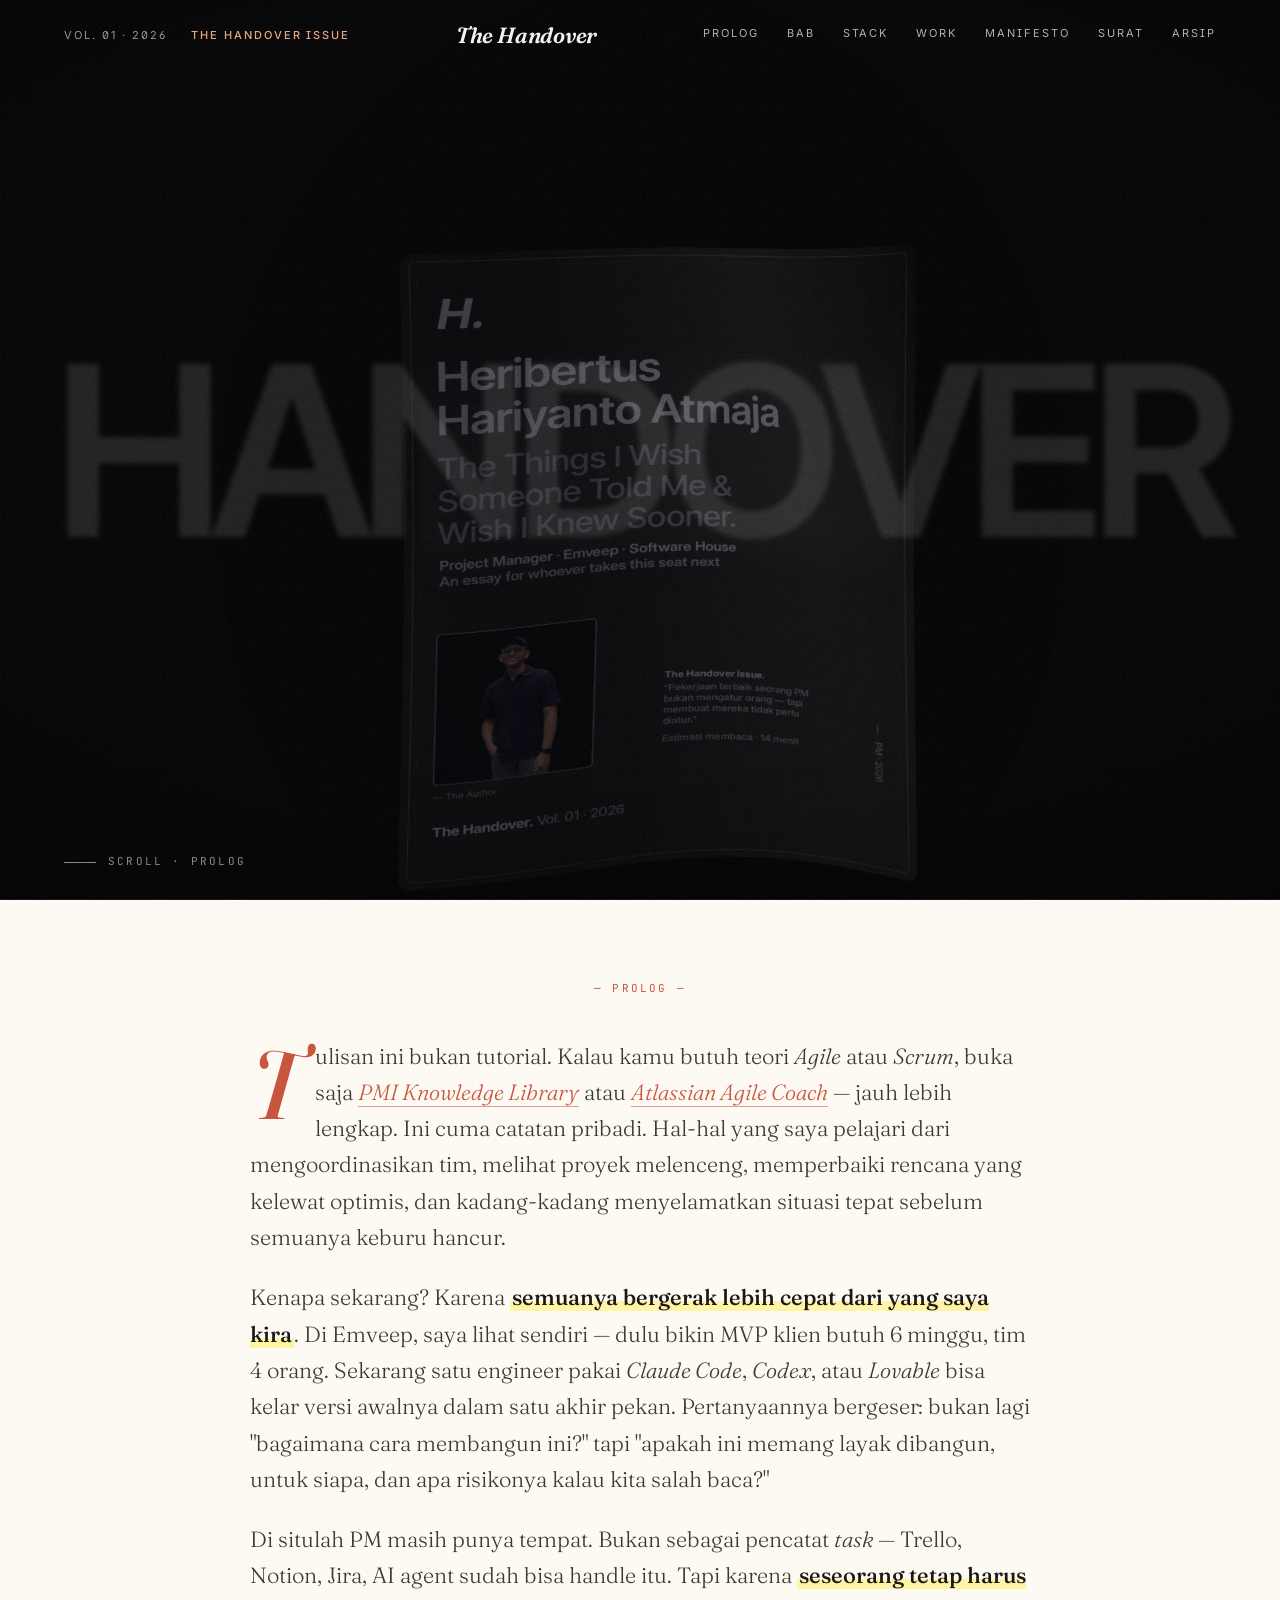
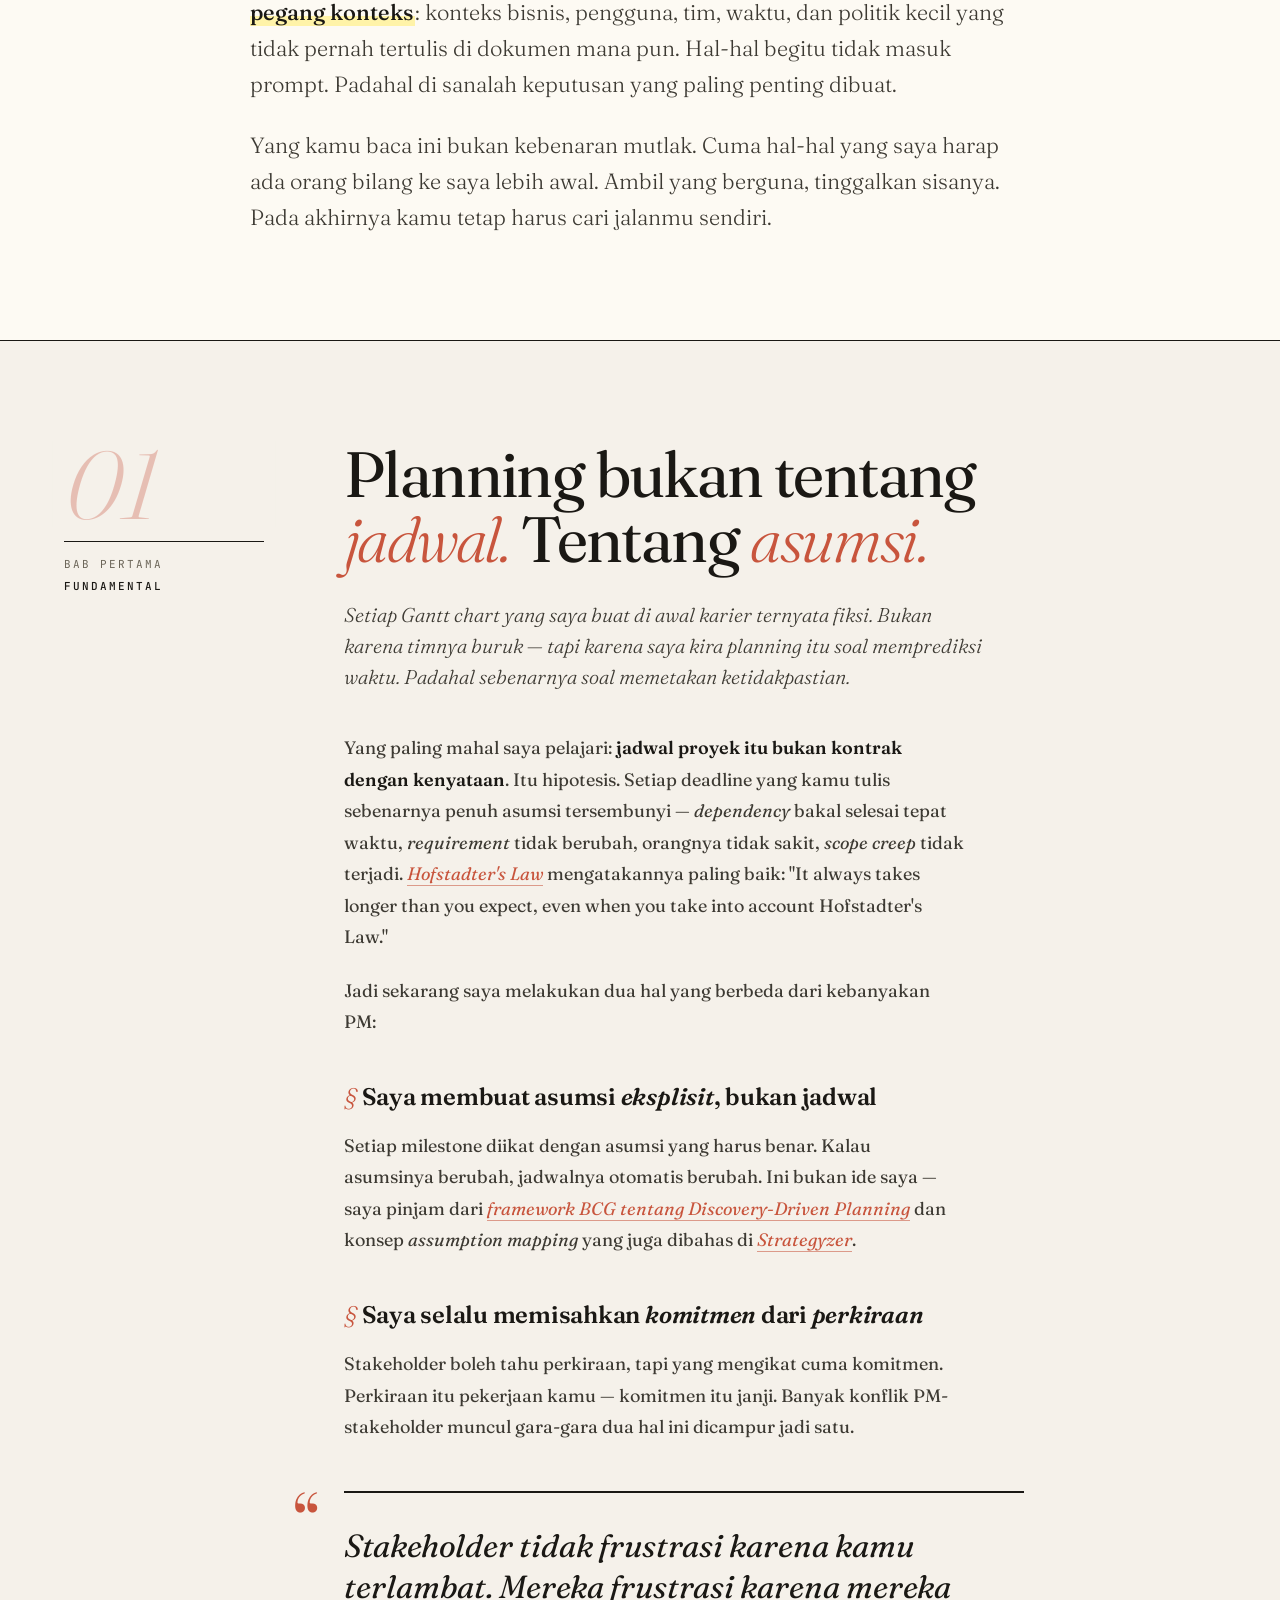
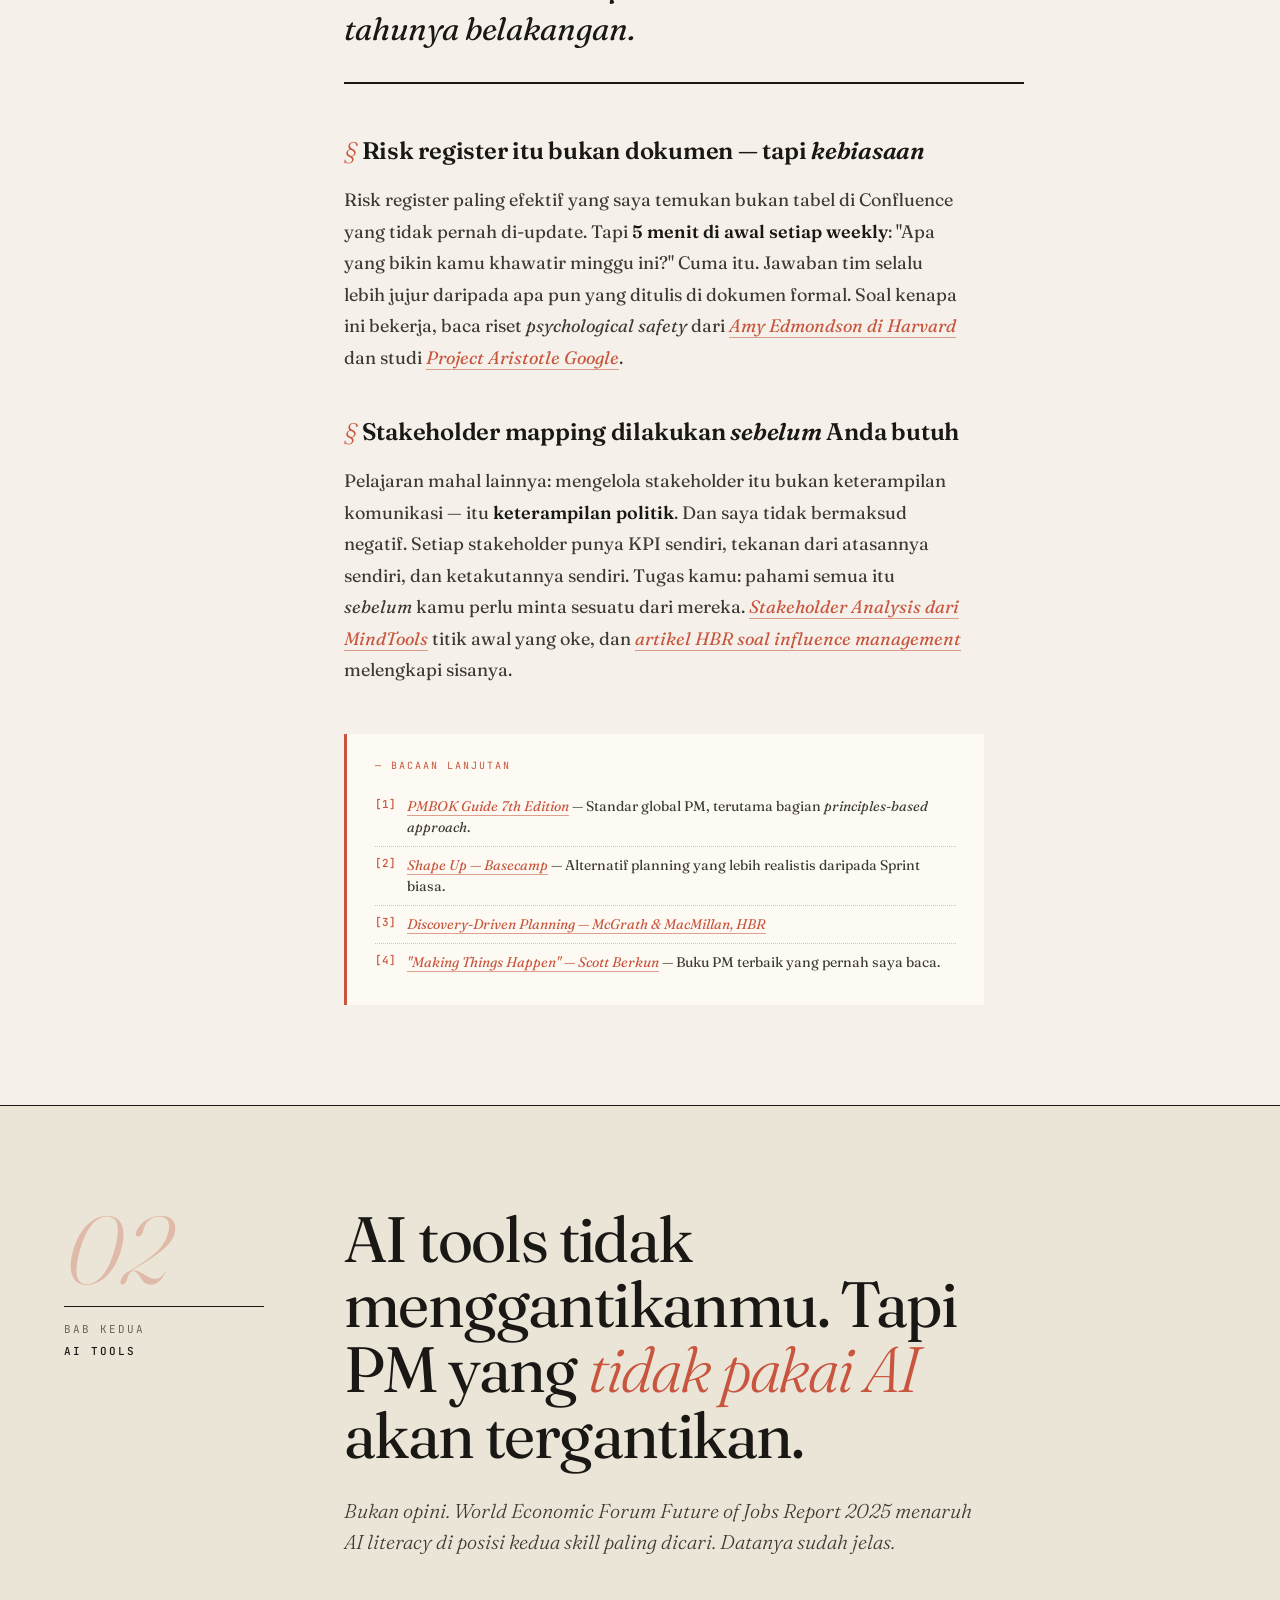
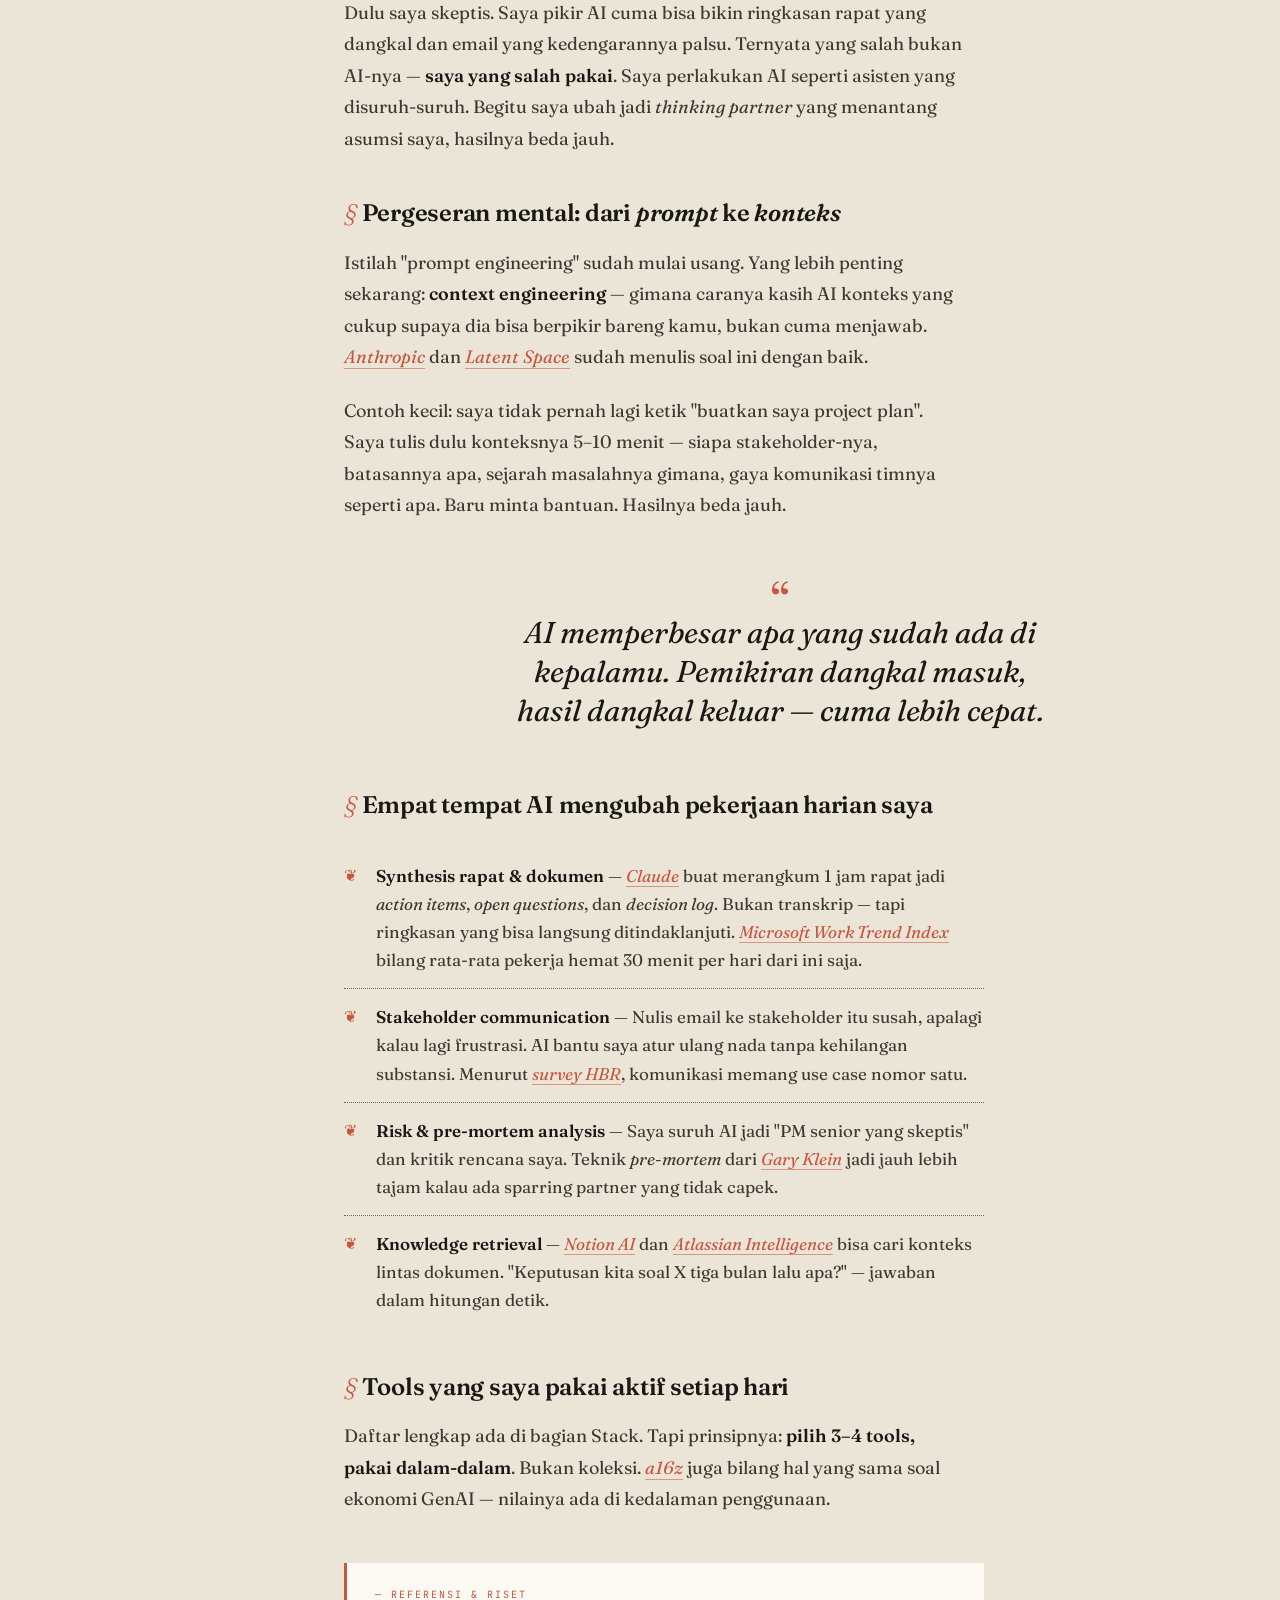
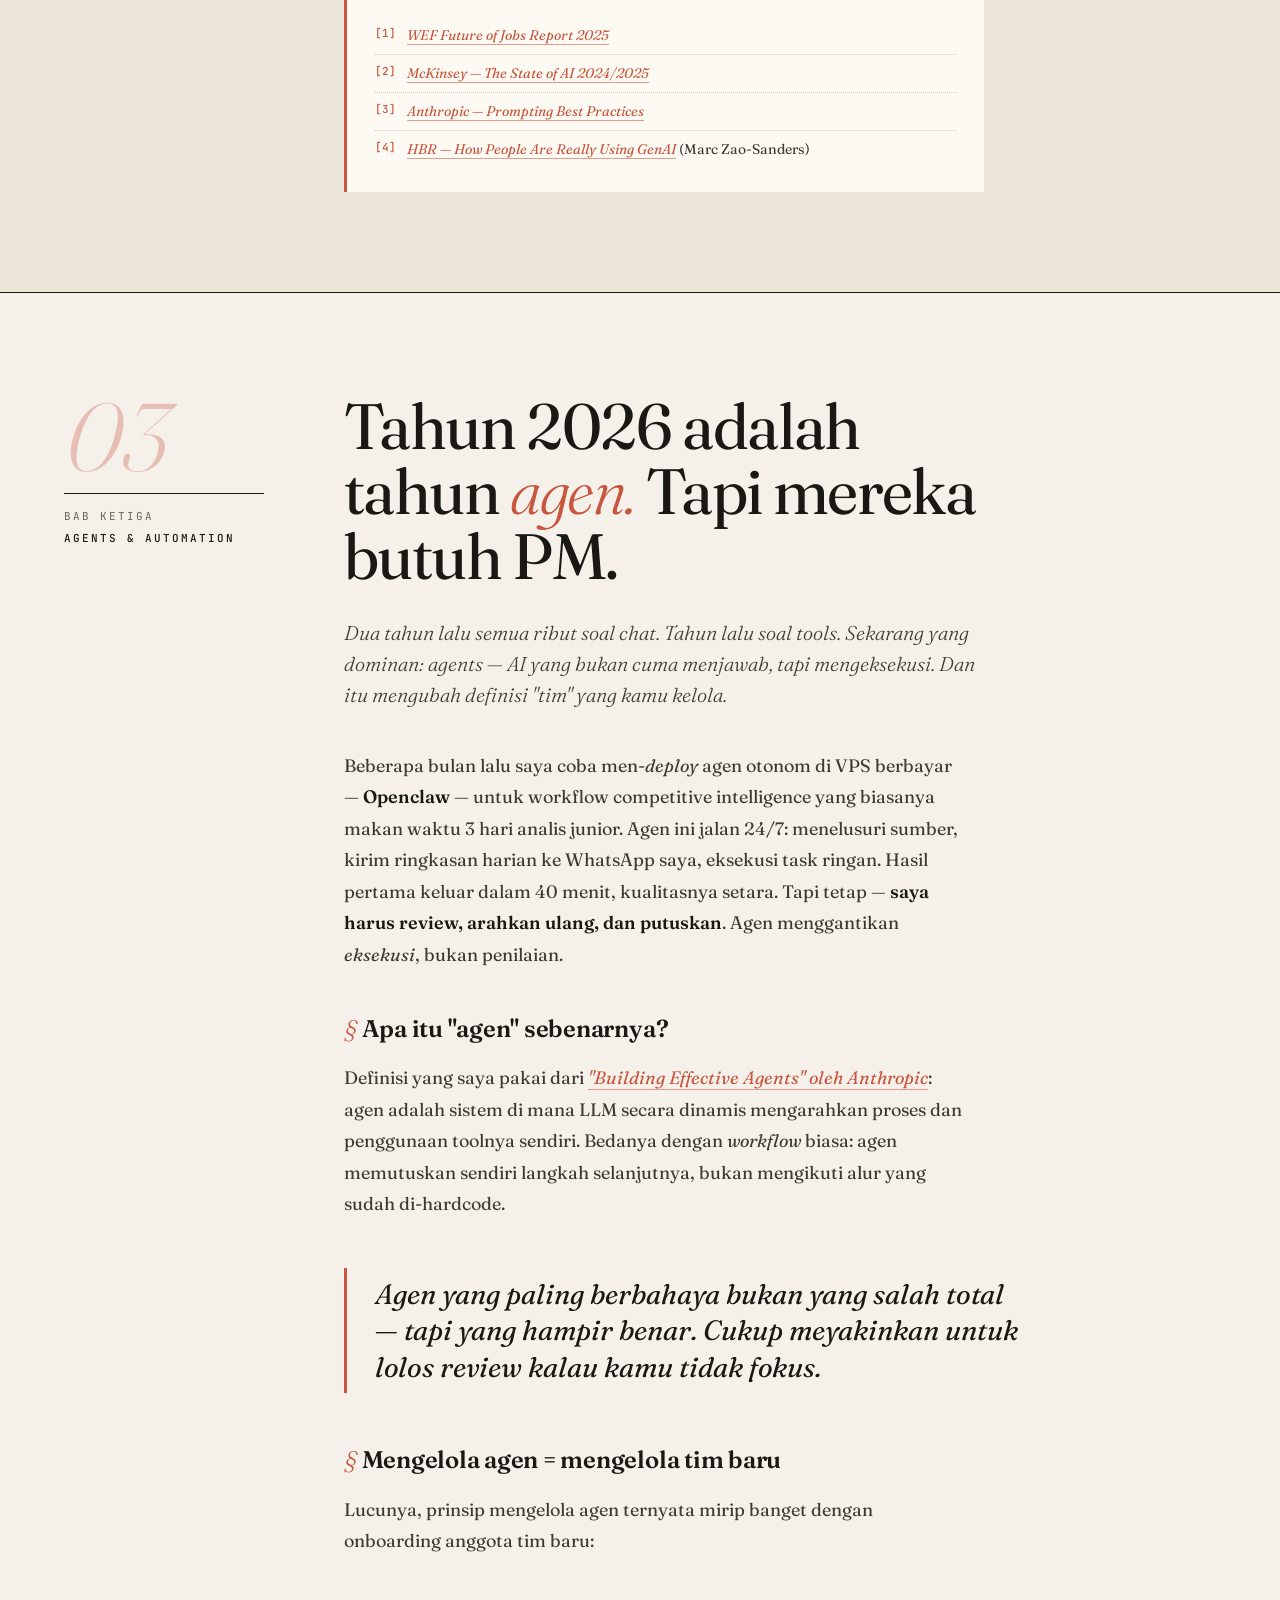
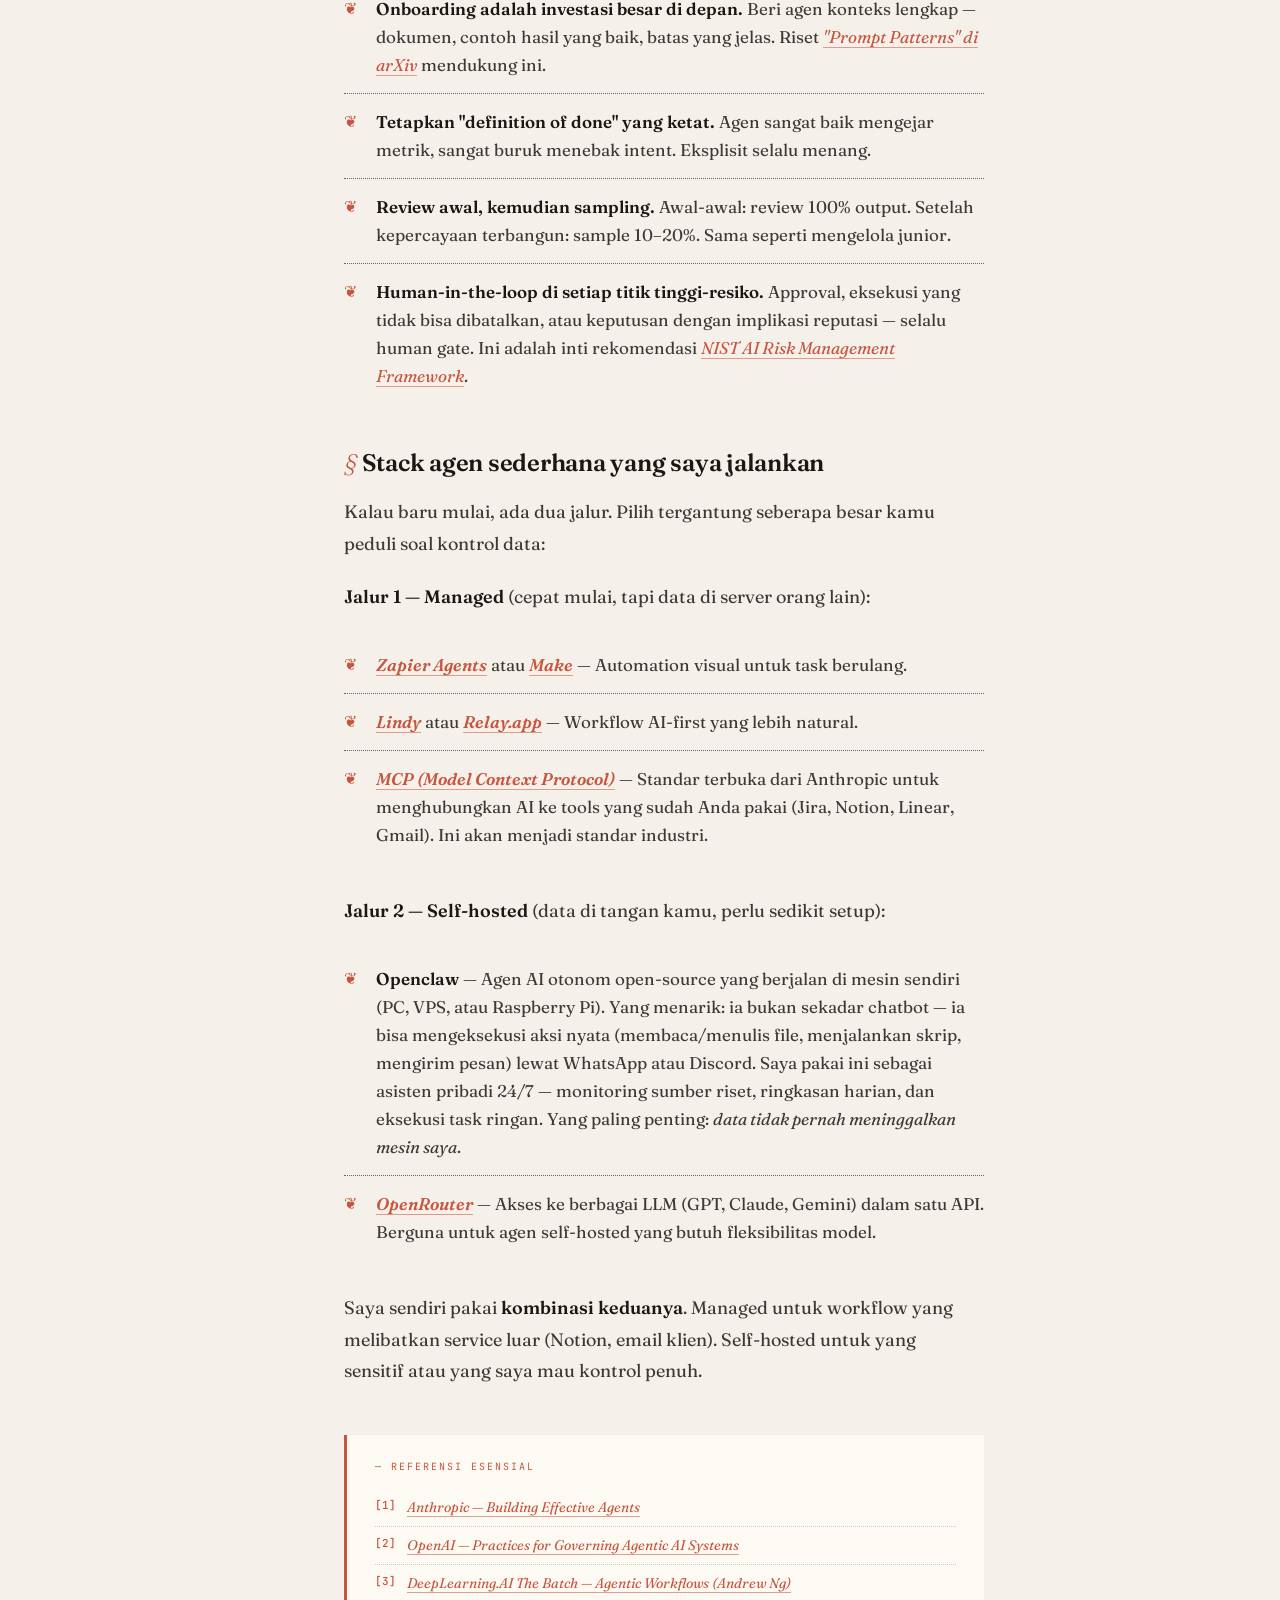
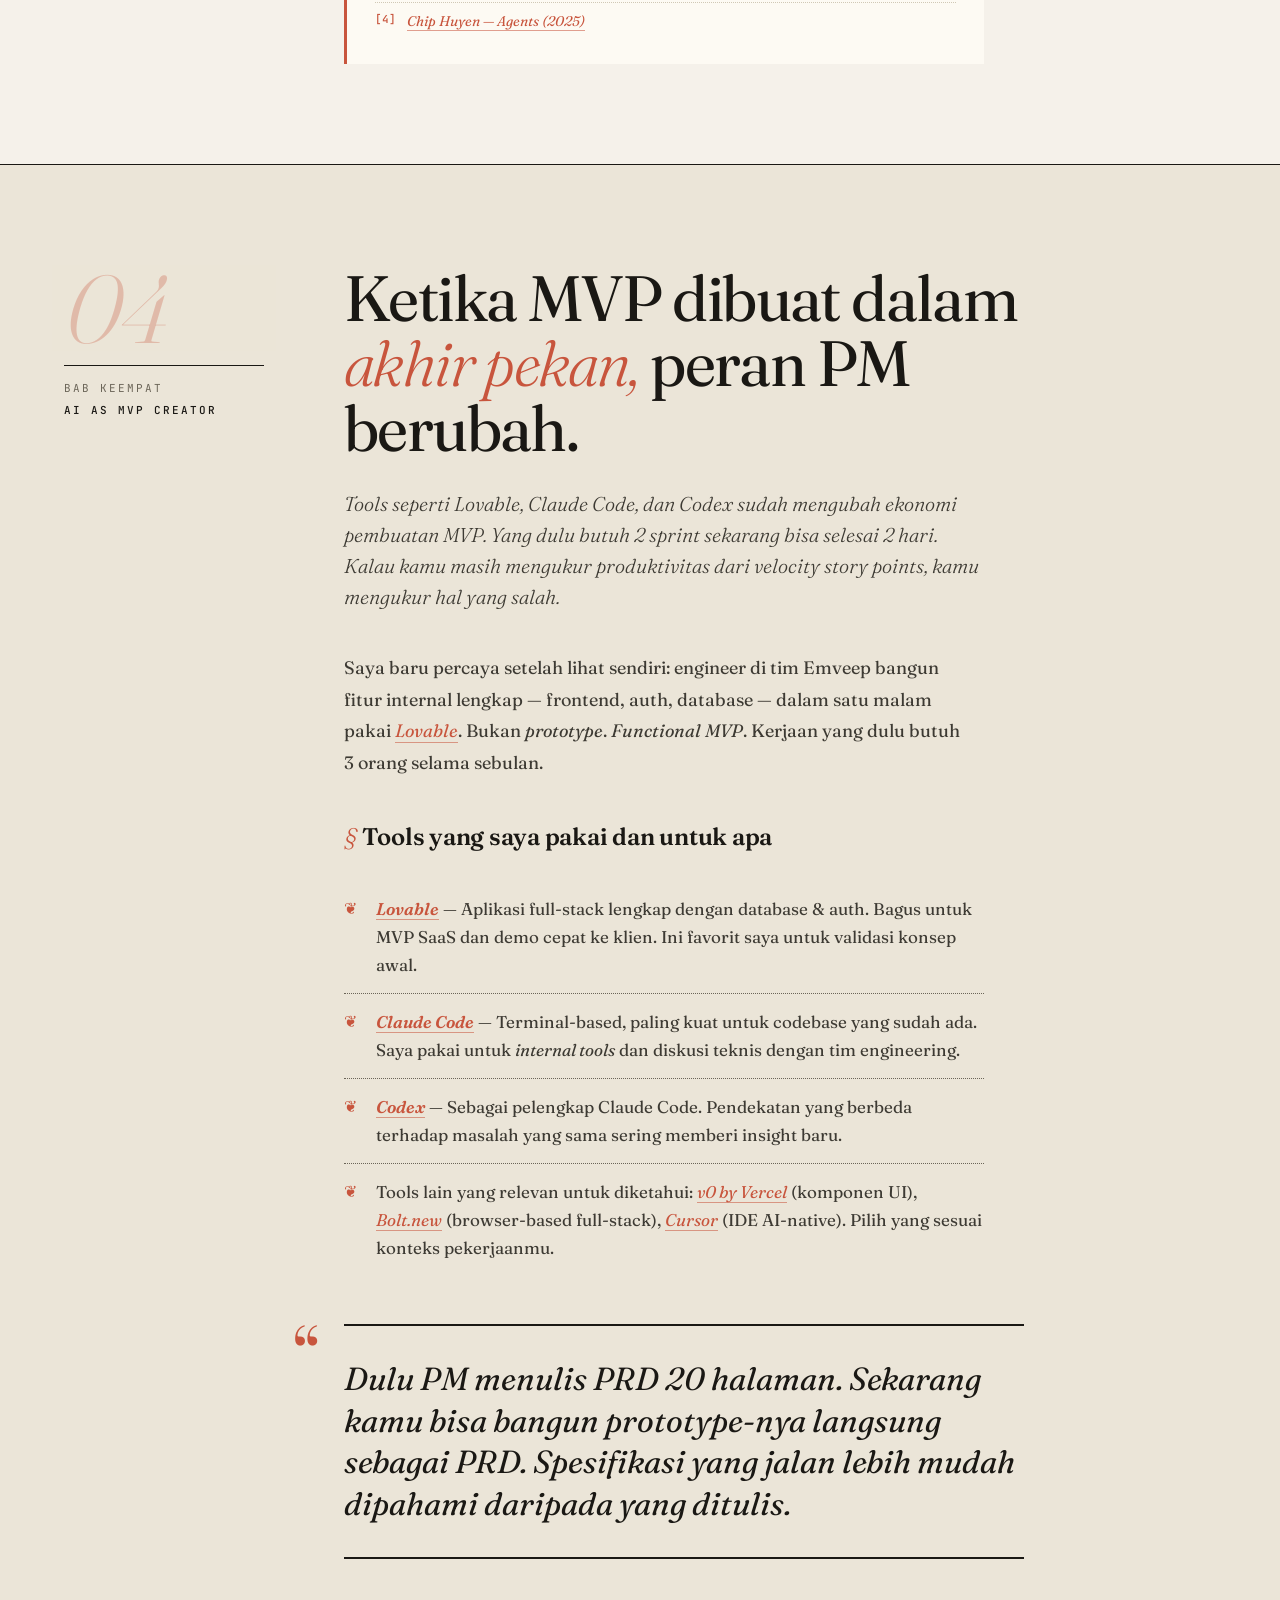
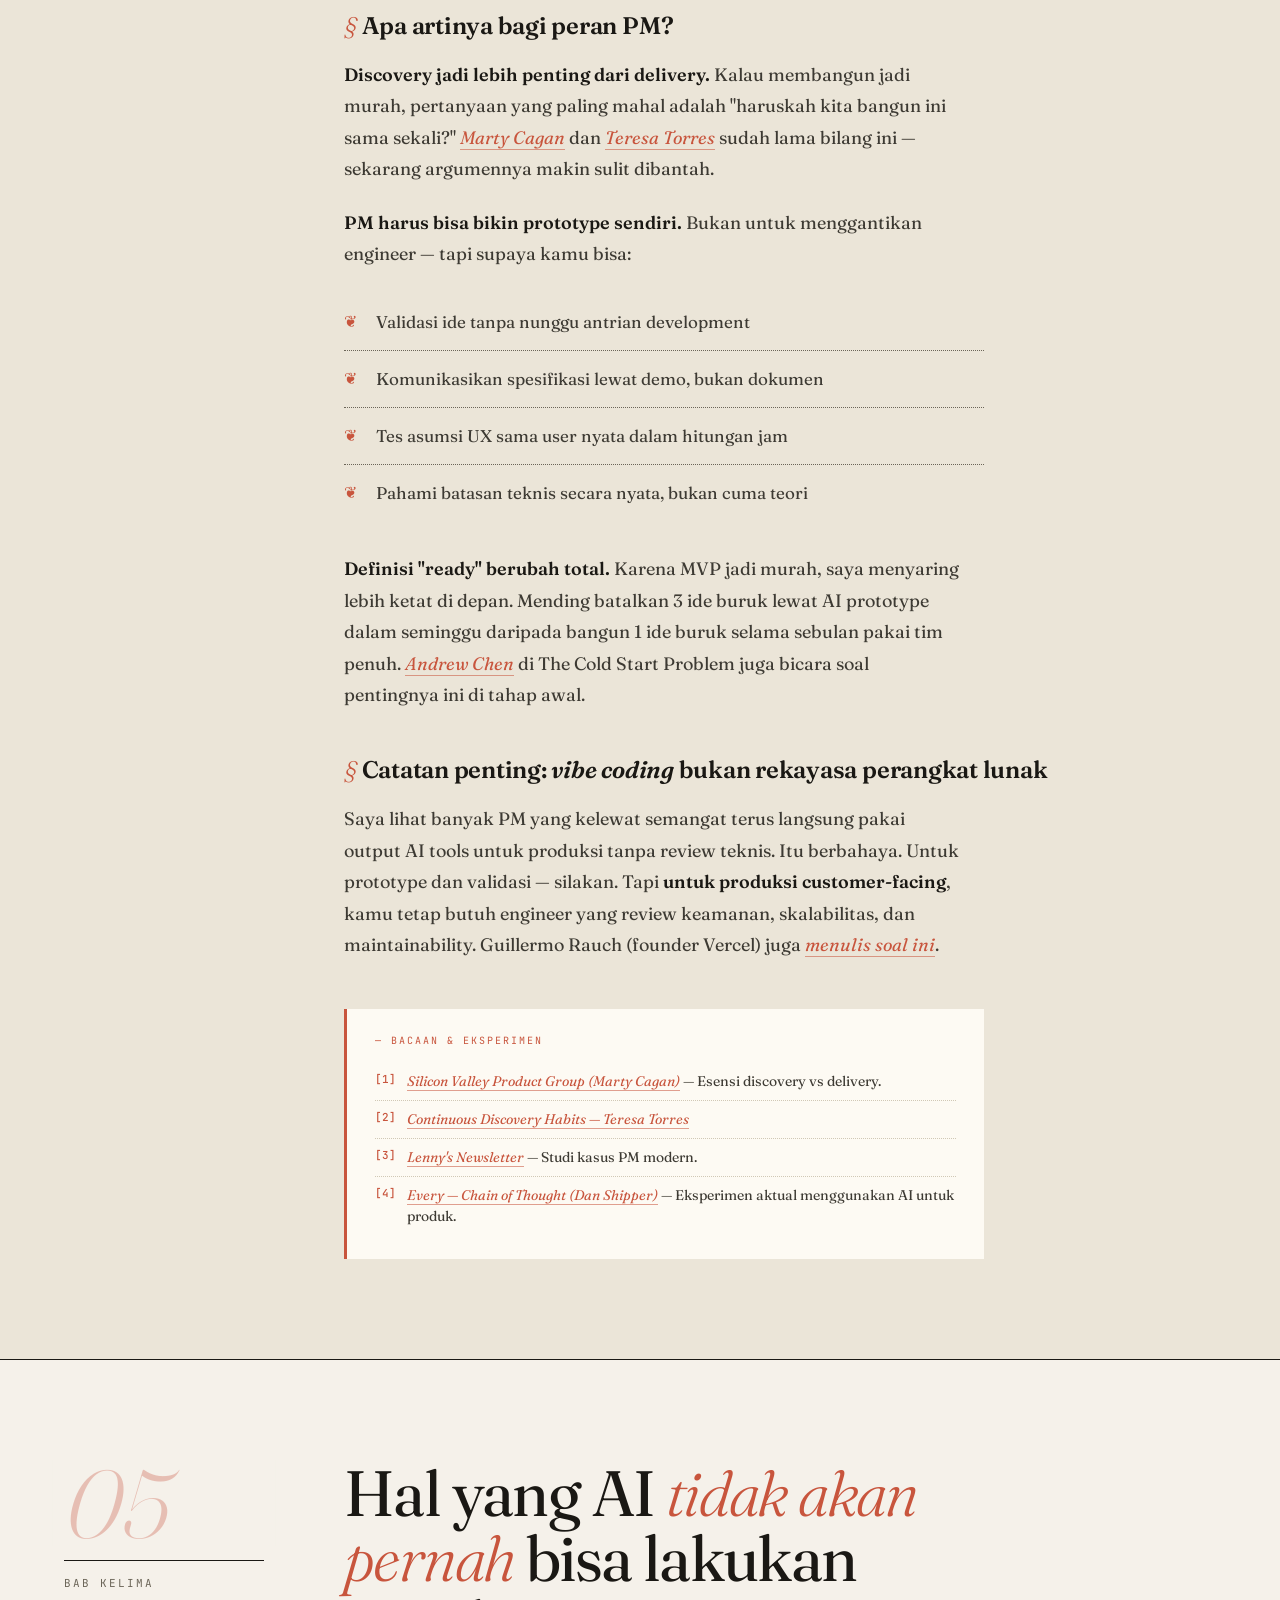
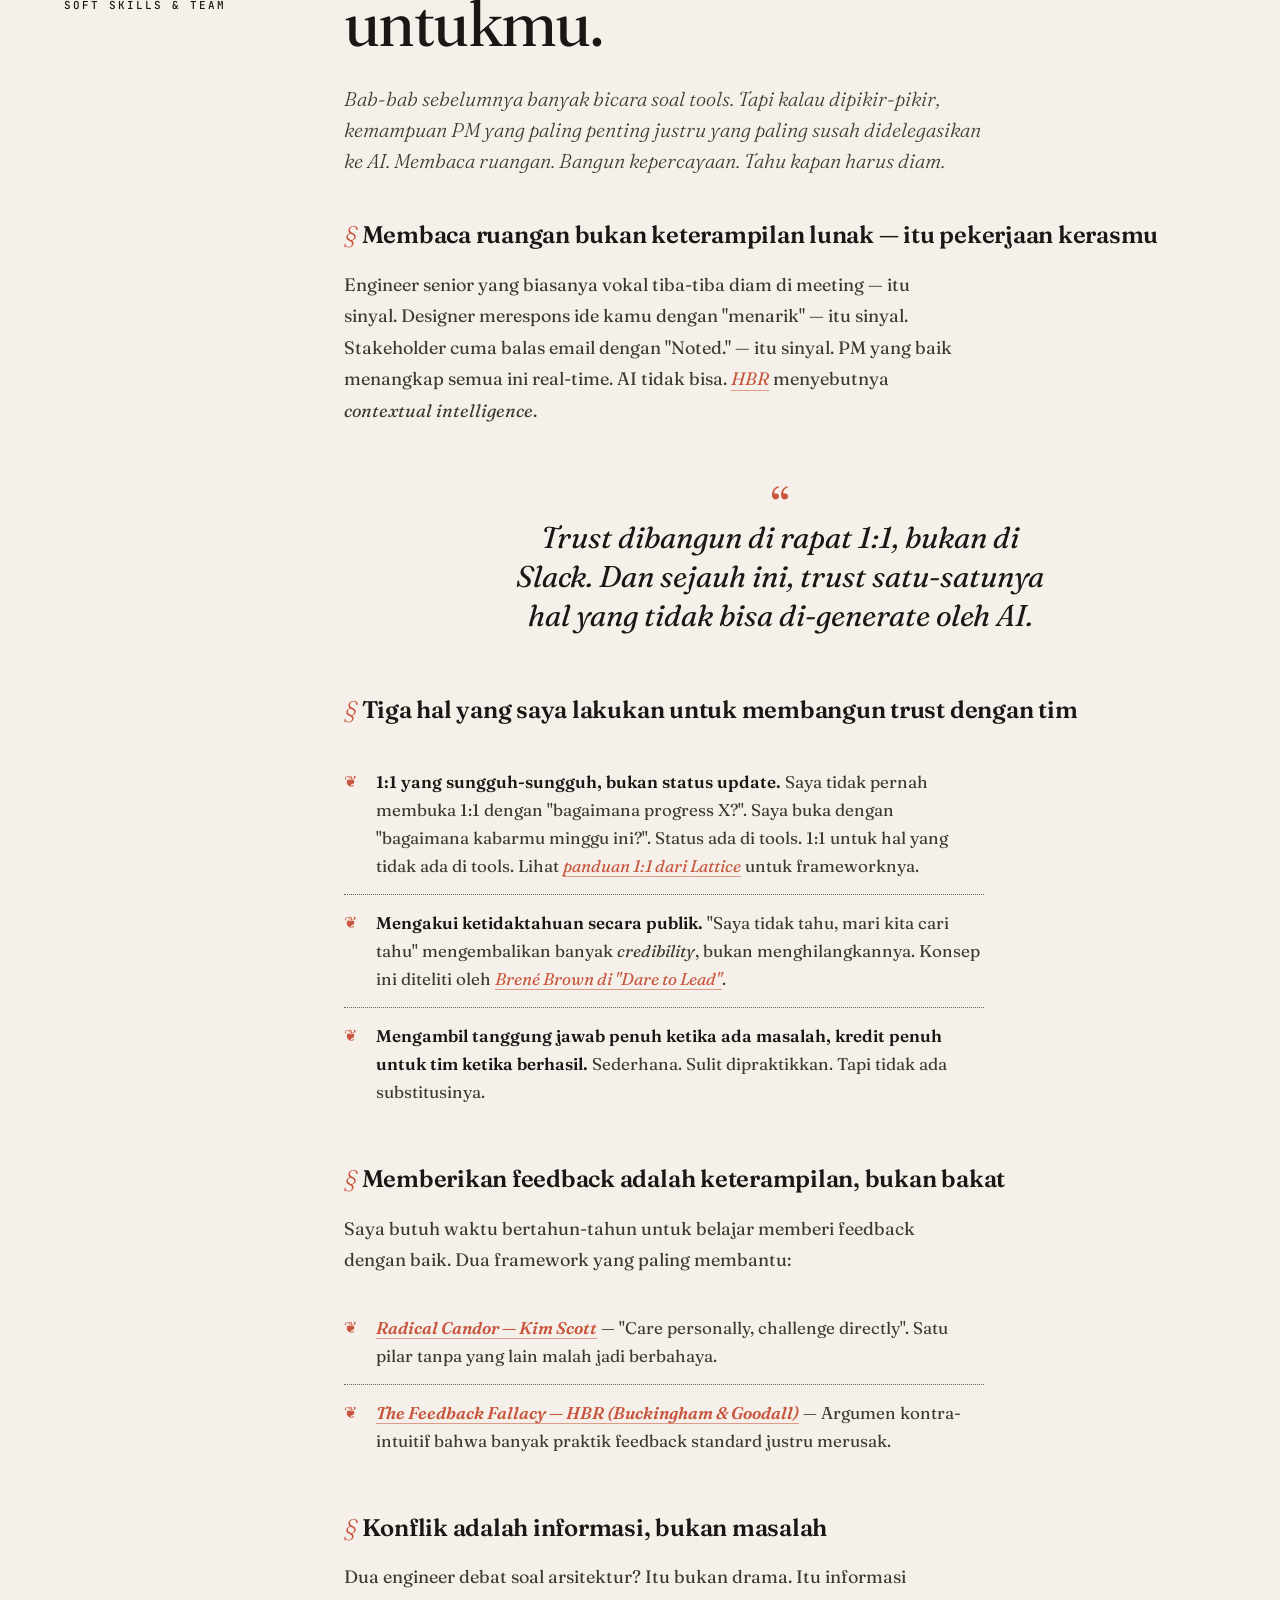
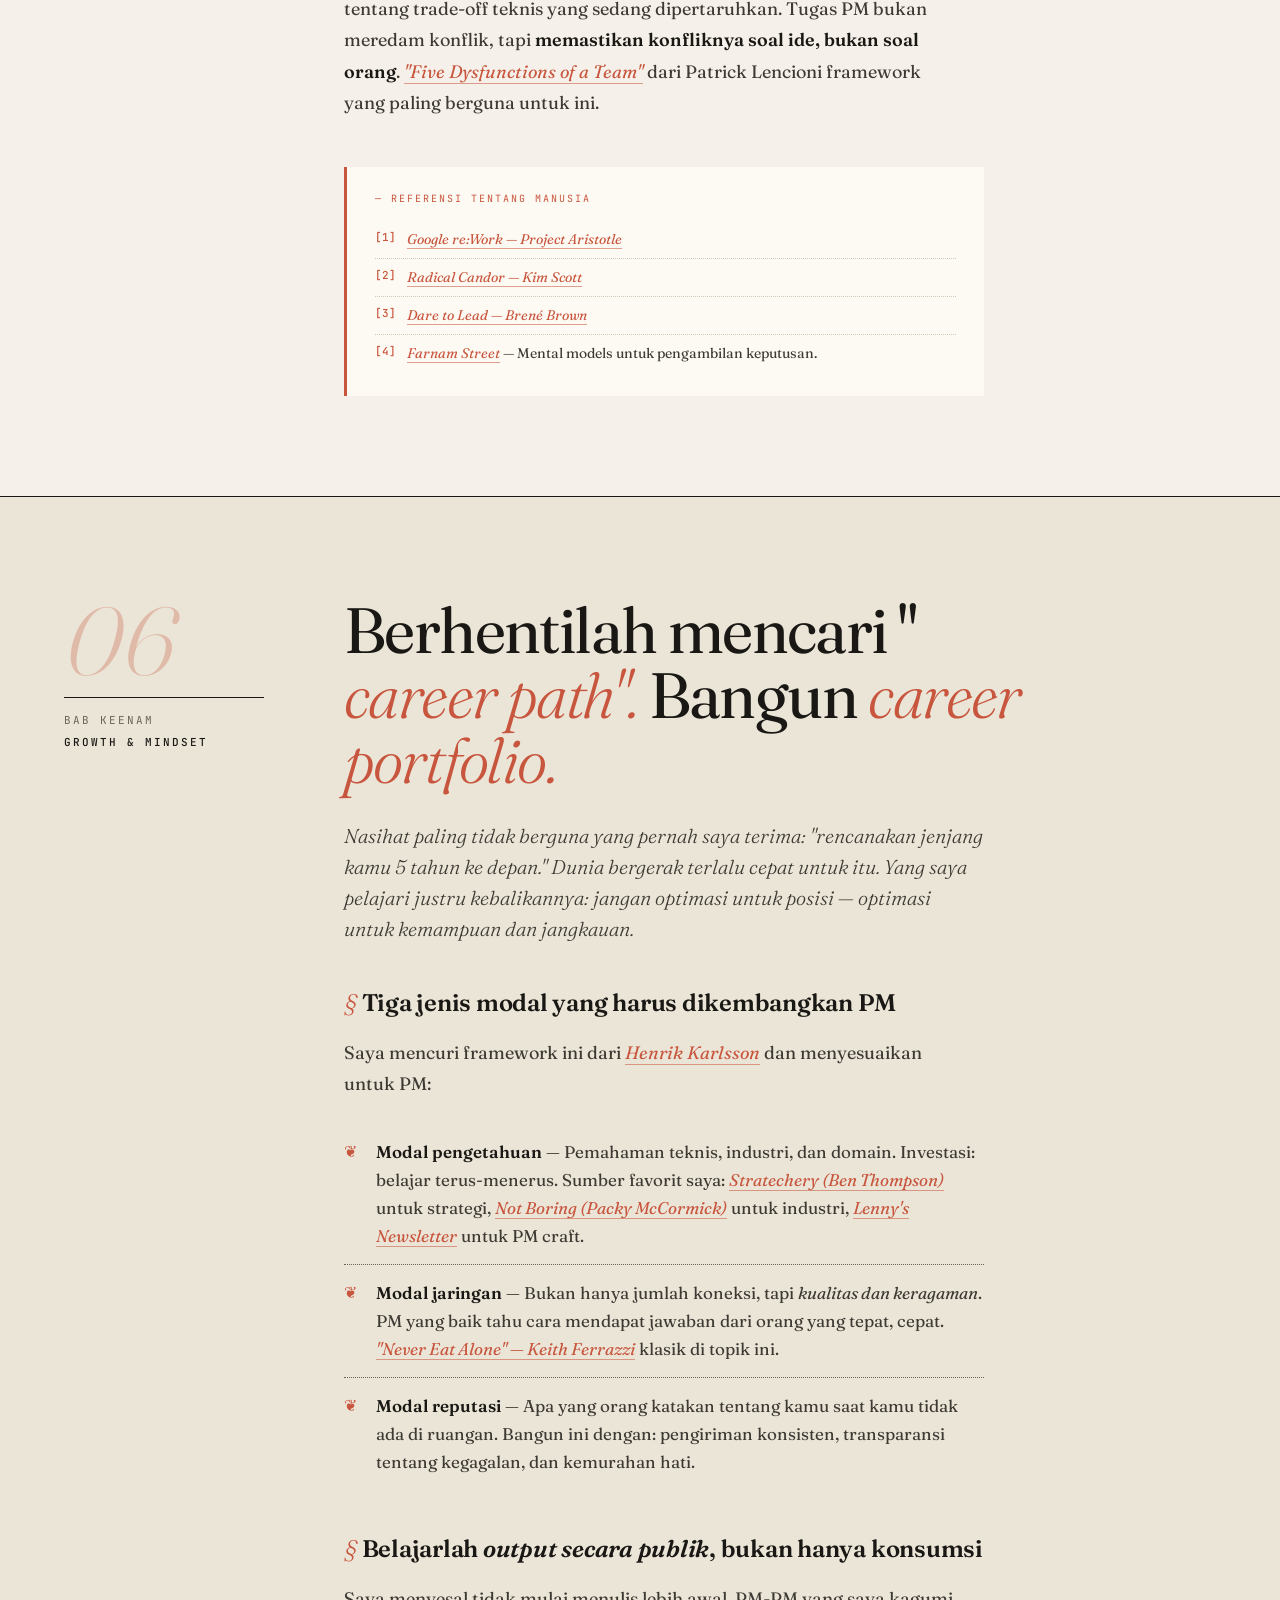
==== commit 9d62be5c: "Multi-issue site: WebGL paper hero, motion system, archive, Vol. 02 "Dua Kursi" - Hero is the ThreeU" ====
--- a/index.html
+++ b/index.html
@@ -3,6 +3,15 @@
 <head>
 <meta charset="UTF-8">
 <meta name="viewport" content="width=device-width, initial-scale=1.0">
+
+<!-- Google Analytics (GA4, gtag.js) — ganti G-XXXXXXXXXX dengan Measurement ID dari GA4 -->
+<script async src="https://www.googletagmanager.com/gtag/js?id=G-XXXXXXXXXX"></script>
+<script>
+  window.dataLayer = window.dataLayer || [];
+  function gtag(){dataLayer.push(arguments);}
+  gtag('js', new Date());
+  gtag('config', 'G-XXXXXXXXXX');
+</script>
 
 <!-- Primary SEO -->
 <title>The Handover — Catatan untuk PM Penerus di Era AI · Heribertus Hariyanto Atmaja</title>
@@ -16,7 +25,7 @@
 <meta name="theme-color" content="#f5f1ea">
 <meta name="color-scheme" content="light">
 <link rel="icon" type="image/svg+xml" href="data:image/svg+xml,%3Csvg xmlns='http://www.w3.org/2000/svg' viewBox='0 0 32 32'%3E%3Crect width='32' height='32' fill='%23f5f1ea'/%3E%3Ctext x='16' y='24' font-family='Georgia,serif' font-size='22' font-weight='600' font-style='italic' fill='%23c8553d' text-anchor='middle'%3EH%3C/text%3E%3C/svg%3E">
-<link rel="apple-touch-icon" href="assets/author.jpg">
+<link rel="apple-touch-icon" href="/assets/author.jpg">
 
 <!-- Open Graph / Facebook -->
 <meta property="og:type" content="article">
@@ -91,1003 +100,12 @@
 <link rel="preconnect" href="https://fonts.googleapis.com">
 <link rel="preconnect" href="https://fonts.gstatic.com" crossorigin>
 <link href="https://fonts.googleapis.com/css2?family=Fraunces:opsz,wght@9..144,300;9..144,400;9..144,500;9..144,600;9..144,700;9..144,900&family=Inter:wght@300;400;500;600&family=JetBrains+Mono:wght@400;500&display=swap" rel="stylesheet">
-<style>
-:root{
-  --bg:#f5f1ea;
-  --bg-alt:#ebe5d8;
-  --ink:#1a1814;
-  --ink-soft:#3d3a33;
-  --muted:#6b6558;
-  --rule:#1a1814;
-  --accent:#c8553d;
-  --accent-soft:#e8a87c;
-  --paper:#fdfaf3;
-  --highlight:#fff3a8;
-}
-
-*{box-sizing:border-box;margin:0;padding:0}
-html{scroll-behavior:smooth}
-.chapter,.intro,.toolstack,.portfolio,.manifesto,.letter{scroll-margin-top:80px}
-@media (max-width:780px){
-  .chapter,.intro,.toolstack,.portfolio,.manifesto,.letter{scroll-margin-top:64px}
-}
-:focus-visible{outline:2px solid var(--accent);outline-offset:3px;border-radius:2px}
-body{
-  background:var(--bg);
-  color:var(--ink);
-  font-family:'Fraunces',Georgia,serif;
-  font-weight:400;
-  line-height:1.6;
-  overflow-x:hidden;
-  font-feature-settings:"ss01","ss02";
-}
-
-/* Paper grain overlay */
-body::before{
-  content:"";
-  position:fixed;
-  inset:0;
-  pointer-events:none;
-  z-index:1;
-  background-image:
-    radial-gradient(circle at 20% 30%, rgba(0,0,0,0.015) 1px, transparent 1px),
-    radial-gradient(circle at 80% 70%, rgba(0,0,0,0.02) 1px, transparent 1px);
-  background-size:3px 3px, 5px 5px;
-  opacity:0.6;
-}
-
-a{color:inherit;text-decoration:none}
-a.ref{
-  border-bottom:1px solid rgba(200,85,61,0.55);
-  color:var(--accent);
-  transition:all .2s ease;
-  font-style:italic;
-}
-a.ref:hover{
-  background:var(--accent);
-  color:var(--paper);
-  border-bottom-color:var(--accent);
-}
-a.ref:focus-visible{outline-offset:1px}
-
-/* === MASTHEAD === */
-.masthead{
-  border-bottom:2px solid var(--ink);
-  padding:18px 5vw;
-  display:flex;
-  justify-content:space-between;
-  align-items:center;
-  position:sticky;
-  top:0;
-  background:var(--bg);
-  z-index:50;
-  font-family:'Inter',sans-serif;
-  font-size:11px;
-  text-transform:uppercase;
-  letter-spacing:0.18em;
-}
-.masthead .vol{display:flex;gap:24px;color:var(--muted)}
-.masthead .vol span:nth-child(2){color:var(--accent);font-weight:500}
-.masthead .logo{
-  font-family:'Fraunces',serif;
-  font-size:22px;
-  font-weight:600;
-  font-style:italic;
-  letter-spacing:-0.01em;
-  text-transform:none;
-}
-.masthead nav{display:flex;gap:28px}
-.masthead nav a{transition:color .2s;color:var(--ink-soft)}
-.masthead nav a:hover{color:var(--accent)}
-
-@media (max-width:780px){
-  .masthead{flex-wrap:wrap;gap:10px;padding:14px 5vw}
-  .masthead nav{display:none}
-  .masthead .vol{font-size:10px;gap:14px}
-}
-
-/* === HERO === */
-.hero{
-  padding:60px 5vw 80px;
-  border-bottom:1px solid var(--ink);
-  position:relative;
-  overflow:hidden;
-}
-.hero-grid{
-  display:grid;
-  grid-template-columns:1fr 380px;
-  gap:60px;
-  align-items:end;
-  max-width:1400px;
-  margin:0 auto;
-}
-.hero .kicker{
-  font-family:'JetBrains Mono',monospace;
-  font-size:12px;
-  letter-spacing:0.15em;
-  color:var(--accent);
-  text-transform:uppercase;
-  margin-bottom:28px;
-  display:flex;
-  align-items:center;
-  gap:14px;
-}
-.hero .kicker::before{
-  content:"";
-  width:40px;
-  height:1px;
-  background:var(--accent);
-}
-.hero h1{
-  font-family:'Fraunces',serif;
-  font-size:clamp(48px,8vw,128px);
-  line-height:0.92;
-  font-weight:400;
-  letter-spacing:-0.035em;
-  margin-bottom:32px;
-}
-.hero h1 em{
-  font-style:italic;
-  font-weight:300;
-  color:var(--accent);
-}
-.hero h1 .ampersand{
-  font-style:italic;
-  font-weight:300;
-  font-size:0.85em;
-  color:var(--muted);
-}
-.hero .deck{
-  font-size:21px;
-  line-height:1.5;
-  color:var(--ink-soft);
-  max-width:560px;
-  font-weight:300;
-  margin-bottom:40px;
-}
-.hero .byline{
-  font-family:'Inter',sans-serif;
-  font-size:13px;
-  color:var(--muted);
-  text-transform:uppercase;
-  letter-spacing:0.15em;
-  border-top:1px solid var(--ink);
-  padding-top:18px;
-  display:flex;
-  justify-content:space-between;
-  flex-wrap:wrap;
-  gap:10px;
-}
-.hero .byline strong{color:var(--ink);font-weight:500}
-
-.hero-aside{
-  border-left:1px solid var(--ink);
-  padding-left:40px;
-  padding-bottom:20px;
-}
-.hero-aside .label{
-  font-family:'JetBrains Mono',monospace;
-  font-size:10px;
-  letter-spacing:0.2em;
-  color:var(--muted);
-  text-transform:uppercase;
-  margin-bottom:16px;
-}
-.hero-aside .author-name{
-  font-family:'Fraunces',serif;
-  font-size:32px;
-  font-weight:500;
-  letter-spacing:-0.02em;
-  margin-bottom:6px;
-  line-height:1.1;
-}
-.hero-aside .author-role{
-  font-style:italic;
-  color:var(--muted);
-  font-size:16px;
-  margin-bottom:24px;
-}
-.hero-aside .avatar{
-  width:100%;
-  aspect-ratio:4/5;
-  background:var(--ink);
-  margin-bottom:20px;
-  position:relative;
-  overflow:hidden;
-  display:flex;
-  align-items:flex-end;
-  justify-content:center;
-  filter:contrast(1.05) saturate(0.85);
-}
-.hero-aside .avatar img{
-  width:100%;
-  height:100%;
-  object-fit:cover;
-  object-position:center top;
-  display:block;
-  mix-blend-mode:normal;
-}
-.hero-aside .avatar::before{
-  content:"";
-  position:absolute;
-  inset:0;
-  background:
-    linear-gradient(180deg, transparent 50%, rgba(26,24,20,0.4) 100%),
-    radial-gradient(circle at 70% 20%, rgba(232,168,124,0.18), transparent 65%);
-  z-index:2;
-  pointer-events:none;
-}
-.hero-aside .avatar::after{
-  content:"";
-  position:absolute;
-  inset:0;
-  background-image:radial-gradient(circle at 20% 30%, rgba(0,0,0,0.08) 1px, transparent 1px);
-  background-size:3px 3px;
-  z-index:3;
-  pointer-events:none;
-  opacity:0.6;
-}
-.hero-aside .avatar-frame{
-  position:absolute;
-  top:14px;
-  left:14px;
-  right:14px;
-  bottom:14px;
-  border:1px solid rgba(245,241,234,0.25);
-  z-index:4;
-  pointer-events:none;
-}
-.hero-aside .avatar-tag{
-  position:absolute;
-  bottom:24px;
-  left:24px;
-  font-family:'JetBrains Mono',monospace;
-  font-size:10px;
-  letter-spacing:0.2em;
-  color:var(--paper);
-  text-transform:uppercase;
-  z-index:5;
-  opacity:0.9;
-}
-.hero-aside .quote{
-  font-style:italic;
-  font-size:15px;
-  line-height:1.5;
-  color:var(--ink-soft);
-  padding-left:14px;
-  border-left:3px solid var(--accent);
-}
-
-@media (max-width:980px){
-  .hero-grid{grid-template-columns:1fr;gap:40px}
-  .hero-aside{border-left:none;border-top:1px solid var(--ink);padding-left:0;padding-top:32px;max-width:340px}
-}
-
-/* === DROPCAP INTRO === */
-.intro{
-  padding:80px 5vw;
-  border-bottom:1px solid var(--ink);
-  background:var(--paper);
-}
-.intro-inner{
-  max-width:780px;
-  margin:0 auto;
-}
-.intro .section-label{
-  font-family:'JetBrains Mono',monospace;
-  font-size:11px;
-  letter-spacing:0.2em;
-  color:var(--accent);
-  text-transform:uppercase;
-  margin-bottom:40px;
-  text-align:center;
-}
-.intro p{
-  font-size:22px;
-  line-height:1.65;
-  margin-bottom:24px;
-  color:var(--ink-soft);
-  font-weight:300;
-}
-.intro p:first-of-type::first-letter{
-  font-family:'Fraunces',serif;
-  float:left;
-  font-size:96px;
-  line-height:0.85;
-  font-weight:500;
-  padding:6px 14px 0 0;
-  color:var(--accent);
-  font-style:italic;
-}
-.intro p strong{
-  font-weight:500;
-  color:var(--ink);
-  background:linear-gradient(transparent 65%, var(--highlight) 65%);
-  padding:0 2px;
-}
-.intro p strong.no-mark{background:none;padding:0}
-
-/* === CHAPTER === */
-.chapter{
-  padding:100px 5vw;
-  border-bottom:1px solid var(--ink);
-  position:relative;
-}
-.chapter:nth-child(even){background:var(--bg-alt)}
-.chapter-inner{
-  max-width:1200px;
-  margin:0 auto;
-  display:grid;
-  grid-template-columns:200px 1fr;
-  gap:80px;
-}
-.chapter-meta{
-  position:sticky;
-  top:120px;
-  align-self:start;
-}
-.chapter-number{
-  font-family:'Fraunces',serif;
-  font-style:italic;
-  font-size:96px;
-  line-height:0.9;
-  font-weight:300;
-  color:var(--accent);
-  margin-bottom:14px;
-}
-.chapter-tag{
-  font-family:'JetBrains Mono',monospace;
-  font-size:11px;
-  letter-spacing:0.18em;
-  text-transform:uppercase;
-  color:var(--muted);
-  padding-top:14px;
-  border-top:1px solid var(--ink);
-}
-.chapter-tag span{display:block;color:var(--ink);margin-top:4px;font-weight:500}
-
-.chapter-body h2{
-  font-family:'Fraunces',serif;
-  font-size:clamp(36px,5vw,64px);
-  line-height:1.02;
-  font-weight:400;
-  letter-spacing:-0.025em;
-  margin-bottom:28px;
-  max-width:680px;
-}
-.chapter-body h2 em{font-style:italic;color:var(--accent);font-weight:300}
-.chapter-body .lede{
-  font-size:20px;
-  line-height:1.55;
-  color:var(--ink-soft);
-  margin-bottom:40px;
-  max-width:640px;
-  font-weight:300;
-  font-style:italic;
-}
-.chapter-body p{
-  font-size:17px;
-  line-height:1.75;
-  margin-bottom:20px;
-  max-width:640px;
-  color:var(--ink-soft);
-}
-.chapter-body p strong{color:var(--ink);font-weight:600}
-.chapter-body h3{
-  font-family:'Fraunces',serif;
-  font-size:24px;
-  font-weight:600;
-  letter-spacing:-0.01em;
-  margin:40px 0 14px;
-  color:var(--ink);
-}
-.chapter-body h3::before{
-  content:"§ ";
-  color:var(--accent);
-  font-style:italic;
-  font-weight:300;
-}
-
-.pullquote{
-  font-family:'Fraunces',serif;
-  font-style:italic;
-  font-size:32px;
-  line-height:1.3;
-  color:var(--ink);
-  margin:48px 0;
-  padding:32px 0;
-  border-top:2px solid var(--ink);
-  border-bottom:2px solid var(--ink);
-  font-weight:400;
-  max-width:680px;
-  position:relative;
-}
-.pullquote::before{
-  content:"\201C";
-  font-size:80px;
-  position:absolute;
-  top:-8px;
-  left:-50px;
-  color:var(--accent);
-  line-height:1;
-  font-style:normal;
-}
-.pullquote.side{
-  border-top:none;
-  border-bottom:none;
-  border-left:3px solid var(--accent);
-  padding:8px 0 8px 28px;
-  font-size:28px;
-}
-.pullquote.side::before{display:none}
-.pullquote.minimal{
-  border:none;
-  padding:8px 0;
-  font-size:30px;
-  text-align:center;
-  max-width:560px;
-  margin:48px auto;
-}
-.pullquote.minimal::before{
-  position:static;
-  display:block;
-  font-size:48px;
-  text-align:center;
-  margin-bottom:-12px;
-}
-@media (max-width:780px){
-  .pullquote::before{display:none}
-  .pullquote.side{padding-left:18px}
-}
-
-ul.notes{
-  list-style:none;
-  margin:24px 0 32px;
-  padding:0;
-  max-width:640px;
-}
-ul.notes li{
-  padding:14px 0 14px 32px;
-  border-bottom:1px dotted var(--muted);
-  font-size:16px;
-  line-height:1.6;
-  color:var(--ink-soft);
-  position:relative;
-}
-ul.notes li::before{
-  content:"❦";
-  position:absolute;
-  left:0;
-  top:14px;
-  color:var(--accent);
-  font-size:16px;
-}
-ul.notes li:last-child{border-bottom:none}
-ul.notes li strong{color:var(--ink);font-weight:600}
-
-/* Reference box at end of each chapter */
-.refs{
-  margin-top:48px;
-  padding:24px 28px;
-  background:var(--paper);
-  border-left:3px solid var(--accent);
-  max-width:640px;
-}
-.refs .refs-title{
-  font-family:'JetBrains Mono',monospace;
-  font-size:10px;
-  letter-spacing:0.2em;
-  text-transform:uppercase;
-  color:var(--accent);
-  margin-bottom:14px;
-}
-.refs ol{
-  list-style:none;
-  counter-reset:refs;
-  padding:0;
-}
-.refs ol li{
-  counter-increment:refs;
-  padding:8px 0 8px 32px;
-  position:relative;
-  font-size:14px;
-  line-height:1.5;
-  color:var(--ink-soft);
-  border-bottom:1px dotted #d0c8b5;
-}
-.refs ol li:last-child{border-bottom:none}
-.refs ol li::before{
-  content:"[" counter(refs) "]";
-  position:absolute;
-  left:0;
-  top:8px;
-  font-family:'JetBrains Mono',monospace;
-  font-size:11px;
-  color:var(--accent);
-  font-weight:500;
-}
-
-@media (max-width:980px){
-  .chapter-inner{grid-template-columns:1fr;gap:30px}
-  .chapter-meta{position:static;display:flex;align-items:baseline;gap:14px}
-  .chapter-number{font-size:42px;margin-bottom:0}
-  .chapter-tag{border-top:none;padding-top:0;font-size:10px}
-  .chapter-tag span{display:inline;margin-top:0;margin-left:6px}
-}
-
-/* === TOOL STACK SECTION === */
-.toolstack{
-  padding:100px 5vw;
-  background:var(--ink);
-  color:var(--bg);
-  border-bottom:1px solid var(--ink);
-}
-.toolstack-inner{max-width:1200px;margin:0 auto}
-.toolstack .section-label{
-  font-family:'JetBrains Mono',monospace;
-  font-size:11px;
-  letter-spacing:0.2em;
-  color:var(--accent-soft);
-  text-transform:uppercase;
-  margin-bottom:30px;
-}
-.toolstack h2{
-  font-family:'Fraunces',serif;
-  font-size:clamp(36px,5vw,72px);
-  font-weight:300;
-  letter-spacing:-0.025em;
-  line-height:1.02;
-  margin-bottom:60px;
-  max-width:900px;
-}
-.toolstack h2 em{font-style:italic;color:var(--accent-soft)}
-
-.tool-grid{
-  display:grid;
-  grid-template-columns:repeat(3,1fr);
-  gap:1px;
-  background:rgba(245,241,234,0.15);
-  border:1px solid rgba(245,241,234,0.15);
-}
-.tool-card{
-  background:var(--ink);
-  padding:32px 28px;
-  transition:background .3s;
-  cursor:default;
-  position:relative;
-}
-.tool-card:hover{background:#252118}
-.tool-card .tool-cat{
-  font-family:'JetBrains Mono',monospace;
-  font-size:10px;
-  letter-spacing:0.18em;
-  color:var(--accent-soft);
-  text-transform:uppercase;
-  margin-bottom:14px;
-}
-.tool-card h4{
-  font-family:'Fraunces',serif;
-  font-size:24px;
-  font-weight:500;
-  margin-bottom:8px;
-  letter-spacing:-0.01em;
-}
-.tool-card h4 a{
-  border-bottom:1px solid transparent;
-  transition:border-color .2s;
-}
-.tool-card h4 a:hover{border-bottom-color:var(--accent-soft)}
-.tool-card p{
-  font-size:14px;
-  line-height:1.55;
-  color:#c8c2b3;
-  font-weight:300;
-}
-.tool-card .use-case{
-  margin-top:14px;
-  padding-top:14px;
-  border-top:1px dotted rgba(245,241,234,0.2);
-  font-size:13px;
-  font-style:italic;
-  color:var(--accent-soft);
-}
-
-@media (max-width:780px){.tool-grid{grid-template-columns:1fr}}
-
-/* === PORTFOLIO / SELECTED WORK === */
-.portfolio{
-  padding:100px 5vw;
-  background:var(--paper);
-  border-bottom:1px solid var(--ink);
-  position:relative;
-}
-.portfolio-inner{max-width:1200px;margin:0 auto}
-.portfolio .section-label{
-  font-family:'JetBrains Mono',monospace;
-  font-size:11px;
-  letter-spacing:0.2em;
-  color:var(--accent);
-  text-transform:uppercase;
-  margin-bottom:30px;
-}
-.portfolio h2{
-  font-family:'Fraunces',serif;
-  font-size:clamp(36px,5vw,72px);
-  font-weight:400;
-  letter-spacing:-0.025em;
-  line-height:1.02;
-  margin-bottom:24px;
-  max-width:900px;
-}
-.portfolio h2 em{font-style:italic;color:var(--accent);font-weight:300}
-.portfolio .portfolio-lede{
-  font-size:19px;
-  line-height:1.6;
-  color:var(--ink-soft);
-  max-width:680px;
-  margin-bottom:70px;
-  font-style:italic;
-  font-weight:300;
-}
-
-.project-list{
-  display:flex;
-  flex-direction:column;
-  border-top:2px solid var(--ink);
-}
-.project{
-  display:grid;
-  grid-template-columns:80px 1fr 1.5fr 180px;
-  gap:40px;
-  padding:36px 0 32px;
-  border-bottom:1px solid var(--ink);
-  align-items:start;
-  transition:background .3s, padding-left .3s;
-  position:relative;
-}
-.project:hover{
-  background:var(--bg-alt);
-  padding-left:16px;
-}
-.project::after{
-  content:"→";
-  position:absolute;
-  right:0;
-  top:36px;
-  font-size:24px;
-  color:var(--muted);
-  opacity:0;
-  transition:opacity .3s, transform .3s;
-  font-family:'Fraunces',serif;
-}
-.project:hover::after{opacity:1; transform:translateX(4px)}
-
-.project-number{
-  font-family:'Fraunces',serif;
-  font-style:italic;
-  font-size:36px;
-  font-weight:300;
-  color:var(--accent);
-  line-height:1;
-}
-.project-title{
-  font-family:'Fraunces',serif;
-  font-size:26px;
-  font-weight:500;
-  letter-spacing:-0.015em;
-  line-height:1.15;
-  color:var(--ink);
-}
-.project-title .project-status{
-  display:inline-block;
-  font-family:'JetBrains Mono',monospace;
-  font-size:9px;
-  letter-spacing:0.18em;
-  text-transform:uppercase;
-  background:var(--accent);
-  color:var(--paper);
-  padding:3px 8px;
-  margin-left:10px;
-  vertical-align:middle;
-  font-weight:500;
-  border-radius:2px;
-}
-.project-title .project-status.current{background:var(--ink)}
-.project-desc{
-  font-size:15px;
-  line-height:1.65;
-  color:var(--ink-soft);
-}
-.project-desc .project-stack{
-  display:block;
-  margin-top:10px;
-  font-family:'JetBrains Mono',monospace;
-  font-size:11px;
-  letter-spacing:0.08em;
-  color:var(--muted);
-  text-transform:uppercase;
-}
-.project-meta{
-  text-align:right;
-  font-family:'JetBrains Mono',monospace;
-  font-size:11px;
-  letter-spacing:0.12em;
-  color:var(--muted);
-  text-transform:uppercase;
-  line-height:1.8;
-}
-.project-meta strong{
-  display:block;
-  color:var(--ink);
-  font-weight:500;
-}
-.project-meta .meta-flag{
-  display:inline-block;
-  width:18px;
-  height:12px;
-  margin-right:6px;
-  vertical-align:-1px;
-  border:1px solid rgba(26,24,20,0.2);
-}
-
-@media (max-width:980px){
-  .project{
-    grid-template-columns:50px 1fr;
-    gap:18px 20px;
-    padding:30px 0 26px;
-  }
-  .project-number{font-size:28px}
-  .project-title{font-size:22px; grid-column:2}
-  .project-desc{grid-column:1 / -1; padding-left:0; margin-top:6px}
-  .project-meta{grid-column:1 / -1; text-align:left; margin-top:8px}
-  .project::after{display:none}
-  .project:hover{padding-left:0}
-}
-
-.portfolio-note{
-  margin-top:50px;
-  padding-top:30px;
-  border-top:1px dotted var(--muted);
-  font-size:15px;
-  line-height:1.6;
-  color:var(--ink-soft);
-  font-style:italic;
-  max-width:680px;
-}
-.portfolio-note strong{
-  font-style:normal;
-  color:var(--ink);
-  font-weight:500;
-}
-
-/* === MANIFESTO === */
-.manifesto{
-  padding:120px 5vw;
-  background:var(--paper);
-  border-bottom:1px solid var(--ink);
-  text-align:center;
-}
-.manifesto-inner{max-width:900px;margin:0 auto}
-.manifesto .section-label{
-  font-family:'JetBrains Mono',monospace;
-  font-size:11px;
-  letter-spacing:0.2em;
-  color:var(--accent);
-  text-transform:uppercase;
-  margin-bottom:40px;
-}
-.manifesto h2{
-  font-family:'Fraunces',serif;
-  font-size:clamp(40px,6vw,88px);
-  font-weight:300;
-  font-style:italic;
-  letter-spacing:-0.03em;
-  line-height:1.05;
-  margin-bottom:48px;
-}
-.manifesto h2 strong{
-  font-style:normal;
-  font-weight:500;
-  background:linear-gradient(transparent 65%, var(--highlight) 65%);
-  padding:0 4px;
-}
-.manifesto .principles{
-  display:grid;
-  grid-template-columns:repeat(2,1fr);
-  gap:48px 60px;
-  text-align:left;
-  margin-top:60px;
-}
-.principle{position:relative;padding-top:16px}
-.principle::before{
-  content:"";
-  position:absolute;
-  top:0;
-  left:0;
-  width:40px;
-  height:2px;
-  background:var(--accent);
-}
-.principle h3{
-  font-family:'Fraunces',serif;
-  font-size:22px;
-  font-weight:600;
-  letter-spacing:-0.01em;
-  margin-bottom:10px;
-}
-.principle p{
-  font-size:15px;
-  line-height:1.6;
-  color:var(--ink-soft);
-}
-@media (max-width:780px){.manifesto .principles{grid-template-columns:1fr}}
-
-/* === CLOSING LETTER === */
-.letter{
-  padding:120px 5vw;
-  background:var(--bg);
-}
-.letter-inner{
-  max-width:680px;
-  margin:0 auto;
-  position:relative;
-}
-.letter .stamp{
-  position:absolute;
-  top:-40px;
-  right:-20px;
-  font-family:'JetBrains Mono',monospace;
-  font-size:10px;
-  color:var(--accent);
-  border:2px solid var(--accent);
-  padding:14px 18px;
-  letter-spacing:0.15em;
-  transform:rotate(8deg);
-  text-transform:uppercase;
-  background:var(--paper);
-}
-@media (max-width:780px){.letter .stamp{position:static;display:inline-block;transform:none;margin-bottom:30px}}
-
-.letter .salutation{
-  font-family:'Fraunces',serif;
-  font-style:italic;
-  font-size:36px;
-  font-weight:400;
-  margin-bottom:32px;
-  letter-spacing:-0.01em;
-}
-.letter p{
-  font-family:'Fraunces',serif;
-  font-size:19px;
-  line-height:1.7;
-  color:var(--ink-soft);
-  margin-bottom:22px;
-  font-weight:400;
-}
-.letter p strong{color:var(--ink);font-weight:500}
-.letter .signoff{
-  margin-top:48px;
-  padding-top:32px;
-  border-top:1px solid var(--ink);
-}
-.letter .signoff-text{
-  font-family:'Fraunces',serif;
-  font-style:italic;
-  font-size:22px;
-  margin-bottom:8px;
-}
-.letter .signature{
-  font-family:'Fraunces',serif;
-  font-size:42px;
-  font-weight:500;
-  font-style:italic;
-  color:var(--accent);
-  letter-spacing:-0.02em;
-  margin-bottom:6px;
-}
-.letter .signature-role{
-  font-family:'JetBrains Mono',monospace;
-  font-size:11px;
-  letter-spacing:0.18em;
-  text-transform:uppercase;
-  color:var(--muted);
-}
-
-.contact-strip{
-  margin-top:60px;
-  padding:32px;
-  border:1px solid var(--ink);
-  display:flex;
-  justify-content:space-between;
-  align-items:center;
-  flex-wrap:wrap;
-  gap:24px;
-  background:var(--paper);
-}
-.contact-strip .ct-label{
-  font-family:'JetBrains Mono',monospace;
-  font-size:11px;
-  letter-spacing:0.2em;
-  text-transform:uppercase;
-  color:var(--muted);
-}
-.contact-strip .ct-links{display:flex;gap:24px;flex-wrap:wrap}
-.contact-strip .ct-links a{
-  font-family:'Inter',sans-serif;
-  font-size:13px;
-  letter-spacing:0.05em;
-  border-bottom:1px solid var(--ink);
-  padding-bottom:2px;
-  transition:all .2s;
-}
-.contact-strip .ct-links a:hover{color:var(--accent);border-color:var(--accent)}
-
-/* === COLOPHON === */
-footer{
-  background:var(--ink);
-  color:var(--bg);
-  padding:50px 5vw 30px;
-  font-family:'Inter',sans-serif;
-  font-size:12px;
-  letter-spacing:0.05em;
-}
-footer .colophon{
-  max-width:1200px;
-  margin:0 auto;
-  display:flex;
-  justify-content:space-between;
-  align-items:flex-start;
-  flex-wrap:wrap;
-  gap:30px;
-  padding-bottom:30px;
-  border-bottom:1px solid rgba(245,241,234,0.2);
-}
-footer .colophon-block{max-width:280px}
-footer .colophon-block .ttl{
-  font-family:'JetBrains Mono',monospace;
-  font-size:10px;
-  letter-spacing:0.2em;
-  text-transform:uppercase;
-  color:var(--accent-soft);
-  margin-bottom:10px;
-}
-footer .colophon-block p{
-  font-size:13px;
-  line-height:1.6;
-  color:#c8c2b3;
-}
-footer .footer-bottom{
-  max-width:1200px;
-  margin:24px auto 0;
-  display:flex;
-  justify-content:space-between;
-  flex-wrap:wrap;
-  gap:14px;
-  color:#8a8475;
-  font-size:11px;
-  text-transform:uppercase;
-  letter-spacing:0.15em;
-}
-
-/* === RESPONSIVE TYPOGRAPHY === */
-@media (max-width:600px){
-  .hero{padding:40px 5vw 60px}
-  .chapter{padding:70px 5vw}
-  .intro,.toolstack,.manifesto,.letter{padding:70px 5vw}
-  .tool-card{padding:24px 20px}
-}
-
-/* === SCROLL REVEAL === */
-.reveal{opacity:0;transform:translateY(20px);transition:opacity .8s ease,transform .8s ease}
-.reveal.show{opacity:1;transform:translateY(0)}
-@media (prefers-reduced-motion: reduce){
-  html{scroll-behavior:auto}
-  .reveal{opacity:1;transform:none;transition:none}
-  *,*::before,*::after{animation-duration:0.01ms !important;animation-iteration-count:1 !important;transition-duration:0.01ms !important}
-}
-</style>
+<!-- ThreeUI shared styles, the static equivalent of `import "@designcodeio/threeui/style.css"` -->
+<link rel="stylesheet" href="/src/shaders/threeui.css">
+<link rel="stylesheet" href="/assets/site.css">
 </head>
-<body>
+<body class="has-hero">
+<script>if ("IntersectionObserver" in window) document.documentElement.classList.add("js");</script>
 
 <!-- ============ MASTHEAD ============ -->
 <header class="masthead">
@@ -1095,7 +113,7 @@
     <span>Vol. 01 · 2026</span>
     <span>The Handover Issue</span>
   </div>
-  <div class="logo">The Handover</div>
+  <div class="logo"><a href="/">The Handover</a></div>
   <nav>
     <a href="#intro">Prolog</a>
     <a href="#ch1">Bab</a>
@@ -1103,34 +121,29 @@
     <a href="#portfolio">Work</a>
     <a href="#manifesto">Manifesto</a>
     <a href="#letter">Surat</a>
+    <a href="/arsip/">Arsip</a>
   </nav>
 </header>
 
 <!-- ============ HERO ============ -->
-<section class="hero">
-  <div class="hero-grid">
-    <div>
-      <div class="kicker" lang="en">An essay for whoever takes this seat next</div>
-      <h1 lang="en">The Things I Wish <em>Someone Told Me</em> <span class="ampersand">&amp;</span> Wish I Knew Sooner.</h1>
-      <p class="deck">Arsip pribadi dari balik meja kerja sebuah <em>software house</em> — soal jadi <em>project manager</em> di masa ketika AI mulai mengerjakan hal-hal yang dulu cuma bisa dilakukan manusia. Dan kenapa justru itu bikin peran kita <em>makin penting</em>.</p>
-      <div class="byline">
-        <span>Sebuah catatan dari <strong>Heribertus Hariyanto Atmaja</strong></span>
-        <span>Estimasi membaca · 14 menit</span>
-        <span>Ditulis · 2026</span>
-      </div>
-    </div>
-    <aside class="hero-aside">
-      <div class="label">— The Author</div>
-      <div class="avatar">
-        <img src="assets/author.jpg" alt="Foto Heribertus Hariyanto Atmaja" loading="lazy" decoding="async" width="559" height="619">
-        <div class="avatar-frame"></div>
-        <div class="avatar-tag">— PM · 2026</div>
-      </div>
-      <div class="author-name">Heribertus Hariyanto Atmaja</div>
-      <div class="author-role">Project Manager · Emveep · Software House</div>
-      <div class="quote">"Pekerjaan terbaik seorang PM bukan mengatur orang — tapi membuat mereka tidak perlu diatur."</div>
-    </aside>
-  </div>
+<section class="hero" aria-labelledby="hero-title">
+  <!-- The banner is <ThreeDPaper variant="original" /> from @designcodeio/threeui alone:
+       the glass sheet itself carries the name, title, role, kicker and quote.
+       /assets/site.js mounts it into .three-d-paper. -->
+  <!-- what the sheet says, as HTML: hidden for sighted users, read by assistive
+       tech and search engines, shown as the banner when WebGL is unavailable -->
+  <div class="hero-text">
+    <p class="hero-kicker" lang="en">An essay for whoever takes this seat next</p>
+    <h1 id="hero-title" lang="en">The Things I Wish Someone Told Me &amp; Wish I Knew Sooner.</h1>
+    <p class="hero-byline">Sebuah catatan dari Heribertus Hariyanto Atmaja · Project Manager · Emveep · Software House · Estimasi membaca 14 menit · Ditulis 2026</p>
+    <blockquote lang="id">“Pekerjaan terbaik seorang PM bukan mengatur orang — tapi membuat mereka tidak perlu diatur.”</blockquote>
+  </div>
+  <div class="hero-stage" aria-hidden="true">
+    <div class="shader-frame">
+      <div class="threeui-background three-d-paper" data-variant="original" data-state="loading" style="position:relative;overflow:hidden;background:#08080a;pointer-events:auto"></div>
+    </div>
+  </div>
+  <a class="hero-cue" href="#intro">Scroll · Prolog</a>
 </section>
 
 <!-- ============ PROLOG ============ -->
@@ -1681,6 +694,27 @@
   </div>
 </section>
 
+<!-- ============ EDISI LAIN ============ -->
+<section class="issues-next" aria-labelledby="issues-next-title">
+  <div class="issues-next-inner">
+    <div class="section-label" id="issues-next-title">— Edisi Lain</div>
+    <div class="issues-next-grid">
+      <a class="issues-next-item" href="/vol-02-dua-kursi/">
+        <span class="dir">Edisi berikutnya →</span>
+        <span class="num">02</span>
+        <span class="t">Dua Kursi</span>
+        <span class="m">Oktober 2026 · 14 menit</span>
+      </a>
+      <a class="issues-next-item" href="/arsip/">
+        <span class="dir">Arsip</span>
+        <span class="num">01</span>
+        <span class="t">Semua edisi The Handover</span>
+        <span class="m">Vol. 01 · Vol. 02</span>
+      </a>
+    </div>
+  </div>
+</section>
+
 <!-- ============ COLOPHON ============ -->
 <footer>
   <div class="colophon">
@@ -1703,23 +737,7 @@
   </div>
 </footer>
 
-<script>
-// Soft reveal on scroll
-const observer = new IntersectionObserver((entries) => {
-  entries.forEach(entry => {
-    if (entry.isIntersecting) {
-      entry.target.classList.add('show');
-    }
-  });
-}, {threshold: 0.1});
-
-document.querySelectorAll('.chapter, .intro-inner, .toolstack-inner, .portfolio-inner, .manifesto-inner, .letter-inner').forEach(el => {
-  el.classList.add('reveal');
-  observer.observe(el);
-});
-
-// Smooth scroll already enabled via CSS
-</script>
+<script src="/assets/site.js" defer></script>
 
 </body>
 </html>
--- a/assets/site.css
+++ b/assets/site.css
@@ -0,0 +1,1163 @@
+/* The Handover — shared stylesheet. Extracted from index.html so every issue page and the archive share one design system. */
+:root{
+  --bg:#f5f1ea;
+  --bg-alt:#ebe5d8;
+  --ink:#1a1814;
+  --ink-soft:#3d3a33;
+  --muted:#6b6558;
+  --rule:#1a1814;
+  --accent:#c8553d;
+  --accent-soft:#e8a87c;
+  --paper:#fdfaf3;
+  --highlight:#fff3a8;
+}
+
+*{box-sizing:border-box;margin:0;padding:0}
+html{scroll-behavior:smooth}
+.chapter,.intro,.toolstack,.portfolio,.manifesto,.letter{scroll-margin-top:80px}
+@media (max-width:780px){
+  .chapter,.intro,.toolstack,.portfolio,.manifesto,.letter{scroll-margin-top:64px}
+}
+:focus-visible{outline:2px solid var(--accent);outline-offset:3px;border-radius:2px}
+body{
+  background:var(--bg);
+  color:var(--ink);
+  font-family:'Fraunces',Georgia,serif;
+  font-weight:400;
+  line-height:1.6;
+  overflow-x:hidden;
+  font-feature-settings:"ss01","ss02";
+}
+
+/* Paper grain overlay */
+body::before{
+  content:"";
+  position:fixed;
+  inset:0;
+  pointer-events:none;
+  z-index:1;
+  background-image:
+    radial-gradient(circle at 20% 30%, rgba(0,0,0,0.015) 1px, transparent 1px),
+    radial-gradient(circle at 80% 70%, rgba(0,0,0,0.02) 1px, transparent 1px);
+  background-size:3px 3px, 5px 5px;
+  opacity:0.6;
+}
+
+a{color:inherit;text-decoration:none}
+a.ref{
+  border-bottom:1px solid rgba(200,85,61,0.55);
+  color:var(--accent);
+  transition:all .2s ease;
+  font-style:italic;
+}
+a.ref:hover{
+  background:var(--accent);
+  color:var(--paper);
+  border-bottom-color:var(--accent);
+}
+a.ref:focus-visible{outline-offset:1px}
+
+/* === MASTHEAD === */
+.masthead{
+  border-bottom:2px solid var(--ink);
+  padding:18px 5vw;
+  display:flex;
+  justify-content:space-between;
+  align-items:center;
+  position:fixed;             /* floats over the hero; the page itself starts at y=0 underneath */
+  top:0;left:0;right:0;
+  background:var(--bg);
+  z-index:50;
+  font-family:'Inter',sans-serif;
+  font-size:11px;
+  text-transform:uppercase;
+  letter-spacing:0.18em;
+}
+.masthead .vol{display:flex;gap:24px;color:var(--muted)}
+.masthead .vol span:nth-child(2){color:var(--accent);font-weight:500}
+.masthead .logo{
+  font-family:'Fraunces',serif;
+  font-size:22px;
+  font-weight:600;
+  font-style:italic;
+  letter-spacing:-0.01em;
+  text-transform:none;
+}
+.masthead nav{display:flex;gap:28px}
+.masthead nav a{transition:color .2s;color:var(--ink-soft)}
+.masthead nav a:hover{color:var(--accent)}
+
+@media (max-width:780px){
+  .masthead{flex-wrap:wrap;gap:10px;padding:14px 5vw}
+  .masthead nav{display:none}
+  .masthead .vol{font-size:10px;gap:14px}
+}
+
+/* === HERO === the banner is the ThreeUI 3D Paper scene alone. The glass
+   sheet carries the name, title, role, kicker and quote itself, so no copy
+   sits on top of it; the page's h1 stays in the DOM for search engines and
+   screen readers (.sr-only). */
+.hero{
+  position:relative;
+  overflow:hidden;
+  background:#08080a;
+  color:#f5f1ea;
+  border-bottom:1px solid var(--ink);
+  height:100vh;               /* full viewport: the fixed masthead floats over its top edge; vh fallback first */
+  height:100svh;
+  min-height:480px;
+}
+.hero-stage{
+  position:absolute;
+  inset:0;
+  z-index:0;
+}
+.hero-stage .shader-frame{
+  position:absolute;
+  inset:0;
+}
+.hero-stage .three-d-paper{
+  width:100%;
+  height:100%;
+}
+/* the sheet's copy as real HTML: visually hidden (still read by assistive tech
+   and search engines) unless WebGL is unavailable, when it becomes the banner */
+.hero-text{
+  position:absolute;
+  width:1px;
+  height:1px;
+  padding:0;
+  margin:-1px;
+  overflow:hidden;
+  clip:rect(0,0,0,0);
+  white-space:nowrap;
+  border:0;
+}
+.hero.no-webgl .hero-stage{display:none}
+.hero.no-webgl .hero-text{
+  position:absolute;
+  inset:0;
+  width:auto;
+  height:auto;
+  margin:0;
+  padding:0 5vw;
+  clip:auto;
+  white-space:normal;
+  display:flex;
+  flex-direction:column;
+  justify-content:center;
+  gap:20px;
+  max-width:820px;
+}
+.hero.no-webgl .hero-kicker{font-family:'JetBrains Mono',monospace;font-size:12px;letter-spacing:0.15em;text-transform:uppercase;color:var(--accent-soft)}
+.hero.no-webgl h1{font-family:'Fraunces',serif;font-size:clamp(40px,5vw,88px);line-height:0.94;font-weight:400;letter-spacing:-0.035em}
+.hero.no-webgl .hero-byline{font-family:'Inter',sans-serif;font-size:13px;letter-spacing:0.12em;text-transform:uppercase;line-height:1.7;color:rgba(245,241,234,.6)}
+.hero.no-webgl blockquote{font-style:italic;font-size:16px;line-height:1.5;color:rgba(245,241,234,.78);padding-left:14px;border-left:3px solid var(--accent-soft);max-width:480px}
+/* while the 630 KB scene loads: a faint outline where the sheet will land */
+.hero-stage .three-d-paper::after{
+  content:"";
+  position:absolute;
+  left:50%;
+  top:50%;
+  height:73.5%;
+  aspect-ratio:2.30/2.72;
+  max-width:88%;
+  transform:translate(-50%,-50%);
+  border:1px solid rgba(255,255,255,.16);
+  border-radius:4px;
+  opacity:0;
+  transition:opacity .5s ease;
+  pointer-events:none;
+}
+.hero-stage .three-d-paper[data-state="loading"]::after{opacity:1}
+/* a quiet way down: the only host-side element drawn on the banner */
+.hero-cue{
+  position:absolute;
+  left:5vw;
+  bottom:28px;
+  z-index:1;
+  display:flex;
+  align-items:center;
+  gap:12px;
+  font-family:'JetBrains Mono',monospace;
+  font-size:11px;
+  letter-spacing:0.2em;
+  text-transform:uppercase;
+  color:rgba(245,241,234,.55);
+  transition:color .2s;
+}
+.hero-cue::before{
+  content:"";
+  width:32px;
+  height:1px;
+  background:currentColor;
+}
+.hero-cue:hover{color:var(--accent-soft)}
+
+/* touch devices: the sheet keeps moving, but stops swallowing swipes so the page scrolls */
+@media (pointer:coarse){
+  .hero-stage .three-d-paper iframe,.issue-cover .three-d-paper iframe{pointer-events:none !important}
+}
+
+/* phones: a shorter band (72svh, never under 480px) keeps the sheet framed
+   instead of floating in a full-height void */
+@media (max-width:780px){
+  .hero{height:72vh;height:72svh;min-height:480px;max-height:720px}
+  .hero-cue{bottom:20px}
+}
+
+/* === DROPCAP INTRO === */
+.intro{
+  padding:80px 5vw;
+  border-bottom:1px solid var(--ink);
+  background:var(--paper);
+}
+.intro-inner{
+  max-width:780px;
+  margin:0 auto;
+}
+.intro .section-label{
+  font-family:'JetBrains Mono',monospace;
+  font-size:11px;
+  letter-spacing:0.2em;
+  color:var(--accent);
+  text-transform:uppercase;
+  margin-bottom:40px;
+  text-align:center;
+}
+.intro p{
+  font-size:22px;
+  line-height:1.65;
+  margin-bottom:24px;
+  color:var(--ink-soft);
+  font-weight:300;
+}
+.intro p:first-of-type::first-letter{
+  font-family:'Fraunces',serif;
+  float:left;
+  font-size:96px;
+  line-height:0.85;
+  font-weight:500;
+  padding:6px 14px 0 0;
+  color:var(--accent);
+  font-style:italic;
+}
+.intro p strong{
+  font-weight:500;
+  color:var(--ink);
+  background:linear-gradient(transparent 65%, var(--highlight) 65%);
+  padding:0 2px;
+}
+.intro p strong.no-mark{background:none;padding:0}
+
+/* === CHAPTER === */
+.chapter{
+  padding:100px 5vw;
+  border-bottom:1px solid var(--ink);
+  position:relative;
+}
+.chapter:nth-child(even){background:var(--bg-alt)}
+.chapter-inner{
+  max-width:1200px;
+  margin:0 auto;
+  display:grid;
+  grid-template-columns:200px 1fr;
+  gap:80px;
+}
+.chapter-meta{
+  position:sticky;
+  top:120px;
+  align-self:start;
+}
+.chapter-number{
+  font-family:'Fraunces',serif;
+  font-style:italic;
+  font-size:96px;
+  line-height:0.9;
+  font-weight:300;
+  color:var(--accent);
+  margin-bottom:14px;
+}
+.chapter-tag{
+  font-family:'JetBrains Mono',monospace;
+  font-size:11px;
+  letter-spacing:0.18em;
+  text-transform:uppercase;
+  color:var(--muted);
+  padding-top:14px;
+  border-top:1px solid var(--ink);
+}
+.chapter-tag span{display:block;color:var(--ink);margin-top:4px;font-weight:500}
+
+.chapter-body h2{
+  font-family:'Fraunces',serif;
+  font-size:clamp(36px,5vw,64px);
+  line-height:1.02;
+  font-weight:400;
+  letter-spacing:-0.025em;
+  margin-bottom:28px;
+  max-width:680px;
+}
+.chapter-body h2 em{font-style:italic;color:var(--accent);font-weight:300}
+.chapter-body .lede{
+  font-size:20px;
+  line-height:1.55;
+  color:var(--ink-soft);
+  margin-bottom:40px;
+  max-width:640px;
+  font-weight:300;
+  font-style:italic;
+}
+.chapter-body p{
+  font-size:18px;
+  line-height:1.75;
+  margin-bottom:22px;
+  max-width:620px;
+  color:var(--ink-soft);
+}
+.chapter-body p strong{color:var(--ink);font-weight:600}
+.chapter-body h3{
+  font-family:'Fraunces',serif;
+  font-size:24px;
+  font-weight:600;
+  letter-spacing:-0.01em;
+  margin:40px 0 14px;
+  color:var(--ink);
+}
+.chapter-body h3::before{
+  content:"§ ";
+  color:var(--accent);
+  font-style:italic;
+  font-weight:300;
+}
+
+.pullquote{
+  font-family:'Fraunces',serif;
+  font-style:italic;
+  font-size:32px;
+  line-height:1.3;
+  color:var(--ink);
+  margin:48px 0;
+  padding:32px 0;
+  border-top:2px solid var(--ink);
+  border-bottom:2px solid var(--ink);
+  font-weight:400;
+  max-width:680px;
+  position:relative;
+}
+.pullquote::before{
+  content:"\201C";
+  font-size:80px;
+  position:absolute;
+  top:-8px;
+  left:-50px;
+  color:var(--accent);
+  line-height:1;
+  font-style:normal;
+}
+.pullquote.side{
+  border-top:none;
+  border-bottom:none;
+  border-left:3px solid var(--accent);
+  padding:8px 0 8px 28px;
+  font-size:28px;
+}
+.pullquote.side::before{display:none}
+.pullquote.minimal{
+  border:none;
+  padding:8px 0;
+  font-size:30px;
+  text-align:center;
+  max-width:560px;
+  margin:48px auto;
+}
+.pullquote.minimal::before{
+  position:static;
+  display:block;
+  font-size:48px;
+  text-align:center;
+  margin-bottom:-12px;
+}
+@media (max-width:780px){
+  .pullquote::before{display:none}
+  .pullquote.side{padding-left:18px}
+}
+
+ul.notes{
+  list-style:none;
+  margin:24px 0 32px;
+  padding:0;
+  max-width:640px;
+}
+ul.notes li{
+  padding:14px 0 14px 32px;
+  border-bottom:1px dotted var(--muted);
+  font-size:17px;
+  line-height:1.65;
+  color:var(--ink-soft);
+  position:relative;
+}
+ul.notes li::before{
+  content:"❦";
+  position:absolute;
+  left:0;
+  top:14px;
+  color:var(--accent);
+  font-size:16px;
+}
+ul.notes li:last-child{border-bottom:none}
+ul.notes li strong{color:var(--ink);font-weight:600}
+
+/* Reference box at end of each chapter */
+.refs{
+  margin-top:48px;
+  padding:24px 28px;
+  background:var(--paper);
+  border-left:3px solid var(--accent);
+  max-width:640px;
+}
+.refs .refs-title{
+  font-family:'JetBrains Mono',monospace;
+  font-size:10px;
+  letter-spacing:0.2em;
+  text-transform:uppercase;
+  color:var(--accent);
+  margin-bottom:14px;
+}
+.refs ol{
+  list-style:none;
+  counter-reset:refs;
+  padding:0;
+}
+.refs ol li{
+  counter-increment:refs;
+  padding:8px 0 8px 32px;
+  position:relative;
+  font-size:14px;
+  line-height:1.5;
+  color:var(--ink-soft);
+  border-bottom:1px dotted #d0c8b5;
+}
+.refs ol li:last-child{border-bottom:none}
+.refs ol li::before{
+  content:"[" counter(refs) "]";
+  position:absolute;
+  left:0;
+  top:8px;
+  font-family:'JetBrains Mono',monospace;
+  font-size:11px;
+  color:var(--accent);
+  font-weight:500;
+}
+
+@media (max-width:980px){
+  .chapter-inner{grid-template-columns:1fr;gap:30px}
+  .chapter-meta{position:static;display:flex;align-items:baseline;gap:14px}
+  .chapter-number{font-size:42px;margin-bottom:0}
+  .chapter-tag{border-top:none;padding-top:0;font-size:10px}
+  .chapter-tag span{display:inline;margin-top:0;margin-left:6px}
+}
+
+/* === TOOL STACK SECTION === */
+.toolstack{
+  padding:100px 5vw;
+  background:var(--ink);
+  color:var(--bg);
+  border-bottom:1px solid var(--ink);
+}
+.toolstack-inner{max-width:1200px;margin:0 auto}
+.toolstack .section-label{
+  font-family:'JetBrains Mono',monospace;
+  font-size:11px;
+  letter-spacing:0.2em;
+  color:var(--accent-soft);
+  text-transform:uppercase;
+  margin-bottom:30px;
+}
+.toolstack h2{
+  font-family:'Fraunces',serif;
+  font-size:clamp(36px,5vw,72px);
+  font-weight:300;
+  letter-spacing:-0.025em;
+  line-height:1.02;
+  margin-bottom:60px;
+  max-width:900px;
+}
+.toolstack h2 em{font-style:italic;color:var(--accent-soft)}
+
+.tool-grid{
+  display:grid;
+  grid-template-columns:repeat(3,1fr);
+  gap:1px;
+  background:rgba(245,241,234,0.15);
+  border:1px solid rgba(245,241,234,0.15);
+}
+.tool-card{
+  background:var(--ink);
+  padding:32px 28px;
+  transition:background .3s;
+  cursor:default;
+  position:relative;
+}
+.tool-card:hover{background:#252118}
+.tool-card .tool-cat{
+  font-family:'JetBrains Mono',monospace;
+  font-size:10px;
+  letter-spacing:0.18em;
+  color:var(--accent-soft);
+  text-transform:uppercase;
+  margin-bottom:14px;
+}
+.tool-card h4{
+  font-family:'Fraunces',serif;
+  font-size:24px;
+  font-weight:500;
+  margin-bottom:8px;
+  letter-spacing:-0.01em;
+}
+.tool-card h4 a{
+  border-bottom:1px solid transparent;
+  transition:border-color .2s;
+}
+.tool-card h4 a:hover{border-bottom-color:var(--accent-soft)}
+.tool-card p{
+  font-size:14px;
+  line-height:1.55;
+  color:#c8c2b3;
+  font-weight:300;
+}
+.tool-card .use-case{
+  margin-top:14px;
+  padding-top:14px;
+  border-top:1px dotted rgba(245,241,234,0.2);
+  font-size:13px;
+  font-style:italic;
+  color:var(--accent-soft);
+}
+
+@media (max-width:780px){.tool-grid{grid-template-columns:1fr}}
+
+/* === PORTFOLIO / SELECTED WORK === */
+.portfolio{
+  padding:100px 5vw;
+  background:var(--paper);
+  border-bottom:1px solid var(--ink);
+  position:relative;
+}
+.portfolio-inner{max-width:1200px;margin:0 auto}
+.portfolio .section-label{
+  font-family:'JetBrains Mono',monospace;
+  font-size:11px;
+  letter-spacing:0.2em;
+  color:var(--accent);
+  text-transform:uppercase;
+  margin-bottom:30px;
+}
+.portfolio h2{
+  font-family:'Fraunces',serif;
+  font-size:clamp(36px,5vw,72px);
+  font-weight:400;
+  letter-spacing:-0.025em;
+  line-height:1.02;
+  margin-bottom:24px;
+  max-width:900px;
+}
+.portfolio h2 em{font-style:italic;color:var(--accent);font-weight:300}
+.portfolio .portfolio-lede{
+  font-size:19px;
+  line-height:1.6;
+  color:var(--ink-soft);
+  max-width:680px;
+  margin-bottom:70px;
+  font-style:italic;
+  font-weight:300;
+}
+
+.project-list{
+  display:flex;
+  flex-direction:column;
+  border-top:2px solid var(--ink);
+}
+.project{
+  display:grid;
+  grid-template-columns:80px 1fr 1.5fr 180px;
+  gap:40px;
+  padding:36px 0 32px;
+  border-bottom:1px solid var(--ink);
+  align-items:start;
+  transition:background .3s, padding-left .3s;
+  position:relative;
+}
+.project:hover{
+  background:var(--bg-alt);
+  padding-left:16px;
+}
+.project::after{
+  content:"→";
+  position:absolute;
+  right:0;
+  top:36px;
+  font-size:24px;
+  color:var(--muted);
+  opacity:0;
+  transition:opacity .3s, transform .3s;
+  font-family:'Fraunces',serif;
+}
+.project:hover::after{opacity:1; transform:translateX(4px)}
+
+.project-number{
+  font-family:'Fraunces',serif;
+  font-style:italic;
+  font-size:36px;
+  font-weight:300;
+  color:var(--accent);
+  line-height:1;
+}
+.project-title{
+  font-family:'Fraunces',serif;
+  font-size:26px;
+  font-weight:500;
+  letter-spacing:-0.015em;
+  line-height:1.15;
+  color:var(--ink);
+}
+.project-title .project-status{
+  display:inline-block;
+  font-family:'JetBrains Mono',monospace;
+  font-size:9px;
+  letter-spacing:0.18em;
+  text-transform:uppercase;
+  background:var(--accent);
+  color:var(--paper);
+  padding:3px 8px;
+  margin-left:10px;
+  vertical-align:middle;
+  font-weight:500;
+  border-radius:2px;
+}
+.project-title .project-status.current{background:var(--ink)}
+.project-desc{
+  font-size:15px;
+  line-height:1.65;
+  color:var(--ink-soft);
+}
+.project-desc .project-stack{
+  display:block;
+  margin-top:10px;
+  font-family:'JetBrains Mono',monospace;
+  font-size:11px;
+  letter-spacing:0.08em;
+  color:var(--muted);
+  text-transform:uppercase;
+}
+.project-meta{
+  text-align:right;
+  font-family:'JetBrains Mono',monospace;
+  font-size:11px;
+  letter-spacing:0.12em;
+  color:var(--muted);
+  text-transform:uppercase;
+  line-height:1.8;
+}
+.project-meta strong{
+  display:block;
+  color:var(--ink);
+  font-weight:500;
+}
+.project-meta .meta-flag{
+  display:inline-block;
+  width:18px;
+  height:12px;
+  margin-right:6px;
+  vertical-align:-1px;
+  border:1px solid rgba(26,24,20,0.2);
+}
+
+@media (max-width:980px){
+  .project{
+    grid-template-columns:50px 1fr;
+    gap:18px 20px;
+    padding:30px 0 26px;
+  }
+  .project-number{font-size:28px}
+  .project-title{font-size:22px; grid-column:2}
+  .project-desc{grid-column:1 / -1; padding-left:0; margin-top:6px}
+  .project-meta{grid-column:1 / -1; text-align:left; margin-top:8px}
+  .project::after{display:none}
+  .project:hover{padding-left:0}
+}
+
+.portfolio-note{
+  margin-top:50px;
+  padding-top:30px;
+  border-top:1px dotted var(--muted);
+  font-size:15px;
+  line-height:1.6;
+  color:var(--ink-soft);
+  font-style:italic;
+  max-width:680px;
+}
+.portfolio-note strong{
+  font-style:normal;
+  color:var(--ink);
+  font-weight:500;
+}
+
+/* === MANIFESTO === */
+.manifesto{
+  padding:120px 5vw;
+  background:var(--paper);
+  border-bottom:1px solid var(--ink);
+  text-align:center;
+}
+.manifesto-inner{max-width:900px;margin:0 auto}
+.manifesto .section-label{
+  font-family:'JetBrains Mono',monospace;
+  font-size:11px;
+  letter-spacing:0.2em;
+  color:var(--accent);
+  text-transform:uppercase;
+  margin-bottom:40px;
+}
+.manifesto h2{
+  font-family:'Fraunces',serif;
+  font-size:clamp(40px,6vw,88px);
+  font-weight:300;
+  font-style:italic;
+  letter-spacing:-0.03em;
+  line-height:1.05;
+  margin-bottom:48px;
+}
+.manifesto h2 strong{
+  font-style:normal;
+  font-weight:500;
+  background:linear-gradient(transparent 65%, var(--highlight) 65%);
+  padding:0 4px;
+}
+.manifesto .principles{
+  display:grid;
+  grid-template-columns:repeat(2,1fr);
+  gap:48px 60px;
+  text-align:left;
+  margin-top:60px;
+}
+.principle{position:relative;padding-top:16px}
+.principle::before{
+  content:"";
+  position:absolute;
+  top:0;
+  left:0;
+  width:40px;
+  height:2px;
+  background:var(--accent);
+}
+.principle h3{
+  font-family:'Fraunces',serif;
+  font-size:22px;
+  font-weight:600;
+  letter-spacing:-0.01em;
+  margin-bottom:10px;
+}
+.principle p{
+  font-size:15px;
+  line-height:1.6;
+  color:var(--ink-soft);
+}
+@media (max-width:780px){.manifesto .principles{grid-template-columns:1fr}}
+
+/* === CLOSING LETTER === */
+.letter{
+  padding:120px 5vw;
+  background:var(--bg);
+}
+.letter-inner{
+  max-width:680px;
+  margin:0 auto;
+  position:relative;
+}
+.letter .stamp{
+  position:absolute;
+  top:-40px;
+  right:-20px;
+  font-family:'JetBrains Mono',monospace;
+  font-size:10px;
+  color:var(--accent);
+  border:2px solid var(--accent);
+  padding:14px 18px;
+  letter-spacing:0.15em;
+  transform:rotate(8deg);
+  text-transform:uppercase;
+  background:var(--paper);
+}
+@media (max-width:780px){.letter .stamp{position:static;display:inline-block;transform:none;margin-bottom:30px}}
+
+.letter .salutation{
+  font-family:'Fraunces',serif;
+  font-style:italic;
+  font-size:36px;
+  font-weight:400;
+  margin-bottom:32px;
+  letter-spacing:-0.01em;
+}
+.letter p{
+  font-family:'Fraunces',serif;
+  font-size:19px;
+  line-height:1.7;
+  color:var(--ink-soft);
+  margin-bottom:22px;
+  font-weight:400;
+}
+.letter p strong{color:var(--ink);font-weight:500}
+.letter .signoff{
+  margin-top:48px;
+  padding-top:32px;
+  border-top:1px solid var(--ink);
+}
+.letter .signoff-text{
+  font-family:'Fraunces',serif;
+  font-style:italic;
+  font-size:22px;
+  margin-bottom:8px;
+}
+.letter .signature{
+  font-family:'Fraunces',serif;
+  font-size:42px;
+  font-weight:500;
+  font-style:italic;
+  color:var(--accent);
+  letter-spacing:-0.02em;
+  margin-bottom:6px;
+}
+.letter .signature-role{
+  font-family:'JetBrains Mono',monospace;
+  font-size:11px;
+  letter-spacing:0.18em;
+  text-transform:uppercase;
+  color:var(--muted);
+}
+
+.contact-strip{
+  margin-top:60px;
+  padding:32px;
+  border:1px solid var(--ink);
+  display:flex;
+  justify-content:space-between;
+  align-items:center;
+  flex-wrap:wrap;
+  gap:24px;
+  background:var(--paper);
+}
+.contact-strip .ct-label{
+  font-family:'JetBrains Mono',monospace;
+  font-size:11px;
+  letter-spacing:0.2em;
+  text-transform:uppercase;
+  color:var(--muted);
+}
+.contact-strip .ct-links{display:flex;gap:24px;flex-wrap:wrap}
+.contact-strip .ct-links a{
+  font-family:'Inter',sans-serif;
+  font-size:13px;
+  letter-spacing:0.05em;
+  border-bottom:1px solid var(--ink);
+  padding-bottom:2px;
+  transition:all .2s;
+}
+.contact-strip .ct-links a:hover{color:var(--accent);border-color:var(--accent)}
+
+/* === COLOPHON === */
+footer{
+  background:var(--ink);
+  color:var(--bg);
+  padding:50px 5vw 30px;
+  font-family:'Inter',sans-serif;
+  font-size:12px;
+  letter-spacing:0.05em;
+}
+footer .colophon{
+  max-width:1200px;
+  margin:0 auto;
+  display:flex;
+  justify-content:space-between;
+  align-items:flex-start;
+  flex-wrap:wrap;
+  gap:30px;
+  padding-bottom:30px;
+  border-bottom:1px solid rgba(245,241,234,0.2);
+}
+footer .colophon-block{max-width:280px}
+footer .colophon-block .ttl{
+  font-family:'JetBrains Mono',monospace;
+  font-size:10px;
+  letter-spacing:0.2em;
+  text-transform:uppercase;
+  color:var(--accent-soft);
+  margin-bottom:10px;
+}
+footer .colophon-block p{
+  font-size:13px;
+  line-height:1.6;
+  color:#c8c2b3;
+}
+footer .footer-bottom{
+  max-width:1200px;
+  margin:24px auto 0;
+  display:flex;
+  justify-content:space-between;
+  flex-wrap:wrap;
+  gap:14px;
+  color:#8a8475;
+  font-size:11px;
+  text-transform:uppercase;
+  letter-spacing:0.15em;
+}
+
+/* === RESPONSIVE TYPOGRAPHY === */
+@media (max-width:600px){
+  .chapter{padding:70px 5vw}
+  .intro,.toolstack,.manifesto,.letter{padding:70px 5vw}
+  .tool-card{padding:24px 20px}
+}
+
+/* ===================================================================
+   MOTION SYSTEM — editorial. The type and the rules move, the body copy
+   stays still. Pre-states exist only on .fx (added by the script at the
+   end of the page) or under html.js, so with JS off everything renders
+   as before. Interactive layer: reading-progress line, sliding active-nav
+   indicator, chapter numerals that fill as they are read, hover underlines
+   that draw, pointer spotlight on cards and rows, transform-only row hover.
+   =================================================================== */
+:root{--ease-out:cubic-bezier(.22,1,.36,1);--ease-io:cubic-bezier(.65,0,.35,1);--settle:cubic-bezier(.34,1.45,.64,1)}
+
+/* --- Masthead: reading-progress line riding the bottom rule --- */
+.js .masthead::after{content:"";position:absolute;left:0;right:0;bottom:-2px;height:2px;background:var(--accent);transform:scaleX(var(--read,0));transform-origin:0 50%;pointer-events:none}
+/* nav: hover underline draws L→R and retracts to the right; an accent indicator slides to the active link */
+.js .masthead nav{position:relative}
+.js .masthead nav a{padding-bottom:3px;background:linear-gradient(currentColor,currentColor) right bottom/0 1px no-repeat;transition:color .2s,background-size .35s var(--ease-io)}
+.js .masthead nav a:hover,.js .masthead nav a:focus-visible{background-position:left bottom;background-size:100% 1px}
+.js .masthead nav a.is-active{color:var(--ink)}
+.js .masthead nav a.is-active:hover,.js .masthead nav a.is-active:focus-visible{color:var(--accent)}
+.js .masthead nav::after{content:"";position:absolute;left:0;bottom:0;width:1px;height:1px;background:var(--accent);opacity:0;transform:translateX(var(--nav-x,0px)) scaleX(var(--nav-w,0));transform-origin:0 50%;transition:transform .5s var(--ease-io),opacity .3s;pointer-events:none}
+.js .masthead nav.has-active::after{opacity:1}
+/* over the hero the masthead is transparent and set in light type; once the reader
+   scrolls (JS adds .is-scrolled past 8px) the cream bar and the ink rule return */
+.js .masthead{transition:background-color .35s var(--ease-io),border-color .35s var(--ease-io)}
+.js .masthead .logo,.js .masthead .vol,.js .masthead .vol span{transition:color .35s var(--ease-io)}
+.js .has-hero .masthead:not(.is-scrolled){background:transparent;border-bottom-color:transparent}
+.js .has-hero .masthead:not(.is-scrolled) .logo{color:#f5f1ea}
+.js .has-hero .masthead:not(.is-scrolled) .vol{color:rgba(245,241,234,.62)}
+.js .has-hero .masthead:not(.is-scrolled) .vol span:nth-child(2){color:var(--accent-soft)}
+.js .has-hero .masthead:not(.is-scrolled) nav a{color:rgba(245,241,234,.72)}
+.js .has-hero .masthead:not(.is-scrolled) nav a.is-active{color:#f5f1ea}
+.js .has-hero .masthead:not(.is-scrolled) nav a:hover,.js .has-hero .masthead:not(.is-scrolled) nav a:focus-visible,
+.js .has-hero .masthead:not(.is-scrolled) nav a.is-active:hover,.js .has-hero .masthead:not(.is-scrolled) nav a.is-active:focus-visible{color:var(--accent-soft)}
+
+/* --- Kickers --- */
+.section-label.fx{opacity:0;transform:translateX(-12px);transition:opacity .6s,transform .7s var(--ease-out)}
+.section-label.fx.show{opacity:1;transform:none}
+
+/* --- Masked word reveal (h2). Padding + negative margin give glyphs and italic overhangs headroom --- */
+.is-split .w{display:inline-block;vertical-align:top;overflow:hidden;padding:.08em .12em .16em;margin:-.08em -.12em -.16em}
+.is-split .w>span{display:inline-block;transition:transform .9s var(--ease-out);transition-delay:min(calc(var(--i,0) * 45ms + 80ms),640ms)}
+.fx.is-split:not(.show) .w>span{transform:translateY(125%)}
+
+/* --- Intro dropcap (JS wraps the letter; ::first-letter neutralised on that paragraph only) --- */
+.intro p.has-dropcap::first-letter{float:none;font-size:inherit;line-height:inherit;padding:0;color:inherit;font-style:inherit;font-weight:inherit}
+.intro .dropcap{float:left;font-family:'Fraunces',serif;font-size:96px;line-height:.85;font-weight:500;font-style:italic;padding:6px 14px 0 0;color:var(--accent)}
+.intro p.fx .dropcap{opacity:0;transform:translateY(.18em);transition:opacity .5s .1s,transform .9s .1s var(--settle)}
+.intro p.fx.show .dropcap{opacity:1;transform:none}
+
+/* --- Marker highlights sweep in (intro strong, manifesto h2 strong) --- */
+.fx.mark{background-repeat:no-repeat;background-size:0% 100%;transition:background-size .8s var(--ease-io) .25s}
+.fx.mark.show{background-size:100% 100%}
+
+/* --- Chapter meta: numeral settles, tag rule draws, numeral fills as the chapter is read --- */
+.chapter-meta.fx .chapter-number{opacity:0;transform:translateY(.28em);transition:opacity .6s,transform 1s var(--settle)}
+.chapter-meta.fx.show .chapter-number{opacity:1;transform:none}
+.chapter-tag{position:relative}
+.chapter-meta.fx .chapter-tag{border-top-color:transparent}
+.chapter-meta.fx .chapter-tag::before{content:"";position:absolute;left:0;right:0;top:-1px;height:1px;background:var(--ink);transform:scaleX(0);transform-origin:left;transition:transform .9s var(--ease-io) .15s}
+.chapter-meta.fx.show .chapter-tag::before{transform:scaleX(1)}
+/* a translucent veil in the section's own colour covers the unread part of the numeral;
+   --depth (0→1, set on .chapter while scrolling) uncovers it from the bottom up */
+.js .chapter-number{position:relative}
+.js .chapter-number::after{content:"";position:absolute;inset:0 -.12em 0 -.12em;background:rgba(245,241,234,.68);clip-path:inset(0 0 calc(var(--depth,0) * 100%) 0);pointer-events:none;transition:clip-path .25s linear}
+.js .chapter:nth-child(even) .chapter-number::after{background:rgba(235,229,216,.7)}
+@media (max-width:980px){.chapter-meta.fx .chapter-tag::before{display:none}}
+
+/* --- Chapter body --- */
+.lede.fx,.portfolio-lede.fx{opacity:0;transform:translateY(10px);transition:opacity .7s .35s,transform .8s .35s var(--ease-out)}
+.lede.fx.show,.portfolio-lede.fx.show{opacity:1;transform:none}
+.chapter-body h3.fx{clip-path:inset(-.15em 100% -.4em -.1em);transition:clip-path .9s var(--ease-io)}
+.chapter-body h3.fx.show{clip-path:inset(-.15em -.2em -.4em -.1em)}
+
+/* pullquote rules draw, quote mark inks in */
+.pullquote.fx:not(.side):not(.minimal){border-color:transparent;background:linear-gradient(var(--ink),var(--ink)) left top/0% 2px no-repeat,linear-gradient(var(--ink),var(--ink)) left bottom/0% 2px no-repeat;background-origin:border-box;transition:background-size 1s var(--ease-io)}
+.pullquote.fx.show:not(.side):not(.minimal){background-size:100% 2px,100% 2px}
+.pullquote.side.fx{border-left-color:transparent;background:linear-gradient(var(--accent),var(--accent)) left top/3px 0% no-repeat;background-origin:border-box;transition:background-size .9s var(--ease-io)}
+.pullquote.side.fx.show{background-size:3px 100%}
+.pullquote.fx::before{opacity:0;transform:translateY(-12px);transition:opacity .5s .45s,transform .7s .45s var(--settle)}
+.pullquote.fx.show::before{opacity:1;transform:none}
+
+/* fleuron bullets settle, staggered */
+ul.notes.fx li::before{opacity:0;transform:scale(.3) rotate(-60deg);transition:opacity .4s,transform .7s var(--settle);transition-delay:calc(var(--i,0) * 80ms)}
+ul.notes.fx.show li::before{opacity:1;transform:none}
+
+/* refs: accent bar grows, items slide in */
+.refs{position:relative}
+.refs.fx{border-left-color:transparent}
+.refs.fx::before{content:"";position:absolute;left:-3px;top:0;bottom:0;width:3px;background:var(--accent);transform:scaleY(0);transform-origin:top;transition:transform .9s var(--ease-io)}
+.refs.fx.show::before{transform:scaleY(1)}
+.refs.fx ol li{opacity:0;transform:translateX(-8px);transition:opacity .5s calc(var(--i,0) * 70ms + .2s),transform .6s var(--ease-out) calc(var(--i,0) * 70ms + .2s)}
+.refs.fx.show ol li{opacity:1;transform:none}
+
+/* --- Toolstack --- */
+.tool-card.fx{opacity:0;transform:translateY(16px);transition:background .3s,opacity .6s calc(var(--i,0) * 70ms),transform .8s var(--ease-out) calc(var(--i,0) * 70ms)}
+.tool-card.fx.show{opacity:1;transform:none}
+.js .tool-card h4 a{border-bottom-color:transparent;background:linear-gradient(var(--accent-soft),var(--accent-soft)) right bottom/0 1px no-repeat;transition:background-size .35s var(--ease-io)}
+.js .tool-card h4 a:hover,.js .tool-card h4 a:focus-visible{border-bottom-color:transparent;background-position:left bottom;background-size:100% 1px}
+
+/* pointer spotlight (dark cards + project rows); content lifted above the glow */
+.spot>*{position:relative}
+.spot::before{content:"";position:absolute;inset:0;pointer-events:none;opacity:0;transition:opacity .45s;background:radial-gradient(280px circle at var(--mx,50%) var(--my,50%),var(--spot,rgba(232,168,124,.16)),transparent 65%)}
+.spot:hover::before{opacity:1}
+.project.spot{--spot:rgba(200,85,61,.09)}
+
+/* --- Portfolio --- */
+.project-list.fx{border-top-color:transparent;background:linear-gradient(var(--ink),var(--ink)) left top/0% 2px no-repeat;background-origin:border-box;transition:background-size 1.1s var(--ease-io)}
+.project-list.fx.show{background-size:100% 2px}
+.project.fx{opacity:0;transform:translateY(14px);transition:background .3s,padding-left .3s,opacity .7s,transform .8s var(--ease-out)}
+.project.fx.show{opacity:1;transform:none}
+@media (hover:hover) and (min-width:981px){
+  .js .project:hover{padding-left:0}  /* transform-only "row opens" replaces the layout-shifting hover */
+  .js .project>.project-number,.js .project>.project-title,.js .project>.project-desc,.js .project>.project-meta{transition:transform .45s var(--ease-out)}
+  .js .project:hover>.project-number,.js .project:hover>.project-title,.js .project:hover>.project-desc{transform:translateX(14px)}
+  .js .project:hover>.project-meta{transform:translateX(-34px)}  /* makes room for the → arrow */
+}
+
+/* --- Manifesto --- */
+.principle.fx::before{transform:scaleX(0);transform-origin:left;transition:transform .8s var(--ease-io) calc(var(--i,0) * 90ms)}
+.principle.fx.show::before{transform:none}
+.principle.fx h3,.principle.fx p{opacity:0;transform:translateY(8px);transition:opacity .6s calc(var(--i,0) * 90ms + .15s),transform .7s var(--ease-out) calc(var(--i,0) * 90ms + .15s)}
+.principle.fx.show h3,.principle.fx.show p{opacity:1;transform:none}
+@media (hover:hover){.js .principle::before{transition:transform .5s var(--ease-out)}.js .principle:hover::before{transform:scaleX(2.5)}}
+
+/* --- Letter: the stamp comes down like a stamp, the signature writes itself --- */
+.letter .stamp.fx{opacity:0;transition:opacity .2s .4s}
+.letter .stamp.fx.show{opacity:1}
+@media (min-width:781px){
+  .letter .stamp.fx.show{animation:stamp-in .9s cubic-bezier(.2,.8,.2,1) .4s backwards}
+}
+@keyframes stamp-in{0%{transform:rotate(-4deg) scale(1.35)}45%{transform:rotate(11deg) scale(.98)}70%{transform:rotate(6deg) scale(1.02)}100%{transform:rotate(8deg) scale(1)}}
+.letter .salutation.fx{clip-path:inset(-.2em 100% -.4em -.1em);transition:clip-path 1s var(--ease-io)}
+.letter .salutation.fx.show{clip-path:inset(-.2em -.2em -.4em -.1em)}
+.letter .signoff.fx{border-top-color:transparent;background:linear-gradient(var(--ink),var(--ink)) left top/0% 1px no-repeat;background-origin:border-box;transition:background-size 1s var(--ease-io)}
+.letter .signoff.fx.show{background-size:100% 1px}
+.letter .signoff.fx .signature{clip-path:inset(-.25em 100% -.45em -.1em);transition:clip-path 1.4s var(--ease-io) .4s}
+.letter .signoff.fx.show .signature{clip-path:inset(-.25em -.3em -.45em -.1em)}
+.letter .signoff.fx .signoff-text,.letter .signoff.fx .signature-role{opacity:0;transition:opacity .7s .3s}
+.letter .signoff.fx .signature-role{transition-delay:1.5s}
+.letter .signoff.fx.show .signoff-text,.letter .signoff.fx.show .signature-role{opacity:1}
+
+/* --- Contact strip --- */
+.contact-strip.fx{opacity:0;transform:translateY(12px);transition:opacity .7s,transform .8s var(--ease-out)}
+.contact-strip.fx.show{opacity:1;transform:none}
+.js .contact-strip .ct-links a{background:linear-gradient(var(--accent),var(--accent)) right bottom/0 1px no-repeat;background-origin:border-box;transition:color .2s,border-color .2s,background-size .35s var(--ease-io)}
+.js .contact-strip .ct-links a:hover,.js .contact-strip .ct-links a:focus-visible{border-color:transparent;background-position:left bottom;background-size:100% 1px}
+
+/* --- Footer --- */
+footer .colophon.fx{border-bottom-color:transparent;background:linear-gradient(rgba(245,241,234,.2),rgba(245,241,234,.2)) left bottom/0% 1px no-repeat;background-origin:border-box;transition:background-size 1.1s var(--ease-io) .3s}
+footer .colophon.fx.show{background-size:100% 1px}
+footer .colophon.fx .colophon-block{opacity:0;transform:translateY(10px);transition:opacity .6s calc(var(--i,0) * 90ms),transform .7s var(--ease-out) calc(var(--i,0) * 90ms)}
+footer .colophon.fx.show .colophon-block{opacity:1;transform:none}
+footer .footer-bottom.fx{opacity:0;transition:opacity .8s .3s}
+footer .footer-bottom.fx.show{opacity:1}
+
+/* --- Reduced motion: durations go to ~0 everywhere; the scroll-linked lines, the
+   numeral veil and the spotlight are dropped so the page is simply still --- */
+@media (prefers-reduced-motion: reduce){
+  html{scroll-behavior:auto}
+  *,*::before,*::after{animation-duration:0.01ms !important;animation-iteration-count:1 !important;transition-duration:0.01ms !important}
+  .js .masthead::after,.js .chapter-number::after,.spot::before{display:none}
+  .js .masthead nav::after{transition:none}
+}
+@media (forced-colors:active){
+  .js .chapter-number::after,.js .masthead::after{display:none}
+}
+
+/* === ARSIP (issue index) ===
+   The featured issue's cover is the real WebGL sheet in a 4:5 plate; the other
+   issues use the same row grammar as Selected Work. */
+.page-archive .archive{padding:calc(73px + 72px) 5vw 90px;background:var(--paper);border-bottom:1px solid var(--ink)}
+.archive-inner{max-width:1200px;margin:0 auto}
+.archive .section-label{font-family:'JetBrains Mono',monospace;font-size:11px;letter-spacing:0.2em;color:var(--accent);text-transform:uppercase;margin-bottom:28px}
+.archive h1{font-family:'Fraunces',serif;font-size:clamp(40px,5.6vw,80px);font-weight:400;letter-spacing:-0.025em;line-height:1.02;max-width:16ch;margin-bottom:20px}
+.archive h1 em{font-style:italic;font-weight:300;color:var(--accent)}
+.archive .archive-lede{font-size:19px;line-height:1.6;color:var(--ink-soft);max-width:680px;margin-bottom:60px;font-style:italic;font-weight:300}
+.issue-featured{display:grid;grid-template-columns:1.15fr .85fr;gap:56px;align-items:center;padding:40px 0 48px;border-top:2px solid var(--ink);border-bottom:1px solid var(--ink)}
+.issue-featured .tag{display:flex;align-items:center;gap:12px;font-family:'JetBrains Mono',monospace;font-size:10px;letter-spacing:0.2em;text-transform:uppercase;color:var(--muted);margin-bottom:22px}
+.issue-badge{display:inline-block;font-family:'JetBrains Mono',monospace;font-size:9px;letter-spacing:0.18em;text-transform:uppercase;background:var(--accent);color:var(--paper);padding:3px 8px;border-radius:2px;font-weight:500}
+.issue-badge.ink{background:var(--ink)}
+.issue-featured .num{font-family:'Fraunces',serif;font-style:italic;font-weight:300;font-size:64px;line-height:1;color:var(--accent);margin-bottom:8px}
+.issue-featured h2{font-family:'Fraunces',serif;font-size:clamp(28px,3.2vw,44px);font-weight:500;letter-spacing:-0.02em;line-height:1.08;margin-bottom:16px}
+.issue-featured h2 em{font-style:italic;font-weight:300;color:var(--accent)}
+.issue-featured p{font-size:16px;line-height:1.6;color:var(--ink-soft);max-width:52ch;margin-bottom:22px}
+.issue-meta{font-family:'JetBrains Mono',monospace;font-size:11px;letter-spacing:0.12em;text-transform:uppercase;color:var(--muted);display:flex;flex-wrap:wrap;gap:8px 22px}
+.issue-meta b{color:var(--ink);font-weight:500}
+.issue-cta{display:inline-flex;align-items:center;gap:10px;margin-top:26px;font-family:'JetBrains Mono',monospace;font-size:11px;letter-spacing:0.2em;text-transform:uppercase;color:var(--ink);border-bottom:1px solid var(--ink);padding-bottom:4px;transition:color .2s,border-color .2s}
+.issue-cta:hover{color:var(--accent);border-color:var(--accent)}
+.issue-cta i{font-style:normal;font-family:'Fraunces',serif;font-size:18px;color:var(--accent)}
+.issue-cover{position:relative;aspect-ratio:4/5;background:#08080a;border:1px solid var(--ink);overflow:hidden}
+.issue-cover .shader-frame{position:absolute;inset:0}
+.issue-cover .three-d-paper{width:100%;height:100%}
+.issue-cover .three-d-paper::after{content:"";position:absolute;left:50%;top:50%;height:73.5%;aspect-ratio:2.30/2.72;max-width:88%;transform:translate(-50%,-50%);border:1px solid rgba(255,255,255,.16);border-radius:4px;opacity:0;transition:opacity .5s ease;pointer-events:none}
+.issue-cover .three-d-paper[data-state="loading"]::after{opacity:1}
+.issue-rows{display:flex;flex-direction:column}
+.issue{display:grid;grid-template-columns:90px 1.2fr 1.3fr 190px;gap:36px;padding:32px 0 28px;border-bottom:1px solid var(--ink);align-items:start;position:relative;color:inherit;transition:background .3s}
+a.issue:hover{background:var(--bg-alt)}
+a.issue::after{content:"→";position:absolute;right:0;top:32px;font-family:'Fraunces',serif;font-size:22px;color:var(--muted);opacity:0;transition:opacity .3s,transform .3s}
+a.issue:hover::after{opacity:1;transform:translateX(4px)}
+.issue .num{font-family:'Fraunces',serif;font-style:italic;font-size:34px;font-weight:300;color:var(--accent);line-height:1}
+.issue .title{font-family:'Fraunces',serif;font-size:24px;font-weight:500;letter-spacing:-0.015em;line-height:1.15}
+.issue .title .issue-badge{margin-left:10px;vertical-align:middle}
+.issue .desc{font-size:15px;line-height:1.6;color:var(--ink-soft)}
+.issue .desc span{display:block;margin-top:8px;font-family:'JetBrains Mono',monospace;font-size:10.5px;letter-spacing:0.08em;color:var(--muted);text-transform:uppercase}
+.issue .side{text-align:right;font-family:'JetBrains Mono',monospace;font-size:11px;letter-spacing:0.12em;color:var(--muted);text-transform:uppercase;line-height:1.8}
+.issue .side b{display:block;color:var(--ink);font-weight:500}
+.issue.is-soon .num,.issue.is-soon .title{color:var(--muted)}
+.archive-note{margin-top:40px;padding-top:24px;border-top:1px dotted var(--muted);font-size:15px;line-height:1.6;color:var(--ink-soft);font-style:italic;max-width:680px}
+@media (max-width:980px){
+  .issue-featured{grid-template-columns:1fr;gap:32px}
+  .issue{grid-template-columns:52px 1fr;gap:16px 18px;padding:26px 0 24px}
+  .issue .num{font-size:28px}
+  .issue .title{font-size:21px;grid-column:2}
+  .issue .desc{grid-column:1 / -1}
+  .issue .side{grid-column:1 / -1;text-align:left}
+  a.issue::after{display:none}
+}
+
+/* === EDISI LAIN (end of an issue): previous / next issue, link to the archive === */
+.issues-next{padding:64px 5vw 72px;background:var(--bg);border-bottom:1px solid var(--ink)}
+.issues-next-inner{max-width:680px;margin:0 auto}
+.issues-next .section-label{font-family:'JetBrains Mono',monospace;font-size:11px;letter-spacing:0.2em;color:var(--accent);text-transform:uppercase;margin-bottom:18px}
+.issues-next-grid{display:grid;grid-template-columns:1fr 1fr;border-top:2px solid var(--ink)}
+.issues-next-item{display:grid;gap:8px;padding:24px 22px 26px;border-bottom:1px solid var(--ink);color:inherit;transition:background .3s}
+.issues-next-item:first-child{border-right:1px solid var(--ink)}
+a.issues-next-item:hover{background:var(--bg-alt)}
+.issues-next-item .dir{font-family:'JetBrains Mono',monospace;font-size:10px;letter-spacing:0.2em;text-transform:uppercase;color:var(--muted)}
+.issues-next-item .num{font-family:'Fraunces',serif;font-style:italic;font-weight:300;font-size:30px;color:var(--accent);line-height:1}
+.issues-next-item .t{font-family:'Fraunces',serif;font-size:22px;font-weight:500;letter-spacing:-0.015em;line-height:1.15}
+.issues-next-item .m{font-family:'JetBrains Mono',monospace;font-size:10.5px;letter-spacing:0.12em;text-transform:uppercase;color:var(--muted)}
+.issues-next-item.is-soon .num,.issues-next-item.is-soon .t{color:var(--muted)}
+@media (max-width:600px){.issues-next-grid{grid-template-columns:1fr}.issues-next-item:first-child{border-right:0}}
+
+/* === DRAFT banner (unpublished issue pages) === */
+.draft-banner{position:fixed;left:0;right:0;bottom:0;z-index:60;padding:10px 5vw;background:var(--accent);color:var(--paper);font-family:'JetBrains Mono',monospace;font-size:10px;letter-spacing:0.2em;text-transform:uppercase;text-align:center}
+/* a page that carries the fixed draft banner keeps its footer clear of it */
+body:has(.draft-banner){padding-bottom:40px}
+/* no WebGL on the archive: the plate shows the issue's name instead of an empty black box */
+.issue-cover-fallback{display:none;position:absolute;inset:0;flex-direction:column;justify-content:flex-end;gap:6px;padding:28px;color:#f5f1ea;background:#08080a}
+.issue-cover-fallback span{font-family:'JetBrains Mono',monospace;font-size:10px;letter-spacing:0.2em;text-transform:uppercase;color:var(--accent-soft)}
+.issue-cover-fallback strong{font-family:'Fraunces',serif;font-size:28px;font-weight:500;letter-spacing:-0.02em;line-height:1.1}
+.issue-cover.no-webgl .shader-frame{display:none}
+.issue-cover.no-webgl .issue-cover-fallback{display:flex}
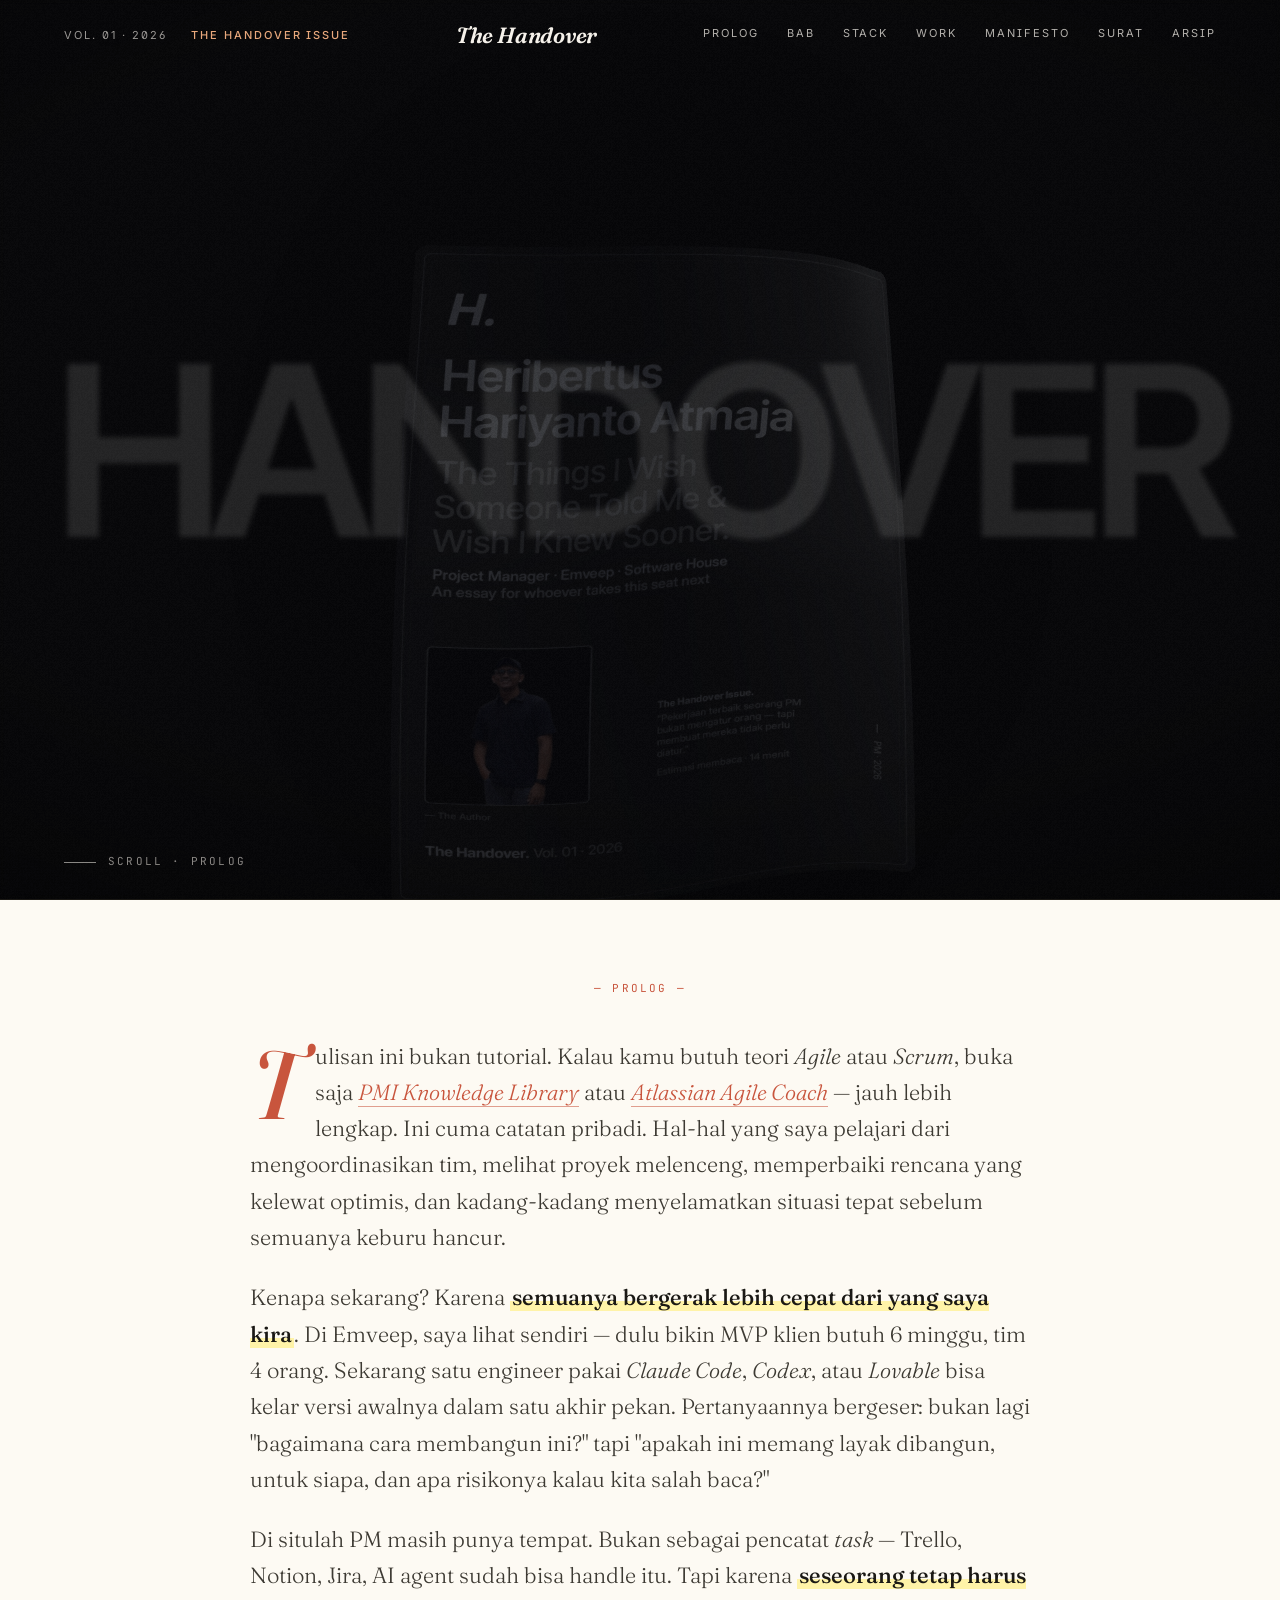
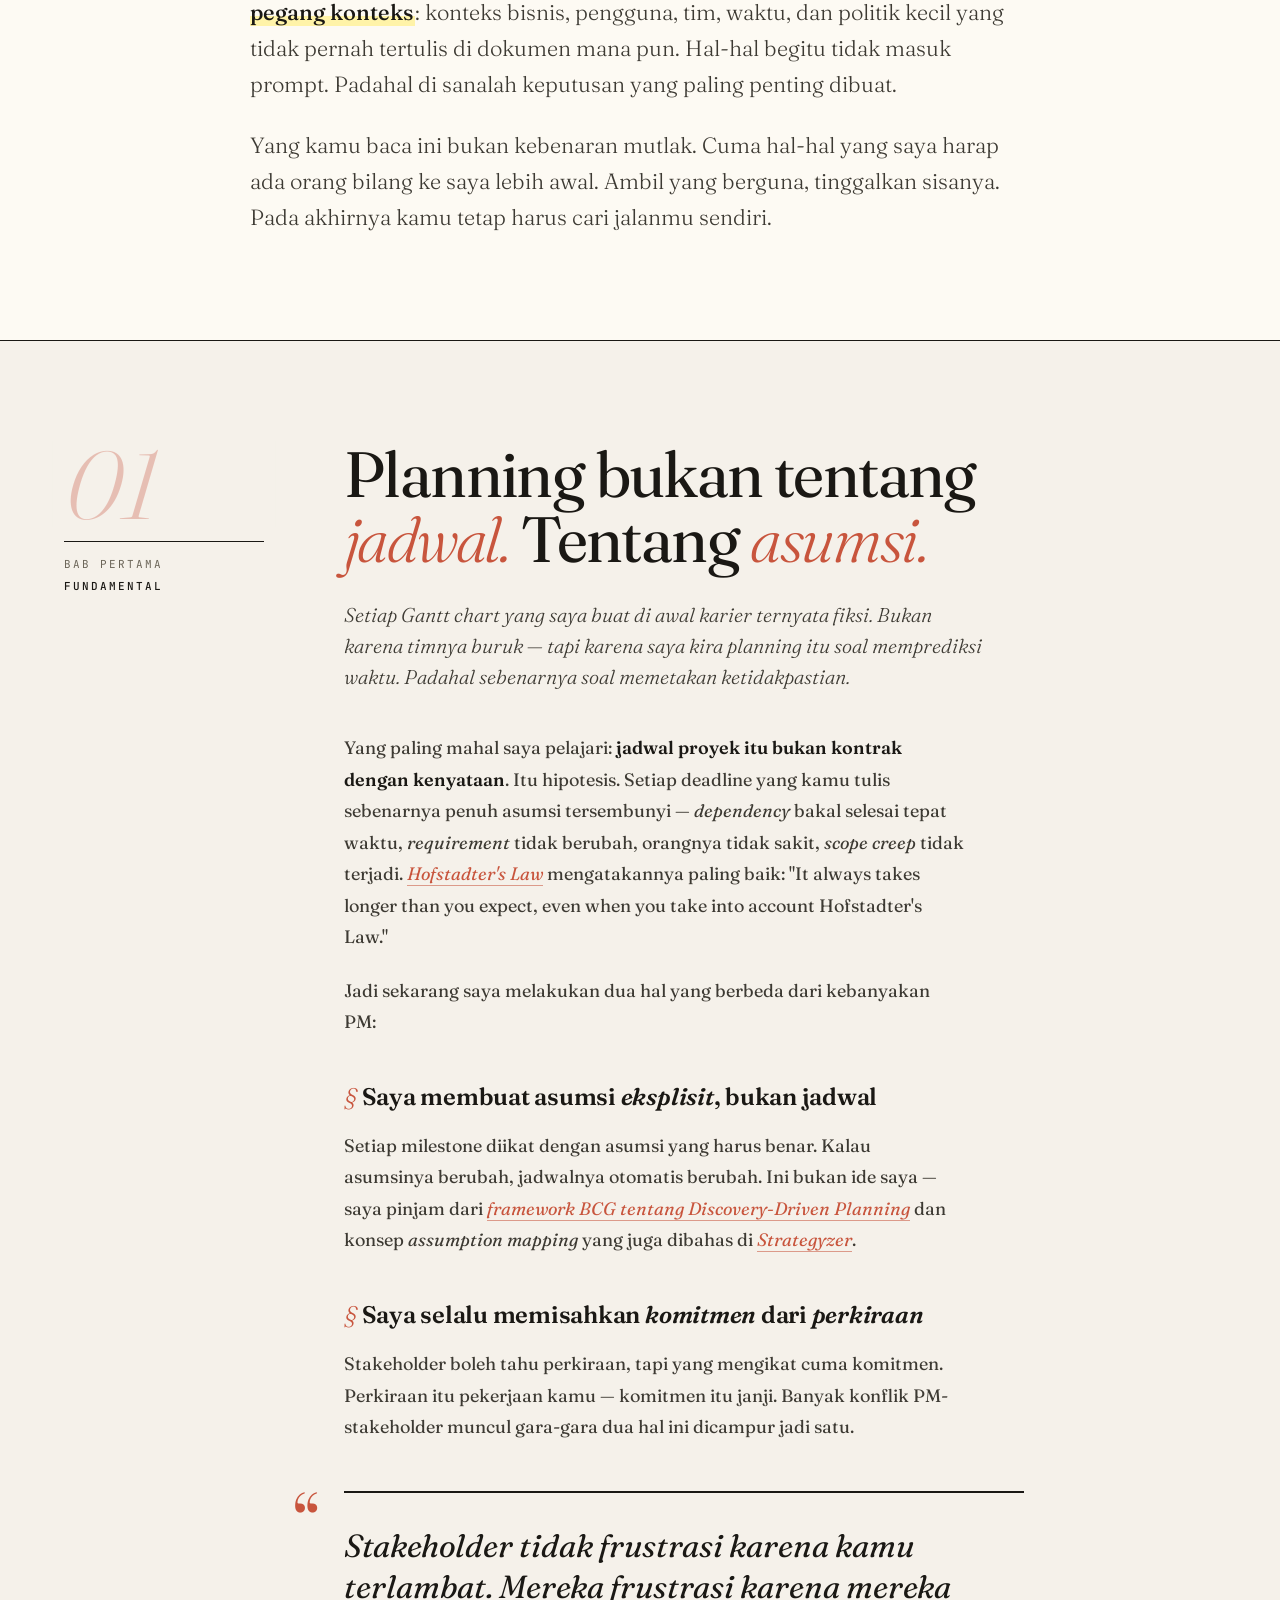
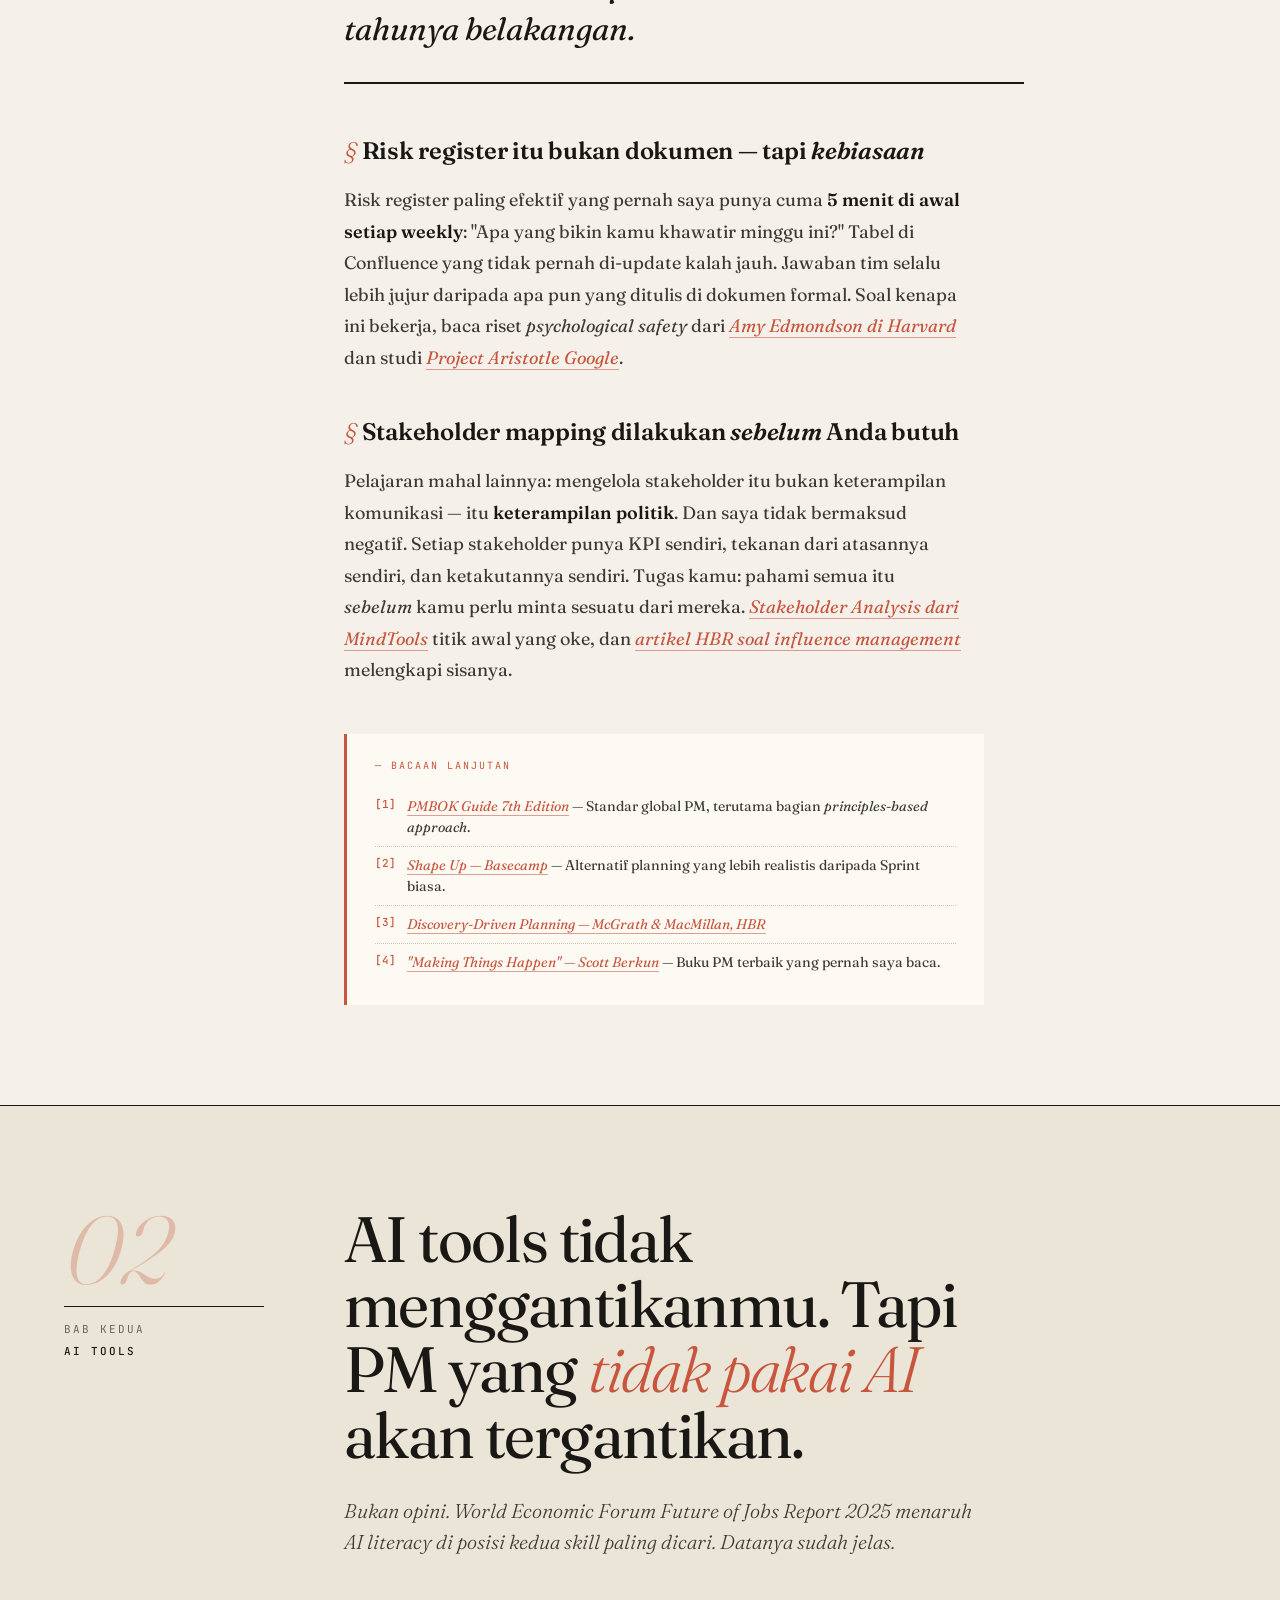
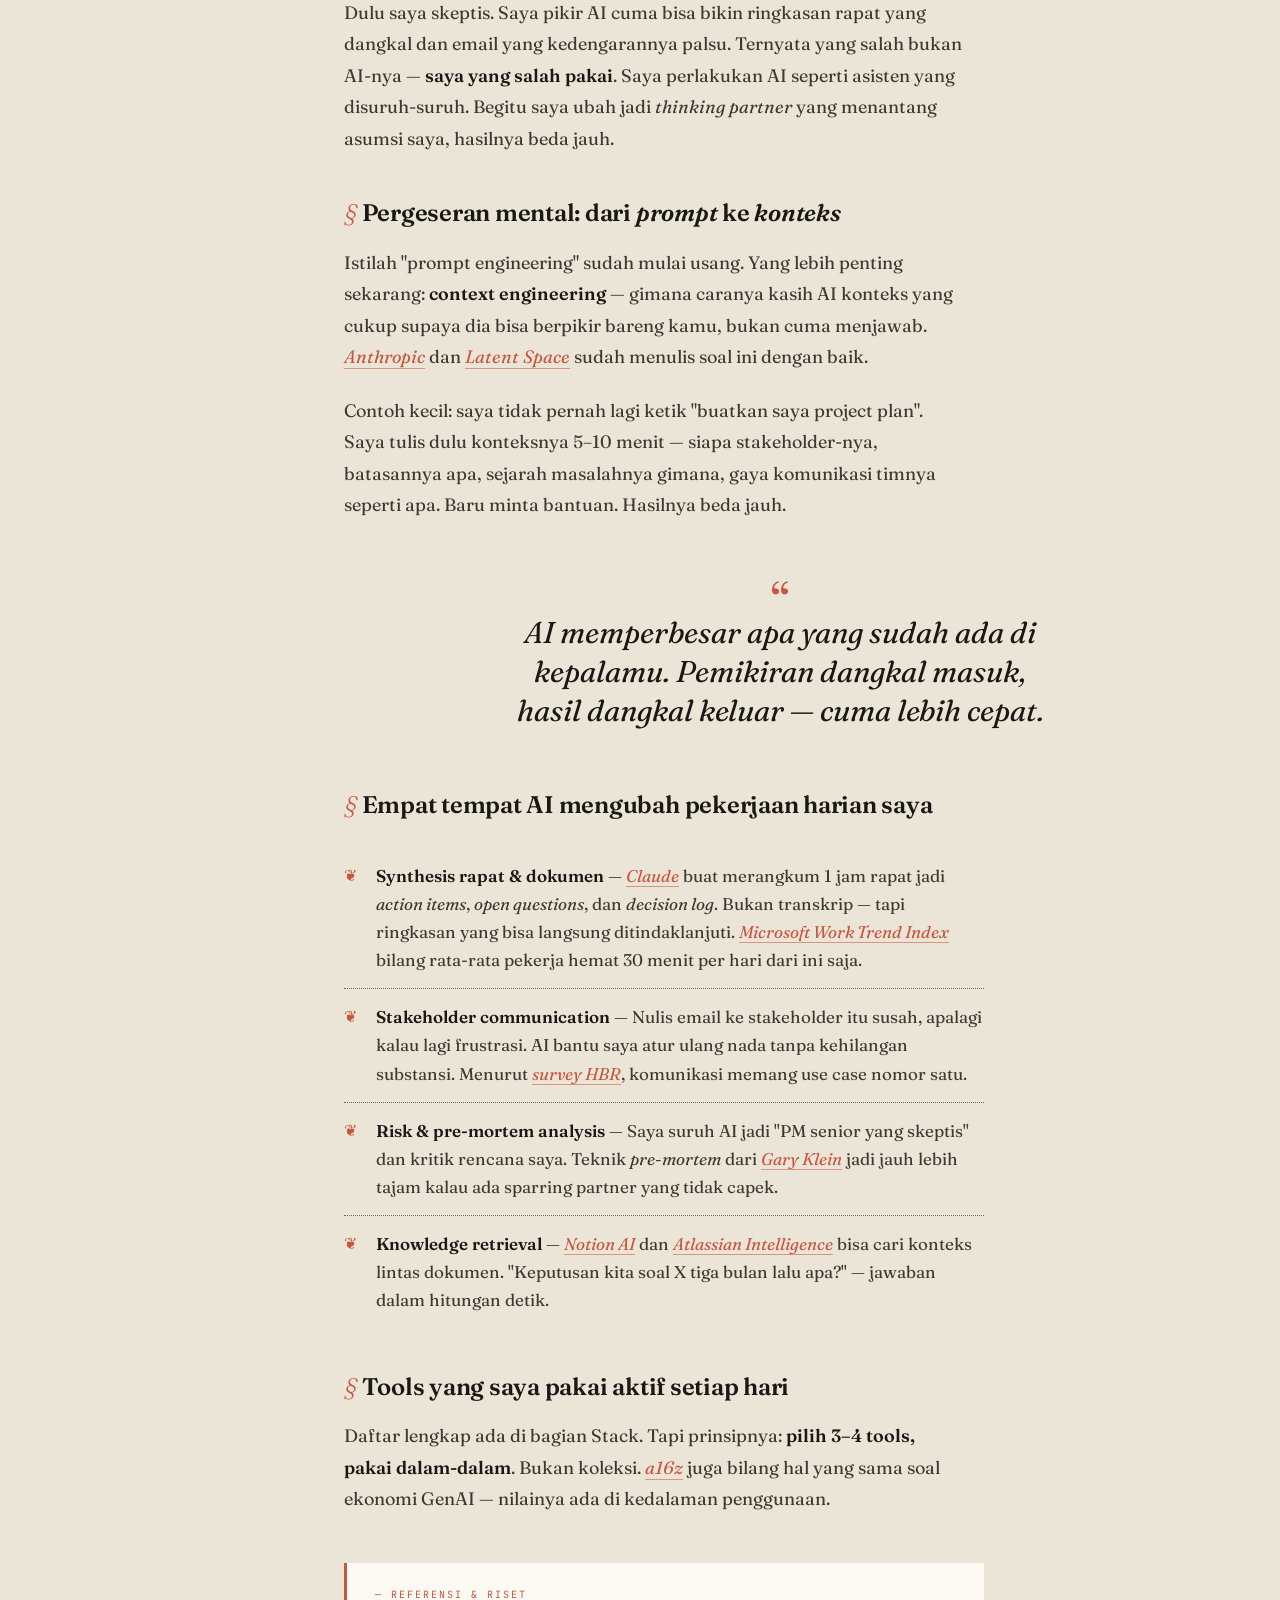
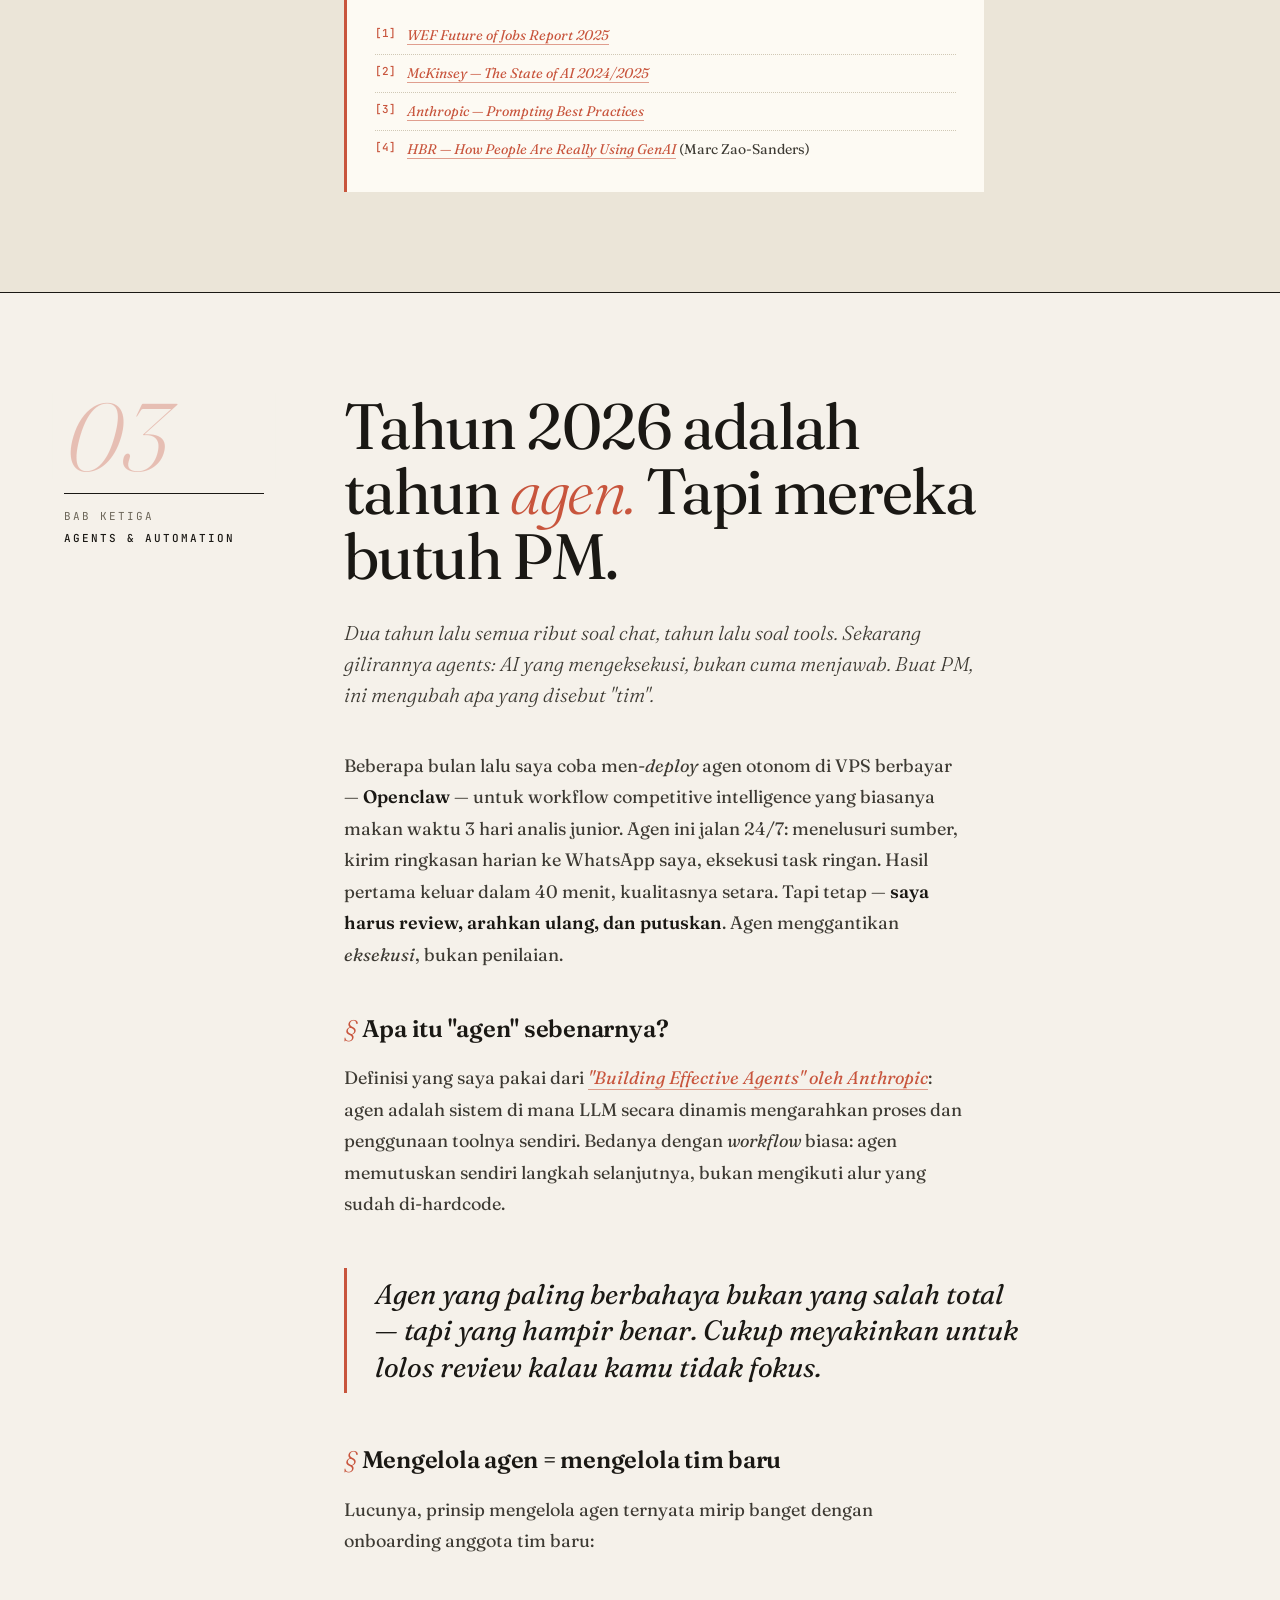
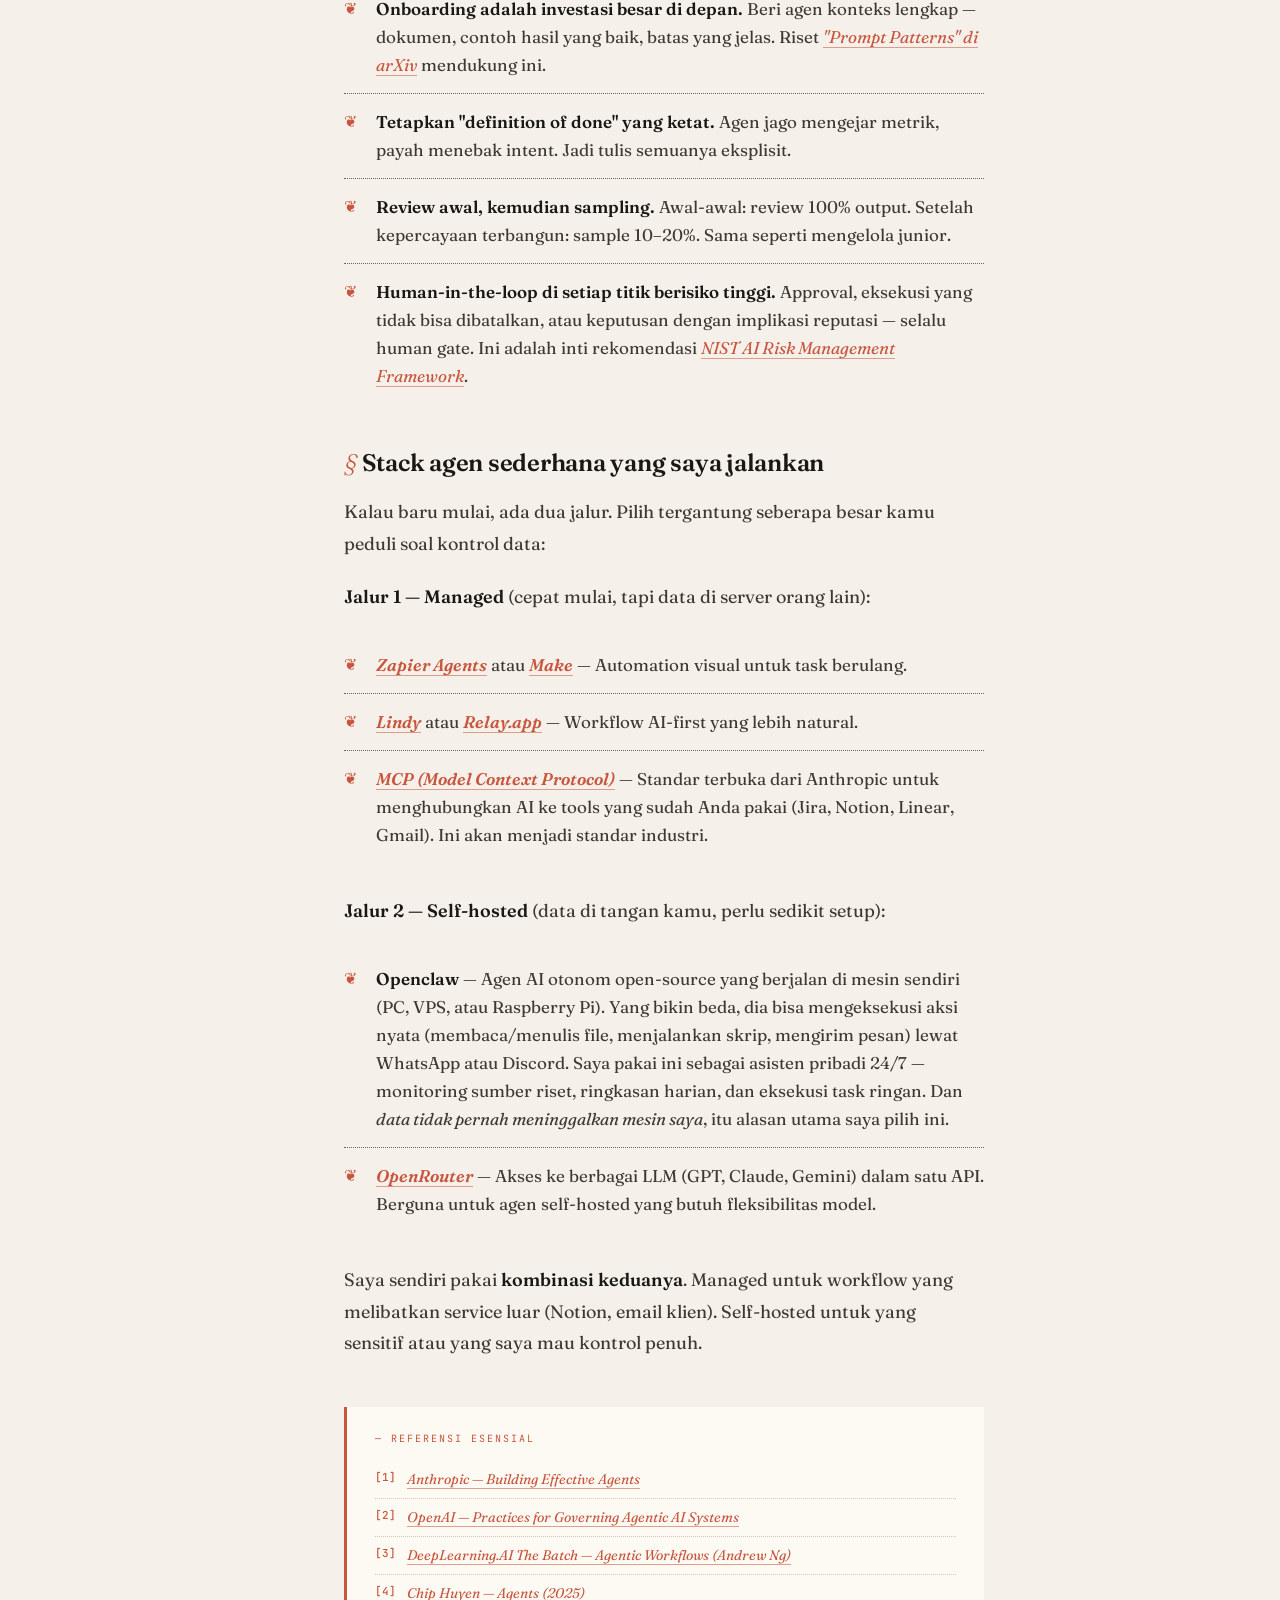
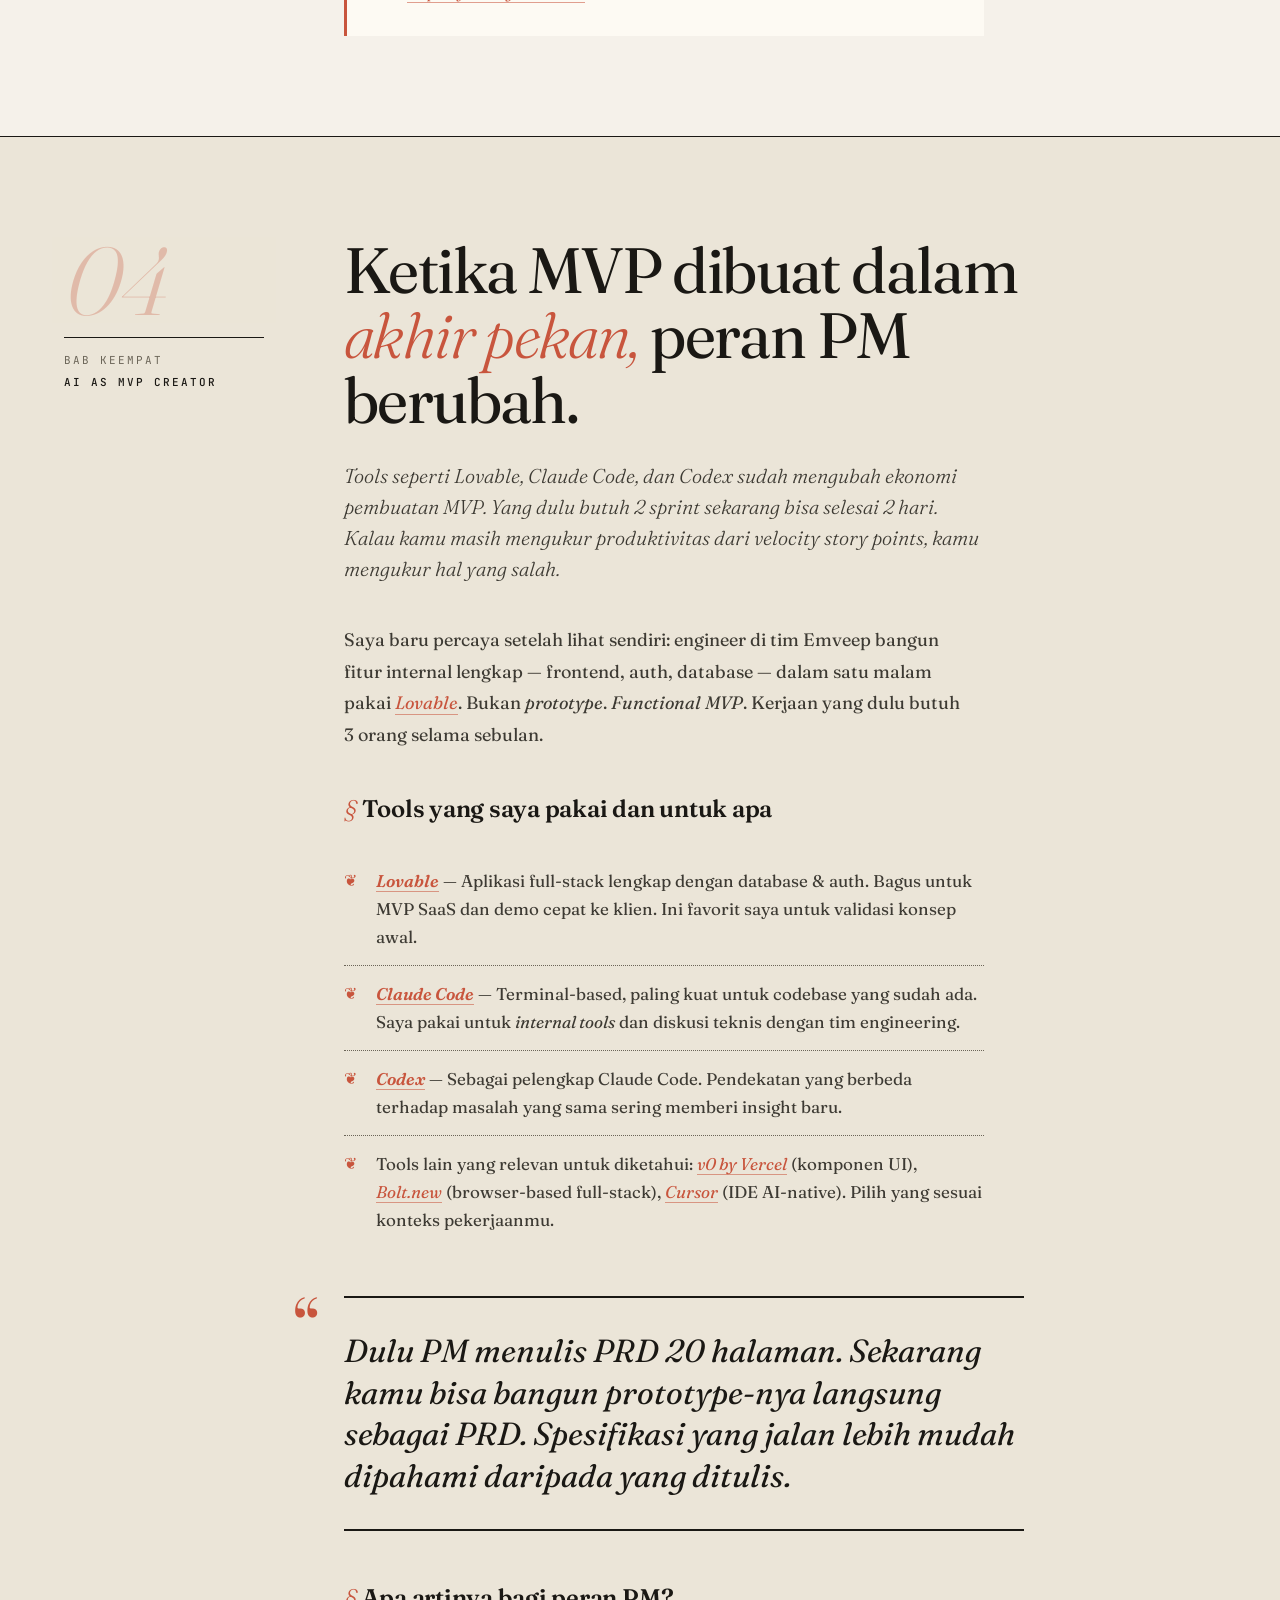
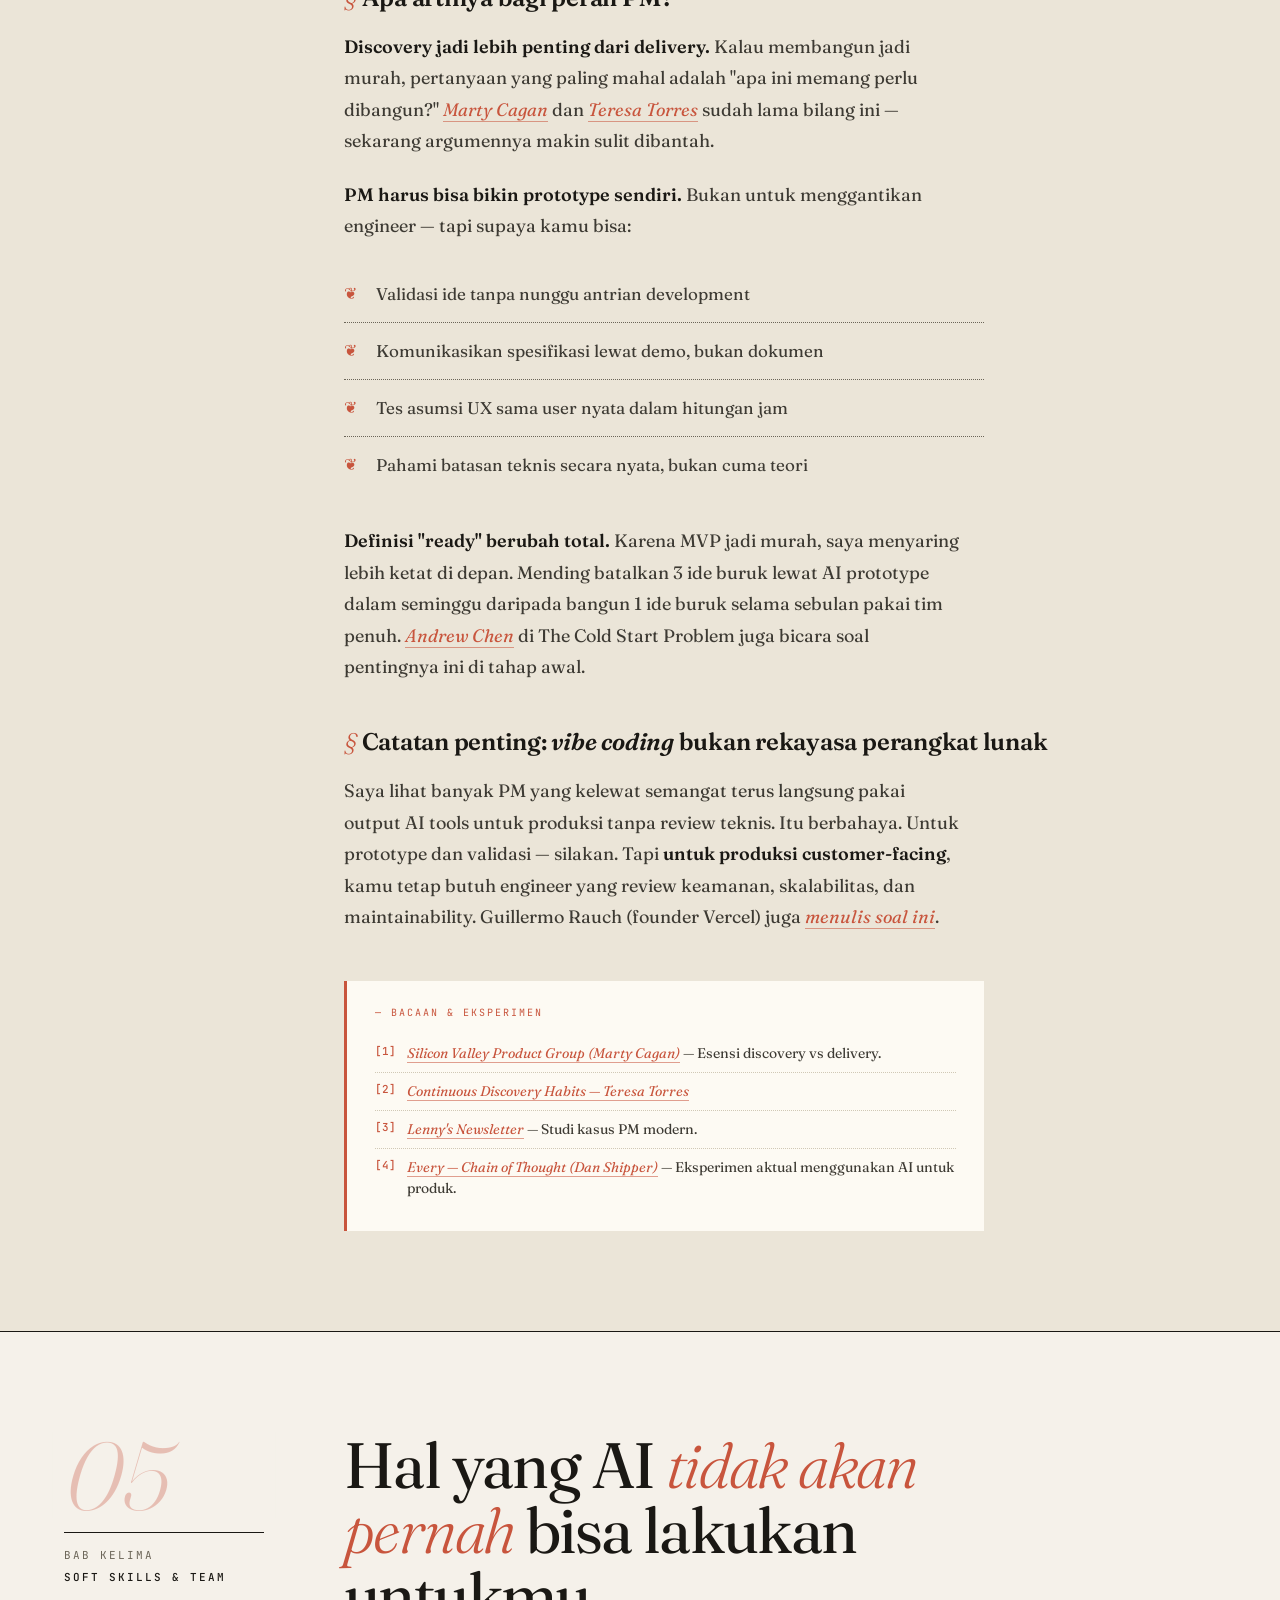
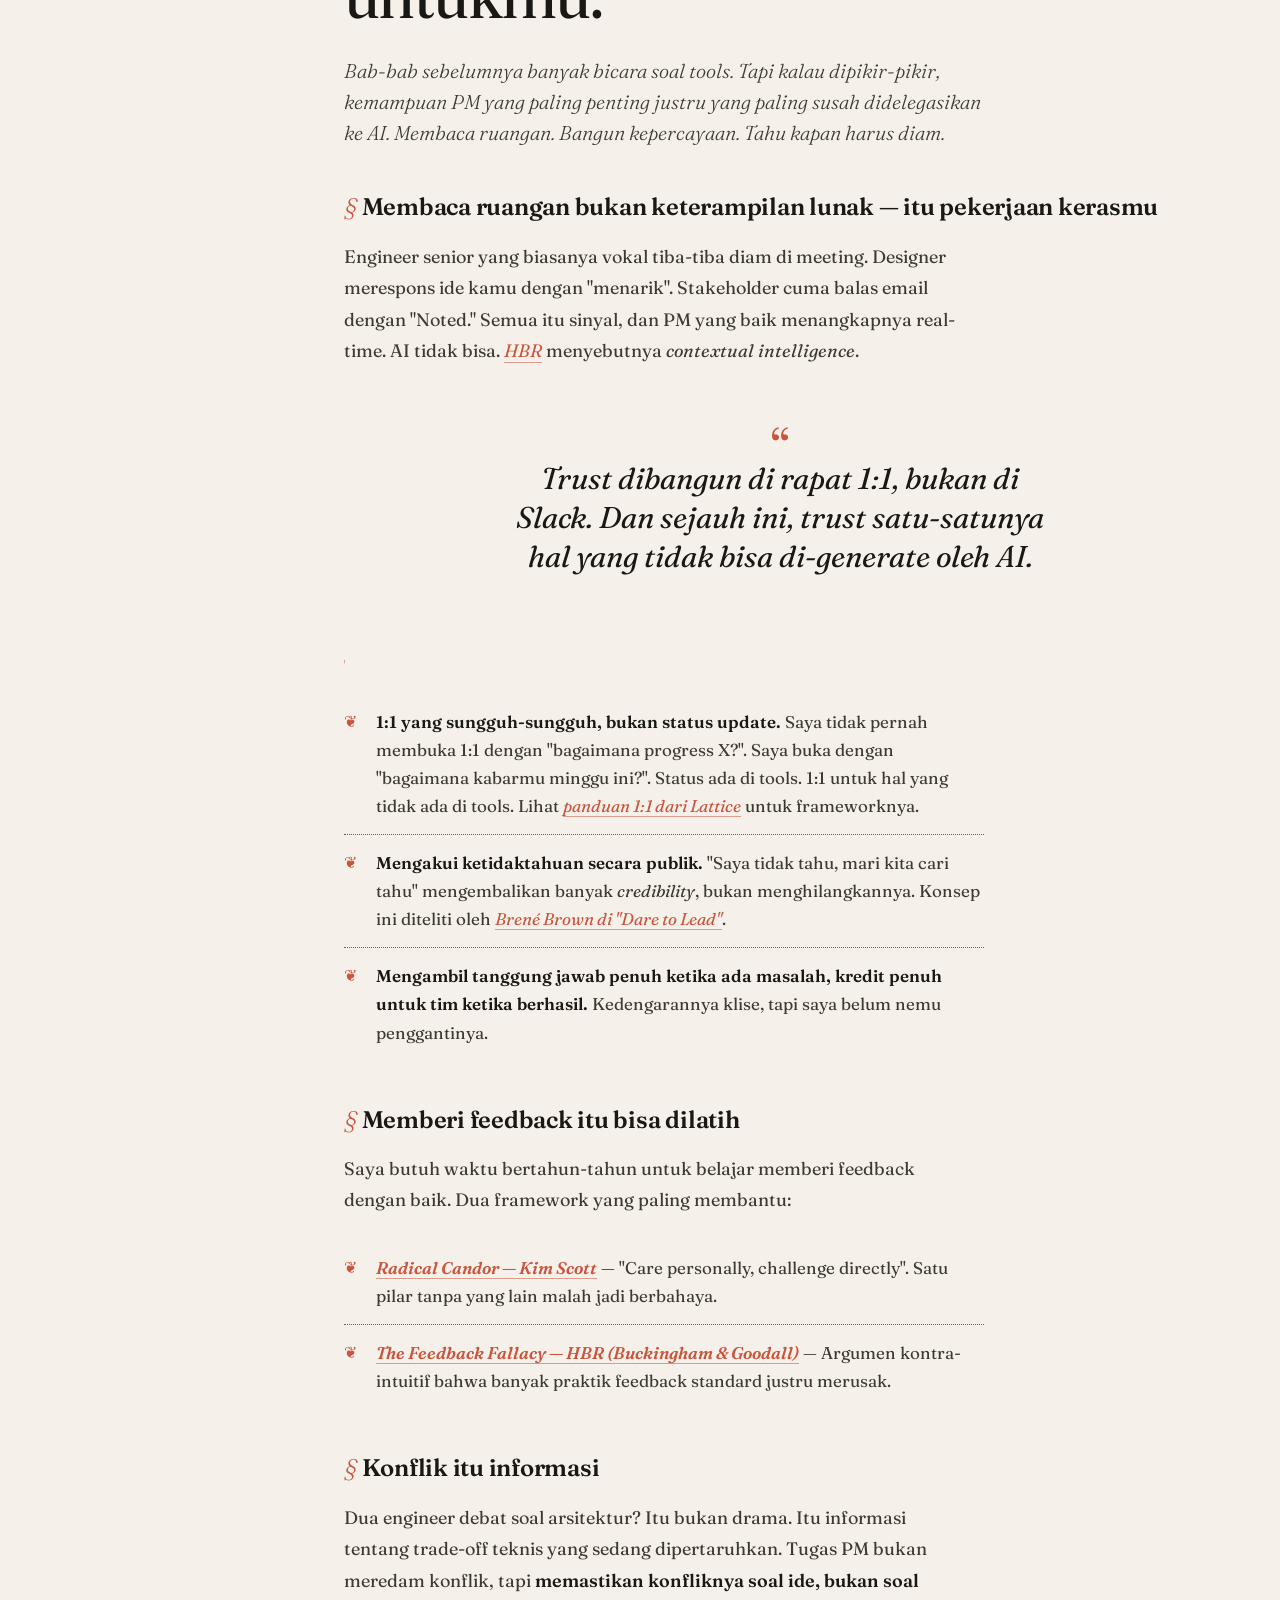
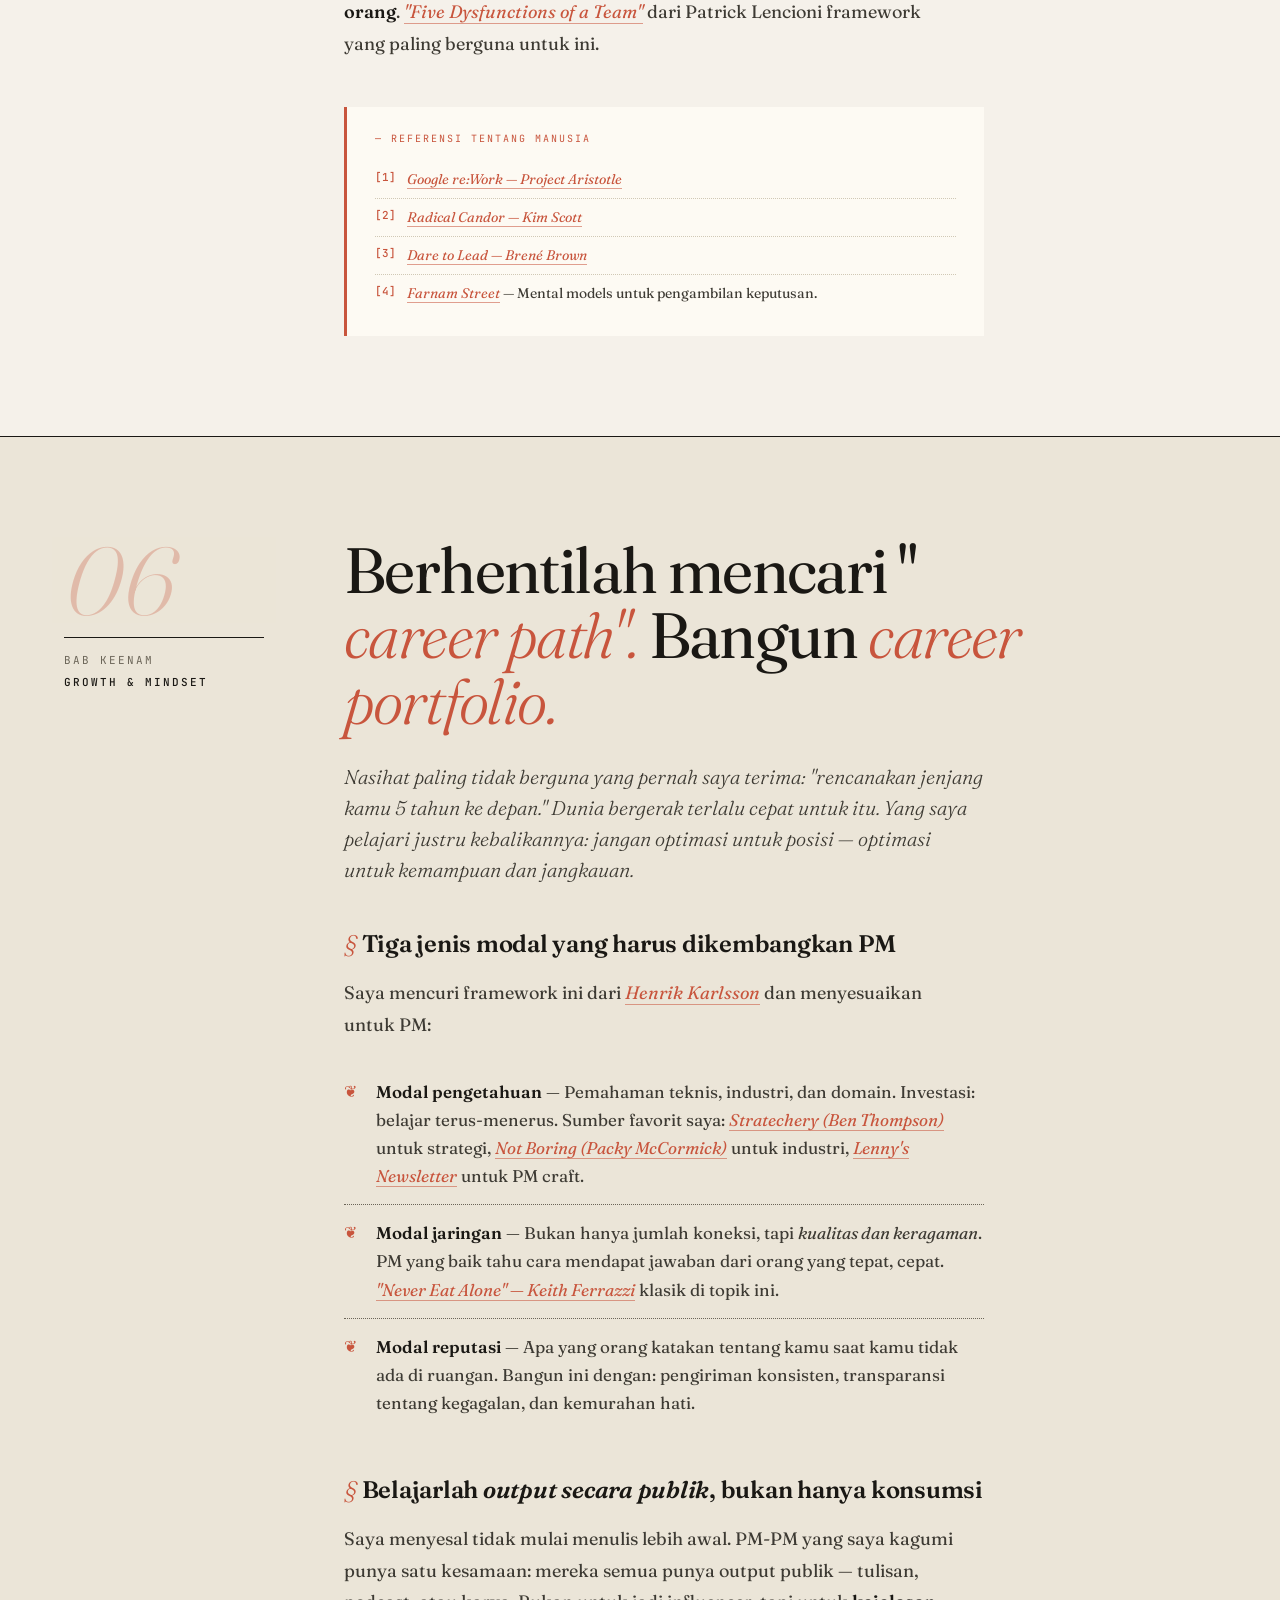
==== commit 72e42485: "Vol. 01 + Vol. 02: remove machine-sounding patterns, keep the author's voice Audit of both issues fo" ====
--- a/index.html
+++ b/index.html
@@ -184,7 +184,7 @@
       <div class="pullquote">Stakeholder tidak frustrasi karena kamu terlambat. Mereka frustrasi karena mereka <em>tahunya belakangan</em>.</div>
 
       <h3>Risk register itu bukan dokumen — tapi <em>kebiasaan</em></h3>
-      <p>Risk register paling efektif yang saya temukan bukan tabel di Confluence yang tidak pernah di-update. Tapi <strong>5 menit di awal setiap weekly</strong>: "Apa yang bikin kamu khawatir minggu ini?" Cuma itu. Jawaban tim selalu lebih jujur daripada apa pun yang ditulis di dokumen formal. Soal kenapa ini bekerja, baca riset <em>psychological safety</em> dari <a class="ref" href="https://www.hbs.edu/faculty/Pages/profile.aspx?facId=6451" target="_blank" rel="noopener">Amy Edmondson di Harvard</a> dan studi <a class="ref" href="https://rework.withgoogle.com/print/guides/5721312655835136/" target="_blank" rel="noopener">Project Aristotle Google</a>.</p>
+      <p>Risk register paling efektif yang pernah saya punya cuma <strong>5 menit di awal setiap weekly</strong>: "Apa yang bikin kamu khawatir minggu ini?" Tabel di Confluence yang tidak pernah di-update kalah jauh. Jawaban tim selalu lebih jujur daripada apa pun yang ditulis di dokumen formal. Soal kenapa ini bekerja, baca riset <em>psychological safety</em> dari <a class="ref" href="https://www.hbs.edu/faculty/Pages/profile.aspx?facId=6451" target="_blank" rel="noopener">Amy Edmondson di Harvard</a> dan studi <a class="ref" href="https://rework.withgoogle.com/print/guides/5721312655835136/" target="_blank" rel="noopener">Project Aristotle Google</a>.</p>
 
       <h3>Stakeholder mapping dilakukan <em>sebelum</em> Anda butuh</h3>
       <p>Pelajaran mahal lainnya: mengelola stakeholder itu bukan keterampilan komunikasi — itu <strong>keterampilan politik</strong>. Dan saya tidak bermaksud negatif. Setiap stakeholder punya KPI sendiri, tekanan dari atasannya sendiri, dan ketakutannya sendiri. Tugas kamu: pahami semua itu <em>sebelum</em> kamu perlu minta sesuatu dari mereka. <a class="ref" href="https://www.mindtools.com/aol0rms/stakeholder-analysis" target="_blank" rel="noopener">Stakeholder Analysis dari MindTools</a> titik awal yang oke, dan <a class="ref" href="https://hbr.org/2007/11/influence-management-the-art-of-creating-and-sharing-value" target="_blank" rel="noopener">artikel HBR soal influence management</a> melengkapi sisanya.</p>
@@ -256,7 +256,7 @@
     </div>
     <div class="chapter-body">
       <h2>Tahun 2026 adalah tahun <em>agen</em>. Tapi mereka butuh PM.</h2>
-      <p class="lede">Dua tahun lalu semua ribut soal <em>chat</em>. Tahun lalu soal <em>tools</em>. Sekarang yang dominan: <em>agents</em> — AI yang bukan cuma menjawab, tapi mengeksekusi. Dan itu mengubah definisi "tim" yang kamu kelola.</p>
+      <p class="lede">Dua tahun lalu semua ribut soal <em>chat</em>, tahun lalu soal <em>tools</em>. Sekarang gilirannya <em>agents</em>: AI yang mengeksekusi, bukan cuma menjawab. Buat PM, ini mengubah apa yang disebut "tim".</p>
 
       <p>Beberapa bulan lalu saya coba men-<em>deploy</em> agen otonom di VPS berbayar — <strong>Openclaw</strong> — untuk workflow competitive intelligence yang biasanya makan waktu 3 hari analis junior. Agen ini jalan 24/7: menelusuri sumber, kirim ringkasan harian ke WhatsApp saya, eksekusi task ringan. Hasil pertama keluar dalam 40 menit, kualitasnya setara. Tapi tetap — <strong>saya harus review, arahkan ulang, dan putuskan</strong>. Agen menggantikan <em>eksekusi</em>, bukan penilaian.</p>
 
@@ -270,9 +270,9 @@
 
       <ul class="notes">
         <li><strong>Onboarding adalah investasi besar di depan.</strong> Beri agen konteks lengkap — dokumen, contoh hasil yang baik, batas yang jelas. Riset <a class="ref" href="https://arxiv.org/abs/2302.11382" target="_blank" rel="noopener">"Prompt Patterns" di arXiv</a> mendukung ini.</li>
-        <li><strong>Tetapkan "definition of done" yang ketat.</strong> Agen sangat baik mengejar metrik, sangat buruk menebak intent. Eksplisit selalu menang.</li>
+        <li><strong>Tetapkan "definition of done" yang ketat.</strong> Agen jago mengejar metrik, payah menebak intent. Jadi tulis semuanya eksplisit.</li>
         <li><strong>Review awal, kemudian sampling.</strong> Awal-awal: review 100% output. Setelah kepercayaan terbangun: sample 10–20%. Sama seperti mengelola junior.</li>
-        <li><strong>Human-in-the-loop di setiap titik tinggi-resiko.</strong> Approval, eksekusi yang tidak bisa dibatalkan, atau keputusan dengan implikasi reputasi — selalu human gate. Ini adalah inti rekomendasi <a class="ref" href="https://www.nist.gov/itl/ai-risk-management-framework" target="_blank" rel="noopener">NIST AI Risk Management Framework</a>.</li>
+        <li><strong>Human-in-the-loop di setiap titik berisiko tinggi.</strong> Approval, eksekusi yang tidak bisa dibatalkan, atau keputusan dengan implikasi reputasi — selalu human gate. Ini adalah inti rekomendasi <a class="ref" href="https://www.nist.gov/itl/ai-risk-management-framework" target="_blank" rel="noopener">NIST AI Risk Management Framework</a>.</li>
       </ul>
 
       <h3>Stack agen sederhana yang saya jalankan</h3>
@@ -287,7 +287,7 @@
 
       <p><strong>Jalur 2 — Self-hosted</strong> (data di tangan kamu, perlu sedikit setup):</p>
       <ul class="notes">
-        <li><strong>Openclaw</strong> — Agen AI otonom open-source yang berjalan di mesin sendiri (PC, VPS, atau Raspberry Pi). Yang menarik: ia bukan sekadar chatbot — ia bisa mengeksekusi aksi nyata (membaca/menulis file, menjalankan skrip, mengirim pesan) lewat WhatsApp atau Discord. Saya pakai ini sebagai asisten pribadi 24/7 — monitoring sumber riset, ringkasan harian, dan eksekusi task ringan. Yang paling penting: <em>data tidak pernah meninggalkan mesin saya</em>.</li>
+        <li><strong>Openclaw</strong> — Agen AI otonom open-source yang berjalan di mesin sendiri (PC, VPS, atau Raspberry Pi). Yang bikin beda, dia bisa mengeksekusi aksi nyata (membaca/menulis file, menjalankan skrip, mengirim pesan) lewat WhatsApp atau Discord. Saya pakai ini sebagai asisten pribadi 24/7 — monitoring sumber riset, ringkasan harian, dan eksekusi task ringan. Dan <em>data tidak pernah meninggalkan mesin saya</em>, itu alasan utama saya pilih ini.</li>
         <li><strong><a class="ref" href="https://openrouter.ai" target="_blank" rel="noopener">OpenRouter</a></strong> — Akses ke berbagai LLM (GPT, Claude, Gemini) dalam satu API. Berguna untuk agen self-hosted yang butuh fleksibilitas model.</li>
       </ul>
 
@@ -331,7 +331,7 @@
 
       <h3>Apa artinya bagi peran PM?</h3>
 
-      <p><strong>Discovery jadi lebih penting dari delivery.</strong> Kalau membangun jadi murah, pertanyaan yang paling mahal adalah "haruskah kita bangun ini sama sekali?" <a class="ref" href="https://www.svpg.com/inspired-how-to-create-products-customers-love/" target="_blank" rel="noopener">Marty Cagan</a> dan <a class="ref" href="https://www.producttalk.org" target="_blank" rel="noopener">Teresa Torres</a> sudah lama bilang ini — sekarang argumennya makin sulit dibantah.</p>
+      <p><strong>Discovery jadi lebih penting dari delivery.</strong> Kalau membangun jadi murah, pertanyaan yang paling mahal adalah "apa ini memang perlu dibangun?" <a class="ref" href="https://www.svpg.com/inspired-how-to-create-products-customers-love/" target="_blank" rel="noopener">Marty Cagan</a> dan <a class="ref" href="https://www.producttalk.org" target="_blank" rel="noopener">Teresa Torres</a> sudah lama bilang ini — sekarang argumennya makin sulit dibantah.</p>
 
       <p><strong>PM harus bisa bikin prototype sendiri.</strong> Bukan untuk menggantikan engineer — tapi supaya kamu bisa:</p>
       <ul class="notes">
@@ -371,7 +371,7 @@
       <p class="lede">Bab-bab sebelumnya banyak bicara soal tools. Tapi kalau dipikir-pikir, kemampuan PM yang paling penting justru yang paling susah didelegasikan ke AI. Membaca ruangan. Bangun kepercayaan. Tahu kapan harus diam.</p>
 
       <h3>Membaca ruangan bukan keterampilan lunak — itu pekerjaan kerasmu</h3>
-      <p>Engineer senior yang biasanya vokal tiba-tiba diam di meeting — itu sinyal. Designer merespons ide kamu dengan "menarik" — itu sinyal. Stakeholder cuma balas email dengan "Noted." — itu sinyal. PM yang baik menangkap semua ini real-time. AI tidak bisa. <a class="ref" href="https://hbr.org/2017/02/the-leader-as-coach" target="_blank" rel="noopener">HBR</a> menyebutnya <em>contextual intelligence</em>.</p>
+      <p>Engineer senior yang biasanya vokal tiba-tiba diam di meeting. Designer merespons ide kamu dengan "menarik". Stakeholder cuma balas email dengan "Noted." Semua itu sinyal, dan PM yang baik menangkapnya real-time. AI tidak bisa. <a class="ref" href="https://hbr.org/2017/02/the-leader-as-coach" target="_blank" rel="noopener">HBR</a> menyebutnya <em>contextual intelligence</em>.</p>
 
       <div class="pullquote minimal">Trust dibangun di rapat 1:1, bukan di Slack. Dan sejauh ini, trust satu-satunya hal yang tidak bisa di-generate oleh AI.</div>
 
@@ -379,17 +379,17 @@
       <ul class="notes">
         <li><strong>1:1 yang sungguh-sungguh, bukan status update.</strong> Saya tidak pernah membuka 1:1 dengan "bagaimana progress X?". Saya buka dengan "bagaimana kabarmu minggu ini?". Status ada di tools. 1:1 untuk hal yang tidak ada di tools. Lihat <a class="ref" href="https://lattice.com/library/the-ultimate-guide-to-1-1-meetings-for-managers-and-employees" target="_blank" rel="noopener">panduan 1:1 dari Lattice</a> untuk frameworknya.</li>
         <li><strong>Mengakui ketidaktahuan secara publik.</strong> "Saya tidak tahu, mari kita cari tahu" mengembalikan banyak <em>credibility</em>, bukan menghilangkannya. Konsep ini diteliti oleh <a class="ref" href="https://www.brenebrown.com/book/dare-to-lead/" target="_blank" rel="noopener">Brené Brown di "Dare to Lead"</a>.</li>
-        <li><strong>Mengambil tanggung jawab penuh ketika ada masalah, kredit penuh untuk tim ketika berhasil.</strong> Sederhana. Sulit dipraktikkan. Tapi tidak ada substitusinya.</li>
-      </ul>
-
-      <h3>Memberikan feedback adalah keterampilan, bukan bakat</h3>
+        <li><strong>Mengambil tanggung jawab penuh ketika ada masalah, kredit penuh untuk tim ketika berhasil.</strong> Kedengarannya klise, tapi saya belum nemu penggantinya.</li>
+      </ul>
+
+      <h3>Memberi feedback itu bisa dilatih</h3>
       <p>Saya butuh waktu bertahun-tahun untuk belajar memberi feedback dengan baik. Dua framework yang paling membantu:</p>
       <ul class="notes">
         <li><strong><a class="ref" href="https://www.radicalcandor.com/our-approach/" target="_blank" rel="noopener">Radical Candor — Kim Scott</a></strong> — "Care personally, challenge directly". Satu pilar tanpa yang lain malah jadi berbahaya.</li>
         <li><strong><a class="ref" href="https://hbr.org/2019/03/the-feedback-fallacy" target="_blank" rel="noopener">The Feedback Fallacy — HBR (Buckingham &amp; Goodall)</a></strong> — Argumen kontra-intuitif bahwa banyak praktik feedback standard justru merusak.</li>
       </ul>
 
-      <h3>Konflik adalah informasi, bukan masalah</h3>
+      <h3>Konflik itu informasi</h3>
       <p>Dua engineer debat soal arsitektur? Itu bukan drama. Itu informasi tentang trade-off teknis yang sedang dipertaruhkan. Tugas PM bukan meredam konflik, tapi <strong>memastikan konfliknya soal ide, bukan soal orang</strong>. <a class="ref" href="https://www.tablegroup.com/topics-and-resources/teamwork-5-dysfunctions/" target="_blank" rel="noopener">"Five Dysfunctions of a Team"</a> dari Patrick Lencioni framework yang paling berguna untuk ini.</p>
 
       <div class="refs">
@@ -435,7 +435,7 @@
         <li>Apa yang saya kerjakan dengan mudah, padahal orang lain susah?</li>
         <li>Topik apa yang saya bicarakan tanpa lelah, di mana pun?</li>
         <li>Skill apa yang akan jadi langka 3 tahun lagi, dan saya bisa kembangkan sekarang?</li>
-        <li>Siapa yang saya iri padanya — dan apa sebenarnya yang saya iri?</li>
+        <li>Saya iri sama siapa, dan sebenarnya iri soal apa?</li>
       </ul>
 
       <h3>Dan akhirnya: tentang ambisi yang masuk akal</h3>
@@ -494,7 +494,7 @@
       <div class="tool-card">
         <div class="tool-cat">— Autonomous Agent</div>
         <h4>Openclaw</h4>
-        <p>Agen AI otonom <em>self-hosted</em> yang bisa mengeksekusi aksi nyata — bukan sekadar chatbot. Berjalan di mesin sendiri, terintegrasi dengan WhatsApp/Discord, dan punya akses ke tools seperti browsing, email, dan kalender. Inilah yang membuat "agen" bukan hanya konsep.</p>
+        <p>Agen AI otonom <em>self-hosted</em> yang bisa mengeksekusi aksi nyata. Berjalan di mesin sendiri, terintegrasi dengan WhatsApp/Discord, dan punya akses ke tools seperti browsing, email, dan kalender.</p>
         <div class="use-case">Personal AI assistant 24/7, task execution, monitoring</div>
       </div>
       <div class="tool-card">
@@ -524,7 +524,7 @@
   <div class="portfolio-inner">
     <div class="section-label">— Apendiks B · Selected Work</div>
     <h2>Bukti dalam <em>pengiriman.</em></h2>
-    <p class="portfolio-lede">Teori yang tidak diuji adalah opini. Berikut beberapa proyek yang saya tangani — masing-masing mengajari saya pelajaran yang berbeda. Beberapa berhasil. Beberapa hampir gagal. Semua mengubah cara saya berpikir.</p>
+    <p class="portfolio-lede">Teori yang tidak diuji adalah opini. Berikut beberapa proyek yang saya tangani — masing-masing mengajari saya pelajaran yang berbeda. Ada yang berhasil, ada yang hampir gagal. Semuanya mengubah cara saya berpikir.</p>
 
     <div class="project-list">
 
@@ -565,7 +565,7 @@
           AI Game Design &amp; Maker
         </div>
         <div class="project-desc">
-          Platform AI untuk membuat dan mendesain game — pengguna mendeskripsikan game yang mereka inginkan, sistem yang menghasilkan asset, logika, dan struktur. Proyek paling ambisius secara teknis. Pelajaran terbesar: <em>scope discipline</em>. Setiap minggu ada ide baru yang menggoda — tugas PM adalah menjaga fokus tanpa membunuh kreativitas.
+          Platform AI untuk membuat dan mendesain game — pengguna mendeskripsikan game yang mereka inginkan, sistem yang menghasilkan asset, logika, dan struktur. Proyek paling ambisius secara teknis. Pelajaran terbesarnya soal <em>scope discipline</em>. Setiap minggu ada ide baru yang menggoda — tugas PM adalah menjaga fokus tanpa membunuh kreativitas.
           <span class="project-stack">Sector: Gaming &amp; Creative · Tech: Generative AI · Multi-modal</span>
         </div>
         <div class="project-meta">
@@ -580,7 +580,7 @@
           Web3 Web Application
         </div>
         <div class="project-desc">
-          Aplikasi web berbasis teknologi blockchain. Dari proyek ini saya belajar bahwa stakeholder management di ruang Web3 sangat berbeda — komunitas adalah stakeholder, bukan hanya klien. Transparansi bukan pilihan, tapi keharusan. <em>Decentralization</em> juga berarti keputusan tidak bisa di-rollback dengan mudah.
+          Aplikasi web berbasis teknologi blockchain. Dari proyek ini saya belajar bahwa stakeholder management di ruang Web3 sangat berbeda — komunitas adalah stakeholder, bukan hanya klien. Transparansi jadi wajib. <em>Decentralization</em> juga berarti keputusan tidak bisa di-rollback dengan mudah.
           <span class="project-stack">Tech: Smart Contract · Wallet Integration · dApp</span>
         </div>
         <div class="project-meta">
@@ -595,7 +595,7 @@
           Community Engagement Mobile App
         </div>
         <div class="project-desc">
-          Aplikasi mobile untuk <em>community engagement</em> dengan integrasi teknologi Web3 — gamifikasi, reward system on-chain, dan mekanisme partisipasi yang transparan. Pelajaran inti: teknologi blockchain hanya bernilai kalau memecahkan masalah yang nyata. Kalau tidak, itu hanya komplikasi tambahan.
+          Aplikasi mobile untuk <em>community engagement</em> dengan integrasi teknologi Web3 — gamifikasi, reward system on-chain, dan mekanisme partisipasi yang transparan. Dari sini saya belajar blockchain cuma bernilai kalau memecahkan masalah yang nyata. Kalau tidak, dia cuma komplikasi tambahan.
           <span class="project-stack">Tech: Mobile (iOS/Android) · Web3 · Token Mechanics</span>
         </div>
         <div class="project-meta">
@@ -622,11 +622,11 @@
       </div>
       <div class="principle">
         <h3>II. Bertanya &gt; Memberitahu</h3>
-        <p>PM yang baik bertanya 5x lebih banyak daripada memberi pernyataan. Pertanyaan membuka jalan, pernyataan menutupnya.</p>
+        <p>PM yang baik bertanya 5x lebih banyak daripada memberi pernyataan. Orang lebih terbuka kalau ditanya daripada diberi tahu.</p>
       </div>
       <div class="principle">
         <h3>III. Iterasi &gt; Sempurna</h3>
-        <p>Versi 1 yang dikirim mengalahkan versi sempurna yang tidak pernah ada. Selalu.</p>
+        <p>Versi 1 yang dikirim mengalahkan versi sempurna yang tidak pernah ada.</p>
       </div>
       <div class="principle">
         <h3>IV. Sistem &gt; Heroik</h3>
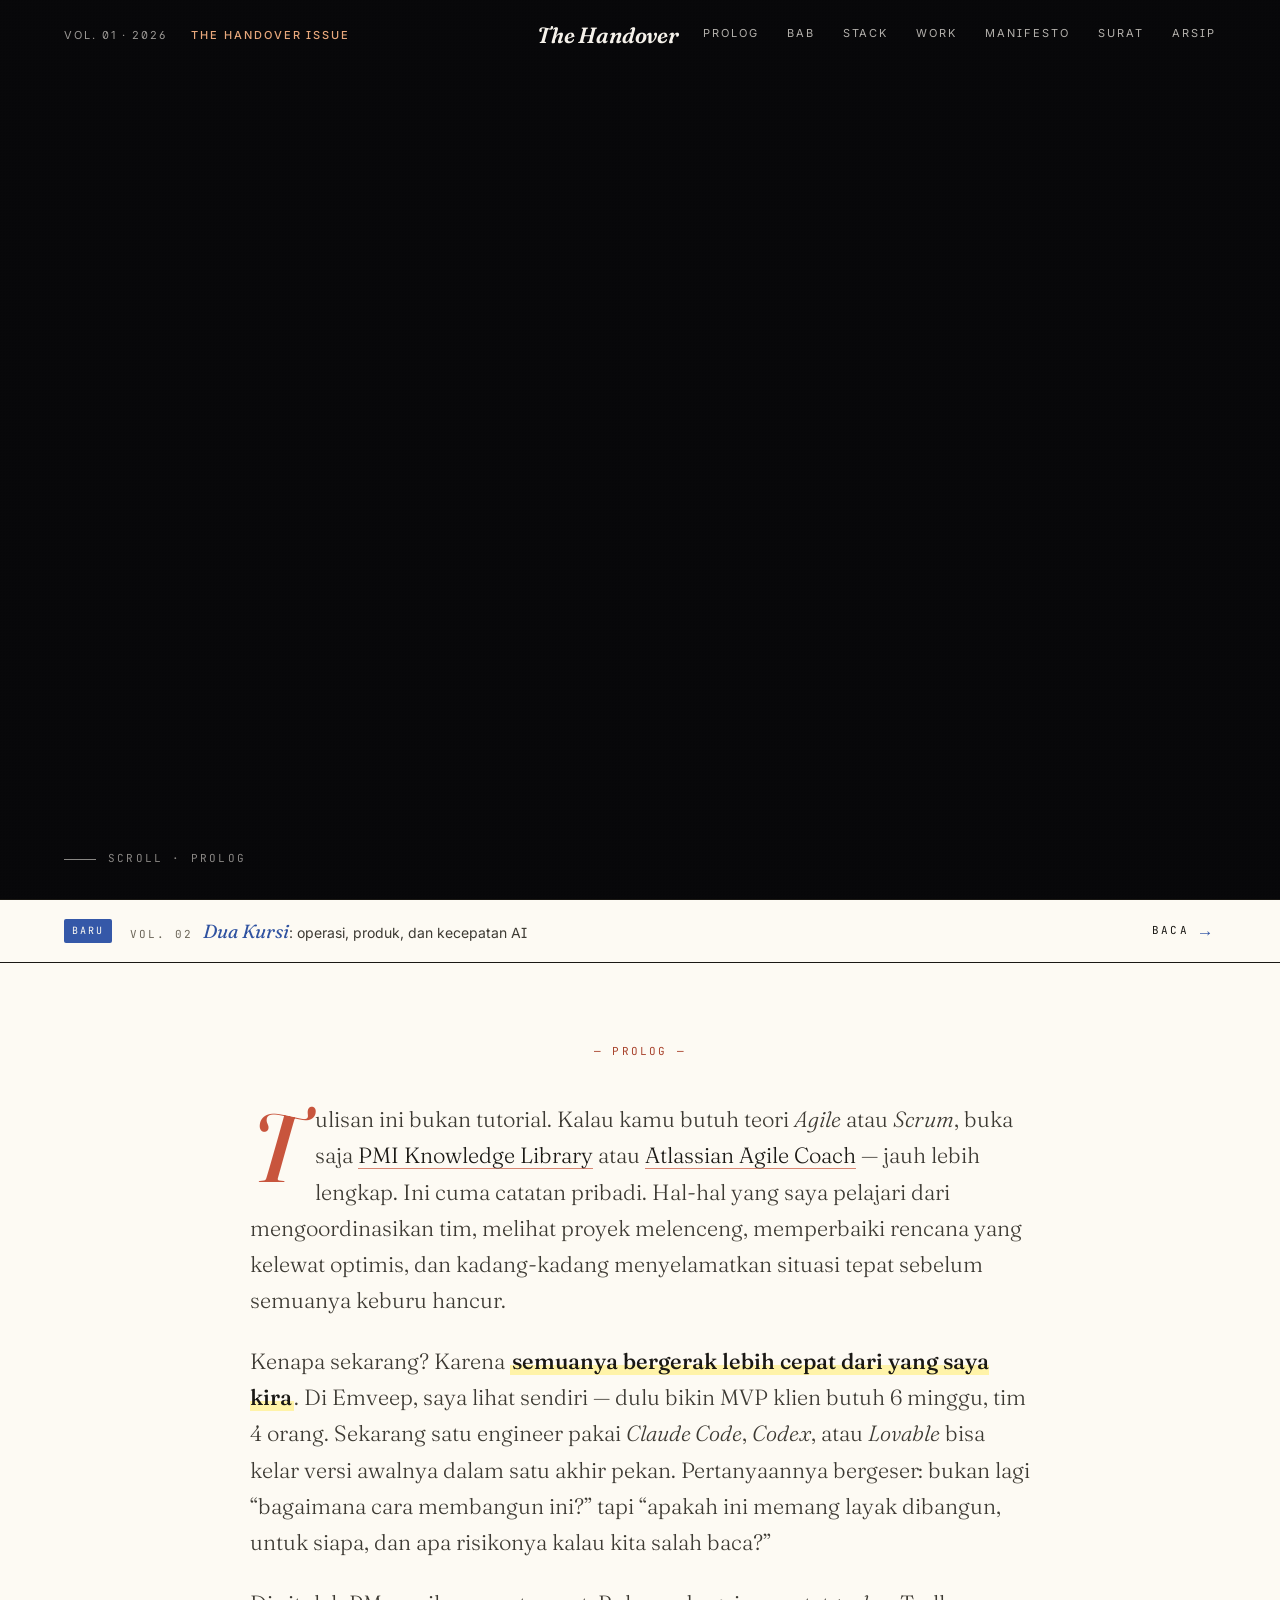
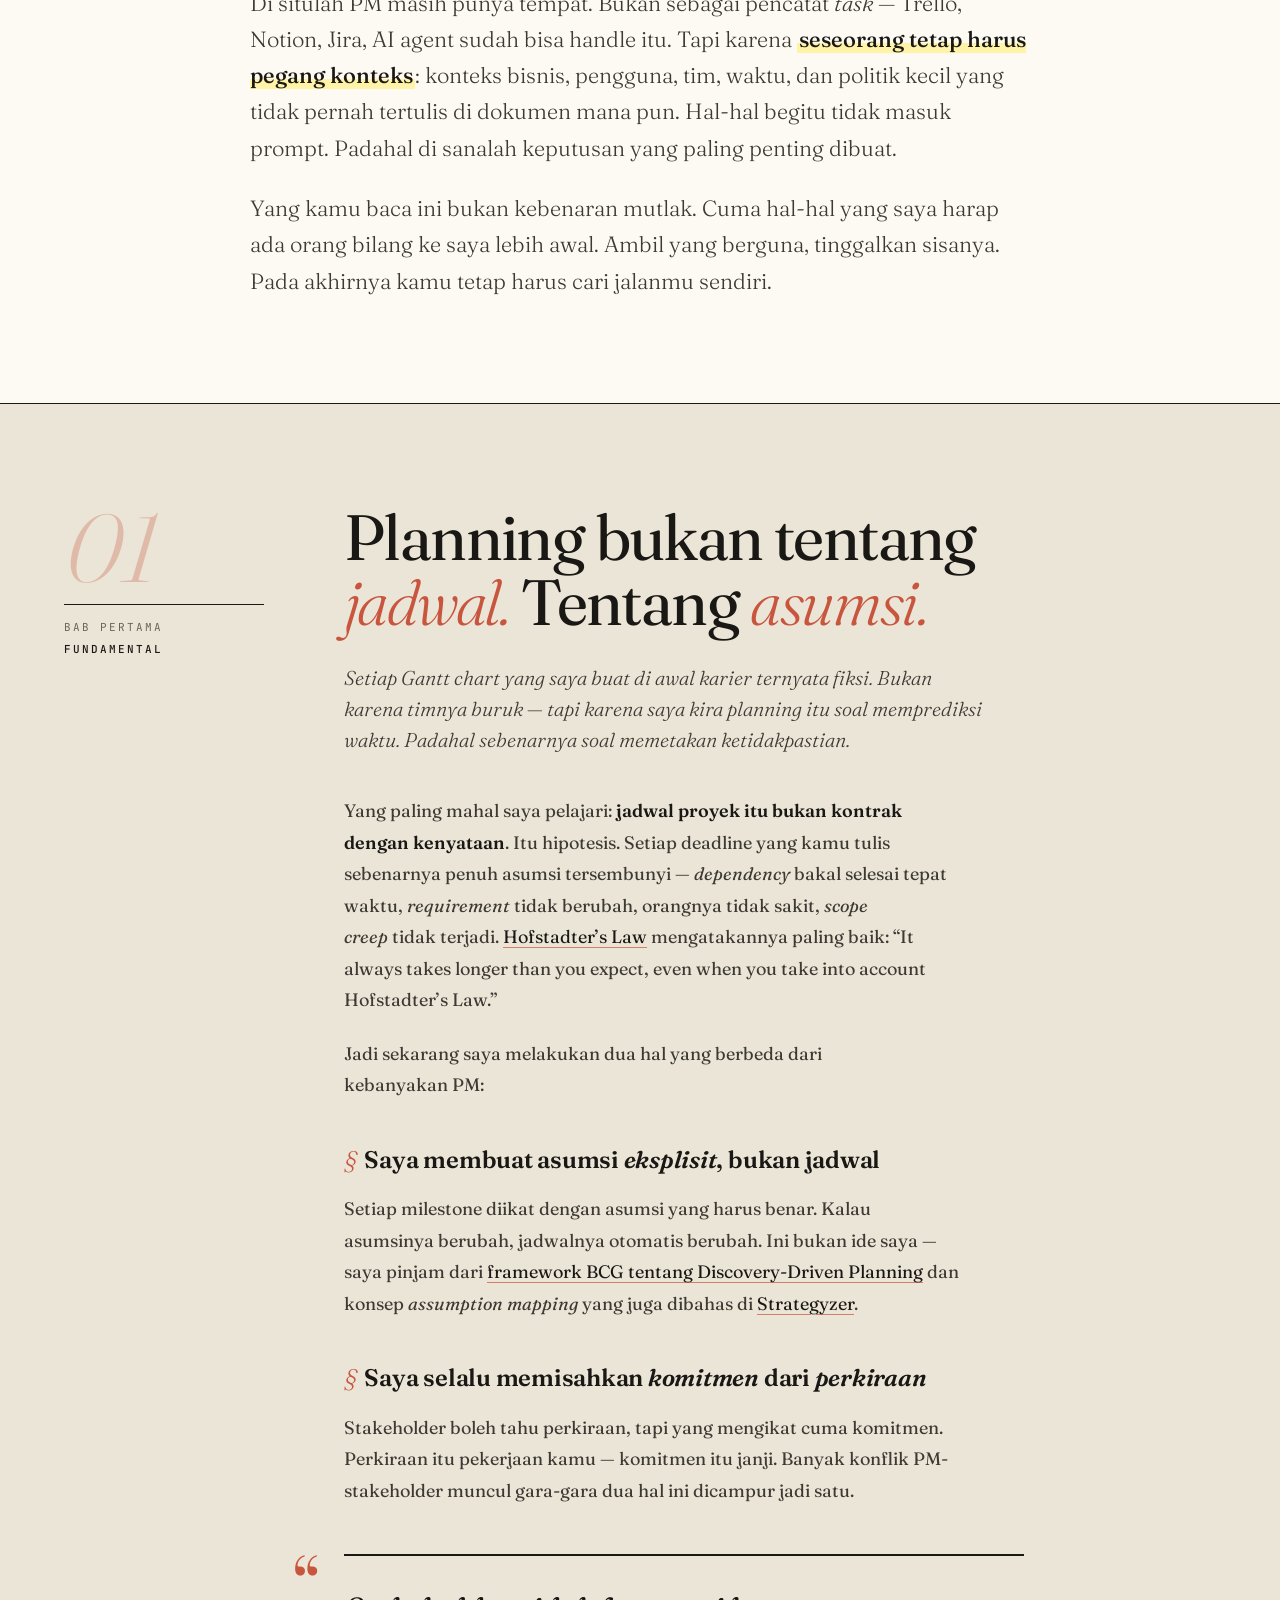
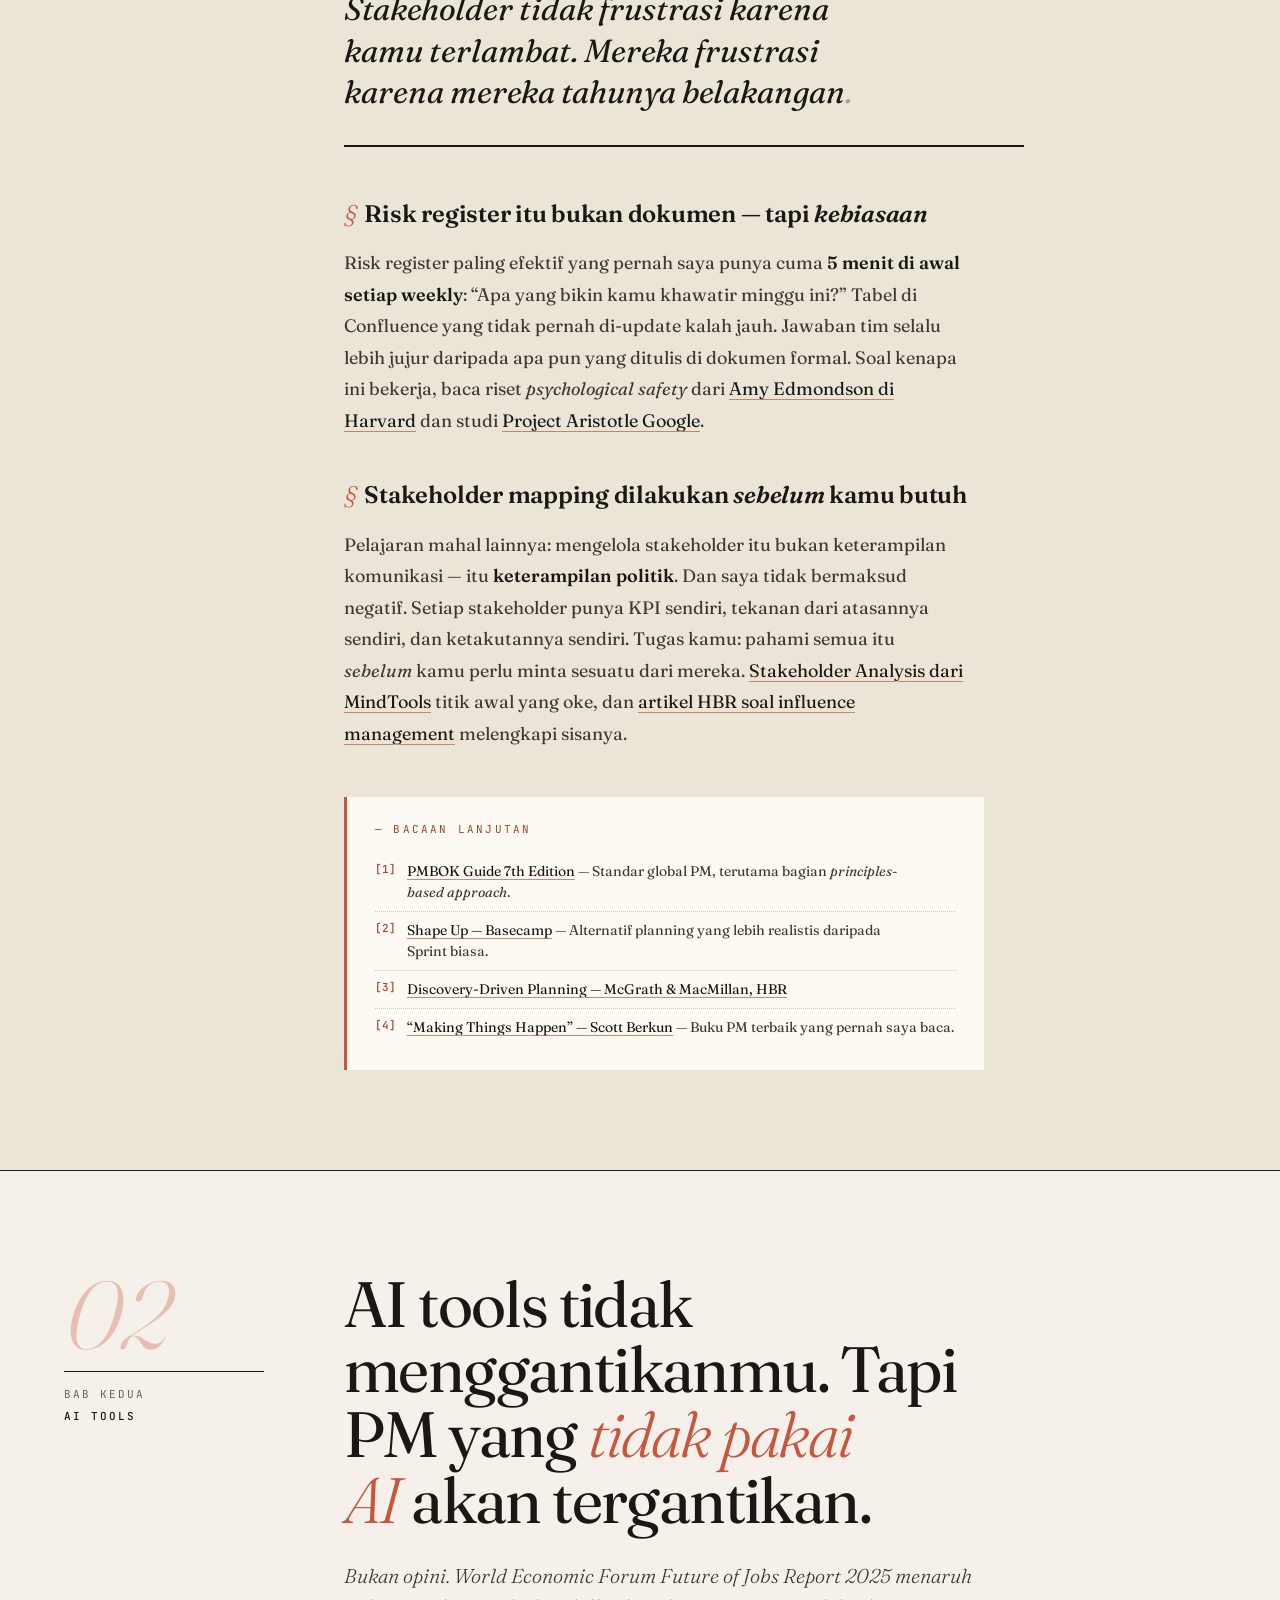
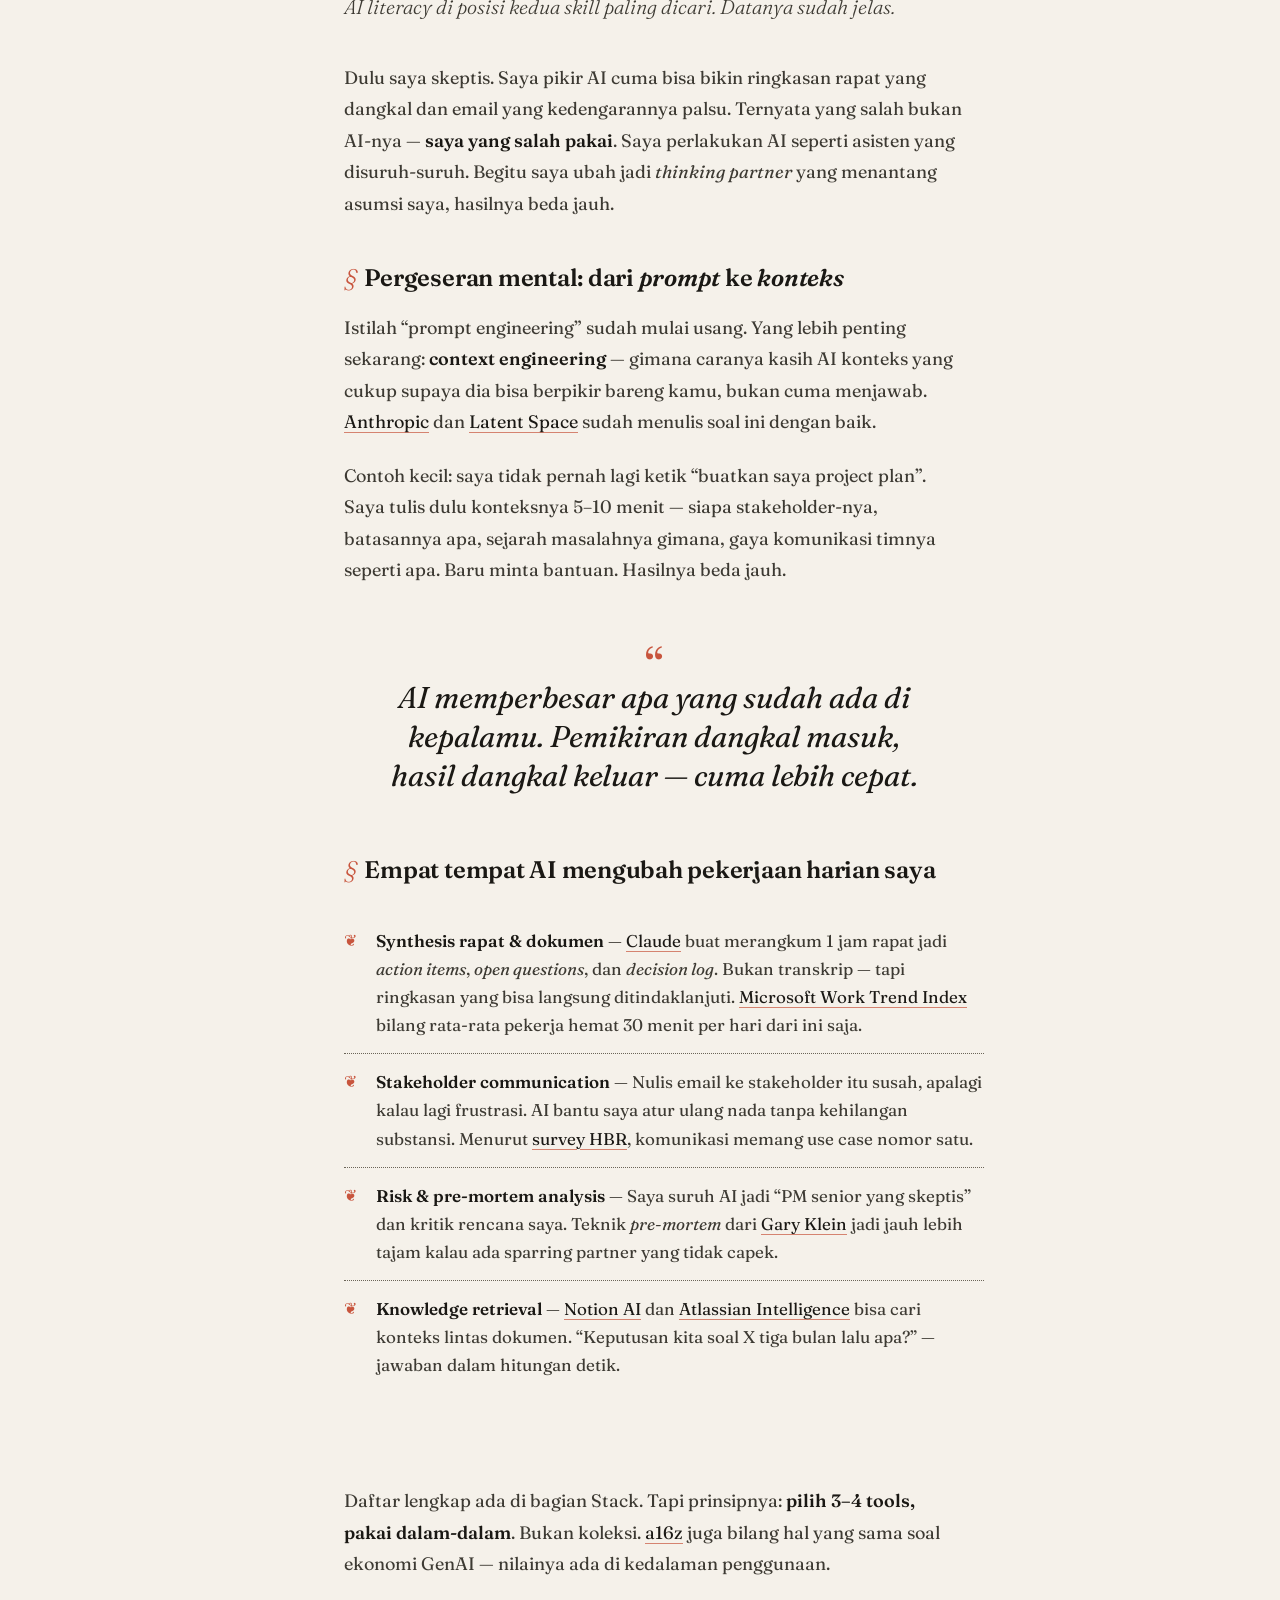
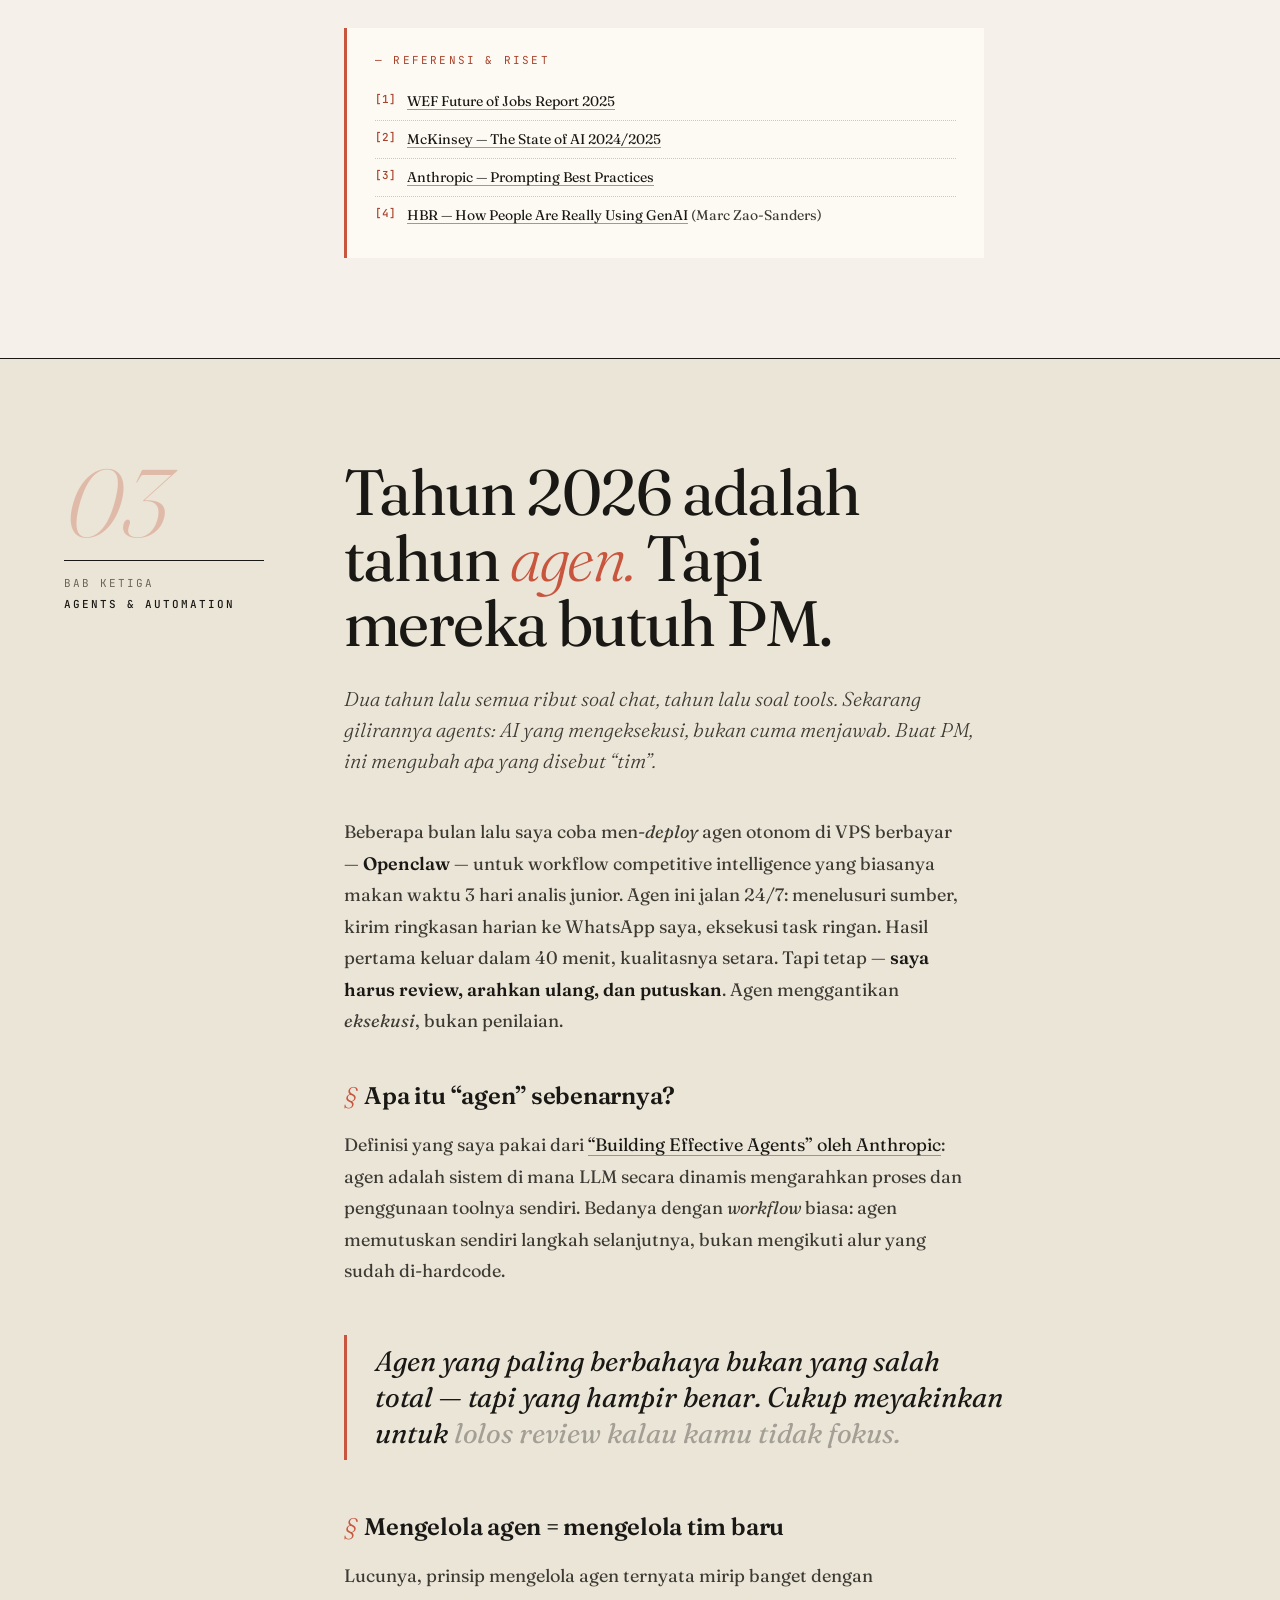
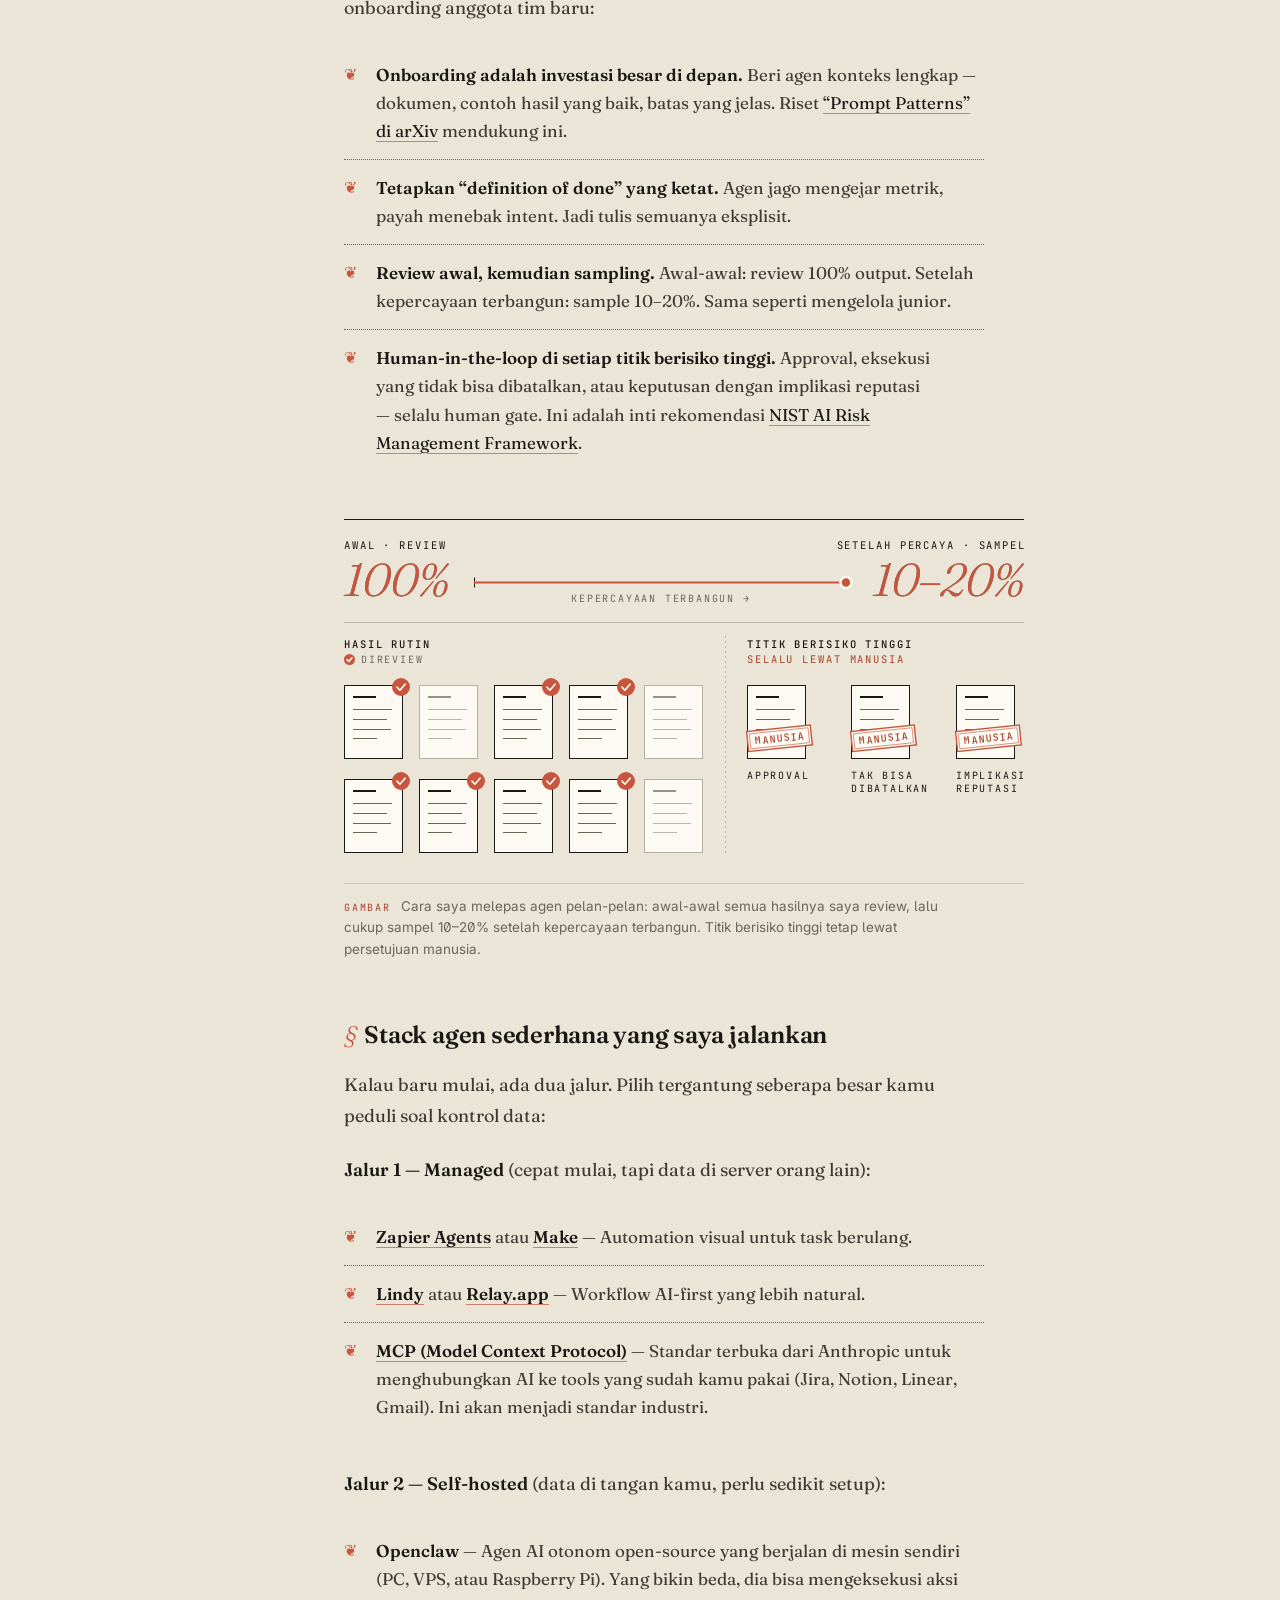
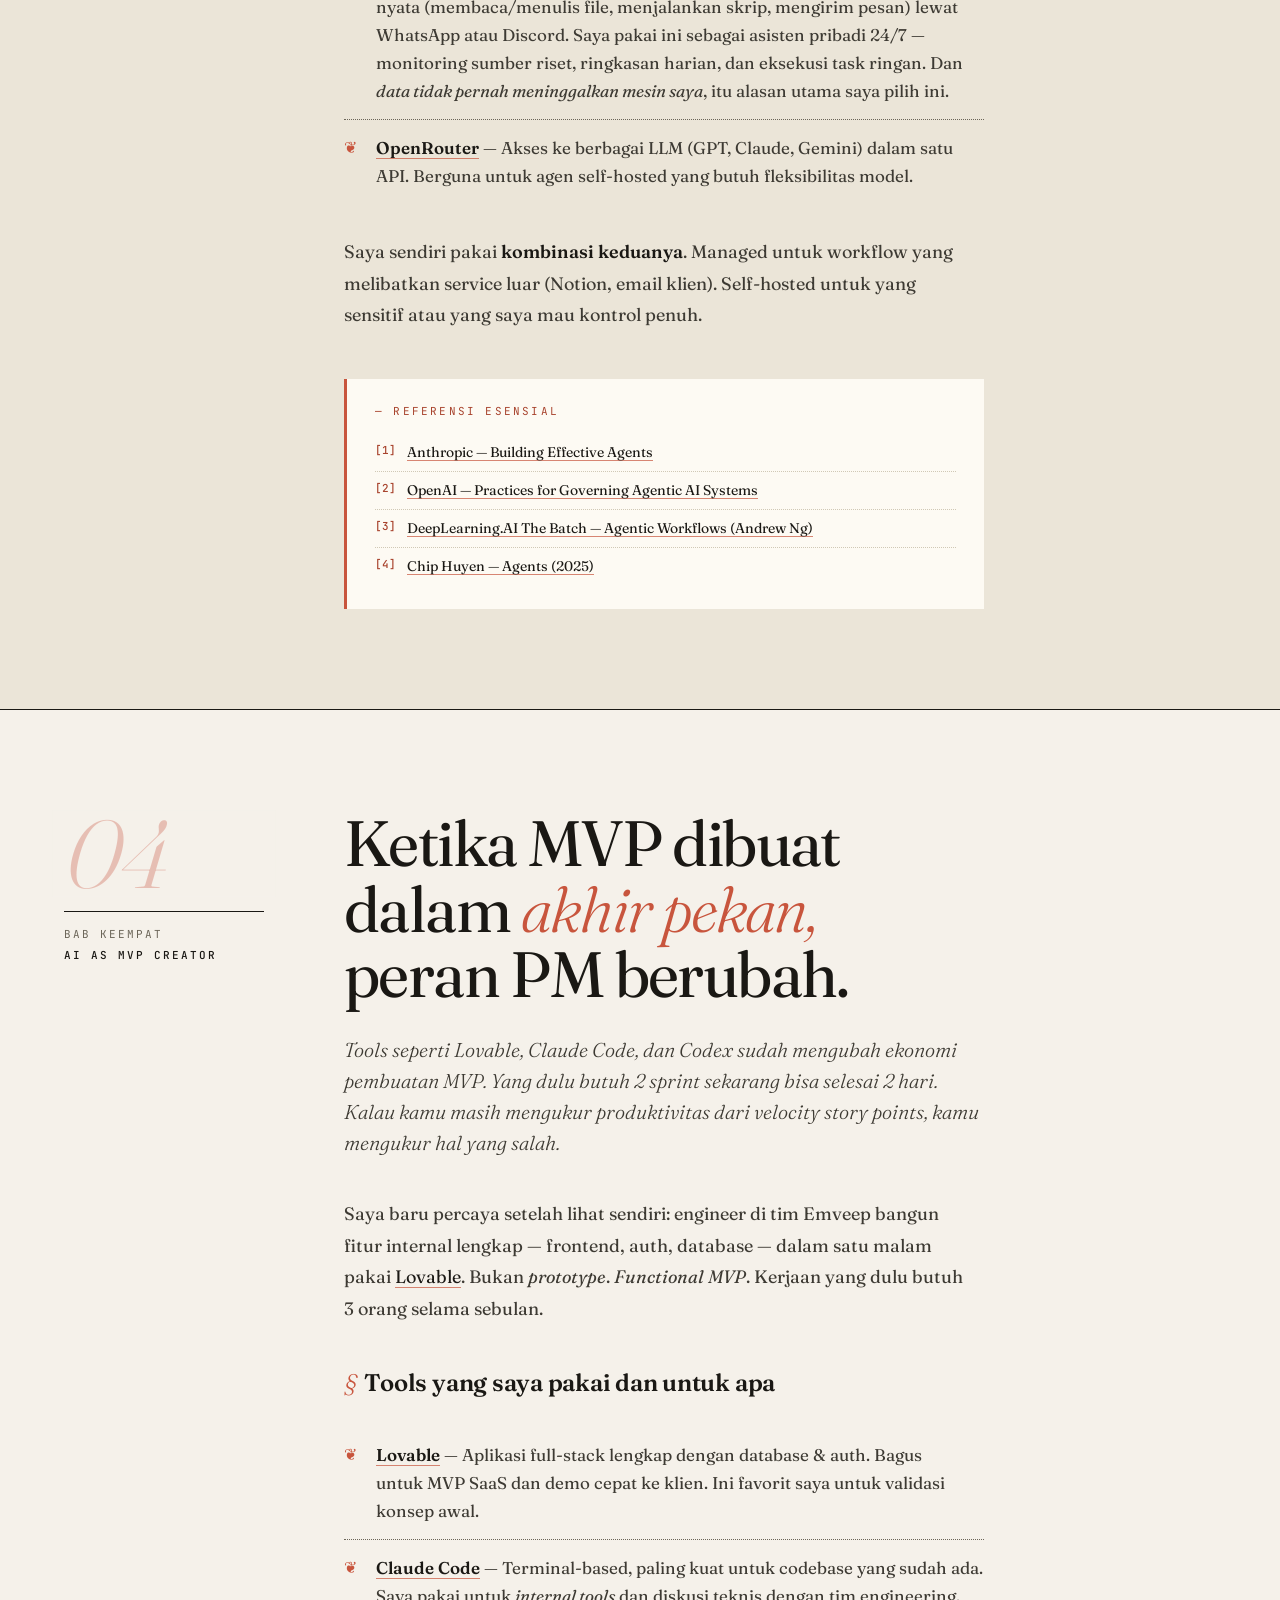
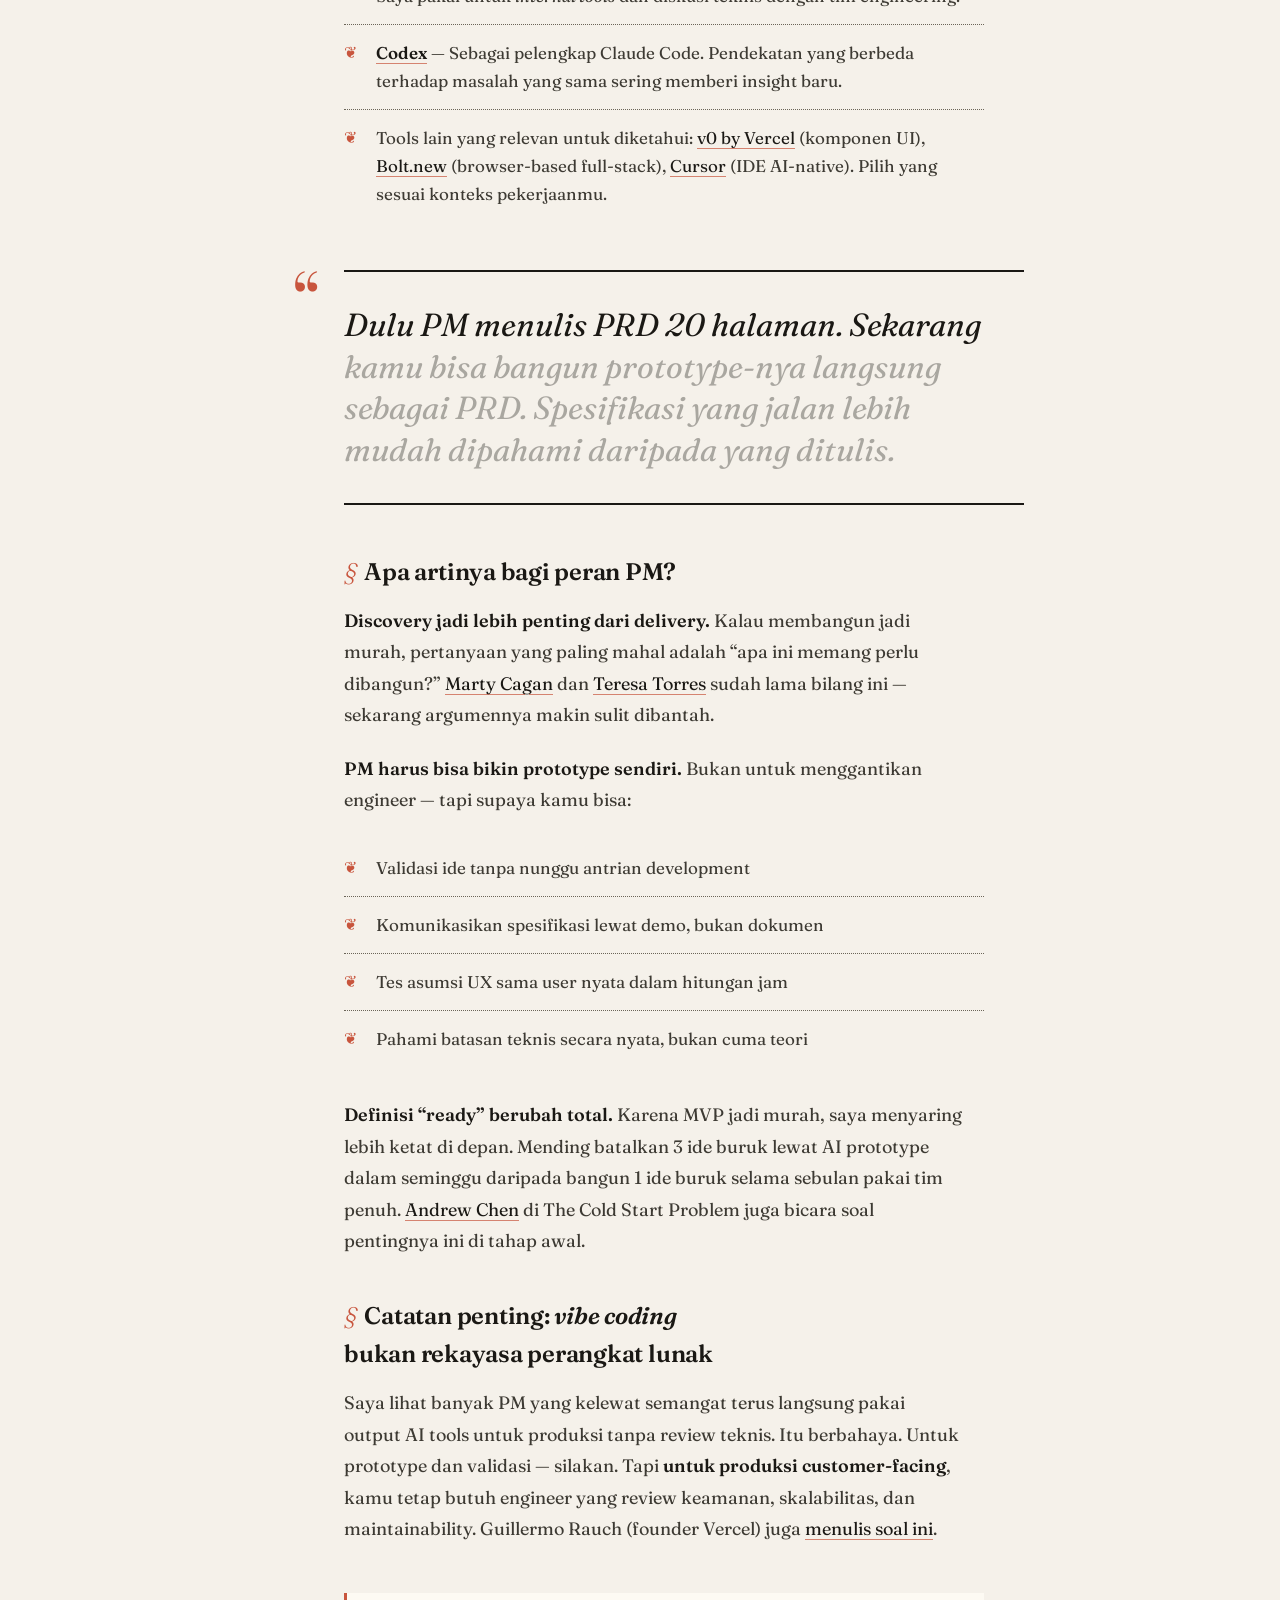
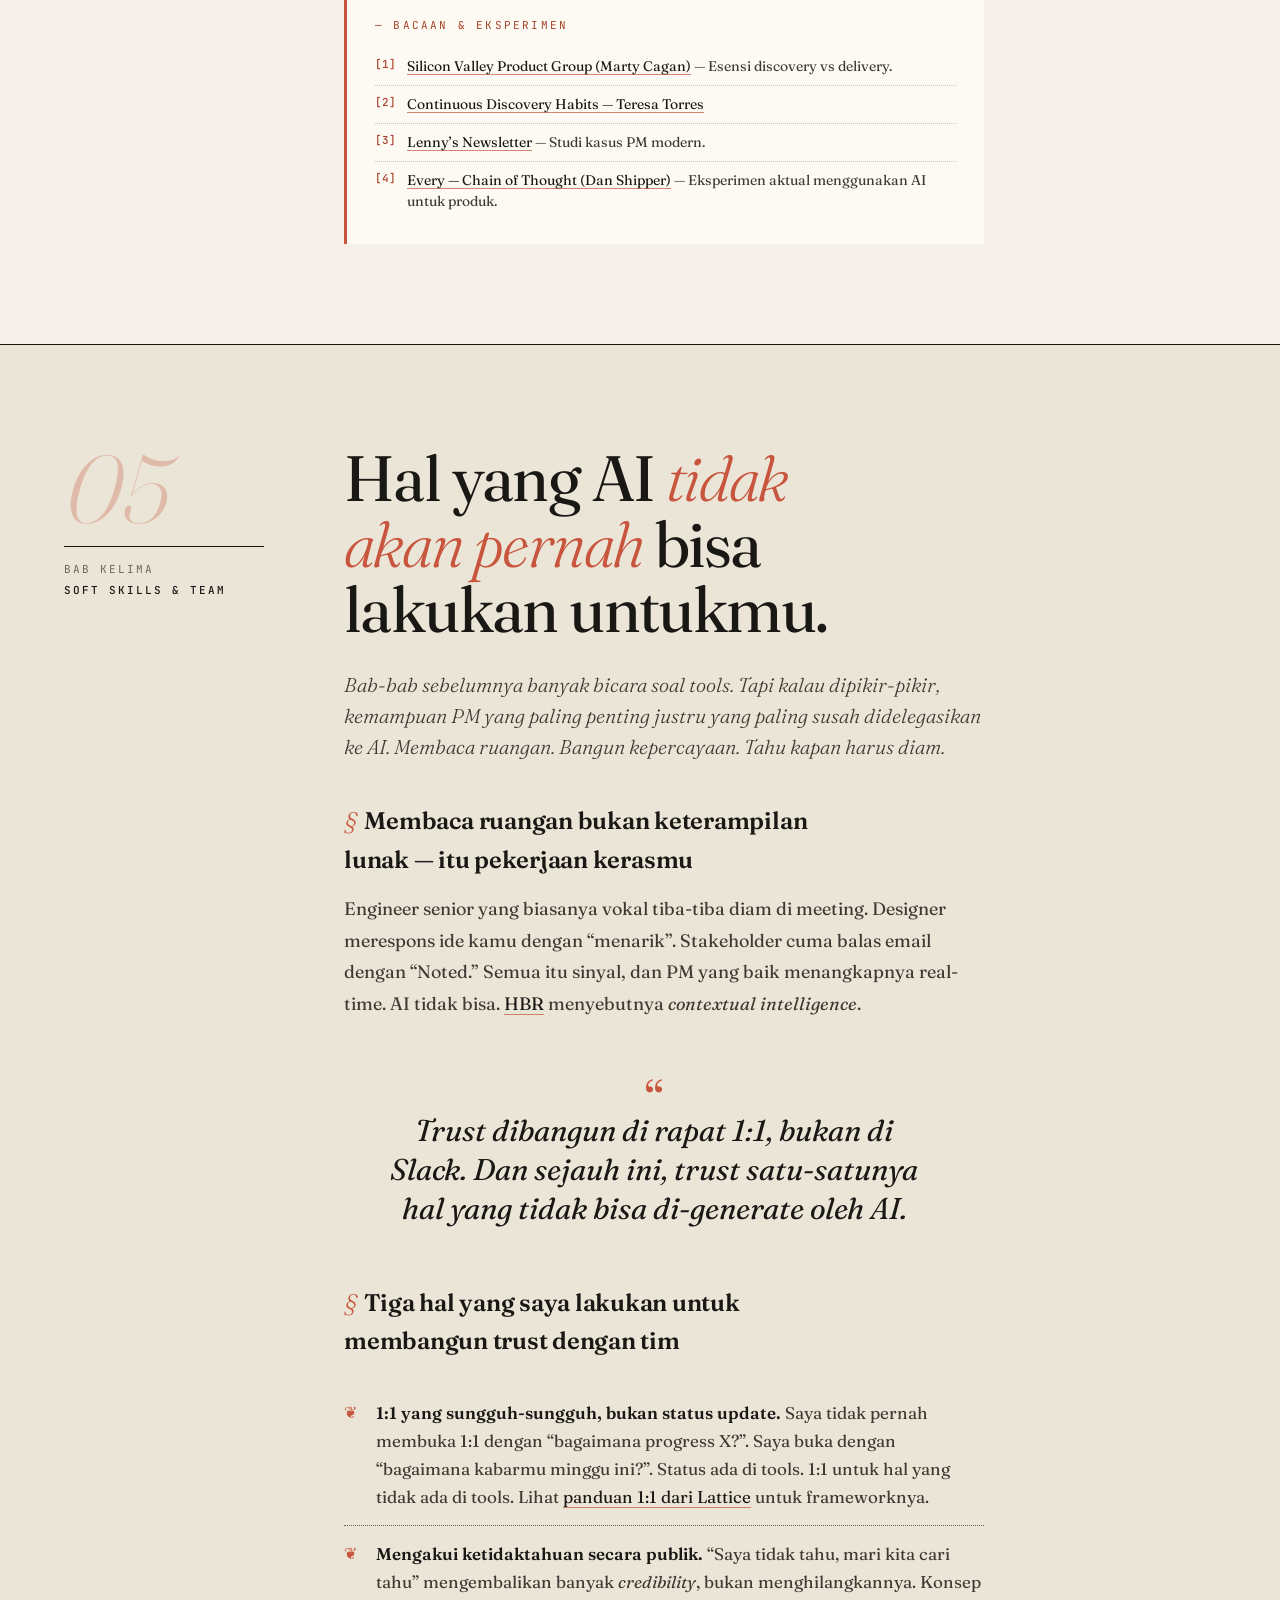
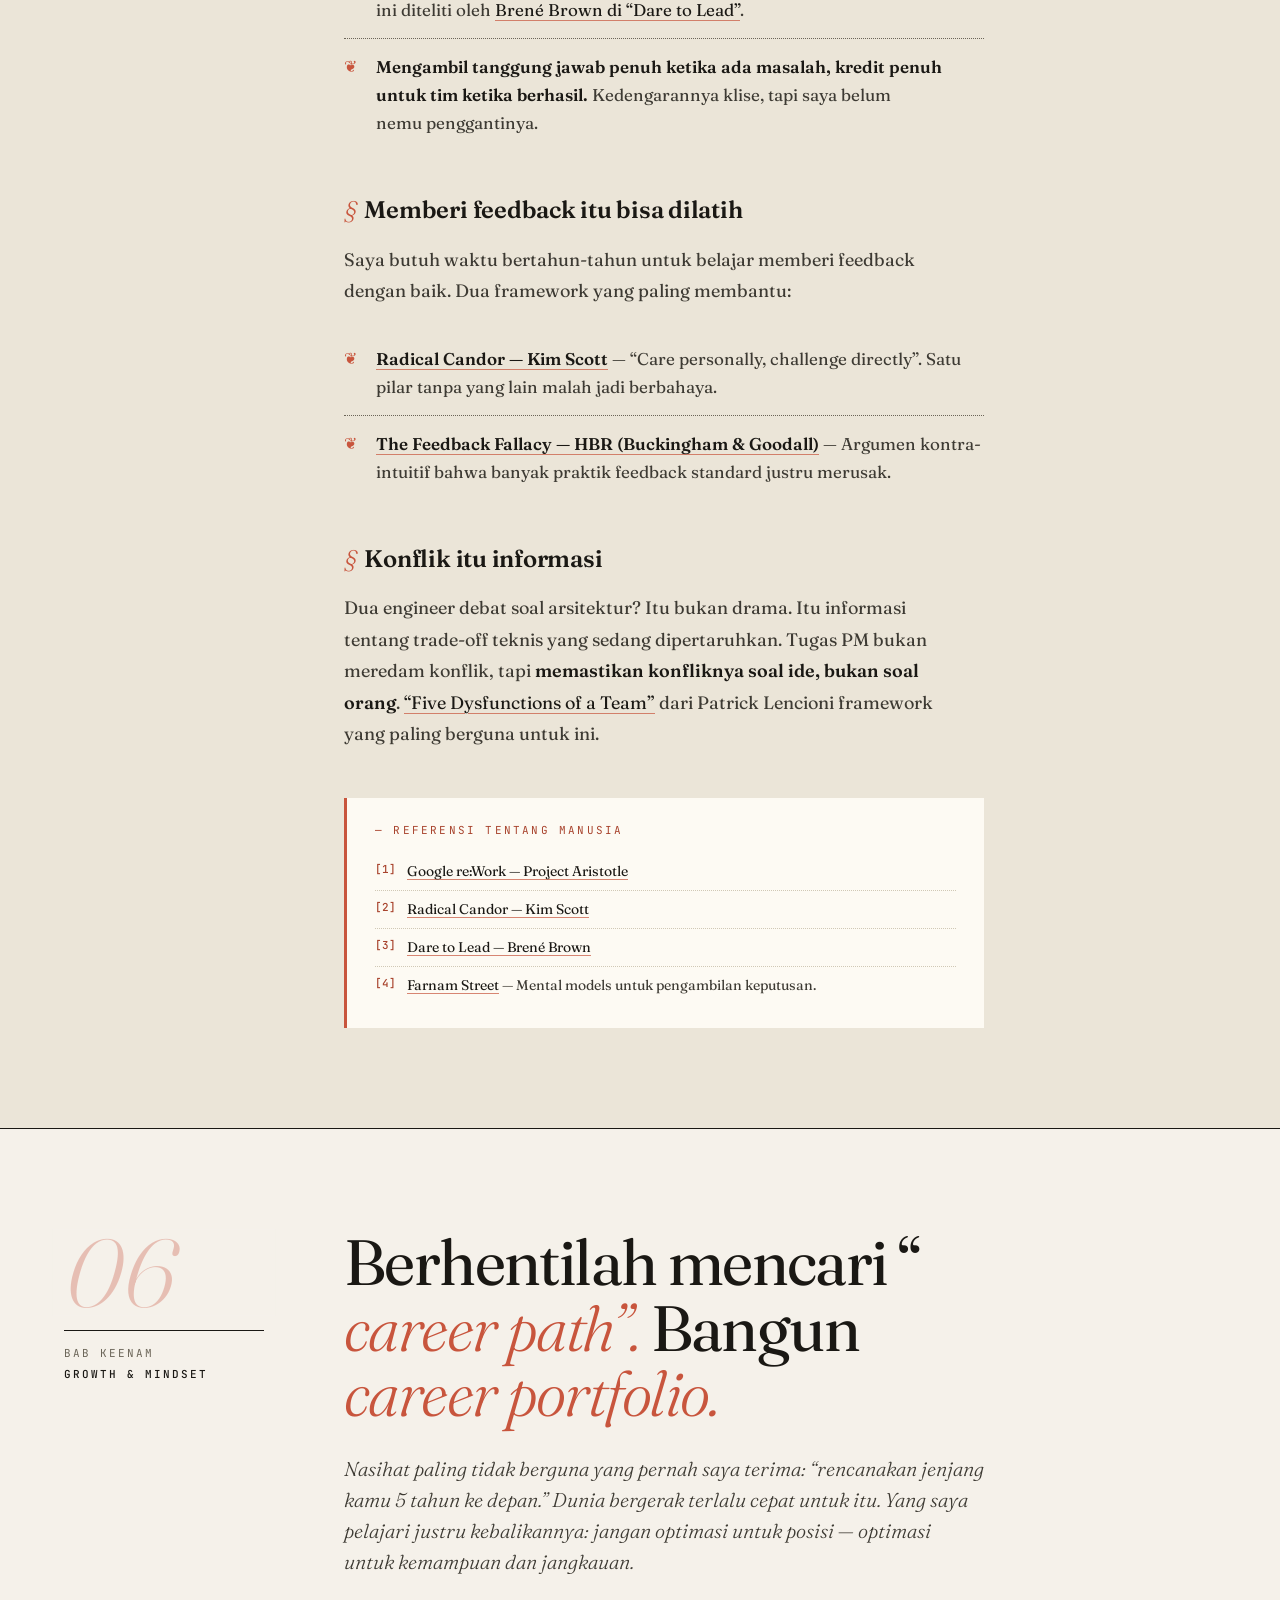
==== commit 663fabb8: "Redesign stages 1–3: fixes, reader layer, signature visuals, living covers Stage 1: subheads and let" ====
--- a/index.html
+++ b/index.html
@@ -4,13 +4,18 @@
 <meta charset="UTF-8">
 <meta name="viewport" content="width=device-width, initial-scale=1.0">
 
-<!-- Google Analytics (GA4, gtag.js) — ganti G-XXXXXXXXXX dengan Measurement ID dari GA4 -->
-<script async src="https://www.googletagmanager.com/gtag/js?id=G-XXXXXXXXXX"></script>
+<!-- Google Analytics (GA4): ganti G-XXXXXXXXXX dengan Measurement ID dari GA4. Selama masih
+     placeholder, tag-nya tidak dimuat sama sekali (tidak ada unduhan, tidak ada beacon). -->
 <script>
+(function(){
+  var GA_ID = 'G-XXXXXXXXXX';
+  if (/X{6}/.test(GA_ID)) return;
+  var s = document.createElement('script'); s.async = true;
+  s.src = 'https://www.googletagmanager.com/gtag/js?id=' + GA_ID; document.head.appendChild(s);
   window.dataLayer = window.dataLayer || [];
-  function gtag(){dataLayer.push(arguments);}
-  gtag('js', new Date());
-  gtag('config', 'G-XXXXXXXXXX');
+  window.gtag = function(){ dataLayer.push(arguments); };
+  gtag('js', new Date()); gtag('config', GA_ID);
+})();
 </script>
 
 <!-- Primary SEO -->
@@ -19,10 +24,10 @@
 <meta name="keywords" content="project manager, PM, AI tools, agents, software house, Emveep, Indonesia, Claude Code, Lovable, project management, agile, scrum, AI MVP, Heribertus Hariyanto Atmaja">
 <meta name="author" content="Heribertus Hariyanto Atmaja">
 <meta name="robots" content="index, follow, max-snippet:-1, max-image-preview:large, max-video-preview:-1">
-<link rel="canonical" href="https://heri-page.vercel.app/">
+<link rel="canonical" href="https://heri-page.pages.dev/">
 
 <!-- Theme & favicon -->
-<meta name="theme-color" content="#f5f1ea">
+<meta name="theme-color" content="#08080a">
 <meta name="color-scheme" content="light">
 <link rel="icon" type="image/svg+xml" href="data:image/svg+xml,%3Csvg xmlns='http://www.w3.org/2000/svg' viewBox='0 0 32 32'%3E%3Crect width='32' height='32' fill='%23f5f1ea'/%3E%3Ctext x='16' y='24' font-family='Georgia,serif' font-size='22' font-weight='600' font-style='italic' fill='%23c8553d' text-anchor='middle'%3EH%3C/text%3E%3C/svg%3E">
 <link rel="apple-touch-icon" href="/assets/author.jpg">
@@ -32,11 +37,11 @@
 <meta property="og:site_name" content="The Handover">
 <meta property="og:title" content="The Handover — Catatan untuk PM Penerus di Era AI">
 <meta property="og:description" content="Sebuah arsip pribadi dari ruang kerja sebuah software house — tentang menjadi project manager di era AI.">
-<meta property="og:url" content="https://heri-page.vercel.app/">
-<meta property="og:image" content="https://heri-page.vercel.app/assets/author.jpg">
-<meta property="og:image:alt" content="Foto Heribertus Hariyanto Atmaja">
-<meta property="og:image:width" content="559">
-<meta property="og:image:height" content="619">
+<meta property="og:url" content="https://heri-page.pages.dev/">
+<meta property="og:image" content="https://heri-page.pages.dev/assets/og/vol-01.jpg">
+<meta property="og:image:alt" content="Sampul The Handover Vol. 01: lembar kaca bertuliskan nama penulis dan judul esai">
+<meta property="og:image:width" content="1200">
+<meta property="og:image:height" content="630">
 <meta property="og:locale" content="id_ID">
 <meta property="og:locale:alternate" content="en_US">
 <meta property="article:author" content="Heribertus Hariyanto Atmaja">
@@ -51,8 +56,8 @@
 <meta name="twitter:card" content="summary_large_image">
 <meta name="twitter:title" content="The Handover — Catatan untuk PM Penerus di Era AI">
 <meta name="twitter:description" content="Sebuah arsip pribadi dari ruang kerja sebuah software house — tentang menjadi project manager di era AI.">
-<meta name="twitter:image" content="https://heri-page.vercel.app/assets/author.jpg">
-<meta name="twitter:image:alt" content="Foto Heribertus Hariyanto Atmaja">
+<meta name="twitter:image" content="https://heri-page.pages.dev/assets/og/vol-01.jpg">
+<meta name="twitter:image:alt" content="Sampul The Handover Vol. 01: lembar kaca bertuliskan nama penulis dan judul esai">
 
 <!-- JSON-LD structured data -->
 <script type="application/ld+json">
@@ -65,12 +70,12 @@
   "inLanguage": "id-ID",
   "datePublished": "2026-05-01",
   "dateModified": "2026-05-12",
-  "url": "https://heri-page.vercel.app/",
+  "url": "https://heri-page.pages.dev/",
   "image": {
     "@type": "ImageObject",
-    "url": "https://heri-page.vercel.app/assets/author.jpg",
-    "width": 559,
-    "height": 619
+    "url": "https://heri-page.pages.dev/assets/og/vol-01.jpg",
+    "width": 1200,
+    "height": 630
   },
   "author": {
     "@type": "Person",
@@ -91,7 +96,7 @@
   },
   "mainEntityOfPage": {
     "@type": "WebPage",
-    "@id": "https://heri-page.vercel.app/"
+    "@id": "https://heri-page.pages.dev/"
   }
 }
 </script>
@@ -99,13 +104,18 @@
 <!-- Fonts -->
 <link rel="preconnect" href="https://fonts.googleapis.com">
 <link rel="preconnect" href="https://fonts.gstatic.com" crossorigin>
-<link href="https://fonts.googleapis.com/css2?family=Fraunces:opsz,wght@9..144,300;9..144,400;9..144,500;9..144,600;9..144,700;9..144,900&family=Inter:wght@300;400;500;600&family=JetBrains+Mono:wght@400;500&display=swap" rel="stylesheet">
-<!-- ThreeUI shared styles, the static equivalent of `import "@designcodeio/threeui/style.css"` -->
-<link rel="stylesheet" href="/src/shaders/threeui.css">
+<link href="https://fonts.googleapis.com/css2?family=Fraunces:ital,opsz,wght@0,9..144,300..900;1,9..144,300..700&family=Inter:wght@300;400;500;600&family=JetBrains+Mono:wght@400;500&display=swap" rel="stylesheet">
+<script>try{if(JSON.parse(localStorage.getItem('handover:theme'))==='dark')document.documentElement.setAttribute('data-theme','dark')}catch(e){}</script>
+<!-- instant hops between issues: prerender a page once the reader hovers or presses its link -->
+<script type="speculationrules">{"prerender":[{"where":{"and":[{"href_matches":"/*"},{"not":{"href_matches":"/src/*"}}]},"eagerness":"moderate"}]}</script>
 <link rel="stylesheet" href="/assets/site.css">
+<link rel="stylesheet" href="/assets/reader.css">
+<link rel="stylesheet" href="/assets/signature.css">
 </head>
-<body class="has-hero">
+<body class="has-hero issue-page issue-01" data-issue="01">
 <script>if ("IntersectionObserver" in window) document.documentElement.classList.add("js");</script>
+<a class="skip-link" href="#intro">Langsung ke isi</a>
+<span id="top"></span>
 
 <!-- ============ MASTHEAD ============ -->
 <header class="masthead">
@@ -124,6 +134,8 @@
     <a href="/arsip/">Arsip</a>
   </nav>
 </header>
+
+<main id="main">
 
 <!-- ============ HERO ============ -->
 <section class="hero" aria-labelledby="hero-title">
@@ -140,11 +152,19 @@
   </div>
   <div class="hero-stage" aria-hidden="true">
     <div class="shader-frame">
-      <div class="threeui-background three-d-paper" data-variant="original" data-state="loading" style="position:relative;overflow:hidden;background:#08080a;pointer-events:auto"></div>
+      <div class="threeui-background three-d-paper" data-variant="original" data-state="loading"
+           data-sheet-accent="#c8553d"></div>
     </div>
   </div>
   <a class="hero-cue" href="#intro">Scroll · Prolog</a>
 </section>
+
+<!-- ============ EDISI TERBARU ============ -->
+<a class="issue-flag issue-02" href="/vol-02-dua-kursi/" data-progress-for="/vol-02-dua-kursi/">
+  <span class="flag-badge">Baru</span>
+  <span class="flag-text"><span class="flag-vol">Vol. 02</span> <em>Dua Kursi</em><span class="flag-sub">: operasi, produk, dan kecepatan AI</span></span>
+  <span class="flag-cta">Baca <i aria-hidden="true">→</i></span>
+</a>
 
 <!-- ============ PROLOG ============ -->
 <section class="intro" id="intro">
@@ -152,7 +172,7 @@
     <div class="section-label">— Prolog —</div>
     <p>Tulisan ini bukan tutorial. Kalau kamu butuh teori <em>Agile</em> atau <em>Scrum</em>, buka saja <a class="ref" href="https://www.pmi.org/learning/library" target="_blank" rel="noopener">PMI Knowledge Library</a> atau <a class="ref" href="https://www.atlassian.com/agile" target="_blank" rel="noopener">Atlassian Agile Coach</a> — jauh lebih lengkap. Ini cuma catatan pribadi. Hal-hal yang saya pelajari dari mengoordinasikan tim, melihat proyek melenceng, memperbaiki rencana yang kelewat optimis, dan kadang-kadang menyelamatkan situasi tepat sebelum semuanya keburu hancur.</p>
 
-    <p>Kenapa sekarang? Karena <strong>semuanya bergerak lebih cepat dari yang saya kira</strong>. Di Emveep, saya lihat sendiri — dulu bikin MVP klien butuh 6 minggu, tim 4 orang. Sekarang satu engineer pakai <em>Claude Code</em>, <em>Codex</em>, atau <em>Lovable</em> bisa kelar versi awalnya dalam satu akhir pekan. Pertanyaannya bergeser: bukan lagi "bagaimana cara membangun ini?" tapi "apakah ini memang layak dibangun, untuk siapa, dan apa risikonya kalau kita salah baca?"</p>
+    <p>Kenapa sekarang? Karena <strong>semuanya bergerak lebih cepat dari yang saya kira</strong>. Di Emveep, saya lihat sendiri — dulu bikin MVP klien butuh 6 minggu, tim 4 orang. Sekarang satu engineer pakai <em>Claude Code</em>, <em>Codex</em>, atau <em>Lovable</em> bisa kelar versi awalnya dalam satu akhir pekan. Pertanyaannya bergeser: bukan lagi “bagaimana cara membangun ini?” tapi “apakah ini memang layak dibangun, untuk siapa, dan apa risikonya kalau kita salah baca?”</p>
 
     <p>Di situlah PM masih punya tempat. Bukan sebagai pencatat <em>task</em> — Trello, Notion, Jira, AI agent sudah bisa handle itu. Tapi karena <strong>seseorang tetap harus pegang konteks</strong>: konteks bisnis, pengguna, tim, waktu, dan politik kecil yang tidak pernah tertulis di dokumen mana pun. Hal-hal begitu tidak masuk prompt. Padahal di sanalah keputusan yang paling penting dibuat.</p>
 
@@ -171,7 +191,7 @@
       <h2>Planning bukan tentang <em>jadwal</em>. Tentang <em>asumsi</em>.</h2>
       <p class="lede">Setiap Gantt chart yang saya buat di awal karier ternyata fiksi. Bukan karena timnya buruk — tapi karena saya kira <em>planning</em> itu soal memprediksi waktu. Padahal sebenarnya soal memetakan ketidakpastian.</p>
 
-      <p>Yang paling mahal saya pelajari: <strong>jadwal proyek itu bukan kontrak dengan kenyataan</strong>. Itu hipotesis. Setiap deadline yang kamu tulis sebenarnya penuh asumsi tersembunyi — <em>dependency</em> bakal selesai tepat waktu, <em>requirement</em> tidak berubah, orangnya tidak sakit, <em>scope creep</em> tidak terjadi. <a class="ref" href="https://en.wikipedia.org/wiki/Hofstadter%27s_law" target="_blank" rel="noopener">Hofstadter's Law</a> mengatakannya paling baik: "It always takes longer than you expect, even when you take into account Hofstadter's Law."</p>
+      <p>Yang paling mahal saya pelajari: <strong>jadwal proyek itu bukan kontrak dengan kenyataan</strong>. Itu hipotesis. Setiap deadline yang kamu tulis sebenarnya penuh asumsi tersembunyi — <em>dependency</em> bakal selesai tepat waktu, <em>requirement</em> tidak berubah, orangnya tidak sakit, <em>scope creep</em> tidak terjadi. <a class="ref" href="https://en.wikipedia.org/wiki/Hofstadter%27s_law" target="_blank" rel="noopener">Hofstadter’s Law</a> mengatakannya paling baik: “It always takes longer than you expect, even when you take into account Hofstadter’s Law.”</p>
 
       <p>Jadi sekarang saya melakukan dua hal yang berbeda dari kebanyakan PM:</p>
 
@@ -184,9 +204,9 @@
       <div class="pullquote">Stakeholder tidak frustrasi karena kamu terlambat. Mereka frustrasi karena mereka <em>tahunya belakangan</em>.</div>
 
       <h3>Risk register itu bukan dokumen — tapi <em>kebiasaan</em></h3>
-      <p>Risk register paling efektif yang pernah saya punya cuma <strong>5 menit di awal setiap weekly</strong>: "Apa yang bikin kamu khawatir minggu ini?" Tabel di Confluence yang tidak pernah di-update kalah jauh. Jawaban tim selalu lebih jujur daripada apa pun yang ditulis di dokumen formal. Soal kenapa ini bekerja, baca riset <em>psychological safety</em> dari <a class="ref" href="https://www.hbs.edu/faculty/Pages/profile.aspx?facId=6451" target="_blank" rel="noopener">Amy Edmondson di Harvard</a> dan studi <a class="ref" href="https://rework.withgoogle.com/print/guides/5721312655835136/" target="_blank" rel="noopener">Project Aristotle Google</a>.</p>
-
-      <h3>Stakeholder mapping dilakukan <em>sebelum</em> Anda butuh</h3>
+      <p>Risk register paling efektif yang pernah saya punya cuma <strong>5 menit di awal setiap weekly</strong>: “Apa yang bikin kamu khawatir minggu ini?” Tabel di Confluence yang tidak pernah di-update kalah jauh. Jawaban tim selalu lebih jujur daripada apa pun yang ditulis di dokumen formal. Soal kenapa ini bekerja, baca riset <em>psychological safety</em> dari <a class="ref" href="https://www.hbs.edu/faculty/Pages/profile.aspx?facId=6451" target="_blank" rel="noopener">Amy Edmondson di Harvard</a> dan studi <a class="ref" href="https://rework.withgoogle.com/print/guides/5721312655835136/" target="_blank" rel="noopener">Project Aristotle Google</a>.</p>
+
+      <h3>Stakeholder mapping dilakukan <em>sebelum</em> kamu butuh</h3>
       <p>Pelajaran mahal lainnya: mengelola stakeholder itu bukan keterampilan komunikasi — itu <strong>keterampilan politik</strong>. Dan saya tidak bermaksud negatif. Setiap stakeholder punya KPI sendiri, tekanan dari atasannya sendiri, dan ketakutannya sendiri. Tugas kamu: pahami semua itu <em>sebelum</em> kamu perlu minta sesuatu dari mereka. <a class="ref" href="https://www.mindtools.com/aol0rms/stakeholder-analysis" target="_blank" rel="noopener">Stakeholder Analysis dari MindTools</a> titik awal yang oke, dan <a class="ref" href="https://hbr.org/2007/11/influence-management-the-art-of-creating-and-sharing-value" target="_blank" rel="noopener">artikel HBR soal influence management</a> melengkapi sisanya.</p>
 
       <div class="refs">
@@ -195,7 +215,7 @@
           <li><a class="ref" href="https://www.pmi.org/pmbok-guide-standards" target="_blank" rel="noopener">PMBOK Guide 7th Edition</a> — Standar global PM, terutama bagian <em>principles-based approach</em>.</li>
           <li><a class="ref" href="https://www.shapeup.com/" target="_blank" rel="noopener">Shape Up — Basecamp</a> — Alternatif planning yang lebih realistis daripada Sprint biasa.</li>
           <li><a class="ref" href="https://hbr.org/1995/05/discovery-driven-planning" target="_blank" rel="noopener">Discovery-Driven Planning — McGrath &amp; MacMillan, HBR</a></li>
-          <li><a class="ref" href="https://www.amazon.com/Making-Things-Happen-Mastering-Management/dp/0596517718" target="_blank" rel="noopener">"Making Things Happen" — Scott Berkun</a> — Buku PM terbaik yang pernah saya baca.</li>
+          <li><a class="ref" href="https://www.amazon.com/Making-Things-Happen-Mastering-Management/dp/0596517718" target="_blank" rel="noopener">“Making Things Happen” — Scott Berkun</a> — Buku PM terbaik yang pernah saya baca.</li>
         </ol>
       </div>
     </div>
@@ -216,9 +236,9 @@
       <p>Dulu saya skeptis. Saya pikir AI cuma bisa bikin ringkasan rapat yang dangkal dan email yang kedengarannya palsu. Ternyata yang salah bukan AI-nya — <strong>saya yang salah pakai</strong>. Saya perlakukan AI seperti asisten yang disuruh-suruh. Begitu saya ubah jadi <em>thinking partner</em> yang menantang asumsi saya, hasilnya beda jauh.</p>
 
       <h3>Pergeseran mental: dari <em>prompt</em> ke <em>konteks</em></h3>
-      <p>Istilah "prompt engineering" sudah mulai usang. Yang lebih penting sekarang: <strong>context engineering</strong> — gimana caranya kasih AI konteks yang cukup supaya dia bisa berpikir bareng kamu, bukan cuma menjawab. <a class="ref" href="https://www.anthropic.com/news/contextual-retrieval" target="_blank" rel="noopener">Anthropic</a> dan <a class="ref" href="https://www.latent.space/p/context-engineering" target="_blank" rel="noopener">Latent Space</a> sudah menulis soal ini dengan baik.</p>
-
-      <p>Contoh kecil: saya tidak pernah lagi ketik "buatkan saya project plan". Saya tulis dulu konteksnya 5–10 menit — siapa stakeholder-nya, batasannya apa, sejarah masalahnya gimana, gaya komunikasi timnya seperti apa. Baru minta bantuan. Hasilnya beda jauh.</p>
+      <p>Istilah “prompt engineering” sudah mulai usang. Yang lebih penting sekarang: <strong>context engineering</strong> — gimana caranya kasih AI konteks yang cukup supaya dia bisa berpikir bareng kamu, bukan cuma menjawab. <a class="ref" href="https://www.anthropic.com/news/contextual-retrieval" target="_blank" rel="noopener">Anthropic</a> dan <a class="ref" href="https://www.latent.space/p/context-engineering" target="_blank" rel="noopener">Latent Space</a> sudah menulis soal ini dengan baik.</p>
+
+      <p>Contoh kecil: saya tidak pernah lagi ketik “buatkan saya project plan”. Saya tulis dulu konteksnya 5–10 menit — siapa stakeholder-nya, batasannya apa, sejarah masalahnya gimana, gaya komunikasi timnya seperti apa. Baru minta bantuan. Hasilnya beda jauh.</p>
 
       <div class="pullquote minimal">AI memperbesar apa yang sudah ada di kepalamu. Pemikiran dangkal masuk, hasil dangkal keluar — cuma lebih cepat.</div>
 
@@ -227,8 +247,8 @@
       <ul class="notes">
         <li><strong>Synthesis rapat &amp; dokumen</strong> — <a class="ref" href="https://claude.ai" target="_blank" rel="noopener">Claude</a> buat merangkum 1 jam rapat jadi <em>action items</em>, <em>open questions</em>, dan <em>decision log</em>. Bukan transkrip — tapi ringkasan yang bisa langsung ditindaklanjuti. <a class="ref" href="https://www.microsoft.com/en-us/worklab/work-trend-index/" target="_blank" rel="noopener">Microsoft Work Trend Index</a> bilang rata-rata pekerja hemat 30 menit per hari dari ini saja.</li>
         <li><strong>Stakeholder communication</strong> — Nulis email ke stakeholder itu susah, apalagi kalau lagi frustrasi. AI bantu saya atur ulang nada tanpa kehilangan substansi. Menurut <a class="ref" href="https://hbr.org/2024/05/how-people-are-really-using-genai" target="_blank" rel="noopener">survey HBR</a>, komunikasi memang use case nomor satu.</li>
-        <li><strong>Risk &amp; pre-mortem analysis</strong> — Saya suruh AI jadi "PM senior yang skeptis" dan kritik rencana saya. Teknik <em>pre-mortem</em> dari <a class="ref" href="https://hbr.org/2007/09/performing-a-project-premortem" target="_blank" rel="noopener">Gary Klein</a> jadi jauh lebih tajam kalau ada sparring partner yang tidak capek.</li>
-        <li><strong>Knowledge retrieval</strong> — <a class="ref" href="https://www.notion.so/help/notion-ai" target="_blank" rel="noopener">Notion AI</a> dan <a class="ref" href="https://www.atlassian.com/software/artificial-intelligence" target="_blank" rel="noopener">Atlassian Intelligence</a> bisa cari konteks lintas dokumen. "Keputusan kita soal X tiga bulan lalu apa?" — jawaban dalam hitungan detik.</li>
+        <li><strong>Risk &amp; pre-mortem analysis</strong> — Saya suruh AI jadi “PM senior yang skeptis” dan kritik rencana saya. Teknik <em>pre-mortem</em> dari <a class="ref" href="https://hbr.org/2007/09/performing-a-project-premortem" target="_blank" rel="noopener">Gary Klein</a> jadi jauh lebih tajam kalau ada sparring partner yang tidak capek.</li>
+        <li><strong>Knowledge retrieval</strong> — <a class="ref" href="https://www.notion.so/help/notion-ai" target="_blank" rel="noopener">Notion AI</a> dan <a class="ref" href="https://www.atlassian.com/software/artificial-intelligence" target="_blank" rel="noopener">Atlassian Intelligence</a> bisa cari konteks lintas dokumen. “Keputusan kita soal X tiga bulan lalu apa?” — jawaban dalam hitungan detik.</li>
       </ul>
 
       <h3>Tools yang saya pakai aktif setiap hari</h3>
@@ -256,12 +276,12 @@
     </div>
     <div class="chapter-body">
       <h2>Tahun 2026 adalah tahun <em>agen</em>. Tapi mereka butuh PM.</h2>
-      <p class="lede">Dua tahun lalu semua ribut soal <em>chat</em>, tahun lalu soal <em>tools</em>. Sekarang gilirannya <em>agents</em>: AI yang mengeksekusi, bukan cuma menjawab. Buat PM, ini mengubah apa yang disebut "tim".</p>
+      <p class="lede">Dua tahun lalu semua ribut soal <em>chat</em>, tahun lalu soal <em>tools</em>. Sekarang gilirannya <em>agents</em>: AI yang mengeksekusi, bukan cuma menjawab. Buat PM, ini mengubah apa yang disebut “tim”.</p>
 
       <p>Beberapa bulan lalu saya coba men-<em>deploy</em> agen otonom di VPS berbayar — <strong>Openclaw</strong> — untuk workflow competitive intelligence yang biasanya makan waktu 3 hari analis junior. Agen ini jalan 24/7: menelusuri sumber, kirim ringkasan harian ke WhatsApp saya, eksekusi task ringan. Hasil pertama keluar dalam 40 menit, kualitasnya setara. Tapi tetap — <strong>saya harus review, arahkan ulang, dan putuskan</strong>. Agen menggantikan <em>eksekusi</em>, bukan penilaian.</p>
 
-      <h3>Apa itu "agen" sebenarnya?</h3>
-      <p>Definisi yang saya pakai dari <a class="ref" href="https://www.anthropic.com/research/building-effective-agents" target="_blank" rel="noopener">"Building Effective Agents" oleh Anthropic</a>: agen adalah sistem di mana LLM secara dinamis mengarahkan proses dan penggunaan toolnya sendiri. Bedanya dengan <em>workflow</em> biasa: agen memutuskan sendiri langkah selanjutnya, bukan mengikuti alur yang sudah di-hardcode.</p>
+      <h3>Apa itu “agen” sebenarnya?</h3>
+      <p>Definisi yang saya pakai dari <a class="ref" href="https://www.anthropic.com/research/building-effective-agents" target="_blank" rel="noopener">“Building Effective Agents” oleh Anthropic</a>: agen adalah sistem di mana LLM secara dinamis mengarahkan proses dan penggunaan toolnya sendiri. Bedanya dengan <em>workflow</em> biasa: agen memutuskan sendiri langkah selanjutnya, bukan mengikuti alur yang sudah di-hardcode.</p>
 
       <div class="pullquote side">Agen yang paling berbahaya bukan yang salah total — tapi yang <em>hampir benar</em>. Cukup meyakinkan untuk lolos review kalau kamu tidak fokus.</div>
 
@@ -269,12 +289,17 @@
       <p>Lucunya, prinsip mengelola agen ternyata mirip banget dengan onboarding anggota tim baru:</p>
 
       <ul class="notes">
-        <li><strong>Onboarding adalah investasi besar di depan.</strong> Beri agen konteks lengkap — dokumen, contoh hasil yang baik, batas yang jelas. Riset <a class="ref" href="https://arxiv.org/abs/2302.11382" target="_blank" rel="noopener">"Prompt Patterns" di arXiv</a> mendukung ini.</li>
-        <li><strong>Tetapkan "definition of done" yang ketat.</strong> Agen jago mengejar metrik, payah menebak intent. Jadi tulis semuanya eksplisit.</li>
+        <li><strong>Onboarding adalah investasi besar di depan.</strong> Beri agen konteks lengkap — dokumen, contoh hasil yang baik, batas yang jelas. Riset <a class="ref" href="https://arxiv.org/abs/2302.11382" target="_blank" rel="noopener">“Prompt Patterns” di arXiv</a> mendukung ini.</li>
+        <li><strong>Tetapkan “definition of done” yang ketat.</strong> Agen jago mengejar metrik, payah menebak intent. Jadi tulis semuanya eksplisit.</li>
         <li><strong>Review awal, kemudian sampling.</strong> Awal-awal: review 100% output. Setelah kepercayaan terbangun: sample 10–20%. Sama seperti mengelola junior.</li>
         <li><strong>Human-in-the-loop di setiap titik berisiko tinggi.</strong> Approval, eksekusi yang tidak bisa dibatalkan, atau keputusan dengan implikasi reputasi — selalu human gate. Ini adalah inti rekomendasi <a class="ref" href="https://www.nist.gov/itl/ai-risk-management-framework" target="_blank" rel="noopener">NIST AI Risk Management Framework</a>.</li>
       </ul>
 
+      <figure class="sig" data-sig="agent-trust">
+        <div class="sig-stage"></div>
+        <figcaption id="sig-agent-trust-cap" class="sig-cap">Cara saya melepas agen pelan-pelan: awal-awal semua hasilnya saya review, lalu cukup sampel 10–20% setelah kepercayaan terbangun. Titik berisiko tinggi tetap lewat persetujuan manusia.</figcaption>
+      </figure>
+
       <h3>Stack agen sederhana yang saya jalankan</h3>
       <p>Kalau baru mulai, ada dua jalur. Pilih tergantung seberapa besar kamu peduli soal kontrol data:</p>
 
@@ -282,7 +307,7 @@
       <ul class="notes">
         <li><strong><a class="ref" href="https://zapier.com/agents" target="_blank" rel="noopener">Zapier Agents</a></strong> atau <strong><a class="ref" href="https://make.com" target="_blank" rel="noopener">Make</a></strong> — Automation visual untuk task berulang.</li>
         <li><strong><a class="ref" href="https://www.lindy.ai" target="_blank" rel="noopener">Lindy</a></strong> atau <strong><a class="ref" href="https://relay.app" target="_blank" rel="noopener">Relay.app</a></strong> — Workflow AI-first yang lebih natural.</li>
-        <li><strong><a class="ref" href="https://modelcontextprotocol.io" target="_blank" rel="noopener">MCP (Model Context Protocol)</a></strong> — Standar terbuka dari Anthropic untuk menghubungkan AI ke tools yang sudah Anda pakai (Jira, Notion, Linear, Gmail). Ini akan menjadi standar industri.</li>
+        <li><strong><a class="ref" href="https://modelcontextprotocol.io" target="_blank" rel="noopener">MCP (Model Context Protocol)</a></strong> — Standar terbuka dari Anthropic untuk menghubungkan AI ke tools yang sudah kamu pakai (Jira, Notion, Linear, Gmail). Ini akan menjadi standar industri.</li>
       </ul>
 
       <p><strong>Jalur 2 — Self-hosted</strong> (data di tangan kamu, perlu sedikit setup):</p>
@@ -331,7 +356,7 @@
 
       <h3>Apa artinya bagi peran PM?</h3>
 
-      <p><strong>Discovery jadi lebih penting dari delivery.</strong> Kalau membangun jadi murah, pertanyaan yang paling mahal adalah "apa ini memang perlu dibangun?" <a class="ref" href="https://www.svpg.com/inspired-how-to-create-products-customers-love/" target="_blank" rel="noopener">Marty Cagan</a> dan <a class="ref" href="https://www.producttalk.org" target="_blank" rel="noopener">Teresa Torres</a> sudah lama bilang ini — sekarang argumennya makin sulit dibantah.</p>
+      <p><strong>Discovery jadi lebih penting dari delivery.</strong> Kalau membangun jadi murah, pertanyaan yang paling mahal adalah “apa ini memang perlu dibangun?” <a class="ref" href="https://www.svpg.com/inspired-how-to-create-products-customers-love/" target="_blank" rel="noopener">Marty Cagan</a> dan <a class="ref" href="https://www.producttalk.org" target="_blank" rel="noopener">Teresa Torres</a> sudah lama bilang ini — sekarang argumennya makin sulit dibantah.</p>
 
       <p><strong>PM harus bisa bikin prototype sendiri.</strong> Bukan untuk menggantikan engineer — tapi supaya kamu bisa:</p>
       <ul class="notes">
@@ -341,7 +366,7 @@
         <li>Pahami batasan teknis secara nyata, bukan cuma teori</li>
       </ul>
 
-      <p><strong>Definisi "ready" berubah total.</strong> Karena MVP jadi murah, saya menyaring lebih ketat di depan. Mending batalkan 3 ide buruk lewat AI prototype dalam seminggu daripada bangun 1 ide buruk selama sebulan pakai tim penuh. <a class="ref" href="https://andrewchen.com/the-cold-start-problem/" target="_blank" rel="noopener">Andrew Chen</a> di The Cold Start Problem juga bicara soal pentingnya ini di tahap awal.</p>
+      <p><strong>Definisi “ready” berubah total.</strong> Karena MVP jadi murah, saya menyaring lebih ketat di depan. Mending batalkan 3 ide buruk lewat AI prototype dalam seminggu daripada bangun 1 ide buruk selama sebulan pakai tim penuh. <a class="ref" href="https://andrewchen.com/the-cold-start-problem/" target="_blank" rel="noopener">Andrew Chen</a> di The Cold Start Problem juga bicara soal pentingnya ini di tahap awal.</p>
 
       <h3>Catatan penting: <em>vibe coding</em> bukan rekayasa perangkat lunak</h3>
       <p>Saya lihat banyak PM yang kelewat semangat terus langsung pakai output AI tools untuk produksi tanpa review teknis. Itu berbahaya. Untuk prototype dan validasi — silakan. Tapi <strong>untuk produksi customer-facing</strong>, kamu tetap butuh engineer yang review keamanan, skalabilitas, dan maintainability. Guillermo Rauch (founder Vercel) juga <a class="ref" href="https://vercel.com/blog/ai-and-the-future-of-the-web" target="_blank" rel="noopener">menulis soal ini</a>.</p>
@@ -351,7 +376,7 @@
         <ol>
           <li><a class="ref" href="https://www.svpg.com/" target="_blank" rel="noopener">Silicon Valley Product Group (Marty Cagan)</a> — Esensi discovery vs delivery.</li>
           <li><a class="ref" href="https://www.producttalk.org/continuous-discovery-habits/" target="_blank" rel="noopener">Continuous Discovery Habits — Teresa Torres</a></li>
-          <li><a class="ref" href="https://www.lennysnewsletter.com/" target="_blank" rel="noopener">Lenny's Newsletter</a> — Studi kasus PM modern.</li>
+          <li><a class="ref" href="https://www.lennysnewsletter.com/" target="_blank" rel="noopener">Lenny’s Newsletter</a> — Studi kasus PM modern.</li>
           <li><a class="ref" href="https://every.to/chain-of-thought" target="_blank" rel="noopener">Every — Chain of Thought (Dan Shipper)</a> — Eksperimen aktual menggunakan AI untuk produk.</li>
         </ol>
       </div>
@@ -371,26 +396,26 @@
       <p class="lede">Bab-bab sebelumnya banyak bicara soal tools. Tapi kalau dipikir-pikir, kemampuan PM yang paling penting justru yang paling susah didelegasikan ke AI. Membaca ruangan. Bangun kepercayaan. Tahu kapan harus diam.</p>
 
       <h3>Membaca ruangan bukan keterampilan lunak — itu pekerjaan kerasmu</h3>
-      <p>Engineer senior yang biasanya vokal tiba-tiba diam di meeting. Designer merespons ide kamu dengan "menarik". Stakeholder cuma balas email dengan "Noted." Semua itu sinyal, dan PM yang baik menangkapnya real-time. AI tidak bisa. <a class="ref" href="https://hbr.org/2017/02/the-leader-as-coach" target="_blank" rel="noopener">HBR</a> menyebutnya <em>contextual intelligence</em>.</p>
+      <p>Engineer senior yang biasanya vokal tiba-tiba diam di meeting. Designer merespons ide kamu dengan “menarik”. Stakeholder cuma balas email dengan “Noted.” Semua itu sinyal, dan PM yang baik menangkapnya real-time. AI tidak bisa. <a class="ref" href="https://hbr.org/2017/02/the-leader-as-coach" target="_blank" rel="noopener">HBR</a> menyebutnya <em>contextual intelligence</em>.</p>
 
       <div class="pullquote minimal">Trust dibangun di rapat 1:1, bukan di Slack. Dan sejauh ini, trust satu-satunya hal yang tidak bisa di-generate oleh AI.</div>
 
       <h3>Tiga hal yang saya lakukan untuk membangun trust dengan tim</h3>
       <ul class="notes">
-        <li><strong>1:1 yang sungguh-sungguh, bukan status update.</strong> Saya tidak pernah membuka 1:1 dengan "bagaimana progress X?". Saya buka dengan "bagaimana kabarmu minggu ini?". Status ada di tools. 1:1 untuk hal yang tidak ada di tools. Lihat <a class="ref" href="https://lattice.com/library/the-ultimate-guide-to-1-1-meetings-for-managers-and-employees" target="_blank" rel="noopener">panduan 1:1 dari Lattice</a> untuk frameworknya.</li>
-        <li><strong>Mengakui ketidaktahuan secara publik.</strong> "Saya tidak tahu, mari kita cari tahu" mengembalikan banyak <em>credibility</em>, bukan menghilangkannya. Konsep ini diteliti oleh <a class="ref" href="https://www.brenebrown.com/book/dare-to-lead/" target="_blank" rel="noopener">Brené Brown di "Dare to Lead"</a>.</li>
+        <li><strong>1:1 yang sungguh-sungguh, bukan status update.</strong> Saya tidak pernah membuka 1:1 dengan “bagaimana progress X?”. Saya buka dengan “bagaimana kabarmu minggu ini?”. Status ada di tools. 1:1 untuk hal yang tidak ada di tools. Lihat <a class="ref" href="https://lattice.com/library/the-ultimate-guide-to-1-1-meetings-for-managers-and-employees" target="_blank" rel="noopener">panduan 1:1 dari Lattice</a> untuk frameworknya.</li>
+        <li><strong>Mengakui ketidaktahuan secara publik.</strong> “Saya tidak tahu, mari kita cari tahu” mengembalikan banyak <em>credibility</em>, bukan menghilangkannya. Konsep ini diteliti oleh <a class="ref" href="https://www.brenebrown.com/book/dare-to-lead/" target="_blank" rel="noopener">Brené Brown di “Dare to Lead”</a>.</li>
         <li><strong>Mengambil tanggung jawab penuh ketika ada masalah, kredit penuh untuk tim ketika berhasil.</strong> Kedengarannya klise, tapi saya belum nemu penggantinya.</li>
       </ul>
 
       <h3>Memberi feedback itu bisa dilatih</h3>
       <p>Saya butuh waktu bertahun-tahun untuk belajar memberi feedback dengan baik. Dua framework yang paling membantu:</p>
       <ul class="notes">
-        <li><strong><a class="ref" href="https://www.radicalcandor.com/our-approach/" target="_blank" rel="noopener">Radical Candor — Kim Scott</a></strong> — "Care personally, challenge directly". Satu pilar tanpa yang lain malah jadi berbahaya.</li>
+        <li><strong><a class="ref" href="https://www.radicalcandor.com/our-approach/" target="_blank" rel="noopener">Radical Candor — Kim Scott</a></strong> — “Care personally, challenge directly”. Satu pilar tanpa yang lain malah jadi berbahaya.</li>
         <li><strong><a class="ref" href="https://hbr.org/2019/03/the-feedback-fallacy" target="_blank" rel="noopener">The Feedback Fallacy — HBR (Buckingham &amp; Goodall)</a></strong> — Argumen kontra-intuitif bahwa banyak praktik feedback standard justru merusak.</li>
       </ul>
 
       <h3>Konflik itu informasi</h3>
-      <p>Dua engineer debat soal arsitektur? Itu bukan drama. Itu informasi tentang trade-off teknis yang sedang dipertaruhkan. Tugas PM bukan meredam konflik, tapi <strong>memastikan konfliknya soal ide, bukan soal orang</strong>. <a class="ref" href="https://www.tablegroup.com/topics-and-resources/teamwork-5-dysfunctions/" target="_blank" rel="noopener">"Five Dysfunctions of a Team"</a> dari Patrick Lencioni framework yang paling berguna untuk ini.</p>
+      <p>Dua engineer debat soal arsitektur? Itu bukan drama. Itu informasi tentang trade-off teknis yang sedang dipertaruhkan. Tugas PM bukan meredam konflik, tapi <strong>memastikan konfliknya soal ide, bukan soal orang</strong>. <a class="ref" href="https://www.tablegroup.com/topics-and-resources/teamwork-5-dysfunctions/" target="_blank" rel="noopener">“Five Dysfunctions of a Team”</a> dari Patrick Lencioni framework yang paling berguna untuk ini.</p>
 
       <div class="refs">
         <div class="refs-title">— Referensi tentang Manusia</div>
@@ -413,14 +438,14 @@
       <div class="chapter-tag">Bab Keenam<span>Growth &amp; Mindset</span></div>
     </div>
     <div class="chapter-body">
-      <h2>Berhentilah mencari "<em>career path</em>". Bangun <em>career portfolio</em>.</h2>
-      <p class="lede">Nasihat paling tidak berguna yang pernah saya terima: "rencanakan jenjang kamu 5 tahun ke depan." Dunia bergerak terlalu cepat untuk itu. Yang saya pelajari justru kebalikannya: jangan optimasi untuk posisi — optimasi untuk <em>kemampuan dan jangkauan</em>.</p>
+      <h2>Berhentilah mencari “<em>career path</em>”. Bangun <em>career portfolio</em>.</h2>
+      <p class="lede">Nasihat paling tidak berguna yang pernah saya terima: “rencanakan jenjang kamu 5 tahun ke depan.” Dunia bergerak terlalu cepat untuk itu. Yang saya pelajari justru kebalikannya: jangan optimasi untuk posisi — optimasi untuk <em>kemampuan dan jangkauan</em>.</p>
 
       <h3>Tiga jenis modal yang harus dikembangkan PM</h3>
       <p>Saya mencuri framework ini dari <a class="ref" href="https://www.henrikkarlsson.xyz/" target="_blank" rel="noopener">Henrik Karlsson</a> dan menyesuaikan untuk PM:</p>
       <ul class="notes">
-        <li><strong>Modal pengetahuan</strong> — Pemahaman teknis, industri, dan domain. Investasi: belajar terus-menerus. Sumber favorit saya: <a class="ref" href="https://stratechery.com/" target="_blank" rel="noopener">Stratechery (Ben Thompson)</a> untuk strategi, <a class="ref" href="https://www.notboring.co/" target="_blank" rel="noopener">Not Boring (Packy McCormick)</a> untuk industri, <a class="ref" href="https://www.lennysnewsletter.com/" target="_blank" rel="noopener">Lenny's Newsletter</a> untuk PM craft.</li>
-        <li><strong>Modal jaringan</strong> — Bukan hanya jumlah koneksi, tapi <em>kualitas dan keragaman</em>. PM yang baik tahu cara mendapat jawaban dari orang yang tepat, cepat. <a class="ref" href="https://www.amazon.com/Never-Eat-Alone-Expanded-Updated/dp/0553418769" target="_blank" rel="noopener">"Never Eat Alone" — Keith Ferrazzi</a> klasik di topik ini.</li>
+        <li><strong>Modal pengetahuan</strong> — Pemahaman teknis, industri, dan domain. Investasi: belajar terus-menerus. Sumber favorit saya: <a class="ref" href="https://stratechery.com/" target="_blank" rel="noopener">Stratechery (Ben Thompson)</a> untuk strategi, <a class="ref" href="https://www.notboring.co/" target="_blank" rel="noopener">Not Boring (Packy McCormick)</a> untuk industri, <a class="ref" href="https://www.lennysnewsletter.com/" target="_blank" rel="noopener">Lenny’s Newsletter</a> untuk PM craft.</li>
+        <li><strong>Modal jaringan</strong> — Bukan hanya jumlah koneksi, tapi <em>kualitas dan keragaman</em>. PM yang baik tahu cara mendapat jawaban dari orang yang tepat, cepat. <a class="ref" href="https://www.amazon.com/Never-Eat-Alone-Expanded-Updated/dp/0553418769" target="_blank" rel="noopener">“Never Eat Alone” — Keith Ferrazzi</a> klasik di topik ini.</li>
         <li><strong>Modal reputasi</strong> — Apa yang orang katakan tentang kamu saat kamu tidak ada di ruangan. Bangun ini dengan: pengiriman konsisten, transparansi tentang kegagalan, dan kemurahan hati.</li>
       </ul>
 
@@ -439,7 +464,7 @@
       </ul>
 
       <h3>Dan akhirnya: tentang ambisi yang masuk akal</h3>
-      <p>Industri tech suka sekali narasi <em>"10x harder, 10x faster"</em>. Saya pernah hidup begitu. Saya juga pernah burnout karenanya. Yang akhirnya saya sadari: <strong>karier panjang dibangun dari keberlanjutan, bukan intensitas</strong>. <a class="ref" href="https://www.amazon.com/Slow-Productivity-Burnout-Accomplishment-Without/dp/0593544854" target="_blank" rel="noopener">Cal Newport</a> di "Slow Productivity" menulis soal ini dengan baik. Tidak semua hal harus dikerjakan sekarang. Tidak semua kesempatan harus diambil.</p>
+      <p>Industri tech suka sekali narasi <em>“10x harder, 10x faster”</em>. Saya pernah hidup begitu. Saya juga pernah burnout karenanya. Yang akhirnya saya sadari: <strong>karier panjang dibangun dari keberlanjutan, bukan intensitas</strong>. <a class="ref" href="https://www.amazon.com/Slow-Productivity-Burnout-Accomplishment-Without/dp/0593544854" target="_blank" rel="noopener">Cal Newport</a> di “Slow Productivity” menulis soal ini dengan baik. Tidak semua hal harus dikerjakan sekarang. Tidak semua kesempatan harus diambil.</p>
 
       <div class="refs">
         <div class="refs-title">— Mentor yang Tidak Pernah Bertemu</div>
@@ -460,58 +485,59 @@
   <div class="toolstack-inner">
     <div class="section-label">— Apendiks A · Tool Stack</div>
     <h2>Yang sebenarnya saya pakai. <em>Tidak lebih, tidak kurang.</em></h2>
+    <p class="swipe-hint" aria-hidden="true">Geser · 9 alat <i>→</i></p>
     <div class="tool-grid">
       <div class="tool-card">
         <div class="tool-cat">— Thinking Partner · Primary</div>
-        <h4><a href="https://claude.ai" target="_blank" rel="noopener">Claude</a></h4>
+        <h3><a href="https://claude.ai" target="_blank" rel="noopener">Claude</a></h3>
         <p>Reasoning panjang, analisis dokumen, drafting komunikasi sensitif, dan deep research. Context window besar membuat analisis lintas dokumen tetap menjaga nuansa.</p>
         <div class="use-case">Pre-mortem, stakeholder communication, synthesis, research</div>
       </div>
       <div class="tool-card">
         <div class="tool-cat">— Thinking Partner · Secondary</div>
-        <h4><a href="https://chat.openai.com" target="_blank" rel="noopener">ChatGPT</a></h4>
+        <h3><a href="https://chat.openai.com" target="_blank" rel="noopener">ChatGPT</a></h3>
         <p>Saya pakai sebagai second opinion. Ketika satu model setuju, oke. Ketika dua model setuju di sudut yang berbeda — saya lebih percaya keputusan saya.</p>
         <div class="use-case">Cross-check reasoning, alternative framing</div>
       </div>
       <div class="tool-card">
         <div class="tool-cat">— Task Board</div>
-        <h4><a href="https://trello.com" target="_blank" rel="noopener">Trello</a></h4>
+        <h3><a href="https://trello.com" target="_blank" rel="noopener">Trello</a></h3>
         <p>Visual kanban yang sudah teruji. Untuk proyek klien dan tim yang butuh lihat status dengan cepat tanpa belajar tool baru. Simpel, jelas, langsung jalan.</p>
         <div class="use-case">Sprint board, client task tracking, roadmap visual</div>
       </div>
       <div class="tool-card">
         <div class="tool-cat">— Workspace &amp; Docs</div>
-        <h4><a href="https://www.notion.so" target="_blank" rel="noopener">Notion</a></h4>
+        <h3><a href="https://www.notion.so" target="_blank" rel="noopener">Notion</a></h3>
         <p>Single source of truth untuk semua dokumentasi proyek. PRD, retrospective, knowledge base klien, hingga personal SOP — semua di satu tempat.</p>
         <div class="use-case">PRD, retrospective, knowledge base, SOP</div>
       </div>
       <div class="tool-card">
         <div class="tool-cat">— MVP &amp; Prototype</div>
-        <h4><a href="https://lovable.dev" target="_blank" rel="noopener">Lovable</a></h4>
+        <h3><a href="https://lovable.dev" target="_blank" rel="noopener">Lovable</a></h3>
         <p>Untuk validasi konsep klien dalam hitungan jam, bukan minggu. Sebagai PM di software house, ini mengubah cara saya melakukan <em>scoping</em> — saya bisa menunjukkan demo, bukan mockup.</p>
         <div class="use-case">MVP validation, client demo, internal tool</div>
       </div>
       <div class="tool-card">
         <div class="tool-cat">— Autonomous Agent</div>
-        <h4>Openclaw</h4>
+        <h3>Openclaw</h3>
         <p>Agen AI otonom <em>self-hosted</em> yang bisa mengeksekusi aksi nyata. Berjalan di mesin sendiri, terintegrasi dengan WhatsApp/Discord, dan punya akses ke tools seperti browsing, email, dan kalender.</p>
         <div class="use-case">Personal AI assistant 24/7, task execution, monitoring</div>
       </div>
       <div class="tool-card">
         <div class="tool-cat">— Research Stack</div>
-        <h4><a href="https://claude.ai" target="_blank" rel="noopener">Claude Research</a> + Openclaw</h4>
+        <h3><a href="https://claude.ai" target="_blank" rel="noopener">Claude Research</a> + Openclaw</h3>
         <p>Kombinasi yang saya pakai untuk competitive intelligence. Claude untuk reasoning &amp; sintesis mendalam, Openclaw sebagai agen yang menelusuri internet real-time, memonitor sumber, dan mengirim hasilnya langsung ke WhatsApp saya.</p>
         <div class="use-case">Market research, competitor monitoring, trend tracking</div>
       </div>
       <div class="tool-card">
         <div class="tool-cat">— Code &amp; Technical</div>
-        <h4><a href="https://www.anthropic.com/claude-code" target="_blank" rel="noopener">Claude Code</a> + <a href="https://github.com/openai/codex" target="_blank" rel="noopener">Codex</a></h4>
+        <h3><a href="https://www.anthropic.com/claude-code" target="_blank" rel="noopener">Claude Code</a> + <a href="https://github.com/openai/codex" target="_blank" rel="noopener">Codex</a></h3>
         <p>Untuk PM software house, kemampuan membaca dan mendiskusikan kode bukan opsional. Dua tools ini membantu saya tetap relevan dalam diskusi teknis dengan tim engineering.</p>
         <div class="use-case">Code review, technical scoping, learning</div>
       </div>
       <div class="tool-card">
         <div class="tool-cat">— Meeting Intelligence</div>
-        <h4><a href="https://fathom.video" target="_blank" rel="noopener">Fathom</a></h4>
+        <h3><a href="https://fathom.video" target="_blank" rel="noopener">Fathom</a></h3>
         <p>Transcription + action items otomatis untuk setiap meeting klien dan internal. Saya tidak perlu sibuk mencatat — saya bisa hadir dan benar-benar mendengarkan.</p>
         <div class="use-case">Meeting notes, action items, decision log</div>
       </div>
@@ -530,10 +556,10 @@
 
       <div class="project">
         <div class="project-number">01</div>
-        <div class="project-title">
+        <h3 class="project-title">
           Booking System
           <span class="project-status current">Active</span>
-        </div>
+        </h3>
         <div class="project-desc">
           Membangun sistem booking untuk klien di Belanda. Proyek yang sedang berjalan saat tulisan ini dibuat — penuh dengan tantangan kompleksitas regulasi lintas batas, multi-bahasa, dan ekspektasi pengguna Eropa yang demanding terhadap UX dan privasi data.
           <span class="project-stack">Sector: Travel &amp; Hospitality · Region: Netherlands</span>
@@ -546,9 +572,9 @@
 
       <div class="project">
         <div class="project-number">02</div>
-        <div class="project-title">
+        <h3 class="project-title">
           AI Voice Ordering Platform
-        </div>
+        </h3>
         <div class="project-desc">
           Sistem pemesanan berbasis suara dengan AI untuk klien di Amerika Serikat. Tantangan utamanya bukan pada teknologi — tapi pada <em>edge cases</em> bahasa: aksen, kata sambung, noise, dan multi-intent dalam satu kalimat. Mengajari saya bahwa <em>voice UX</em> adalah disiplin tersendiri.
           <span class="project-stack">Sector: Food &amp; Retail · Tech: LLM · Voice AI · NLU</span>
@@ -561,9 +587,9 @@
 
       <div class="project">
         <div class="project-number">03</div>
-        <div class="project-title">
+        <h3 class="project-title">
           AI Game Design &amp; Maker
-        </div>
+        </h3>
         <div class="project-desc">
           Platform AI untuk membuat dan mendesain game — pengguna mendeskripsikan game yang mereka inginkan, sistem yang menghasilkan asset, logika, dan struktur. Proyek paling ambisius secara teknis. Pelajaran terbesarnya soal <em>scope discipline</em>. Setiap minggu ada ide baru yang menggoda — tugas PM adalah menjaga fokus tanpa membunuh kreativitas.
           <span class="project-stack">Sector: Gaming &amp; Creative · Tech: Generative AI · Multi-modal</span>
@@ -576,9 +602,9 @@
 
       <div class="project">
         <div class="project-number">04</div>
-        <div class="project-title">
+        <h3 class="project-title">
           Web3 Web Application
-        </div>
+        </h3>
         <div class="project-desc">
           Aplikasi web berbasis teknologi blockchain. Dari proyek ini saya belajar bahwa stakeholder management di ruang Web3 sangat berbeda — komunitas adalah stakeholder, bukan hanya klien. Transparansi jadi wajib. <em>Decentralization</em> juga berarti keputusan tidak bisa di-rollback dengan mudah.
           <span class="project-stack">Tech: Smart Contract · Wallet Integration · dApp</span>
@@ -591,9 +617,9 @@
 
       <div class="project">
         <div class="project-number">05</div>
-        <div class="project-title">
+        <h3 class="project-title">
           Community Engagement Mobile App
-        </div>
+        </h3>
         <div class="project-desc">
           Aplikasi mobile untuk <em>community engagement</em> dengan integrasi teknologi Web3 — gamifikasi, reward system on-chain, dan mekanisme partisipasi yang transparan. Dari sini saya belajar blockchain cuma bernilai kalau memecahkan masalah yang nyata. Kalau tidak, dia cuma komplikasi tambahan.
           <span class="project-stack">Tech: Mobile (iOS/Android) · Web3 · Token Mechanics</span>
@@ -651,7 +677,7 @@
     <div class="salutation">Untuk kamu yang menerima estafet ini,</div>
     <p>Saya tidak tahu siapa yang akan baca ini. Mungkin kamu baru mulai jadi PM. Mungkin sudah lama tapi sedang bertanya-tanya soal arah. Yang pasti, <strong>tantangan kamu akan beda dari punya saya</strong>.</p>
 
-    <p>Tools bakal berubah. Tim juga. <em>Stakeholder</em> datang dan pergi. Bahkan definisi "project manager" mungkin kedengarannya aneh lima tahun dari sekarang.</p>
+    <p>Tools bakal berubah. Tim juga. <em>Stakeholder</em> datang dan pergi. Bahkan definisi “project manager” mungkin kedengarannya aneh lima tahun dari sekarang.</p>
 
     <p>Yang saya tinggalkan bukan peta. Ini cuma <em>kompas</em>.</p>
 
@@ -699,21 +725,28 @@
   <div class="issues-next-inner">
     <div class="section-label" id="issues-next-title">— Edisi Lain</div>
     <div class="issues-next-grid">
-      <a class="issues-next-item" href="/vol-02-dua-kursi/">
-        <span class="dir">Edisi berikutnya →</span>
-        <span class="num">02</span>
-        <span class="t">Dua Kursi</span>
-        <span class="m">Oktober 2026 · 14 menit</span>
+      <a class="issues-next-item issue-02" href="/vol-02-dua-kursi/" data-progress-for="/vol-02-dua-kursi/">
+        <span class="cover"><img src="/assets/covers/vol-02-plate.jpg" alt="" width="400" height="500" loading="lazy" decoding="async"></span>
+        <span class="body">
+          <span class="dir">Edisi berikutnya <i aria-hidden="true">→</i></span>
+          <span class="num">02</span>
+          <span class="t">Dua Kursi</span>
+          <span class="m">Oktober 2026 · 14 menit</span>
+        </span>
       </a>
-      <a class="issues-next-item" href="/arsip/">
-        <span class="dir">Arsip</span>
-        <span class="num">01</span>
-        <span class="t">Semua edisi The Handover</span>
-        <span class="m">Vol. 01 · Vol. 02</span>
+      <a class="issues-next-item is-archive" href="/arsip/">
+        <span class="cover cover-stack"><img src="/assets/covers/vol-01-plate.jpg" alt="" width="400" height="500" loading="lazy" decoding="async"><img src="/assets/covers/vol-02-plate.jpg" alt="" width="400" height="500" loading="lazy" decoding="async"></span>
+        <span class="body">
+          <span class="dir">Arsip</span>
+          <span class="t">Semua edisi</span>
+          <span class="m">Vol. 01 · Vol. 02</span>
+        </span>
       </a>
     </div>
   </div>
 </section>
+
+</main>
 
 <!-- ============ COLOPHON ============ -->
 <footer>
@@ -731,6 +764,12 @@
       <p>v1.0 · Mei 2026 · Living document. Akan diperbarui ketika dunia berubah — yang berarti, segera.</p>
     </div>
   </div>
+  <nav class="footer-nav" aria-label="Edisi The Handover">
+    <a href="/vol-02-dua-kursi/"><span>Vol. 02</span> Dua Kursi</a>
+    <a href="/"><span>Vol. 01</span> The Handover</a>
+    <a href="/arsip/"><span>Semua</span> Arsip</a>
+    <a href="#top" class="to-top"><span>↑</span> Kembali ke atas</a>
+  </nav>
   <div class="footer-bottom">
     <span>© 2026 Heribertus Hariyanto Atmaja</span>
     <span>The Handover Issue · Vol. 01</span>
@@ -738,6 +777,8 @@
 </footer>
 
 <script src="/assets/site.js" defer></script>
+<script src="/assets/reader.js" defer></script>
+<script src="/assets/signature.js" defer></script>
 
 </body>
 </html>
--- a/assets/site.css
+++ b/assets/site.css
@@ -10,7 +10,19 @@
   --accent-soft:#e8a87c;
   --paper:#fdfaf3;
   --highlight:#fff3a8;
-}
+  --accent-text:#a8432d;      /* accent for small or inline text: passes AA on every paper tone */
+  --hero:#08080a;
+}
+/* each issue wears its own accent; Vol. 01 keeps the original vermilion */
+.issue-02{--accent:#3558a8;--accent-text:#2f52a0;--accent-soft:#a9bdf0}
+/* the ThreeUI host box (the only rule this site used from threeui.css) */
+.threeui-background{position:relative;width:100%;height:100%;min-width:0;min-height:0;overflow:hidden;isolation:isolate;background:var(--hero)}
+::selection{background:var(--highlight);color:var(--ink)}
+/* skip link: first focus stop on every page */
+.skip-link{position:fixed;left:16px;top:12px;z-index:80;padding:12px 16px;background:var(--ink);color:var(--paper);font-family:'Inter',sans-serif;font-size:13px;letter-spacing:.04em;transform:translateY(-160%);transition:transform .2s}
+.skip-link:focus{transform:none}
+h1,h2,h3,h4,.pullquote,.salutation{text-wrap:balance}
+p,li{text-wrap:pretty}
 
 *{box-sizing:border-box;margin:0;padding:0}
 html{scroll-behavior:smooth}
@@ -44,25 +56,27 @@
 }
 
 a{color:inherit;text-decoration:none}
-a.ref{
-  border-bottom:1px solid rgba(200,85,61,0.55);
-  color:var(--accent);
-  transition:all .2s ease;
-  font-style:italic;
-}
-a.ref:hover{
-  background:var(--accent);
-  color:var(--paper);
-  border-bottom-color:var(--accent);
-}
-a.ref:focus-visible{outline-offset:1px}
+a.ref,a.xref{
+  color:var(--ink);
+  text-decoration:underline;
+  text-decoration-color:color-mix(in srgb,var(--accent) 70%,transparent);
+  text-decoration-thickness:1px;
+  text-underline-offset:.22em;
+  text-decoration-skip-ink:auto;
+  transition:color .2s,text-decoration-color .2s,text-decoration-thickness .2s;
+}
+a.ref:hover,a.xref:hover{color:var(--accent-text);text-decoration-color:var(--accent);text-decoration-thickness:2px}
+a.ref:focus-visible,a.xref:focus-visible{outline-offset:1px}
+/* a citation to another issue of this magazine */
+a.xref{text-decoration-style:dotted;text-decoration-thickness:1.5px}
 
 /* === MASTHEAD === */
 .masthead{
   border-bottom:2px solid var(--ink);
   padding:18px 5vw;
-  display:flex;
-  justify-content:space-between;
+  display:grid;
+  grid-template-columns:1fr auto 1fr;
+  column-gap:24px;
   align-items:center;
   position:fixed;             /* floats over the hero; the page itself starts at y=0 underneath */
   top:0;left:0;right:0;
@@ -73,8 +87,8 @@
   text-transform:uppercase;
   letter-spacing:0.18em;
 }
-.masthead .vol{display:flex;gap:24px;color:var(--muted)}
-.masthead .vol span:nth-child(2){color:var(--accent);font-weight:500}
+.masthead .vol{display:flex;gap:24px;color:var(--muted);white-space:nowrap;min-width:0}
+.masthead .vol span:nth-child(2){color:var(--accent-text);font-weight:500}
 .masthead .logo{
   font-family:'Fraunces',serif;
   font-size:22px;
@@ -82,15 +96,35 @@
   font-style:italic;
   letter-spacing:-0.01em;
   text-transform:none;
-}
-.masthead nav{display:flex;gap:28px}
+  white-space:nowrap;
+  justify-self:center;
+}
+.masthead nav{display:flex;gap:28px;justify-self:end;white-space:nowrap}
 .masthead nav a{transition:color .2s;color:var(--ink-soft)}
 .masthead nav a:hover{color:var(--accent)}
 
+@media (max-width:1180px){
+  .masthead nav{gap:20px}
+  .masthead{letter-spacing:.14em}
+}
+@media (max-width:1040px){
+  .masthead .vol span:nth-child(2){display:none}
+}
+/* tablets: the chapter list moves into the reader's floating pill, the bar keeps logo + issue */
+@media (max-width:980px){
+  .masthead nav{display:none}
+}
+/* phones: one slim row, logo left, issue number right */
 @media (max-width:780px){
-  .masthead{flex-wrap:wrap;gap:10px;padding:14px 5vw}
+  .masthead{grid-template-columns:auto 1fr;padding:12px 5vw}
   .masthead nav{display:none}
-  .masthead .vol{font-size:10px;gap:14px}
+  .masthead .logo{grid-column:1;grid-row:1;justify-self:start;font-size:20px}
+  .masthead .vol{grid-column:2;grid-row:1;justify-self:end;font-size:10px;gap:14px}
+}
+/* landscape phones: the hero gets the whole short screen, the bar stays thin */
+@media (max-height:500px) and (orientation:landscape){
+  .masthead{padding:8px 5vw}
+  .masthead .logo{font-size:18px}
 }
 
 /* === HERO === the banner is the ThreeUI 3D Paper scene alone. The glass
@@ -153,7 +187,19 @@
 .hero.no-webgl h1{font-family:'Fraunces',serif;font-size:clamp(40px,5vw,88px);line-height:0.94;font-weight:400;letter-spacing:-0.035em}
 .hero.no-webgl .hero-byline{font-family:'Inter',sans-serif;font-size:13px;letter-spacing:0.12em;text-transform:uppercase;line-height:1.7;color:rgba(245,241,234,.6)}
 .hero.no-webgl blockquote{font-style:italic;font-size:16px;line-height:1.5;color:rgba(245,241,234,.78);padding-left:14px;border-left:3px solid var(--accent-soft);max-width:480px}
-/* while the 630 KB scene loads: a faint outline where the sheet will land */
+/* the scene host: a still poster of the issue's sheet sits underneath while the
+   630 KB scene boots (and replaces it for good on devices too slow to animate) */
+.three-d-paper{position:relative;overflow:hidden;background:var(--hero) var(--poster,none) center/auto 100% no-repeat}
+.issue-cover .three-d-paper{background-size:100% auto}
+@media (max-width:780px){.hero-stage .three-d-paper{background-size:100% auto}}
+.issue-01 .hero-stage .three-d-paper{--poster:url(/assets/covers/vol-01-wide.jpg)}
+.issue-02 .hero-stage .three-d-paper{--poster:url(/assets/covers/vol-02-wide.jpg)}
+@media (max-width:780px){
+  .issue-01 .hero-stage .three-d-paper{--poster:url(/assets/covers/vol-01-tall.jpg)}
+  .issue-02 .hero-stage .three-d-paper{--poster:url(/assets/covers/vol-02-tall.jpg)}
+}
+.three-d-paper[data-href]{cursor:pointer}
+/* while the scene loads with no poster: a faint outline where the sheet will land */
 .hero-stage .three-d-paper::after{
   content:"";
   position:absolute;
@@ -170,15 +216,18 @@
   pointer-events:none;
 }
 .hero-stage .three-d-paper[data-state="loading"]::after{opacity:1}
+.hero-stage .three-d-paper[style*="--poster"]::after,.issue-01 .hero-stage .three-d-paper::after,.issue-02 .hero-stage .three-d-paper::after{display:none}
 /* a quiet way down: the only host-side element drawn on the banner */
 .hero-cue{
   position:absolute;
   left:5vw;
-  bottom:28px;
+  bottom:18px;
   z-index:1;
   display:flex;
   align-items:center;
   gap:12px;
+  min-height:44px;
+  padding-right:8px;
   font-family:'JetBrains Mono',monospace;
   font-size:11px;
   letter-spacing:0.2em;
@@ -191,8 +240,15 @@
   width:32px;
   height:1px;
   background:currentColor;
+  transform-origin:left;
+  transition:width .45s var(--ease-out,ease);
 }
 .hero-cue:hover{color:var(--accent-soft)}
+.hero-cue:hover::before{width:56px}
+.js .hero-cue{animation:cue-in 1s var(--ease-out,ease) 1.6s backwards}
+.js .hero-cue::before{animation:cue-rule 1.1s var(--ease-io,ease) 1.8s backwards}
+@keyframes cue-in{from{opacity:0;transform:translateY(8px)}}
+@keyframes cue-rule{from{transform:scaleX(0)}}
 
 /* touch devices: the sheet keeps moving, but stops swallowing swipes so the page scrolls */
 @media (pointer:coarse){
@@ -203,7 +259,10 @@
    instead of floating in a full-height void */
 @media (max-width:780px){
   .hero{height:72vh;height:72svh;min-height:480px;max-height:720px}
-  .hero-cue{bottom:20px}
+  .hero-cue{bottom:10px}
+}
+@media (max-height:500px) and (orientation:landscape){
+  .hero{height:100vh;height:100svh;min-height:0;max-height:none}
 }
 
 /* === DROPCAP INTRO === */
@@ -220,7 +279,7 @@
   font-family:'JetBrains Mono',monospace;
   font-size:11px;
   letter-spacing:0.2em;
-  color:var(--accent);
+  color:var(--accent-text);
   text-transform:uppercase;
   margin-bottom:40px;
   text-align:center;
@@ -317,6 +376,7 @@
 }
 .chapter-body p strong{color:var(--ink);font-weight:600}
 .chapter-body h3{
+  max-width:680px;
   font-family:'Fraunces',serif;
   font-size:24px;
   font-weight:600;
@@ -324,8 +384,10 @@
   margin:40px 0 14px;
   color:var(--ink);
 }
-.chapter-body h3::before{
-  content:"§ ";
+.chapter-body h3 .h3-in::before,html:not(.js) .chapter-body h3::before{
+  content:"§";
+  content:"§" / "";
+  margin-right:.32em;
   color:var(--accent);
   font-style:italic;
   font-weight:300;
@@ -365,11 +427,11 @@
 .pullquote.side::before{display:none}
 .pullquote.minimal{
   border:none;
-  padding:8px 0;
+  padding:8px 30px;
   font-size:30px;
   text-align:center;
-  max-width:560px;
-  margin:48px auto;
+  max-width:620px;
+  margin:48px 0;
 }
 .pullquote.minimal::before{
   position:static;
@@ -418,10 +480,10 @@
 }
 .refs .refs-title{
   font-family:'JetBrains Mono',monospace;
-  font-size:10px;
+  font-size:11px;
   letter-spacing:0.2em;
   text-transform:uppercase;
-  color:var(--accent);
+  color:var(--accent-text);
   margin-bottom:14px;
 }
 .refs ol{
@@ -446,7 +508,7 @@
   top:8px;
   font-family:'JetBrains Mono',monospace;
   font-size:11px;
-  color:var(--accent);
+  color:var(--accent-text);
   font-weight:500;
 }
 
@@ -489,9 +551,9 @@
   display:grid;
   grid-template-columns:repeat(3,1fr);
   gap:1px;
-  background:rgba(245,241,234,0.15);
   border:1px solid rgba(245,241,234,0.15);
 }
+.tool-card{outline:1px solid rgba(245,241,234,0.15)}
 .tool-card{
   background:var(--ink);
   padding:32px 28px;
@@ -508,18 +570,18 @@
   text-transform:uppercase;
   margin-bottom:14px;
 }
-.tool-card h4{
+.tool-card h3,.tool-card h4{
   font-family:'Fraunces',serif;
   font-size:24px;
   font-weight:500;
   margin-bottom:8px;
   letter-spacing:-0.01em;
 }
-.tool-card h4 a{
+.tool-card h3 a{
   border-bottom:1px solid transparent;
   transition:border-color .2s;
 }
-.tool-card h4 a:hover{border-bottom-color:var(--accent-soft)}
+.tool-card h3 a:hover{border-bottom-color:var(--accent-soft)}
 .tool-card p{
   font-size:14px;
   line-height:1.55;
@@ -535,7 +597,18 @@
   color:var(--accent-soft);
 }
 
-@media (max-width:780px){.tool-grid{grid-template-columns:1fr}}
+/* phones: the nine tools become a swipeable strip instead of a 2,900px column */
+.swipe-hint{display:none}
+@media (max-width:780px){
+  .tool-grid{grid-template-columns:none;grid-auto-flow:column;grid-auto-columns:min(84%,320px);gap:12px;border:0;
+    overflow-x:auto;overscroll-behavior-x:contain;scroll-snap-type:x mandatory;scroll-padding-left:5vw;
+    margin:0 -5vw;padding:2px 5vw 14px;scrollbar-width:none}
+  .tool-grid::-webkit-scrollbar{display:none}
+  .tool-card{scroll-snap-align:start;outline-color:rgba(245,241,234,.22)}
+  .swipe-hint{display:flex;align-items:center;gap:10px;margin:-36px 0 18px;font-family:'JetBrains Mono',monospace;font-size:11px;letter-spacing:.2em;text-transform:uppercase;color:var(--accent-soft)}
+  .swipe-hint i{font-style:normal;font-family:'Fraunces',serif;font-size:17px;animation:nudge 1.6s var(--ease-io,ease) 1s 2}
+}
+@keyframes nudge{50%{transform:translateX(6px)}}
 
 /* === PORTFOLIO / SELECTED WORK === */
 .portfolio{
@@ -549,7 +622,7 @@
   font-family:'JetBrains Mono',monospace;
   font-size:11px;
   letter-spacing:0.2em;
-  color:var(--accent);
+  color:var(--accent-text);
   text-transform:uppercase;
   margin-bottom:30px;
 }
@@ -585,25 +658,8 @@
   padding:36px 0 32px;
   border-bottom:1px solid var(--ink);
   align-items:start;
-  transition:background .3s, padding-left .3s;
   position:relative;
 }
-.project:hover{
-  background:var(--bg-alt);
-  padding-left:16px;
-}
-.project::after{
-  content:"→";
-  position:absolute;
-  right:0;
-  top:36px;
-  font-size:24px;
-  color:var(--muted);
-  opacity:0;
-  transition:opacity .3s, transform .3s;
-  font-family:'Fraunces',serif;
-}
-.project:hover::after{opacity:1; transform:translateX(4px)}
 
 .project-number{
   font-family:'Fraunces',serif;
@@ -683,8 +739,6 @@
   .project-title{font-size:22px; grid-column:2}
   .project-desc{grid-column:1 / -1; padding-left:0; margin-top:6px}
   .project-meta{grid-column:1 / -1; text-align:left; margin-top:8px}
-  .project::after{display:none}
-  .project:hover{padding-left:0}
 }
 
 .portfolio-note{
@@ -715,7 +769,7 @@
   font-family:'JetBrains Mono',monospace;
   font-size:11px;
   letter-spacing:0.2em;
-  color:var(--accent);
+  color:var(--accent-text);
   text-transform:uppercase;
   margin-bottom:40px;
 }
@@ -764,6 +818,7 @@
   color:var(--ink-soft);
 }
 @media (max-width:780px){.manifesto .principles{grid-template-columns:1fr}}
+@media (max-width:600px){.manifesto h2 br{display:none}}
 
 /* === CLOSING LETTER === */
 .letter{
@@ -789,7 +844,7 @@
   text-transform:uppercase;
   background:var(--paper);
 }
-@media (max-width:780px){.letter .stamp{position:static;display:inline-block;transform:none;margin-bottom:30px}}
+@media (max-width:780px){.letter .stamp{position:static;display:inline-block;transform:rotate(-3deg);margin-bottom:30px}}
 
 .letter .salutation{
   font-family:'Fraunces',serif;
@@ -857,10 +912,10 @@
 .contact-strip .ct-links{display:flex;gap:24px;flex-wrap:wrap}
 .contact-strip .ct-links a{
   font-family:'Inter',sans-serif;
-  font-size:13px;
+  font-size:14px;
   letter-spacing:0.05em;
   border-bottom:1px solid var(--ink);
-  padding-bottom:2px;
+  padding:12px 0 2px;
   transition:all .2s;
 }
 .contact-strip .ct-links a:hover{color:var(--accent);border-color:var(--accent)}
@@ -917,6 +972,16 @@
   .chapter{padding:70px 5vw}
   .intro,.toolstack,.manifesto,.letter{padding:70px 5vw}
   .tool-card{padding:24px 20px}
+  /* display sizes step down so phone lines keep a reading measure */
+  .intro p{font-size:19px;line-height:1.7}
+  .intro .dropcap,.intro p:first-of-type::first-letter{font-size:78px}
+  .chapter-body .lede{font-size:19px}
+  .pullquote{font-size:26px;margin:40px 0}
+  .pullquote.side{font-size:24px}
+  .pullquote.minimal{font-size:25px;padding:8px 0}
+  .letter .salutation{font-size:30px}
+  .chapter-tag{font-size:11px}
+  .project-title .project-status{font-size:10px}
 }
 
 /* ===================================================================
@@ -981,15 +1046,16 @@
 /* a translucent veil in the section's own colour covers the unread part of the numeral;
    --depth (0→1, set on .chapter while scrolling) uncovers it from the bottom up */
 .js .chapter-number{position:relative}
-.js .chapter-number::after{content:"";position:absolute;inset:0 -.12em 0 -.12em;background:rgba(245,241,234,.68);clip-path:inset(0 0 calc(var(--depth,0) * 100%) 0);pointer-events:none;transition:clip-path .25s linear}
-.js .chapter:nth-child(even) .chapter-number::after{background:rgba(235,229,216,.7)}
-@media (max-width:980px){.chapter-meta.fx .chapter-tag::before{display:none}}
+.js .chapter-number::after{content:"";position:absolute;inset:0 -.12em 0 -.12em;background:color-mix(in srgb,var(--bg) 68%,transparent);clip-path:inset(0 0 calc(var(--depth,0) * 100%) 0);pointer-events:none;transition:clip-path .25s linear}
+.js .chapter:nth-child(even) .chapter-number::after{background:color-mix(in srgb,var(--bg-alt) 70%,transparent)}
+@media (max-width:980px){.chapter-meta.fx .chapter-tag::before{display:none}.js .chapter-number::after{display:none}}
 
 /* --- Chapter body --- */
-.lede.fx,.portfolio-lede.fx{opacity:0;transform:translateY(10px);transition:opacity .7s .35s,transform .8s .35s var(--ease-out)}
+.lede.fx,.portfolio-lede.fx{opacity:0;transform:translateY(10px);transition:opacity .6s .1s,transform .7s .1s var(--ease-out)}
 .lede.fx.show,.portfolio-lede.fx.show{opacity:1;transform:none}
-.chapter-body h3.fx{clip-path:inset(-.15em 100% -.4em -.1em);transition:clip-path .9s var(--ease-io)}
-.chapter-body h3.fx.show{clip-path:inset(-.15em -.2em -.4em -.1em)}
+.chapter-body h3 .h3-in{display:block}
+.chapter-body h3.fx .h3-in{clip-path:inset(-.2em 100% -.4em -.1em);transition:clip-path .9s var(--ease-io)}
+.chapter-body h3.fx.show .h3-in{clip-path:inset(-.2em -.3em -.4em -.1em)}
 
 /* pullquote rules draw, quote mark inks in */
 .pullquote.fx:not(.side):not(.minimal){border-color:transparent;background:linear-gradient(var(--ink),var(--ink)) left top/0% 2px no-repeat,linear-gradient(var(--ink),var(--ink)) left bottom/0% 2px no-repeat;background-origin:border-box;transition:background-size 1s var(--ease-io)}
@@ -1008,31 +1074,30 @@
 .refs.fx{border-left-color:transparent}
 .refs.fx::before{content:"";position:absolute;left:-3px;top:0;bottom:0;width:3px;background:var(--accent);transform:scaleY(0);transform-origin:top;transition:transform .9s var(--ease-io)}
 .refs.fx.show::before{transform:scaleY(1)}
-.refs.fx ol li{opacity:0;transform:translateX(-8px);transition:opacity .5s calc(var(--i,0) * 70ms + .2s),transform .6s var(--ease-out) calc(var(--i,0) * 70ms + .2s)}
+.refs.fx ol li{opacity:0;transform:translateX(-8px);transition:opacity .45s calc(var(--i,0) * 45ms + .08s),transform .55s var(--ease-out) calc(var(--i,0) * 45ms + .08s)}
 .refs.fx.show ol li{opacity:1;transform:none}
 
 /* --- Toolstack --- */
 .tool-card.fx{opacity:0;transform:translateY(16px);transition:background .3s,opacity .6s calc(var(--i,0) * 70ms),transform .8s var(--ease-out) calc(var(--i,0) * 70ms)}
 .tool-card.fx.show{opacity:1;transform:none}
-.js .tool-card h4 a{border-bottom-color:transparent;background:linear-gradient(var(--accent-soft),var(--accent-soft)) right bottom/0 1px no-repeat;transition:background-size .35s var(--ease-io)}
-.js .tool-card h4 a:hover,.js .tool-card h4 a:focus-visible{border-bottom-color:transparent;background-position:left bottom;background-size:100% 1px}
+.js .tool-card h3 a{border-bottom-color:transparent;background:linear-gradient(var(--accent-soft),var(--accent-soft)) right bottom/0 1px no-repeat;transition:background-size .35s var(--ease-io)}
+.js .tool-card h3 a:hover,.js .tool-card h3 a:focus-visible{border-bottom-color:transparent;background-position:left bottom;background-size:100% 1px}
 
 /* pointer spotlight (dark cards + project rows); content lifted above the glow */
 .spot>*{position:relative}
 .spot::before{content:"";position:absolute;inset:0;pointer-events:none;opacity:0;transition:opacity .45s;background:radial-gradient(280px circle at var(--mx,50%) var(--my,50%),var(--spot,rgba(232,168,124,.16)),transparent 65%)}
 .spot:hover::before{opacity:1}
-.project.spot{--spot:rgba(200,85,61,.09)}
+
 
 /* --- Portfolio --- */
 .project-list.fx{border-top-color:transparent;background:linear-gradient(var(--ink),var(--ink)) left top/0% 2px no-repeat;background-origin:border-box;transition:background-size 1.1s var(--ease-io)}
 .project-list.fx.show{background-size:100% 2px}
-.project.fx{opacity:0;transform:translateY(14px);transition:background .3s,padding-left .3s,opacity .7s,transform .8s var(--ease-out)}
+.project.fx{opacity:0;transform:translateY(14px);transition:opacity .7s,transform .8s var(--ease-out)}
 .project.fx.show{opacity:1;transform:none}
-@media (hover:hover) and (min-width:981px){
-  .js .project:hover{padding-left:0}  /* transform-only "row opens" replaces the layout-shifting hover */
-  .js .project>.project-number,.js .project>.project-title,.js .project>.project-desc,.js .project>.project-meta{transition:transform .45s var(--ease-out)}
-  .js .project:hover>.project-number,.js .project:hover>.project-title,.js .project:hover>.project-desc{transform:translateX(14px)}
-  .js .project:hover>.project-meta{transform:translateX(-34px)}  /* makes room for the → arrow */
+/* rows are not links: the only response is the numeral leaning in */
+@media (hover:hover){
+  .js .project .project-number{transition:transform .5s var(--settle)}
+  .js .project:hover .project-number{transform:translateX(4px) rotate(-4deg)}
 }
 
 /* --- Manifesto --- */
@@ -1048,9 +1113,14 @@
 @media (min-width:781px){
   .letter .stamp.fx.show{animation:stamp-in .9s cubic-bezier(.2,.8,.2,1) .4s backwards}
 }
+@media (max-width:780px){
+  .letter .stamp.fx.show{animation:stamp-in-phone .8s cubic-bezier(.2,.8,.2,1) .3s backwards}
+}
+@keyframes stamp-in-phone{0%{transform:rotate(4deg) scale(1.3)}55%{transform:rotate(-5deg) scale(.98)}100%{transform:rotate(-3deg) scale(1)}}
 @keyframes stamp-in{0%{transform:rotate(-4deg) scale(1.35)}45%{transform:rotate(11deg) scale(.98)}70%{transform:rotate(6deg) scale(1.02)}100%{transform:rotate(8deg) scale(1)}}
-.letter .salutation.fx{clip-path:inset(-.2em 100% -.4em -.1em);transition:clip-path 1s var(--ease-io)}
-.letter .salutation.fx.show{clip-path:inset(-.2em -.2em -.4em -.1em)}
+.letter .salutation .sal-in{display:inline-block}
+.letter .salutation.fx .sal-in{clip-path:inset(-.2em 100% -.4em -.1em);transition:clip-path 1s var(--ease-io)}
+.letter .salutation.fx.show .sal-in{clip-path:inset(-.2em -.3em -.4em -.1em)}
 .letter .signoff.fx{border-top-color:transparent;background:linear-gradient(var(--ink),var(--ink)) left top/0% 1px no-repeat;background-origin:border-box;transition:background-size 1s var(--ease-io)}
 .letter .signoff.fx.show{background-size:100% 1px}
 .letter .signoff.fx .signature{clip-path:inset(-.25em 100% -.45em -.1em);transition:clip-path 1.4s var(--ease-io) .4s}
@@ -1073,9 +1143,62 @@
 footer .footer-bottom.fx{opacity:0;transition:opacity .8s .3s}
 footer .footer-bottom.fx.show{opacity:1}
 
+/* --- Pullquotes ink in word by word as they cross the reading line (scroll-linked, set by site.js) --- */
+.pullquote .pw{transition:opacity .3s linear}
+.js .pullquote.is-inking .pw{opacity:clamp(.34,calc(var(--pq,1) * (var(--n,10) + 6) - var(--k,0)),1)}
+
+/* --- "Baru" flag, Edisi Lain cards, footer nav --- */
+.issue-flag.fx{opacity:0;transform:translateY(-6px);transition:opacity .6s .15s,transform .7s .15s var(--ease-out),background .3s}
+.issue-flag.fx.show{opacity:1;transform:none}
+.issues-next-item.fx{opacity:0;transform:translateY(18px);transition:background .3s,opacity .6s calc(var(--i,0) * 120ms),transform .8s var(--ease-out) calc(var(--i,0) * 120ms)}
+.issues-next-item.fx.show{opacity:1;transform:none}
+.issues-next-item.fx:not(.show) .cover:not(.cover-stack){transform:rotate(-9deg) translateY(12px)}
+.issues-next-item.fx:not(.show) .cover-stack img{transform:none}
+.issues-next-grid.fx{border-top-color:transparent;background:linear-gradient(var(--ink),var(--ink)) left top/0% 2px no-repeat;transition:background-size 1s var(--ease-io)}
+.issues-next-grid.fx.show{background-size:100% 2px}
+footer .footer-nav.fx a{opacity:0;transform:translateY(8px);transition:color .2s,opacity .6s calc(var(--i,0) * 80ms),transform .7s var(--ease-out) calc(var(--i,0) * 80ms)}
+footer .footer-nav.fx.show a{opacity:1;transform:none}
+
+/* --- Archive: stats count in, the featured cover is unveiled from the bottom, shelf covers settle --- */
+.archive-stats.fx>div{opacity:0;transform:translateY(10px);transition:opacity .6s calc(var(--i,0) * 90ms + .2s),transform .7s var(--ease-out) calc(var(--i,0) * 90ms + .2s)}
+.archive-stats.fx.show>div{opacity:1;transform:none}
+.issue-featured.fx{border-top-color:transparent;background:linear-gradient(var(--ink),var(--ink)) left top/0% 2px no-repeat;transition:background-size 1.1s var(--ease-io)}
+.issue-featured.fx.show{background-size:100% 2px}
+.issue-featured.fx .issue-cover{clip-path:inset(100% 0 0 0);transition:clip-path 1.2s var(--ease-io) .15s}
+.issue-featured.fx.show .issue-cover{clip-path:inset(0)}
+.issue-featured.fx .num{opacity:0;transform:translateY(.25em);transition:opacity .6s .2s,transform 1s .2s var(--settle)}
+.issue-featured.fx.show .num{opacity:1;transform:none}
+.issue-featured.fx .issue-featured-text>*:not(.num){opacity:0;transform:translateY(10px);transition:opacity .6s .35s,transform .8s .35s var(--ease-out)}
+.issue-featured.fx.show .issue-featured-text>*{opacity:1;transform:none}
+.shelf-item.fx{opacity:0;transform:translateY(18px);transition:opacity .7s calc(var(--i,0) * 120ms),transform .9s var(--ease-out) calc(var(--i,0) * 120ms)}
+.shelf-item.fx.show{opacity:1;transform:none}
+.shelf-item.fx.is-soon.show{opacity:.75}
+
+/* --- Touch: pressed states, since hover never happens --- */
+@media (hover:none){
+  a.issues-next-item:active,a.shelf-item:active,.issue-flag:active{background:var(--bg-alt)}
+  .issue-cta:active,.shelf-cta:active,.hero-cue:active{color:var(--accent-text)}
+  .tool-card:active{background:#252118}
+  footer .footer-nav a:active{color:var(--accent-soft)}
+  a.issues-next-item:active .cover:not(.cover-stack){transform:rotate(0) scale(.97)}
+}
+
+/* --- Moving between pages: a cross-document view transition. The masthead stays put and an
+   issue's cover (archive plate, Edisi Lain card) grows into that issue's banner. --- */
+@view-transition{navigation:auto}
+::view-transition-group(*){animation-duration:.5s;animation-timing-function:cubic-bezier(.65,0,.35,1)}
+::view-transition-old(root){animation:.32s cubic-bezier(.65,0,.35,1) both vt-fade-out}
+::view-transition-new(root){animation:.45s cubic-bezier(.22,1,.36,1) .05s both vt-fade-in}
+@keyframes vt-fade-out{to{opacity:0}}
+@keyframes vt-fade-in{from{opacity:0;transform:translateY(14px)}}
+.masthead{view-transition-name:masthead}
+.issue-01 .hero-stage,.shelf-item.issue-01 .shelf-cover,.issues-next-item.issue-01 .cover{view-transition-name:cover-01}
+.issue-02 .hero-stage,.issue-featured.issue-02 .issue-cover,.issues-next-item.issue-02 .cover{view-transition-name:cover-02}
+
 /* --- Reduced motion: durations go to ~0 everywhere; the scroll-linked lines, the
    numeral veil and the spotlight are dropped so the page is simply still --- */
 @media (prefers-reduced-motion: reduce){
+  @view-transition{navigation:none}
   html{scroll-behavior:auto}
   *,*::before,*::after{animation-duration:0.01ms !important;animation-iteration-count:1 !important;transition-duration:0.01ms !important}
   .js .masthead::after,.js .chapter-number::after,.spot::before{display:none}
@@ -1086,78 +1209,156 @@
 }
 
 /* === ARSIP (issue index) ===
-   The featured issue's cover is the real WebGL sheet in a 4:5 plate; the other
-   issues use the same row grammar as Selected Work. */
-.page-archive .archive{padding:calc(73px + 72px) 5vw 90px;background:var(--paper);border-bottom:1px solid var(--ink)}
+   A magazine shelf: the latest issue as a live WebGL cover, earlier issues as printed covers. */
+.page-archive .archive{padding:calc(73px + 64px) 5vw 96px;background:var(--paper);border-bottom:1px solid var(--ink)}
+@media (max-width:780px){.page-archive .archive{padding-top:calc(58px + 40px)}}
 .archive-inner{max-width:1200px;margin:0 auto}
-.archive .section-label{font-family:'JetBrains Mono',monospace;font-size:11px;letter-spacing:0.2em;color:var(--accent);text-transform:uppercase;margin-bottom:28px}
-.archive h1{font-family:'Fraunces',serif;font-size:clamp(40px,5.6vw,80px);font-weight:400;letter-spacing:-0.025em;line-height:1.02;max-width:16ch;margin-bottom:20px}
+.archive .section-label{font-family:'JetBrains Mono',monospace;font-size:11px;font-weight:400;letter-spacing:0.2em;color:var(--accent-text);text-transform:uppercase;margin-bottom:28px}
+.archive-head{display:grid;grid-template-columns:minmax(0,1fr) auto;column-gap:64px;align-items:end;padding-bottom:44px}
+.archive-head .section-label,.archive-head h1,.archive-head .archive-lede{grid-column:1}
+.archive h1{font-family:'Fraunces',serif;font-size:clamp(44px,6.4vw,96px);font-weight:400;letter-spacing:-0.03em;line-height:.98;max-width:13ch;margin-bottom:24px}
 .archive h1 em{font-style:italic;font-weight:300;color:var(--accent)}
-.archive .archive-lede{font-size:19px;line-height:1.6;color:var(--ink-soft);max-width:680px;margin-bottom:60px;font-style:italic;font-weight:300}
-.issue-featured{display:grid;grid-template-columns:1.15fr .85fr;gap:56px;align-items:center;padding:40px 0 48px;border-top:2px solid var(--ink);border-bottom:1px solid var(--ink)}
-.issue-featured .tag{display:flex;align-items:center;gap:12px;font-family:'JetBrains Mono',monospace;font-size:10px;letter-spacing:0.2em;text-transform:uppercase;color:var(--muted);margin-bottom:22px}
-.issue-badge{display:inline-block;font-family:'JetBrains Mono',monospace;font-size:9px;letter-spacing:0.18em;text-transform:uppercase;background:var(--accent);color:var(--paper);padding:3px 8px;border-radius:2px;font-weight:500}
+.archive .archive-lede{font-size:19px;line-height:1.6;color:var(--ink-soft);max-width:560px;font-style:italic;font-weight:300}
+.archive-stats{grid-column:2;grid-row:1 / span 3;align-self:end;display:grid;grid-template-columns:repeat(2,auto);gap:22px 40px;padding:0 0 6px 32px;border-left:1px solid var(--ink)}
+.archive-stats dt{font-family:'JetBrains Mono',monospace;font-size:10px;letter-spacing:.2em;text-transform:uppercase;color:var(--muted);margin-bottom:4px}
+.archive-stats dd{font-family:'Fraunces',serif;font-style:italic;font-weight:300;font-size:46px;line-height:1;color:var(--ink);font-variant-numeric:tabular-nums}
+.archive-stats dd small{font-size:15px;font-style:normal;font-family:'JetBrains Mono',monospace;letter-spacing:.1em;color:var(--muted)}
+@media (max-width:860px){
+  .archive-head{grid-template-columns:1fr}
+  .archive-stats{grid-column:1;grid-row:auto;grid-template-columns:repeat(4,auto);justify-content:start;margin-top:32px;padding:20px 0 0;border-left:0;border-top:1px solid var(--ink);gap:16px 28px}
+  .archive-stats dd{font-size:34px}
+}
+.issue-featured{display:grid;grid-template-columns:minmax(0,1.05fr) minmax(0,.95fr);gap:64px;align-items:center;padding:48px 0 56px;border-top:2px solid var(--ink);border-bottom:1px solid var(--ink)}
+.issue-featured .tag{display:flex;align-items:center;gap:12px;font-family:'JetBrains Mono',monospace;font-size:11px;letter-spacing:0.2em;text-transform:uppercase;color:var(--muted);margin-bottom:22px}
+.issue-badge{display:inline-block;font-family:'JetBrains Mono',monospace;font-size:10px;letter-spacing:0.18em;text-transform:uppercase;background:var(--accent);color:var(--paper);padding:3px 8px;border-radius:2px;font-weight:500}
 .issue-badge.ink{background:var(--ink)}
-.issue-featured .num{font-family:'Fraunces',serif;font-style:italic;font-weight:300;font-size:64px;line-height:1;color:var(--accent);margin-bottom:8px}
-.issue-featured h2{font-family:'Fraunces',serif;font-size:clamp(28px,3.2vw,44px);font-weight:500;letter-spacing:-0.02em;line-height:1.08;margin-bottom:16px}
+.issue-featured .num{font-family:'Fraunces',serif;font-style:italic;font-weight:300;font-size:clamp(72px,9vw,128px);line-height:.9;color:var(--accent);margin-bottom:10px}
+.issue-featured h2{font-family:'Fraunces',serif;font-size:clamp(30px,3.4vw,48px);font-weight:500;letter-spacing:-0.022em;line-height:1.06;margin-bottom:18px}
+.issue-featured h2 a{background:linear-gradient(currentColor,currentColor) left 96%/0 1px no-repeat;transition:background-size .5s var(--ease-io,ease)}
+.issue-featured h2 a:hover,.issue-featured h2 a:focus-visible{background-size:100% 1px}
 .issue-featured h2 em{font-style:italic;font-weight:300;color:var(--accent)}
-.issue-featured p{font-size:16px;line-height:1.6;color:var(--ink-soft);max-width:52ch;margin-bottom:22px}
+.issue-featured p{font-size:17px;line-height:1.65;color:var(--ink-soft);max-width:52ch;margin-bottom:24px}
 .issue-meta{font-family:'JetBrains Mono',monospace;font-size:11px;letter-spacing:0.12em;text-transform:uppercase;color:var(--muted);display:flex;flex-wrap:wrap;gap:8px 22px}
 .issue-meta b{color:var(--ink);font-weight:500}
-.issue-cta{display:inline-flex;align-items:center;gap:10px;margin-top:26px;font-family:'JetBrains Mono',monospace;font-size:11px;letter-spacing:0.2em;text-transform:uppercase;color:var(--ink);border-bottom:1px solid var(--ink);padding-bottom:4px;transition:color .2s,border-color .2s}
-.issue-cta:hover{color:var(--accent);border-color:var(--accent)}
-.issue-cta i{font-style:normal;font-family:'Fraunces',serif;font-size:18px;color:var(--accent)}
-.issue-cover{position:relative;aspect-ratio:4/5;background:#08080a;border:1px solid var(--ink);overflow:hidden}
+.issue-cta{display:inline-flex;align-items:center;gap:10px;min-height:44px;margin-top:22px;font-family:'JetBrains Mono',monospace;font-size:11px;letter-spacing:0.2em;text-transform:uppercase;color:var(--ink);border-bottom:1px solid var(--ink);padding-top:10px;padding-bottom:6px;transition:color .2s,border-color .2s}
+.issue-cta:hover{color:var(--accent-text);border-color:var(--accent)}
+.issue-cta i{font-style:normal;font-family:'Fraunces',serif;font-size:18px;color:var(--accent);transition:transform .35s var(--ease-out,ease)}
+.issue-cta:hover i{transform:translateX(5px)}
+.issue-cover{position:relative;aspect-ratio:4/5;max-width:100%;background:var(--hero);border:1px solid var(--ink);overflow:hidden}
 .issue-cover .shader-frame{position:absolute;inset:0}
 .issue-cover .three-d-paper{width:100%;height:100%}
-.issue-cover .three-d-paper::after{content:"";position:absolute;left:50%;top:50%;height:73.5%;aspect-ratio:2.30/2.72;max-width:88%;transform:translate(-50%,-50%);border:1px solid rgba(255,255,255,.16);border-radius:4px;opacity:0;transition:opacity .5s ease;pointer-events:none}
-.issue-cover .three-d-paper[data-state="loading"]::after{opacity:1}
-.issue-rows{display:flex;flex-direction:column}
-.issue{display:grid;grid-template-columns:90px 1.2fr 1.3fr 190px;gap:36px;padding:32px 0 28px;border-bottom:1px solid var(--ink);align-items:start;position:relative;color:inherit;transition:background .3s}
-a.issue:hover{background:var(--bg-alt)}
-a.issue::after{content:"→";position:absolute;right:0;top:32px;font-family:'Fraunces',serif;font-size:22px;color:var(--muted);opacity:0;transition:opacity .3s,transform .3s}
-a.issue:hover::after{opacity:1;transform:translateX(4px)}
-.issue .num{font-family:'Fraunces',serif;font-style:italic;font-size:34px;font-weight:300;color:var(--accent);line-height:1}
-.issue .title{font-family:'Fraunces',serif;font-size:24px;font-weight:500;letter-spacing:-0.015em;line-height:1.15}
-.issue .title .issue-badge{margin-left:10px;vertical-align:middle}
-.issue .desc{font-size:15px;line-height:1.6;color:var(--ink-soft)}
-.issue .desc span{display:block;margin-top:8px;font-family:'JetBrains Mono',monospace;font-size:10.5px;letter-spacing:0.08em;color:var(--muted);text-transform:uppercase}
-.issue .side{text-align:right;font-family:'JetBrains Mono',monospace;font-size:11px;letter-spacing:0.12em;color:var(--muted);text-transform:uppercase;line-height:1.8}
-.issue .side b{display:block;color:var(--ink);font-weight:500}
-.issue.is-soon .num,.issue.is-soon .title{color:var(--muted)}
-.archive-note{margin-top:40px;padding-top:24px;border-top:1px dotted var(--muted);font-size:15px;line-height:1.6;color:var(--ink-soft);font-style:italic;max-width:680px}
-@media (max-width:980px){
-  .issue-featured{grid-template-columns:1fr;gap:32px}
-  .issue{grid-template-columns:52px 1fr;gap:16px 18px;padding:26px 0 24px}
-  .issue .num{font-size:28px}
-  .issue .title{font-size:21px;grid-column:2}
-  .issue .desc{grid-column:1 / -1}
-  .issue .side{grid-column:1 / -1;text-align:left}
-  a.issue::after{display:none}
-}
-
-/* === EDISI LAIN (end of an issue): previous / next issue, link to the archive === */
-.issues-next{padding:64px 5vw 72px;background:var(--bg);border-bottom:1px solid var(--ink)}
-.issues-next-inner{max-width:680px;margin:0 auto}
-.issues-next .section-label{font-family:'JetBrains Mono',monospace;font-size:11px;letter-spacing:0.2em;color:var(--accent);text-transform:uppercase;margin-bottom:18px}
-.issues-next-grid{display:grid;grid-template-columns:1fr 1fr;border-top:2px solid var(--ink)}
-.issues-next-item{display:grid;gap:8px;padding:24px 22px 26px;border-bottom:1px solid var(--ink);color:inherit;transition:background .3s}
-.issues-next-item:first-child{border-right:1px solid var(--ink)}
-a.issues-next-item:hover{background:var(--bg-alt)}
-.issues-next-item .dir{font-family:'JetBrains Mono',monospace;font-size:10px;letter-spacing:0.2em;text-transform:uppercase;color:var(--muted)}
-.issues-next-item .num{font-family:'Fraunces',serif;font-style:italic;font-weight:300;font-size:30px;color:var(--accent);line-height:1}
-.issues-next-item .t{font-family:'Fraunces',serif;font-size:22px;font-weight:500;letter-spacing:-0.015em;line-height:1.15}
-.issues-next-item .m{font-family:'JetBrains Mono',monospace;font-size:10.5px;letter-spacing:0.12em;text-transform:uppercase;color:var(--muted)}
-.issues-next-item.is-soon .num,.issues-next-item.is-soon .t{color:var(--muted)}
-@media (max-width:600px){.issues-next-grid{grid-template-columns:1fr}.issues-next-item:first-child{border-right:0}}
+.issue-02 .issue-cover .three-d-paper{--poster:url(/assets/covers/vol-02-plate.jpg)}
+.issue-01 .issue-cover .three-d-paper{--poster:url(/assets/covers/vol-01-plate.jpg)}
+.issue-cover-fallback{display:none;position:absolute;inset:0;flex-direction:column;justify-content:flex-end;gap:6px;padding:28px;color:#f5f1ea;background:var(--hero)}
+.issue-cover-fallback span{font-family:'JetBrains Mono',monospace;font-size:10px;letter-spacing:0.2em;text-transform:uppercase;color:var(--accent-soft)}
+.issue-cover-fallback strong{font-family:'Fraunces',serif;font-size:28px;font-weight:500;letter-spacing:-0.02em;line-height:1.1}
+.issue-cover.no-webgl .shader-frame{display:none}
+.issue-cover.no-webgl .issue-cover-fallback{display:flex}
+@media (max-width:980px){.issue-featured{grid-template-columns:1fr;gap:36px}.issue-cover{max-width:520px;order:-1}}
+
+/* the shelf: earlier issues as printed covers that lean toward the pointer */
+.shelf{padding-top:56px}
+.shelf-grid{display:grid;grid-template-columns:repeat(2,minmax(0,1fr));gap:40px}
+.shelf-item{display:grid;grid-template-columns:minmax(120px,190px) minmax(0,1fr);gap:28px;align-items:start;color:inherit;padding:24px 0;border-top:1px solid var(--ink)}
+.shelf-cover{position:relative;display:block;aspect-ratio:4/5;background:var(--hero);border:1px solid var(--ink);overflow:hidden;transform:perspective(900px) rotateX(var(--tx,0deg)) rotateY(var(--ty,0deg));transition:transform .6s var(--ease-out,ease),box-shadow .6s var(--ease-out,ease)}
+.shelf-cover img{display:block;width:100%;height:100%;object-fit:cover}
+.shelf-cover::after{content:"";position:absolute;inset:0;background:radial-gradient(240px circle at var(--gx,50%) var(--gy,30%),rgba(255,255,255,.16),transparent 60%);opacity:0;transition:opacity .5s;pointer-events:none}
+a.shelf-item:hover .shelf-cover{box-shadow:0 18px 40px -22px rgba(26,24,20,.55)}
+a.shelf-item:hover .shelf-cover::after{opacity:1}
+.shelf-text{display:flex;flex-direction:column;gap:8px;min-width:0}
+.shelf-item .tag{font-family:'JetBrains Mono',monospace;font-size:11px;letter-spacing:.2em;text-transform:uppercase;color:var(--muted)}
+.shelf-item .num{font-family:'Fraunces',serif;font-style:italic;font-weight:300;font-size:56px;line-height:.9;color:var(--accent)}
+.shelf-item .title{font-family:'Fraunces',serif;font-size:28px;font-weight:500;letter-spacing:-.02em;line-height:1.1}
+.shelf-item .desc{font-size:16px;line-height:1.6;color:var(--ink-soft)}
+.shelf-item .meta{font-family:'JetBrains Mono',monospace;font-size:10.5px;letter-spacing:.12em;text-transform:uppercase;color:var(--muted);line-height:1.7}
+.shelf-cta{display:inline-flex;align-items:center;gap:10px;align-self:flex-start;min-height:44px;font-family:'JetBrains Mono',monospace;font-size:11px;letter-spacing:.2em;text-transform:uppercase;border-bottom:1px solid var(--ink);padding-top:10px;padding-bottom:4px;transition:color .2s,border-color .2s}
+.shelf-cta i{font-style:normal;font-family:'Fraunces',serif;font-size:18px;color:var(--accent);transition:transform .35s var(--ease-out,ease)}
+a.shelf-item:hover .shelf-cta{color:var(--accent-text);border-color:var(--accent)}
+a.shelf-item:hover .shelf-cta i{transform:translateX(5px)}
+.shelf-item.is-soon{opacity:.75}
+.shelf-item.is-soon .shelf-cover{background:repeating-linear-gradient(135deg,var(--bg) 0 10px,var(--bg-alt) 10px 11px);border-style:dashed;display:grid;place-items:center}
+.soon-mark{font-family:'Fraunces',serif;font-style:italic;font-weight:300;font-size:64px;color:var(--muted)}
+.shelf-item.is-soon .title{color:var(--muted)}
+@media (max-width:860px){.shelf-grid{grid-template-columns:1fr;gap:8px}}
+@media (max-width:480px){.shelf-item{grid-template-columns:110px minmax(0,1fr);gap:18px}.shelf-item .num{font-size:40px}.shelf-item .title{font-size:23px}}
+.archive-note{margin-top:48px;padding-top:24px;border-top:1px dotted var(--muted);font-size:15px;line-height:1.6;color:var(--ink-soft);font-style:italic;max-width:680px}
+/* 404 */
+.lost h1{max-width:14ch}
+.lost-links{display:flex;flex-wrap:wrap;gap:8px 36px;margin-top:28px}
+
+/* === EDISI LAIN (end of an issue): the next or previous issue as a cover card, and the archive === */
+.issues-next{padding:72px 5vw 80px;background:var(--bg);border-bottom:1px solid var(--ink)}
+.issues-next-inner{max-width:860px;margin:0 auto}
+.issues-next .section-label{font-family:'JetBrains Mono',monospace;font-size:11px;letter-spacing:0.2em;color:var(--accent-text);text-transform:uppercase;margin-bottom:18px}
+.issues-next-grid{display:grid;grid-template-columns:repeat(2,minmax(0,1fr));border-top:2px solid var(--ink)}
+.issues-next-item{display:grid;grid-template-columns:96px minmax(0,1fr);gap:22px;align-items:start;padding:26px 24px 28px 0;border-bottom:1px solid var(--ink);color:inherit;transition:background .3s}
+.issues-next-item+.issues-next-item{padding-left:24px;border-left:1px solid var(--ink)}
+a.issues-next-item:hover{background:color-mix(in srgb,var(--bg-alt) 70%,transparent)}
+.issues-next-item .cover{position:relative;display:block;aspect-ratio:4/5;background:var(--hero);border:1px solid var(--ink);transform:rotate(-2deg);transition:transform .55s var(--settle,ease)}
+.issues-next-item .cover img{display:block;width:100%;height:100%;object-fit:cover}
+a.issues-next-item:hover .cover{transform:rotate(0deg) translateY(-4px)}
+.issues-next-item .cover-stack img{position:absolute;inset:0;border:1px solid var(--ink)}
+.issues-next-item .cover-stack img:first-child{transform:rotate(-7deg) translate(-6px,2px)}
+.issues-next-item .cover-stack img:last-child{transform:rotate(3deg) translate(6px,-2px)}
+.issues-next-item .cover-stack{background:none;border:0;transform:none}
+.issues-next-item .cover-stack img{transition:transform .55s var(--settle,ease)}
+a.issues-next-item:hover .cover-stack{transform:none}
+a.issues-next-item:hover .cover-stack img:first-child{transform:rotate(-11deg) translate(-12px,4px)}
+a.issues-next-item:hover .cover-stack img:last-child{transform:rotate(6deg) translate(10px,-6px)}
+.issues-next-item .body{display:grid;gap:8px;min-width:0}
+.issues-next-item .dir{font-family:'JetBrains Mono',monospace;font-size:11px;letter-spacing:0.2em;text-transform:uppercase;color:var(--muted)}
+.issues-next-item .dir i{font-style:normal;display:inline-block;transition:transform .35s var(--ease-out,ease)}
+a.issues-next-item:hover .dir i{transform:translateX(4px)}
+.issues-next-item .num{font-family:'Fraunces',serif;font-style:italic;font-weight:300;font-size:34px;color:var(--accent);line-height:1}
+.issues-next-item .t{font-family:'Fraunces',serif;font-size:23px;font-weight:500;letter-spacing:-0.015em;line-height:1.15}
+.issues-next-item .m{font-family:'JetBrains Mono',monospace;font-size:11px;letter-spacing:0.12em;text-transform:uppercase;color:var(--muted)}
+@media (max-width:640px){
+  .issues-next-grid{grid-template-columns:1fr}
+  .issues-next-item,.issues-next-item+.issues-next-item{padding:22px 0;border-left:0}
+  .issues-next-item{grid-template-columns:76px minmax(0,1fr)}
+}
+
+/* === "Baru" flag between the banner and the prolog (Vol. 01 points to the newest issue) === */
+.issue-flag{display:flex;align-items:center;gap:18px;padding:16px 5vw;background:var(--paper);border-bottom:1px solid var(--ink);color:var(--ink);font-family:'Inter',sans-serif;font-size:14px;transition:background .3s}
+.issue-flag:hover{background:var(--bg)}
+.flag-badge{flex:none;font-family:'JetBrains Mono',monospace;font-size:10px;letter-spacing:.2em;text-transform:uppercase;background:var(--accent);color:var(--paper);padding:4px 8px;border-radius:2px}
+.flag-text{flex:1;min-width:0}
+.flag-vol{font-family:'JetBrains Mono',monospace;font-size:11px;letter-spacing:.18em;text-transform:uppercase;color:var(--muted);margin-right:6px}
+.flag-text em{font-family:'Fraunces',serif;font-size:19px;font-style:italic;color:var(--accent-text)}
+.flag-sub{color:var(--ink-soft)}
+.flag-cta{flex:none;font-family:'JetBrains Mono',monospace;font-size:11px;letter-spacing:.2em;text-transform:uppercase;display:inline-flex;gap:8px;align-items:center}
+.flag-cta i{font-style:normal;font-family:'Fraunces',serif;font-size:17px;color:var(--accent);transition:transform .35s var(--ease-out,ease)}
+.issue-flag:hover .flag-cta i{transform:translateX(5px)}
+@media (max-width:600px){.flag-sub{display:none}.issue-flag{gap:12px;padding:14px 5vw}}
+
+/* === footer navigation === */
+footer .footer-nav{max-width:1200px;margin:28px auto 0;display:flex;flex-wrap:wrap;gap:6px 34px;padding-bottom:24px;border-bottom:1px solid rgba(245,241,234,.2)}
+footer .footer-nav a{display:inline-flex;align-items:baseline;gap:10px;min-height:44px;padding-top:12px;font-family:'Fraunces',serif;font-size:18px;color:var(--bg);transition:color .2s}
+footer .footer-nav a span{font-family:'JetBrains Mono',monospace;font-size:10px;letter-spacing:.2em;text-transform:uppercase;color:var(--accent-soft)}
+footer .footer-nav a:hover{color:var(--accent-soft)}
+footer .footer-nav .to-top{margin-left:auto}
+@media (max-width:600px){footer .footer-nav .to-top{margin-left:0}}
 
 /* === DRAFT banner (unpublished issue pages) === */
 .draft-banner{position:fixed;left:0;right:0;bottom:0;z-index:60;padding:10px 5vw;background:var(--accent);color:var(--paper);font-family:'JetBrains Mono',monospace;font-size:10px;letter-spacing:0.2em;text-transform:uppercase;text-align:center}
 /* a page that carries the fixed draft banner keeps its footer clear of it */
 body:has(.draft-banner){padding-bottom:40px}
-/* no WebGL on the archive: the plate shows the issue's name instead of an empty black box */
-.issue-cover-fallback{display:none;position:absolute;inset:0;flex-direction:column;justify-content:flex-end;gap:6px;padding:28px;color:#f5f1ea;background:#08080a}
-.issue-cover-fallback span{font-family:'JetBrains Mono',monospace;font-size:10px;letter-spacing:0.2em;text-transform:uppercase;color:var(--accent-soft)}
-.issue-cover-fallback strong{font-family:'Fraunces',serif;font-size:28px;font-weight:500;letter-spacing:-0.02em;line-height:1.1}
-.issue-cover.no-webgl .shader-frame{display:none}
-.issue-cover.no-webgl .issue-cover-fallback{display:flex}
+
+
+/* === PRINT: the essay on paper. Everything that moves is shown at rest, chrome is dropped. === */
+@media print{
+  .masthead,.hero-stage,.hero-cue,.issue-flag,.issues-next,.skip-link,footer .footer-nav,.sig-stage{display:none !important}
+  body::before{display:none}
+  body{background:#fff}
+  .hero{height:auto;min-height:0;background:none;color:#000;border:0;padding:24px 0}
+  .hero .hero-text{position:static;width:auto;height:auto;margin:0;clip:auto;white-space:normal;overflow:visible;display:block}
+  .hero h1{font-size:36px;line-height:1.05;margin:12px 0}
+  .fx,.fx *,.fx::before,.fx::after,.is-split .w>span,.h3-in,.sal-in,.pw{opacity:1 !important;transform:none !important;clip-path:none !important}
+  .chapter-meta{position:static}
+  .js .chapter-number::after{display:none}
+  .chapter,.intro,.letter{padding:28px 0;background:none !important}
+  .toolstack,footer{background:none !important;color:#000}
+  .tool-card{background:none !important;color:#000}
+  a.ref::after{content:" (" attr(href) ")";font-size:.75em;color:#555;word-break:break-all}
+}
+.js .masthead nav a.is-here{color:var(--ink)}
--- a/assets/reader.css
+++ b/assets/reader.css
@@ -0,0 +1,459 @@
+/* The Handover — reader layer styles (see reader.js): chapter rail, chapter pill + sheet, tucking
+   phone masthead, continue-reading toast, read state on issue links, quote sharing, heading anchors,
+   reference popovers, and the low-light palette (html[data-theme="dark"]).
+   Everything here is created by reader.js, so with JS off none of it exists. */
+
+/* site.css sets only .issue-02's accent; an element that wears .issue-01 inside Vol. 02 (the
+   Edisi Lain card, the sheet's link) would inherit ultramarine without this */
+:not(body).issue-01{--accent:#c8553d;--accent-text:#a8432d;--accent-soft:#e8a87c}
+.rd-vh{position:absolute;width:1px;height:1px;margin:-1px;padding:0;overflow:hidden;clip:rect(0 0 0 0);clip-path:inset(50%);white-space:nowrap;border:0}
+
+:root{
+  --rd-rule:rgba(26,24,20,.16);            /* hairline track (spine, ring, bars) */
+  --rd-rule2:rgba(26,24,20,.28);           /* dotted dividers inside cards */
+  --rd-shadow:0 14px 30px -22px rgba(26,24,20,.42);
+  --rd-scrim:rgba(26,24,20,.42);
+  --rd-deep:#1a1814;                       /* the dark rhythm-break bands (stack, footer) */
+}
+
+/* ================= 1a. Chapter rail (desktop, right margin) ================= */
+.rd-rail{
+  position:fixed;z-index:44;top:120px;left:auto;width:220px;
+  display:none;
+  font-family:'JetBrains Mono',ui-monospace,monospace;
+  visibility:hidden;opacity:0;transform:translateX(10px);
+  transition:opacity .45s var(--ease-out,ease),transform .6s var(--ease-out,ease),visibility 0s linear .6s;
+}
+@media (min-width:1180px){.rd-rail{display:block}}
+.rd-rail.is-on{visibility:visible;opacity:1;transform:none;transition:opacity .45s var(--ease-out,ease),transform .6s var(--ease-out,ease),visibility 0s}
+.rd-rail-k{
+  display:flex;justify-content:space-between;gap:12px;
+  margin:0 0 14px;padding:0 0 10px 15px;
+  border-bottom:1px solid var(--rd-rule);
+  font-size:10px;letter-spacing:.2em;text-transform:uppercase;line-height:1.3;
+  color:var(--accent-text,var(--accent));
+}
+.rd-rail-k>span{white-space:nowrap}
+.rd-rail-v{color:var(--muted)}
+.rd-rail.is-narrow .rd-rail-v{display:none}
+
+/* the list: a hairline spine on the left; each item fills its own segment as it is read */
+.rd-toc,.rd-sub{list-style:none;margin:0;padding:0;font-family:'JetBrains Mono',ui-monospace,monospace}
+.rd-toc{position:relative;border-left:1px solid var(--rd-rule)}
+.rd-it>a{
+  position:relative;display:grid;grid-template-columns:24px minmax(0,1fr);align-items:baseline;column-gap:6px;
+  padding:5px 0 5px 14px;color:var(--muted);text-decoration:none;
+  transition:color .2s;
+}
+.rd-it>a::before{                         /* spine fill */
+  content:"";position:absolute;left:-1px;top:0;bottom:0;width:1px;
+  background:var(--accent);transform:scaleY(var(--p,0));transform-origin:50% 0;
+}
+.rd-it.is-cur>a::before{left:-1.5px;width:2px}
+.rd-it>a::after{                          /* current marker: a short tick off the spine */
+  content:"";position:absolute;left:0;top:50%;width:0;height:1px;background:var(--accent);
+  transition:width .35s var(--ease-out,ease);
+}
+.rd-it.is-cur>a::after{width:8px}
+.rd-n{
+  font-family:'Fraunces',Georgia,serif;font-style:italic;font-weight:300;
+  font-size:15px;line-height:1;letter-spacing:0;color:var(--muted);
+  font-variant-numeric:lining-nums;transition:color .2s;
+}
+.rd-l{font-size:10px;line-height:1.4;letter-spacing:.14em;text-transform:uppercase;overflow-wrap:anywhere}
+.rd-it.is-read>a{color:var(--ink-soft)}
+.rd-it.is-cur>a{color:var(--ink)}
+.rd-it.is-cur .rd-l{font-weight:500}
+.rd-it.is-cur .rd-n{color:var(--accent-text,var(--accent))}
+.rd-it>a:hover{color:var(--ink)}
+.rd-it>a:hover .rd-n{color:var(--accent-text,var(--accent))}
+.rd-it>a:focus-visible{outline-offset:2px}
+/* the air around the Apendiks group is padding inside the items, never margin, so the spine has no
+   unfilled breaks: the group head's segment covers the space above it, the letter's the space above it */
+.rd-grp{margin:0}
+.rd-grp+.rd-it>a{padding-top:15px}          /* the letter: back on the main list, not a fourth appendix */
+.rd-grp+.rd-it>a::after{top:calc(50% + 5px)}  /* the tick stays on the text, not the padded box's middle */
+.rd-grp-l{
+  position:relative;display:block;padding:14px 0 3px 14px;
+  font-family:'JetBrains Mono',ui-monospace,monospace;font-size:10px;letter-spacing:.22em;text-transform:uppercase;
+  color:var(--muted);
+}
+/* the group head's stretch of spine fills once the reader reaches the first appendix */
+.rd-grp-l::before{content:"";position:absolute;left:-1px;top:0;bottom:0;width:1px;background:var(--accent);transform:scaleY(0);transform-origin:50% 0}
+.rd-grp.is-reached>.rd-grp-l::before{transform:none}
+.rd-rail.is-narrow .rd-l{letter-spacing:.1em}
+.rd-rail.is-narrow .rd-it>a{grid-template-columns:20px minmax(0,1fr);padding-left:11px}
+
+/* ================= 9a. Low-light switch (rail, sheet, footer) ================= */
+.rd-theme{
+  display:inline-flex;align-items:center;gap:10px;
+  margin:0;padding:0;border:0;background:none;cursor:pointer;color:var(--muted);
+  font-family:'JetBrains Mono',ui-monospace,monospace;font-size:10px;font-weight:500;
+  letter-spacing:.18em;text-transform:uppercase;line-height:1;
+  transition:color .2s;
+}
+.rd-theme:hover{color:var(--ink)}
+.rd-theme-dot{
+  flex:none;width:10px;height:10px;border-radius:50%;
+  border:1px solid currentColor;
+  background:linear-gradient(90deg,currentColor 50%,transparent 50%) no-repeat;
+  background-size:0 100%;transition:background-size .3s var(--ease-io,ease);
+}
+.rd-theme[aria-pressed="true"]{color:var(--ink)}
+.rd-theme[aria-pressed="true"] .rd-theme-dot{background-size:100% 100%}
+.rd-theme-rail{margin:16px 0 0;padding:12px 0 0 15px;width:100%;border-top:1px solid var(--rd-rule);min-height:32px}
+/* in the footer's bottom line: centred on the line, its taller hit area kept out of the layout */
+.rd-theme-foot{color:inherit;font-family:inherit;font-weight:inherit;font-size:inherit;letter-spacing:inherit;align-self:center;min-height:24px;margin:-4px 0}
+footer .rd-theme-foot:hover,footer .rd-theme-foot[aria-pressed="true"]{color:var(--accent-soft)}
+@media (hover:none),(pointer:coarse){.rd-theme-foot{min-height:44px;margin:-14px 0}}
+
+/* ================= 1b. Chapter pill (smaller screens) ================= */
+.rd-pill{
+  position:fixed;z-index:46;left:50%;bottom:calc(14px + env(safe-area-inset-bottom,0px));
+  display:flex;align-items:center;gap:10px;
+  height:44px;max-width:calc(100vw - 32px);padding:0 18px 0 9px;
+  border:1px solid var(--ink);border-radius:999px;
+  background:var(--paper);color:var(--ink);box-shadow:var(--rd-shadow);
+  font-family:'JetBrains Mono',ui-monospace,monospace;font-size:10px;font-weight:500;letter-spacing:.16em;text-transform:uppercase;line-height:1;
+  cursor:pointer;-webkit-tap-highlight-color:transparent;
+  visibility:hidden;opacity:0;transform:translate(-50%,calc(100% + 24px));
+  transition:transform .5s var(--ease-out,ease),opacity .3s,visibility 0s linear .5s,background-color .2s;
+}
+.rd-pill.is-on{visibility:visible;opacity:1;transform:translate(-50%,0);transition:transform .5s var(--ease-out,ease),opacity .3s,visibility 0s,background-color .2s}
+.rd-pill:hover{background:var(--bg-alt)}
+.rd-pill:active{transform:translate(-50%,0) scale(.98)}
+.rd-pill:focus-visible{outline-offset:3px;border-radius:999px}
+.rd-ring{flex:none;width:26px;height:26px;transform:rotate(-90deg)}
+.rd-ring circle{fill:none;stroke-width:1.5}
+.rd-ring-t{stroke:var(--rd-rule)}
+.rd-ring-f{stroke:var(--accent);stroke-dasharray:1 1;stroke-dashoffset:calc(1 - var(--p,0));stroke-linecap:butt}
+.rd-pill-k{flex:none;white-space:nowrap;color:var(--accent-text,var(--accent))}
+.rd-pill-t{
+  min-width:0;padding-left:10px;border-left:1px solid var(--rd-rule2);
+  font-family:'Fraunces',Georgia,serif;font-style:italic;font-weight:400;font-size:15px;letter-spacing:0;text-transform:none;line-height:1.2;
+  color:var(--ink);white-space:nowrap;overflow:hidden;text-overflow:ellipsis;
+}
+
+/* ================= 1c. Chapter sheet (dialog) ================= */
+.rd-sheet{position:fixed;inset:0;z-index:66}
+.rd-sheet[hidden]{display:none}
+.rd-sheet-bg{position:absolute;inset:0;background:var(--rd-scrim);opacity:0;transition:opacity .35s var(--ease-io,ease)}
+.rd-sheet.is-open .rd-sheet-bg{opacity:1}
+.rd-sheet-panel{
+  position:absolute;left:0;right:0;bottom:0;
+  max-height:86vh;max-height:86dvh;overflow:auto;overscroll-behavior:contain;
+  background:var(--paper);color:var(--ink);
+  border-top:2px solid var(--ink);
+  padding:6px 20px calc(16px + env(safe-area-inset-bottom,0px));
+  transform:translateY(100%);transition:transform .42s var(--ease-out,ease);
+  outline:none;
+}
+.rd-sheet.is-open .rd-sheet-panel{transform:none}
+@media (min-width:640px){
+  .rd-sheet-panel{left:50%;right:auto;width:560px;margin-left:-280px;border:1px solid var(--ink);border-top-width:2px;border-bottom:0;padding:10px 28px calc(20px + env(safe-area-inset-bottom,0px))}
+}
+.rd-sheet-head{display:grid;grid-template-columns:minmax(0,1fr) auto auto;align-items:center;column-gap:6px;padding:4px 0 14px;border-bottom:1px solid var(--ink);margin-bottom:6px}
+.rd-sheet-head .rd-sheet-k{grid-column:1;margin:0}
+.rd-sheet-head .rd-sheet-t{grid-column:1 / -1;margin-top:2px}
+.rd-sheet-k{
+  margin:0 0 6px;font-family:'JetBrains Mono',ui-monospace,monospace;font-size:10px;letter-spacing:.2em;text-transform:uppercase;
+  color:var(--accent-text,var(--accent));
+}
+.rd-sheet-v{margin-left:4px;font-family:'JetBrains Mono',ui-monospace,monospace;font-style:normal;font-size:10px;font-weight:500;letter-spacing:.2em;text-transform:uppercase;color:var(--muted);vertical-align:.45em;white-space:nowrap}
+.rd-sheet-t{margin:0;font-family:'Fraunces',Georgia,serif;font-style:italic;font-weight:400;font-size:26px;line-height:1.1;letter-spacing:-.015em;color:var(--ink)}
+.rd-x{
+  flex:none;display:grid;place-items:center;width:44px;height:44px;margin-right:-12px;
+  border:0;background:none;color:var(--ink);cursor:pointer;border-radius:50%;
+}
+.rd-x svg{width:18px;height:18px;fill:none;stroke:currentColor;stroke-width:1.5;stroke-linecap:round}
+.rd-x:hover{color:var(--accent-text,var(--accent))}
+.rd-toc-sheet{margin:10px 0 0 4px}
+.rd-toc-sheet .rd-it>a{grid-template-columns:30px minmax(0,1fr);min-height:44px;align-items:center;padding:6px 0 6px 16px}
+.rd-toc-sheet .rd-n{font-size:19px}
+.rd-toc-sheet .rd-l{font-size:11px;letter-spacing:.14em}
+.rd-toc-sheet .rd-grp-l{padding:16px 0 2px 16px}
+.rd-toc-sheet .rd-grp+.rd-it>a{padding-top:16px}
+.rd-toc-sheet .rd-it.is-cur>a::after{width:10px}
+.rd-sheet-links{display:grid;grid-template-columns:1fr 1fr;margin-top:18px;border-top:2px solid var(--ink)}
+.rd-sheet-link{
+  display:grid;grid-template-columns:auto minmax(0,1fr);align-items:baseline;gap:10px;
+  min-height:56px;padding:14px 12px 14px 4px;border-bottom:1px solid var(--ink);color:var(--ink);
+  font-family:'Fraunces',Georgia,serif;font-size:17px;font-weight:500;line-height:1.2;letter-spacing:-.01em;
+  transition:background-color .2s;
+}
+.rd-sheet-link+.rd-sheet-link{border-left:1px solid var(--ink);padding-left:14px}
+.rd-sheet-link:hover{background:var(--bg-alt)}
+.rd-sheet-link .rd-n{font-size:22px;color:var(--accent-text,var(--accent))}
+.rd-sheet-link small{display:block;margin-bottom:5px;font-family:'JetBrains Mono',ui-monospace,monospace;font-size:10px;font-weight:500;letter-spacing:.2em;text-transform:uppercase;color:var(--muted)}
+.rd-theme-sheet{min-height:44px;padding:0 8px}
+html.rd-lock,html.rd-lock body{overflow:hidden}   /* a classic scrollbar's width is padded back by reader.js */
+
+/* ================= 2. Phone masthead tucks away while reading down ================= */
+/* phones upright, and phones on their side (short and touch-only) */
+@media (max-width:780px),(max-height:500px) and (hover:none){
+  /* re-lists site.css's masthead transitions and adds translate. Only the bar's 2px bottom rule stays
+     in view: site.css's accent reading line (bottom:-2px from the padding box) is drawn exactly over
+     that rule, so what is left is the reading progress, in accent, on its ink track */
+  .js .masthead{transition:background-color .35s var(--ease-io),border-color .35s var(--ease-io),translate .35s var(--ease-io)}
+  .js .masthead.is-tucked{translate:0 calc(-100% + 2px)}
+}
+@media (max-width:780px) and (prefers-reduced-motion:reduce),(max-height:500px) and (hover:none) and (prefers-reduced-motion:reduce){
+  .js .masthead{transition:none}
+}
+
+/* ================= 8. Toast ================= */
+.rd-toasts{
+  position:fixed;z-index:68;left:50%;bottom:calc(18px + env(safe-area-inset-bottom,0px));
+  display:grid;justify-items:center;width:max-content;max-width:calc(100vw - 32px);
+  transform:translateX(-50%);pointer-events:none;
+  transition:bottom .35s var(--ease-out,ease);
+}
+html.rd-pill-on .rd-toasts{bottom:calc(70px + env(safe-area-inset-bottom,0px))}
+/* over a full-height banner, above the scene's pointer hint (shown only to a mouse, 32-48px up) */
+@media (hover:hover) and (pointer:fine){html.rd-over-hero .rd-toasts{bottom:calc(62px + env(safe-area-inset-bottom,0px))}}
+.rd-toast{
+  pointer-events:auto;display:flex;align-items:center;gap:14px;max-width:100%;
+  padding:12px 18px;border-radius:2px;
+  background:var(--paper);color:var(--ink);border:1px solid var(--ink);box-shadow:var(--rd-shadow);
+  font-family:'JetBrains Mono',ui-monospace,monospace;font-size:10.5px;font-weight:500;letter-spacing:.18em;text-transform:uppercase;line-height:1.4;
+  opacity:0;transform:translateY(10px);
+  transition:opacity .22s,transform .4s var(--ease-out,ease);
+}
+.rd-toast.is-in{opacity:1;transform:none}
+.rd-toast-msg{margin:0}
+.rd-toast.has-actions{padding:6px 6px 6px 18px;gap:16px}
+.rd-toast.has-actions .rd-toast-msg{font-family:'Fraunces',Georgia,serif;font-style:italic;font-size:15px;font-weight:400;letter-spacing:0;text-transform:none;white-space:nowrap}
+.rd-toast-act{display:flex;align-items:center;gap:2px;flex:none}
+.rd-toast-btn,.rd-toast-x{
+  display:inline-flex;align-items:center;justify-content:center;height:36px;
+  border:0;border-radius:2px;cursor:pointer;
+  font:inherit;font-family:'JetBrains Mono',ui-monospace,monospace;font-size:10px;font-weight:500;letter-spacing:.18em;text-transform:uppercase;
+}
+.rd-toast-btn{padding:0 14px;background:var(--ink);color:var(--paper);transition:background-color .2s,color .2s}
+.rd-toast-btn:hover{background:var(--accent-text,var(--accent));color:var(--paper)}
+.rd-toast-x{width:36px;background:none;color:inherit;opacity:.75}
+.rd-toast-x:hover{opacity:1}
+.rd-toast-x svg{width:14px;height:14px;fill:none;stroke:currentColor;stroke-width:1.6;stroke-linecap:round}
+.rd-toast button:focus-visible{outline:2px solid var(--accent);outline-offset:2px}
+@media (hover:none),(pointer:coarse){.rd-toast-btn,.rd-toast-x{height:44px}.rd-toast-x{width:44px}}
+@media (max-width:420px){
+  .rd-toast.has-actions{flex-wrap:wrap;gap:4px 10px;padding:10px 6px 6px 16px}
+  .rd-toast.has-actions .rd-toast-msg{white-space:normal;flex:1 1 auto}
+}
+
+/* ================= 4. Read state on links to an issue ================= */
+/* a mono label over a hairline bar ("Dibaca 62%"), or a ticked "Selesai dibaca" with no bar */
+.rd-readstate{
+  display:inline-grid;grid-template-columns:auto auto;align-items:center;justify-content:start;gap:7px;
+  margin-top:8px;max-width:100%;
+  font-family:'JetBrains Mono',ui-monospace,monospace;font-size:10px;font-weight:500;font-style:normal;
+  letter-spacing:.16em;text-transform:uppercase;line-height:1.3;white-space:nowrap;
+  color:var(--accent-text,var(--accent));
+}
+.rd-readstate-i{display:none;width:12px;height:12px;fill:none;stroke:currentColor;stroke-width:2;stroke-linecap:square}
+.rd-readstate-l{grid-column:1 / -1}
+.rd-readstate-bar{grid-column:1 / -1;position:relative;display:block;width:120px;max-width:100%;height:2px;background:var(--rd-rule);overflow:hidden}
+.rd-readstate-bar::after{content:"";position:absolute;inset:0;background:var(--accent);transform:scaleX(var(--read,0));transform-origin:0 50%}
+.rd-readstate.is-done{color:var(--ink-soft)}
+.rd-readstate.is-done .rd-readstate-i{display:block;color:var(--accent-text,var(--accent))}
+.rd-readstate.is-done .rd-readstate-l{grid-column:2}
+.rd-readstate.is-done .rd-readstate-bar{display:none}
+/* above a call to action (shelf item, the archive's feature): a quiet line between the meta and the link */
+.rd-readstate.is-lead{margin:4px 0 6px}
+.rd-readstate.is-solo{display:grid;width:max-content;margin:24px 0 -8px}
+/* inside the one-line "Baru" flag: inline after the title, separated by a middle dot; on its own
+   line, without the dot, whenever the title's column is too narrow for both (a container query, so
+   it follows the column, not a guess at the window width) */
+.issue-flag .flag-text{container-type:inline-size}
+.rd-readstate.is-inline{display:inline-flex;gap:7px;margin:0 0 0 10px;vertical-align:.08em}
+.rd-readstate.is-inline::before{content:"\00b7";margin-right:3px;color:var(--muted)}
+.rd-readstate.is-inline .rd-readstate-bar{display:none}
+@container (max-width:560px){.rd-readstate.is-inline{display:flex;margin:5px 0 0}.rd-readstate.is-inline::before{display:none}}
+@supports not (container-type:inline-size){@media (max-width:800px){.rd-readstate.is-inline{display:flex;margin:5px 0 0}.rd-readstate.is-inline::before{display:none}}}
+
+/* ================= 5. Pullquote share ================= */
+.pq-share{
+  position:absolute;right:0;top:100%;
+  display:inline-flex;align-items:center;gap:8px;height:40px;padding:4px 0 0;
+  border:0;background:none;cursor:pointer;color:var(--muted);
+  font-family:'JetBrains Mono',ui-monospace,monospace;font-style:normal;font-size:10px;font-weight:500;letter-spacing:.18em;text-transform:uppercase;line-height:1;
+  opacity:0;transition:opacity .25s,color .2s;
+}
+.pq-share::after{content:attr(data-label)}
+.pq-share svg{width:14px;height:14px;fill:none;stroke:currentColor;stroke-width:1.5;stroke-linecap:round;stroke-linejoin:round}
+.pullquote:hover .pq-share,.pq-share:focus-visible{opacity:1}
+.pq-share:hover{color:var(--accent-text,var(--accent))}
+.pq-share:focus-visible{outline-offset:2px}
+.pullquote.minimal .pq-share{right:auto;left:50%;transform:translateX(-50%)}
+.pullquote.side .pq-share{right:auto;left:28px}
+@media (max-width:780px){.pullquote.side .pq-share{left:18px}}
+@media (hover:none),(pointer:coarse){
+  .pq-share{opacity:1;height:44px;padding-top:0}
+  /* the always-there button gets its own room: the quote's usual space stays below it */
+  .pullquote:has(> .pq-share){margin-bottom:92px}
+}
+@media (max-width:600px) and (hover:none),(max-width:600px) and (pointer:coarse){.pullquote:has(> .pq-share){margin-bottom:84px}}
+
+/* ================= 6. Heading anchors ================= */
+/* desktop: in the gutter left of the §, revealed on hover/focus; touch: top-right of the heading, always there.
+   reader.js puts the heading and its link side by side in .h3-wrap (the link is not part of the heading) */
+.h3-wrap{position:relative;max-width:680px}
+.h3-anchor{
+  position:absolute;left:-40px;top:5px;
+  display:flex;align-items:center;justify-content:center;width:26px;height:26px;
+  color:var(--muted);opacity:0;transition:opacity .2s,color .2s;
+}
+.h3-anchor svg{width:15px;height:15px;fill:none;stroke:currentColor;stroke-width:1.6;stroke-linecap:round}
+.h3-anchor::after{content:"";position:absolute;inset:-9px}
+.h3-wrap:hover .h3-anchor,.h3-anchor:focus-visible{opacity:1}
+.h3-anchor:hover{color:var(--accent-text,var(--accent))}
+/* touch, where it is always shown: it follows the heading's wipe-in, no lone icon before the words */
+@media (prefers-reduced-motion:no-preference) and (hover:none),(prefers-reduced-motion:no-preference) and (pointer:coarse){
+  .h3-wrap:has(> h3.fx) .h3-anchor{transition:opacity .3s .5s,color .2s}
+  .h3-wrap:has(> h3.fx:not(.show)) .h3-anchor{opacity:0;transition:none}
+}
+@media (max-width:980px),(hover:none),(pointer:coarse){
+  .h3-wrap>h3{padding-right:40px}
+  .h3-anchor{left:auto;right:-9px;top:-4px;width:44px;height:44px;opacity:1}
+  .h3-anchor::after{display:none}
+}
+/* a narrow window with a mouse: at the right edge, but still revealed on hover/focus */
+@media (max-width:980px) and (hover:hover) and (pointer:fine){
+  .h3-anchor{opacity:0}
+  .h3-wrap:hover .h3-anchor,.h3-anchor:focus-visible{opacity:1}
+}
+.chapter-body h3[id],.pullquote[id]{scroll-margin-top:110px}
+@media (max-width:780px){.chapter-body h3[id],.pullquote[id]{scroll-margin-top:96px}}
+.rd-flash{animation:rd-flash 2.2s var(--ease-io,ease)}
+@keyframes rd-flash{0%,35%{background-color:var(--highlight)}100%{background-color:transparent}}
+.chapter[tabindex="-1"]:focus,.intro[tabindex="-1"]:focus,.letter[tabindex="-1"]:focus,
+.toolstack[tabindex="-1"]:focus,.portfolio[tabindex="-1"]:focus,.manifesto[tabindex="-1"]:focus{outline:none}
+
+/* ================= 7. Reference popover ================= */
+.rd-pop{
+  position:absolute;z-index:45;top:0;left:0;
+  width:min(350px,90vw);
+  padding:14px 16px 12px 18px;
+  background:var(--paper);color:var(--ink);
+  border:1px solid var(--ink);border-left:3px solid var(--accent);
+  box-shadow:var(--rd-shadow);
+  font-family:'Fraunces',Georgia,serif;font-style:normal;text-align:left;
+  opacity:0;transform:translateY(4px);
+  transition:opacity .18s,transform .3s var(--ease-out,ease);
+}
+.rd-pop[hidden]{display:none}
+.rd-pop.is-above{transform:translateY(-4px)}
+.rd-pop.is-in{opacity:1;transform:none}
+.rd-pop-k{margin:0 0 8px;font-family:'JetBrains Mono',ui-monospace,monospace;font-size:10px;font-weight:500;letter-spacing:.18em;text-transform:uppercase;line-height:1.4;color:var(--accent-text,var(--accent))}
+.rd-pop-t{margin:0;font-size:16px;font-weight:500;line-height:1.35;letter-spacing:-.005em;color:var(--ink)}
+.rd-pop-d{margin:6px 0 0;font-size:14px;line-height:1.5;color:var(--ink-soft)}
+.rd-pop-f{
+  display:flex;align-items:center;justify-content:space-between;gap:12px;
+  margin:12px 0 0;padding-top:10px;border-top:1px dotted var(--rd-rule2);
+  font-family:'JetBrains Mono',ui-monospace,monospace;font-size:10px;font-weight:500;letter-spacing:.14em;text-transform:uppercase;line-height:1.3;
+  color:var(--muted);
+}
+.rd-pop-host{min-width:0;overflow:hidden;text-overflow:ellipsis;white-space:nowrap;text-transform:none;letter-spacing:.04em}
+.rd-pop-host b{font-weight:500;color:var(--ink-soft)}
+.rd-pop-go{flex:none;padding:4px 0;color:var(--ink);border-bottom:1px solid currentColor;white-space:nowrap}
+.rd-pop-go:hover{color:var(--accent-text,var(--accent))}
+@media (hover:none),(pointer:coarse){.rd-pop-go{display:inline-flex;align-items:center;min-height:44px;padding:0;margin:-12px 0 -12px;border-bottom:0;text-decoration:underline;text-underline-offset:4px;text-decoration-thickness:1px}}
+
+/* ================= 9c. Mode malam: one flat crossfade ================= */
+/* the page-navigation transition in site.css slides the new page up and morphs named groups
+   (masthead, covers); a theme change is the same page, so it simply dissolves as one image */
+html.rd-theming .masthead,html.rd-theming .hero-stage,html.rd-theming .issue-cover,
+html.rd-theming .shelf-cover,html.rd-theming .issues-next-item .cover{view-transition-name:none}
+html.rd-theming::view-transition-group(root){animation-duration:.32s}
+html.rd-theming::view-transition-old(root){animation:.32s var(--ease-io,ease) both rd-xfade-out}
+html.rd-theming::view-transition-new(root){animation:.32s var(--ease-io,ease) both rd-xfade-in}
+html.rd-theming .masthead,html.rd-theming .masthead *{transition:none !important}   /* no second, slower fade inside it */
+@keyframes rd-xfade-out{to{opacity:0}}
+@keyframes rd-xfade-in{from{opacity:0}}
+
+/* ================= reduced motion: everything above is static or instant ================= */
+@media (prefers-reduced-motion:reduce){
+  .rd-rail,.rd-rail.is-on,.rd-pill,.rd-pill.is-on,.rd-sheet-bg,.rd-sheet-panel,.rd-toast,.rd-toasts,.rd-pop,.rd-it>a::after,.rd-theme-dot{transition:none}
+  .rd-rail{transform:none}
+  .rd-pill{transform:translate(-50%,0)}
+  .rd-toast,.rd-pop,.rd-pop.is-above{transform:none}
+  .rd-flash{animation:none;outline:2px solid var(--accent);outline-offset:6px}
+}
+@media (forced-colors:active){
+  .rd-it>a::before,.rd-readstate-bar::after{background:Highlight}
+  .rd-pill,.rd-pop,.rd-toast{border:1px solid CanvasText}
+}
+
+/* ================= print: the essay on paper, without the reader's tools (and always light) ================= */
+@media print{
+  .rd-rail,.rd-pill,.rd-sheet,.rd-toasts,.rd-pop,.rd-theme,.pq-share,.h3-anchor,.rd-readstate{display:none !important}
+  .js .masthead.is-tucked{translate:none}
+}
+
+/* ===================================================================
+   9b. Low-light reading mode — html[data-theme="dark"].
+   A warm, paper-at-night palette (brown-black, not blue-black). Tokens
+   are redefined on html and body (.issue-0N sets the accent in site.css,
+   so the issue selectors repeat here); the few hard-coded colours in
+   site.css are overridden section by section below. Screen only: a
+   printout is always the light paper edition.
+   =================================================================== */
+@media screen{
+html[data-theme="dark"]{color-scheme:dark}
+html[data-theme="dark"],html[data-theme="dark"] body{
+  --bg:#1b1814;--bg-alt:#221e19;--paper:#26221c;
+  --ink:#ece4d5;--ink-soft:#d2c9b8;--muted:#a0978a;--rule:#ece4d5;
+  --highlight:#56461b;
+  --accent:#e07a5f;--accent-text:#ee9b80;--accent-soft:#e8a87c;
+  --rd-rule:rgba(236,228,213,.16);--rd-rule2:rgba(236,228,213,.26);
+  --rd-shadow:0 16px 34px -20px rgba(0,0,0,.7);
+  --rd-scrim:rgba(8,7,5,.6);
+  --rd-deep:#110f0c;
+  --rd-line:rgba(236,228,213,.34);         /* section rules: the ink hairlines, softened */
+}
+html[data-theme="dark"] .issue-01{--accent:#e07a5f;--accent-text:#ee9b80;--accent-soft:#e8a87c}
+html[data-theme="dark"] .issue-02{--accent:#8aa4ea;--accent-text:#a6baf1;--accent-soft:#b4c6f3}
+html[data-theme="dark"] ::selection{background:color-mix(in srgb,var(--accent) 42%,transparent);color:var(--ink)}
+/* paper grain: light specks instead of dark ones */
+html[data-theme="dark"] body::before{
+  background-image:radial-gradient(circle at 20% 30%,rgba(255,250,240,.016) 1px,transparent 1px),radial-gradient(circle at 80% 70%,rgba(255,250,240,.02) 1px,transparent 1px);
+}
+/* hairlines between sections and inside lists: warm and softened, the 2px rules stay full ink */
+html[data-theme="dark"] .hero,html[data-theme="dark"] .intro,html[data-theme="dark"] .chapter,html[data-theme="dark"] .portfolio,
+html[data-theme="dark"] .manifesto,html[data-theme="dark"] .letter,html[data-theme="dark"] .issues-next,html[data-theme="dark"] .issue-flag,
+html[data-theme="dark"] .page-archive .archive{border-bottom-color:var(--rd-line)}
+html[data-theme="dark"] .refs ol li{border-bottom-color:rgba(236,228,213,.13)}
+html[data-theme="dark"] ul.notes li{border-bottom-color:rgba(236,228,213,.22)}
+html[data-theme="dark"] .sig-cap{border-top-color:rgba(236,228,213,.16)}
+html[data-theme="dark"] .sig{border-top-color:var(--rd-line)}
+/* inline references keep their accent underline; the hover fill reads on the night ground */
+html[data-theme="dark"] a.ref:hover,html[data-theme="dark"] a.xref:hover{color:var(--accent-text)}
+/* the stack stays the dark rhythm break: a deeper band, cards in the same ground */
+html[data-theme="dark"] .toolstack{background:var(--rd-deep);color:var(--ink);border-top:1px solid rgba(236,228,213,.1);border-bottom-color:rgba(236,228,213,.1)}
+html[data-theme="dark"] .tool-card{background:var(--rd-deep);outline-color:rgba(236,228,213,.12)}
+html[data-theme="dark"] .tool-grid{border-color:rgba(236,228,213,.12)}
+html[data-theme="dark"] .tool-card:hover,html[data-theme="dark"] .tool-card:active{background:#1d1914}
+html[data-theme="dark"] .tool-card p{color:#c3bba9}
+/* work rows */
+html[data-theme="dark"] .project{border-bottom-color:var(--rd-line)}
+html[data-theme="dark"] .project-meta .meta-flag{border-color:rgba(255,255,255,.22)}
+html[data-theme="dark"] .project.spot{--spot:rgba(224,122,95,.08)}
+/* letter */
+html[data-theme="dark"] .contact-strip{border-color:var(--rd-line)}
+/* end of the issue and the archive */
+html[data-theme="dark"] .issues-next-item{border-bottom-color:var(--rd-line)}
+html[data-theme="dark"] .issues-next-item+.issues-next-item{border-left-color:var(--rd-line)}
+html[data-theme="dark"] .issues-next-item .cover,html[data-theme="dark"] .issue-cover,html[data-theme="dark"] .shelf-cover{border-color:rgba(236,228,213,.28)}
+html[data-theme="dark"] .shelf-item{border-top-color:var(--rd-line)}
+html[data-theme="dark"] .issue-featured{border-bottom-color:var(--rd-line)}
+html[data-theme="dark"] a.shelf-item:hover .shelf-cover{box-shadow:0 18px 40px -22px rgba(0,0,0,.8)}
+/* footer: the deepest band, like the stack */
+html[data-theme="dark"] footer{background:var(--rd-deep);color:var(--ink);border-top:1px solid rgba(236,228,213,.1)}
+html[data-theme="dark"] footer .colophon-block p{color:#c3bba9}
+html[data-theme="dark"] footer .footer-bottom{color:#978f80}
+/* masthead once scrolled: the night ground with a softened rule (over the hero it stays transparent) */
+html[data-theme="dark"] .masthead{border-bottom-color:rgba(236,228,213,.5)}
+html[data-theme="dark"].js .has-hero .masthead:not(.is-scrolled){border-bottom-color:transparent}
+html[data-theme="dark"] footer .footer-nav a{color:var(--ink)}
+html[data-theme="dark"] footer .footer-nav a:hover,html[data-theme="dark"] footer .footer-nav a:active{color:var(--accent-soft)}
+}
--- a/assets/signature.css
+++ b/assets/signature.css
@@ -0,0 +1,102 @@
+/* The Handover — signature visuals (see signature.js). */
+.sig{
+  --sig-acc:var(--accent);
+  --sig-acc-text:var(--accent-text,var(--accent));
+  margin:48px 0 56px;
+  max-width:760px;
+  padding-top:18px;
+  border-top:1px solid var(--ink);
+}
+/* wide desktops: the figure shares the pullquotes' and subheads' 680px measure (one right edge
+   besides the body text's) and keeps a full gutter from the reader's chapter rail */
+@media (min-width:1180px){.sig{max-width:680px}}
+.sig-stage{
+  position:relative;margin:0 0 22px;
+  scroll-margin-top:env(safe-area-inset-top,0px);   /* read by signature.js: where a tucked masthead leaves the top */
+}
+.sig-stage:empty{display:none}
+/* drawn at the figure's width in whole CSS px (signature.js) and shown at that size, never stretched */
+.sig-stage svg{display:block;max-width:100%;height:auto;overflow:visible}
+
+/* caption: the text equivalent of the drawing */
+.sig-cap{
+  /* the rule spans the whole figure; the text keeps the 620px measure */
+  padding-top:12px;
+  padding-right:max(0px,calc(100% - 620px));
+  border-top:1px solid rgba(26,24,20,.16);
+  border-top:1px solid color-mix(in srgb,var(--ink) 16%,transparent);   /* follows the ink token (dark mode too) */
+  font-family:'Inter',system-ui,sans-serif;
+  font-size:13.5px;
+  line-height:1.6;
+  color:var(--muted);
+  text-wrap:pretty;
+}
+.sig-cap::before{
+  content:"Gambar";
+  content:"Gambar" / "";                       /* decorative: kept out of the accessible name */
+  margin-right:10px;
+  font-family:'JetBrains Mono',ui-monospace,monospace;
+  font-size:10px;
+  letter-spacing:.18em;
+  text-transform:uppercase;
+  color:var(--sig-acc-text);
+}
+/* JS off (empty stage, not mounted by signature.js): no drawing to caption, so the text stands
+   alone as a short ruled note */
+.sig:not(.sig-live):has(> .sig-stage:empty){max-width:620px}
+.sig:not(.sig-live):has(> .sig-stage:empty) .sig-cap{border-top:none;padding:0;font-family:'Fraunces',Georgia,serif;font-style:italic;font-size:17px;line-height:1.6;color:var(--ink-soft)}
+.sig:not(.sig-live):has(> .sig-stage:empty) .sig-cap::before{content:none}
+
+/* drawing vocabulary */
+.sig text{font-family:'JetBrains Mono',ui-monospace,monospace;font-weight:400;fill:var(--ink)}
+.sig text.m{letter-spacing:.18em}
+.sig text.b{font-weight:500}
+.sig text.mu{fill:var(--muted)}
+.sig text.ac{fill:var(--sig-acc-text)}
+.sig text.ink-s{fill:var(--ink-soft)}
+.sig text.n{font-family:'Fraunces',Georgia,serif;font-style:italic;font-weight:300;letter-spacing:-.02em}
+.sig text.n.ac{fill:var(--sig-acc)}
+.sig text.w{font-family:'Fraunces',Georgia,serif;font-style:italic;font-weight:400;letter-spacing:-.005em}
+.sig text.halo{paint-order:stroke;stroke:var(--paper);stroke-width:5px;stroke-linejoin:round}
+
+.sig .hair{stroke:var(--ink);stroke-opacity:.22;stroke-width:1;fill:none}
+.sig .hair.dash{stroke-dasharray:2 3}
+.sig .ink-1{stroke:var(--ink);stroke-width:1;fill:none}
+.sig .acc-1{stroke:var(--sig-acc);stroke-width:1.25;fill:none}
+.sig .acc-2{stroke:var(--sig-acc);stroke-width:2;fill:none}
+.sig .head{fill:var(--sig-acc);stroke:var(--paper);stroke-width:2.5}
+
+/* agent-trust */
+.sig .doc{fill:var(--paper);stroke:var(--muted);stroke-opacity:.45;stroke-width:1}
+.sig .doc-ink{fill:none;stroke:var(--ink);stroke-width:1}
+.sig .doc-head{fill:var(--ink)}
+.sig .doc-line{stroke:var(--muted);stroke-width:1}
+.sig .chk{fill:var(--sig-acc)}
+.sig .chk-tick{fill:none;stroke:var(--paper);stroke-width:1.6;stroke-linecap:round;stroke-linejoin:round}
+.sig .stamp-o{fill:var(--paper);stroke:var(--sig-acc);stroke-width:1.4}
+.sig .stamp-i{fill:none;stroke:var(--sig-acc);stroke-width:.6}
+.sig text.stamp-t{fill:var(--sig-acc-text);font-weight:500;letter-spacing:.12em}
+
+/* bottleneck */
+.sig .seg-fill{fill:var(--paper)}
+.sig .seg{fill:none;stroke:var(--ink);stroke-width:1}
+.sig .ghost{fill:none;stroke:var(--muted);stroke-width:1;stroke-dasharray:3 3}
+.sig .hatch{stroke:var(--sig-acc);stroke-width:1.25;stroke-opacity:.8}
+.sig .loop{fill:none;stroke:var(--ink);stroke-opacity:.55;stroke-width:1}
+.sig .loop-head{fill:none;stroke:var(--ink);stroke-opacity:.55;stroke-width:1;stroke-linejoin:round;stroke-linecap:round}
+.sig .dim-now{fill:none;stroke:var(--ink);stroke-width:1}
+.sig .dim-ghost{fill:none;stroke:var(--muted);stroke-width:1;stroke-dasharray:3 3}
+.sig .echo-br{fill:none;stroke:var(--muted);stroke-width:1;stroke-dasharray:3 2}
+.sig .echo-st{stroke:var(--muted);stroke-width:1}
+
+@media (max-width:780px){
+  .sig{margin:40px 0 48px;padding-top:14px}
+  .sig-stage{margin-bottom:18px}
+}
+
+/* print: the drawing is left out (site.css), so the caption stands alone as in the JS-off case */
+@media print{
+  .sig{max-width:620px}
+  .sig-cap{border-top:0;padding-top:0;font-family:'Fraunces',Georgia,serif;font-style:italic;font-size:17px;line-height:1.6;color:var(--ink-soft)}
+  .sig-cap::before{content:none}
+}
